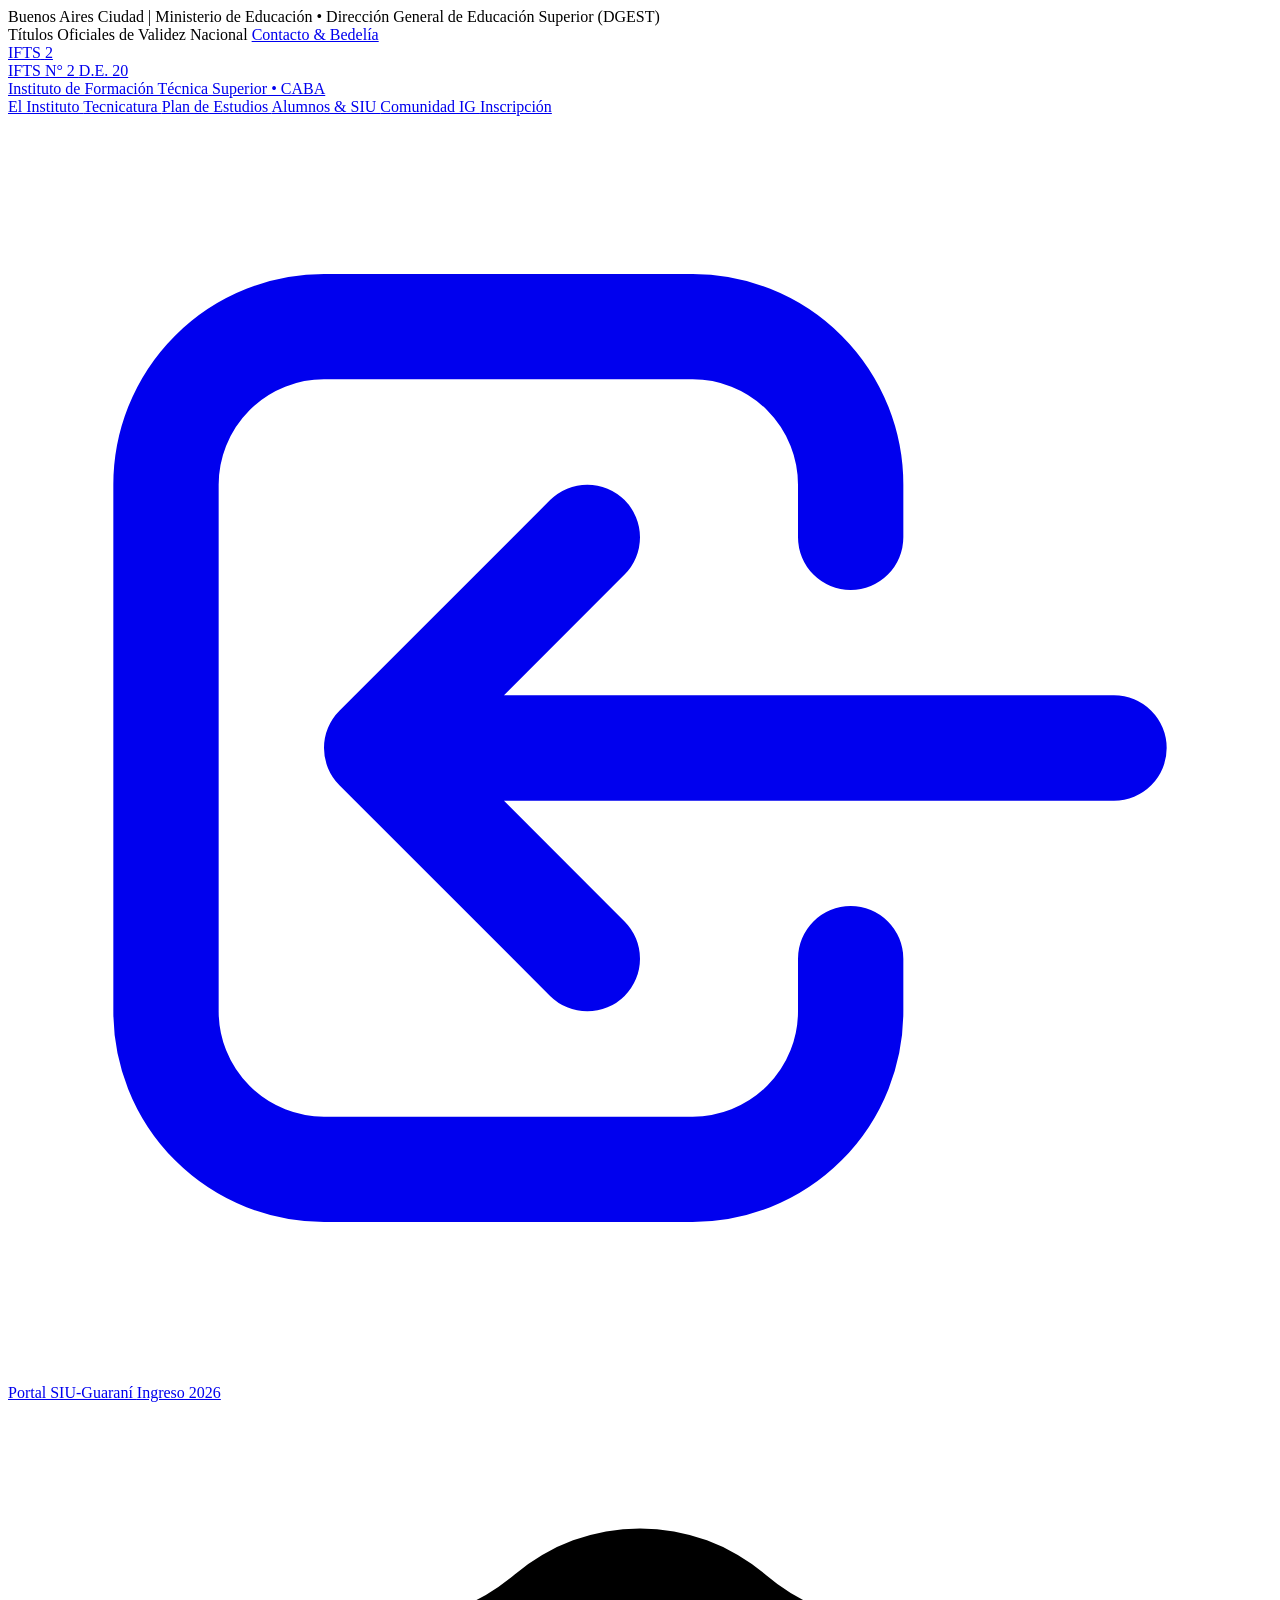
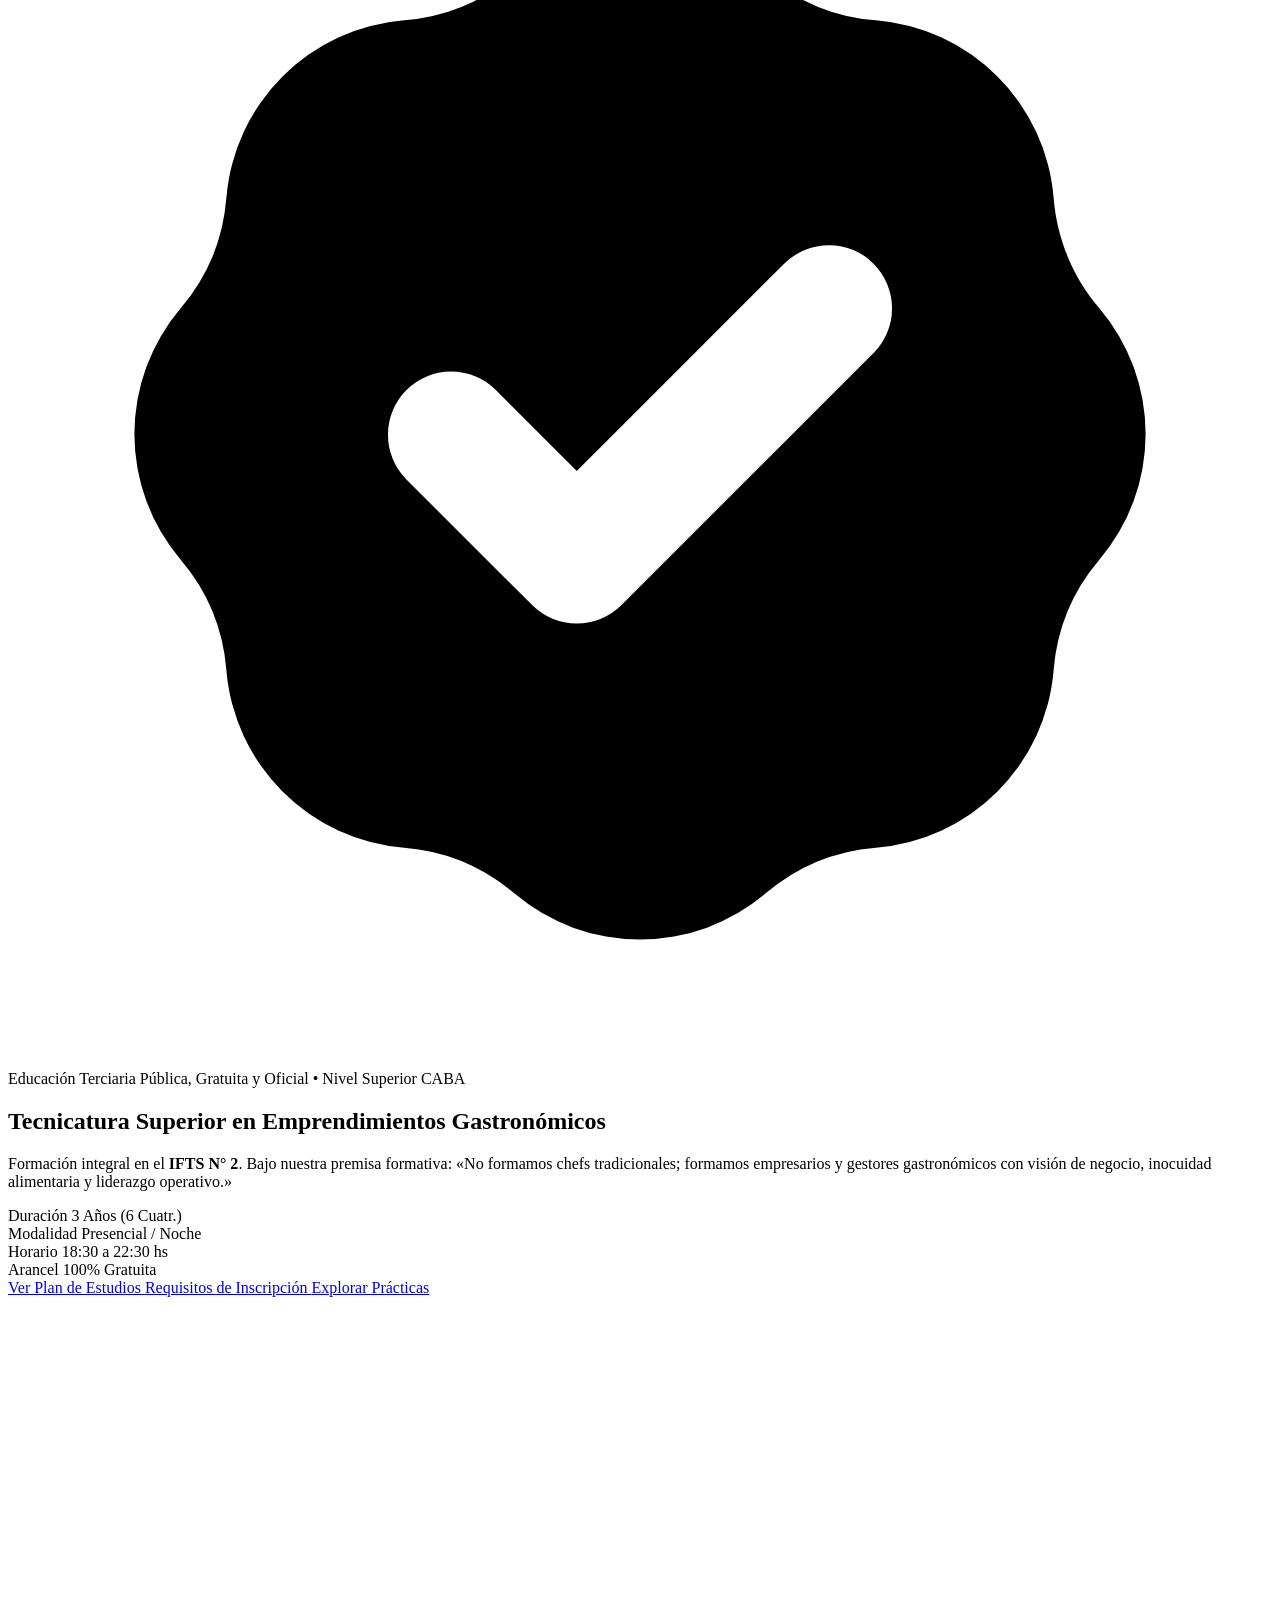
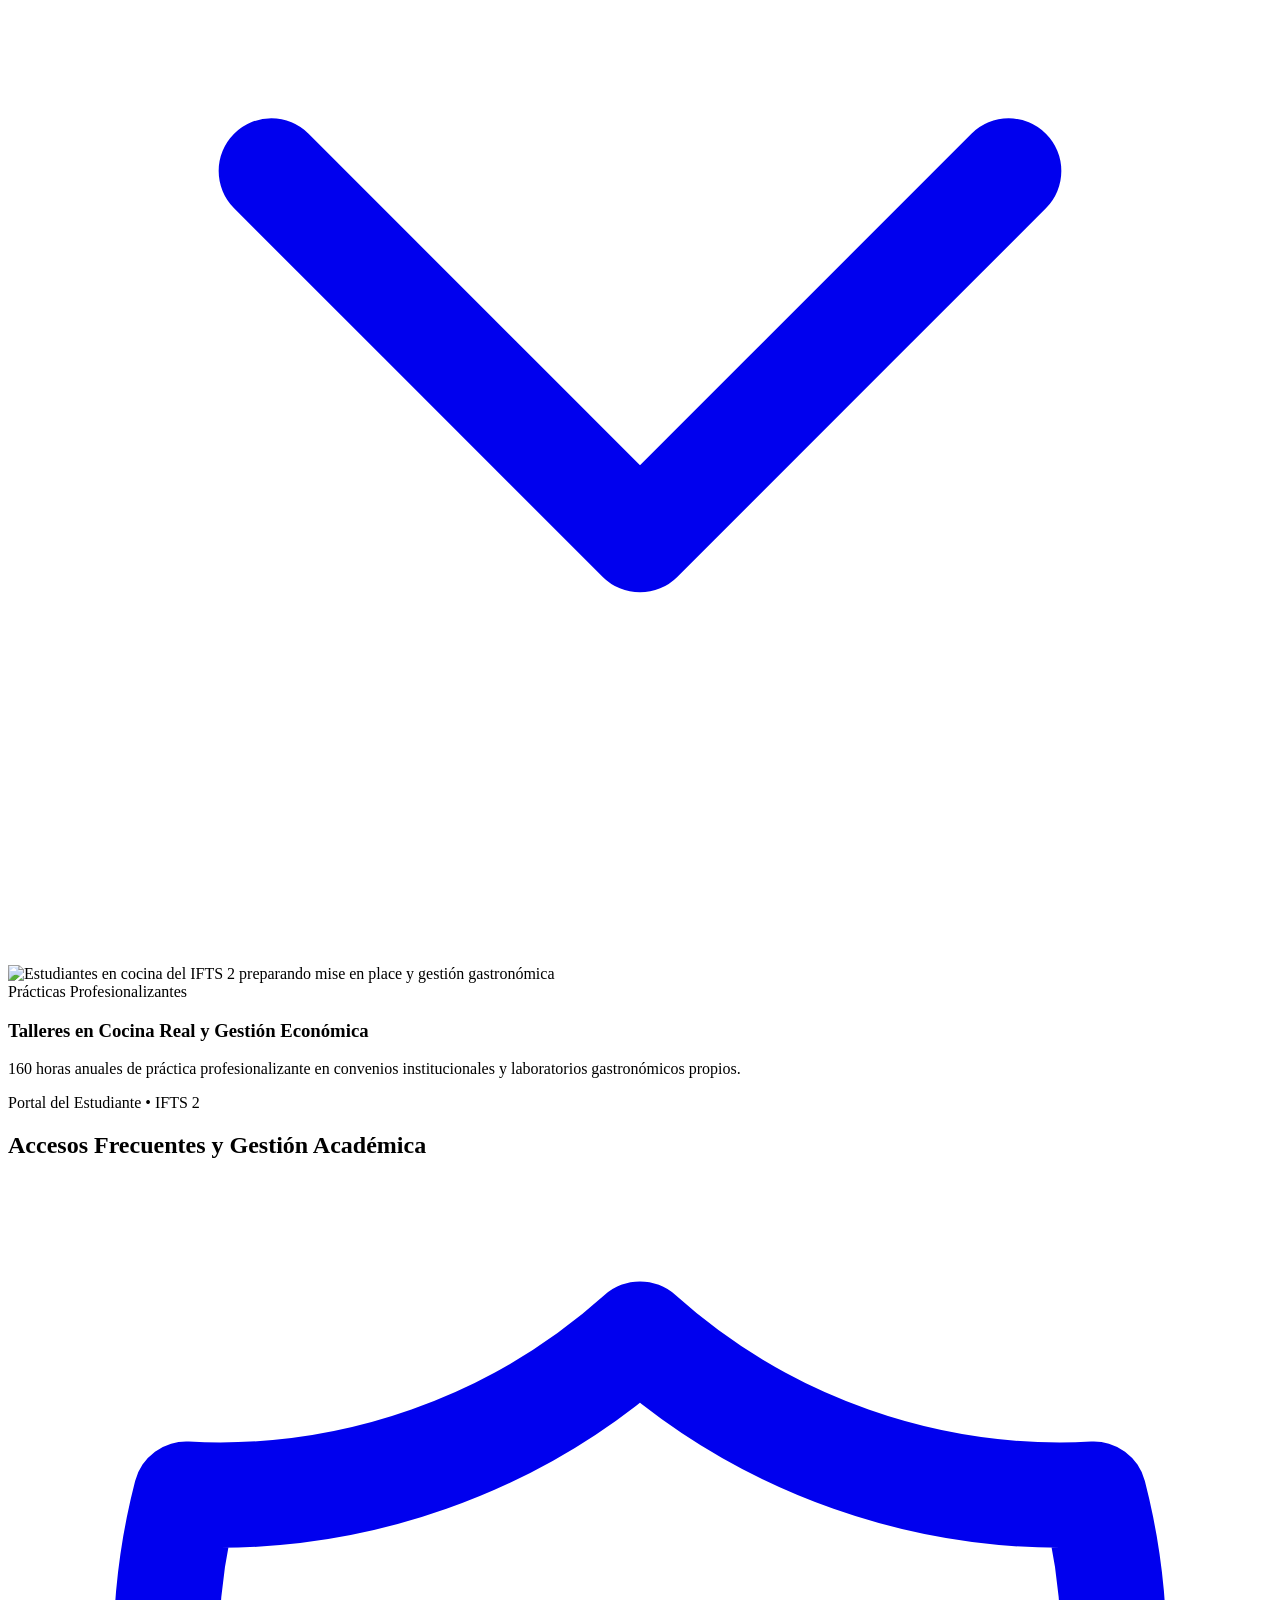
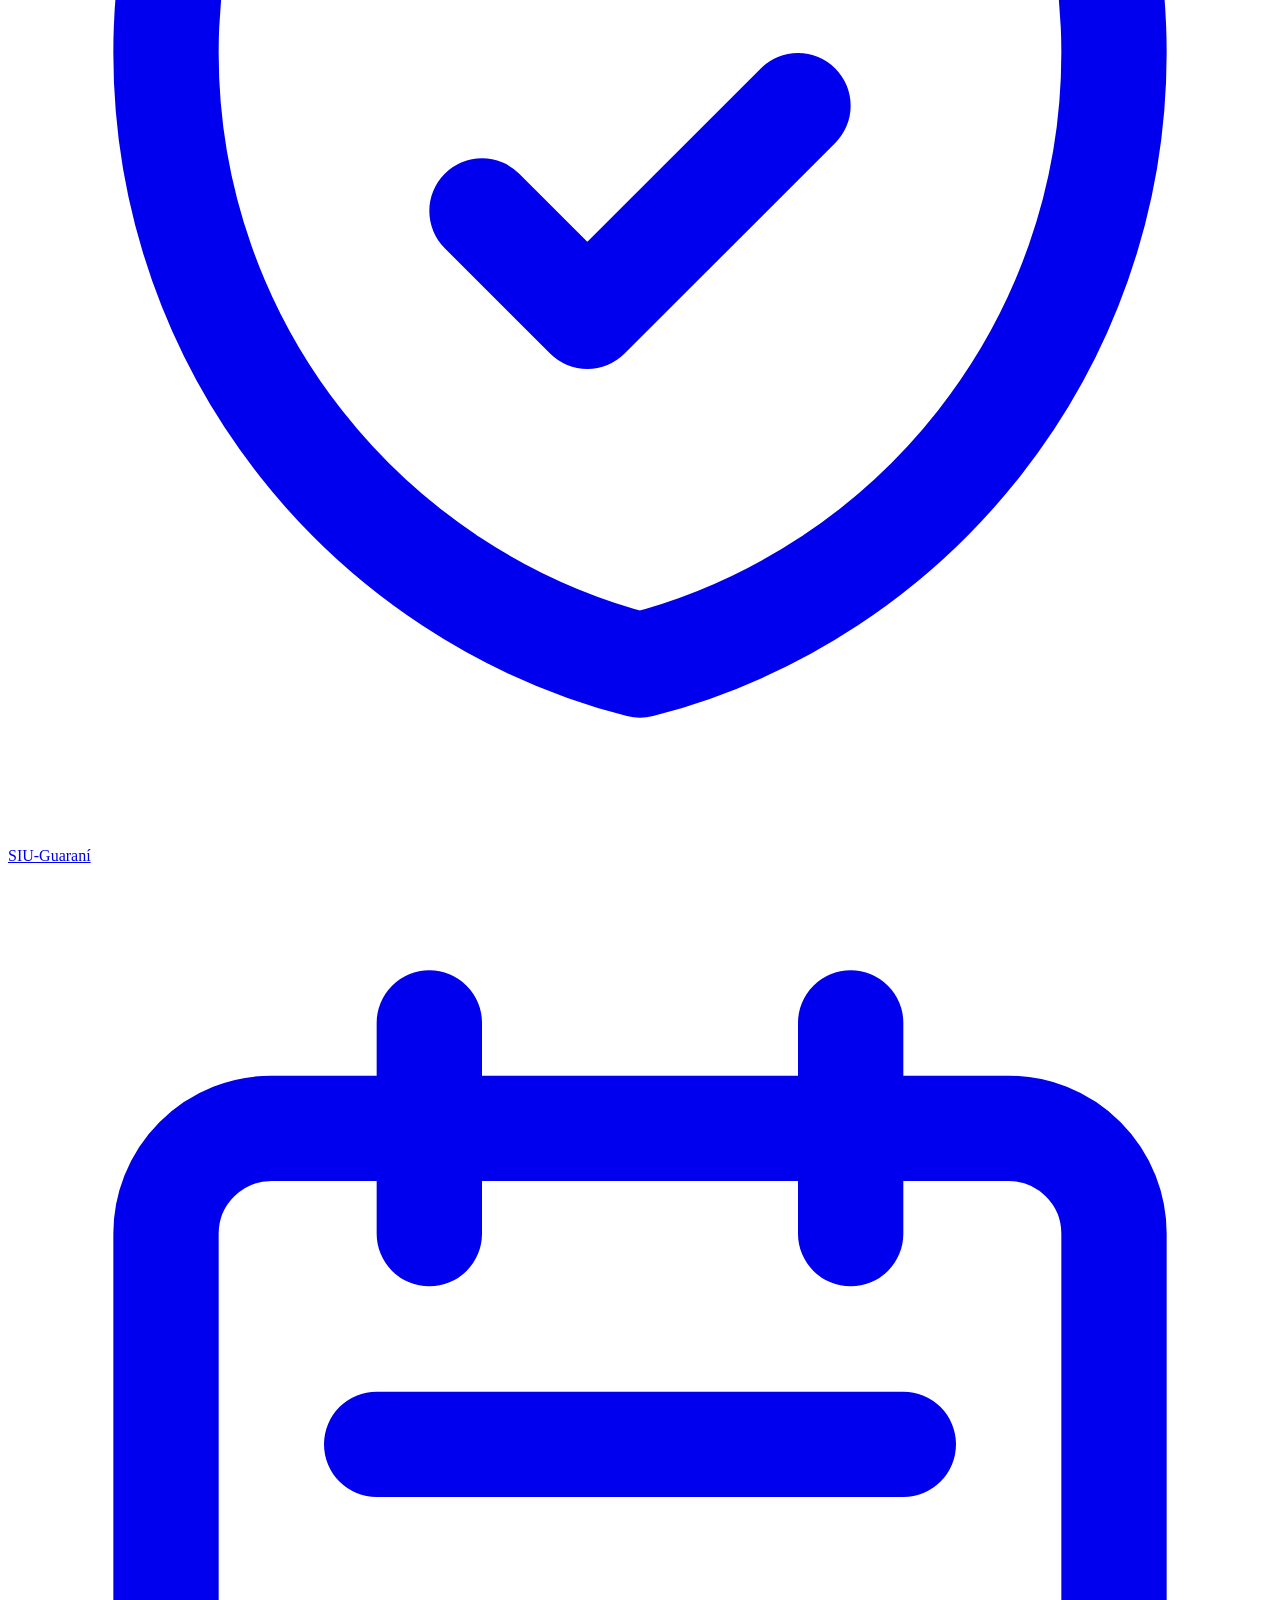
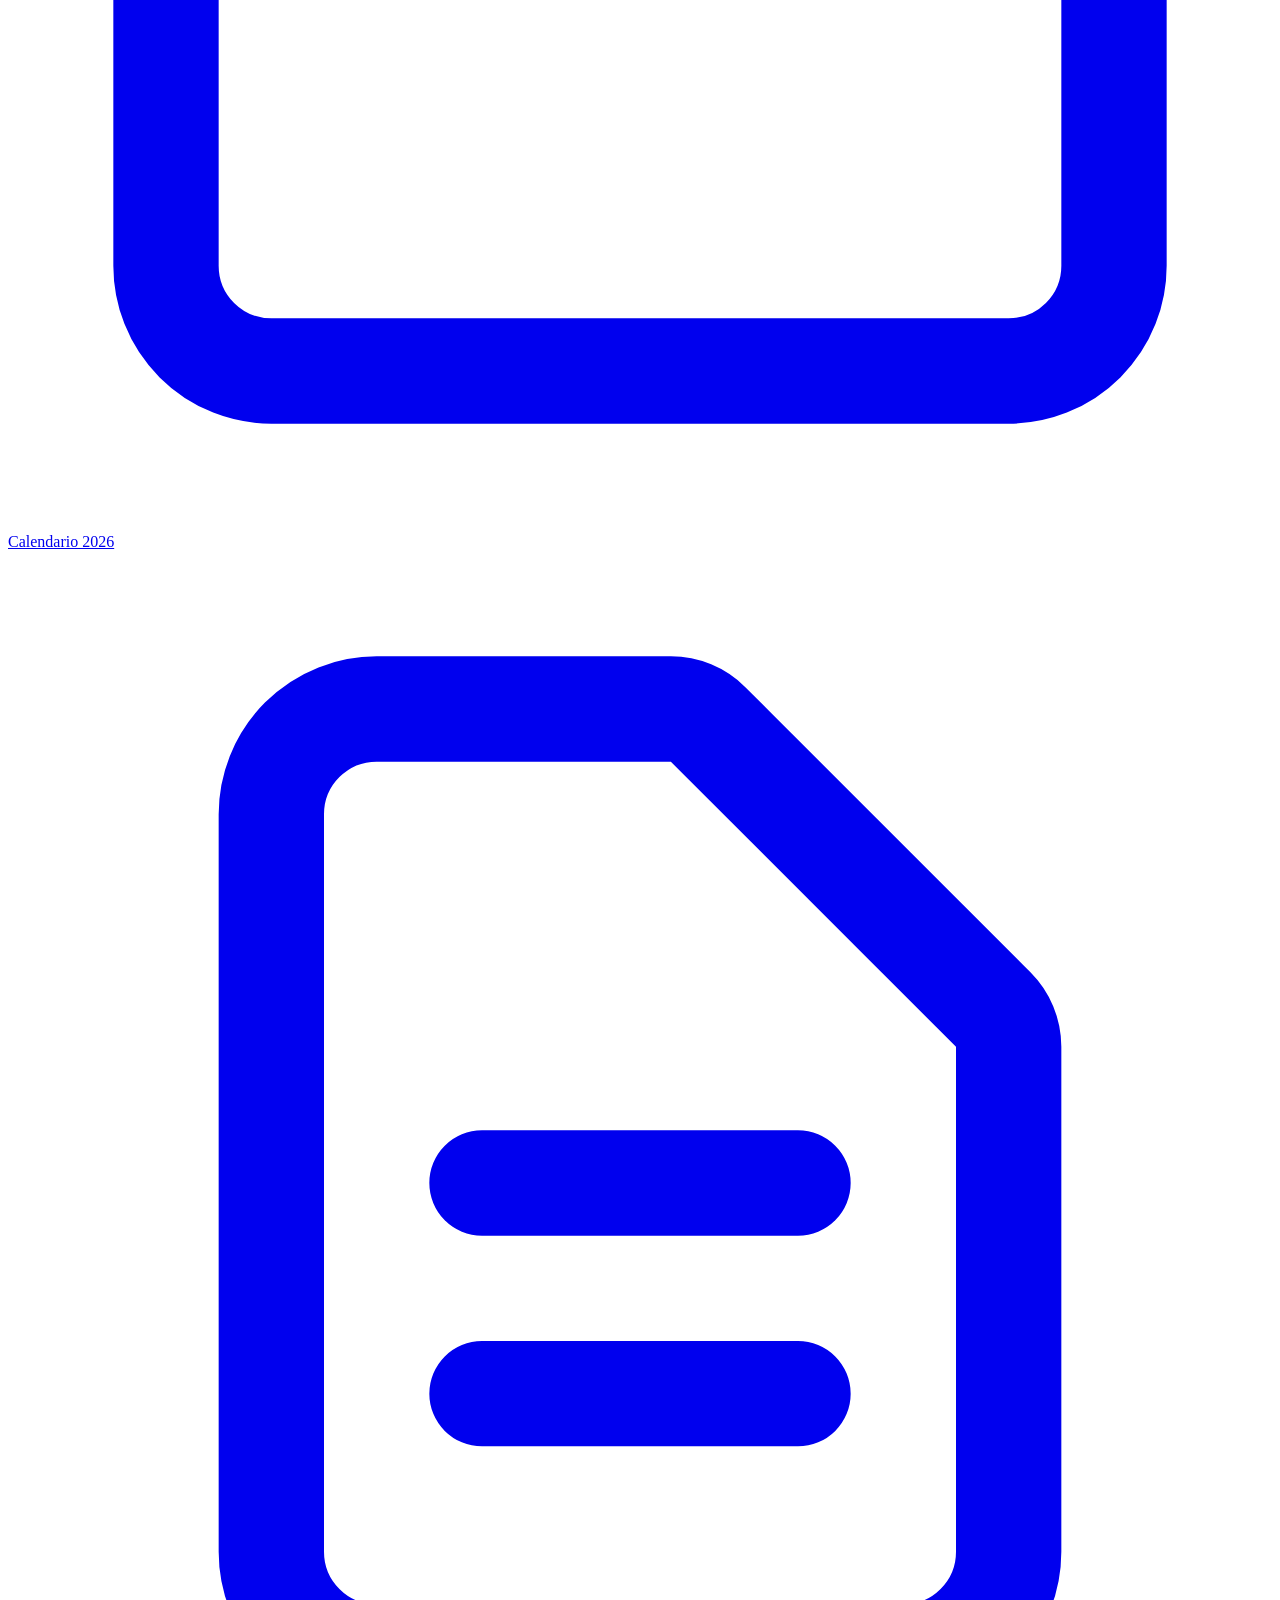
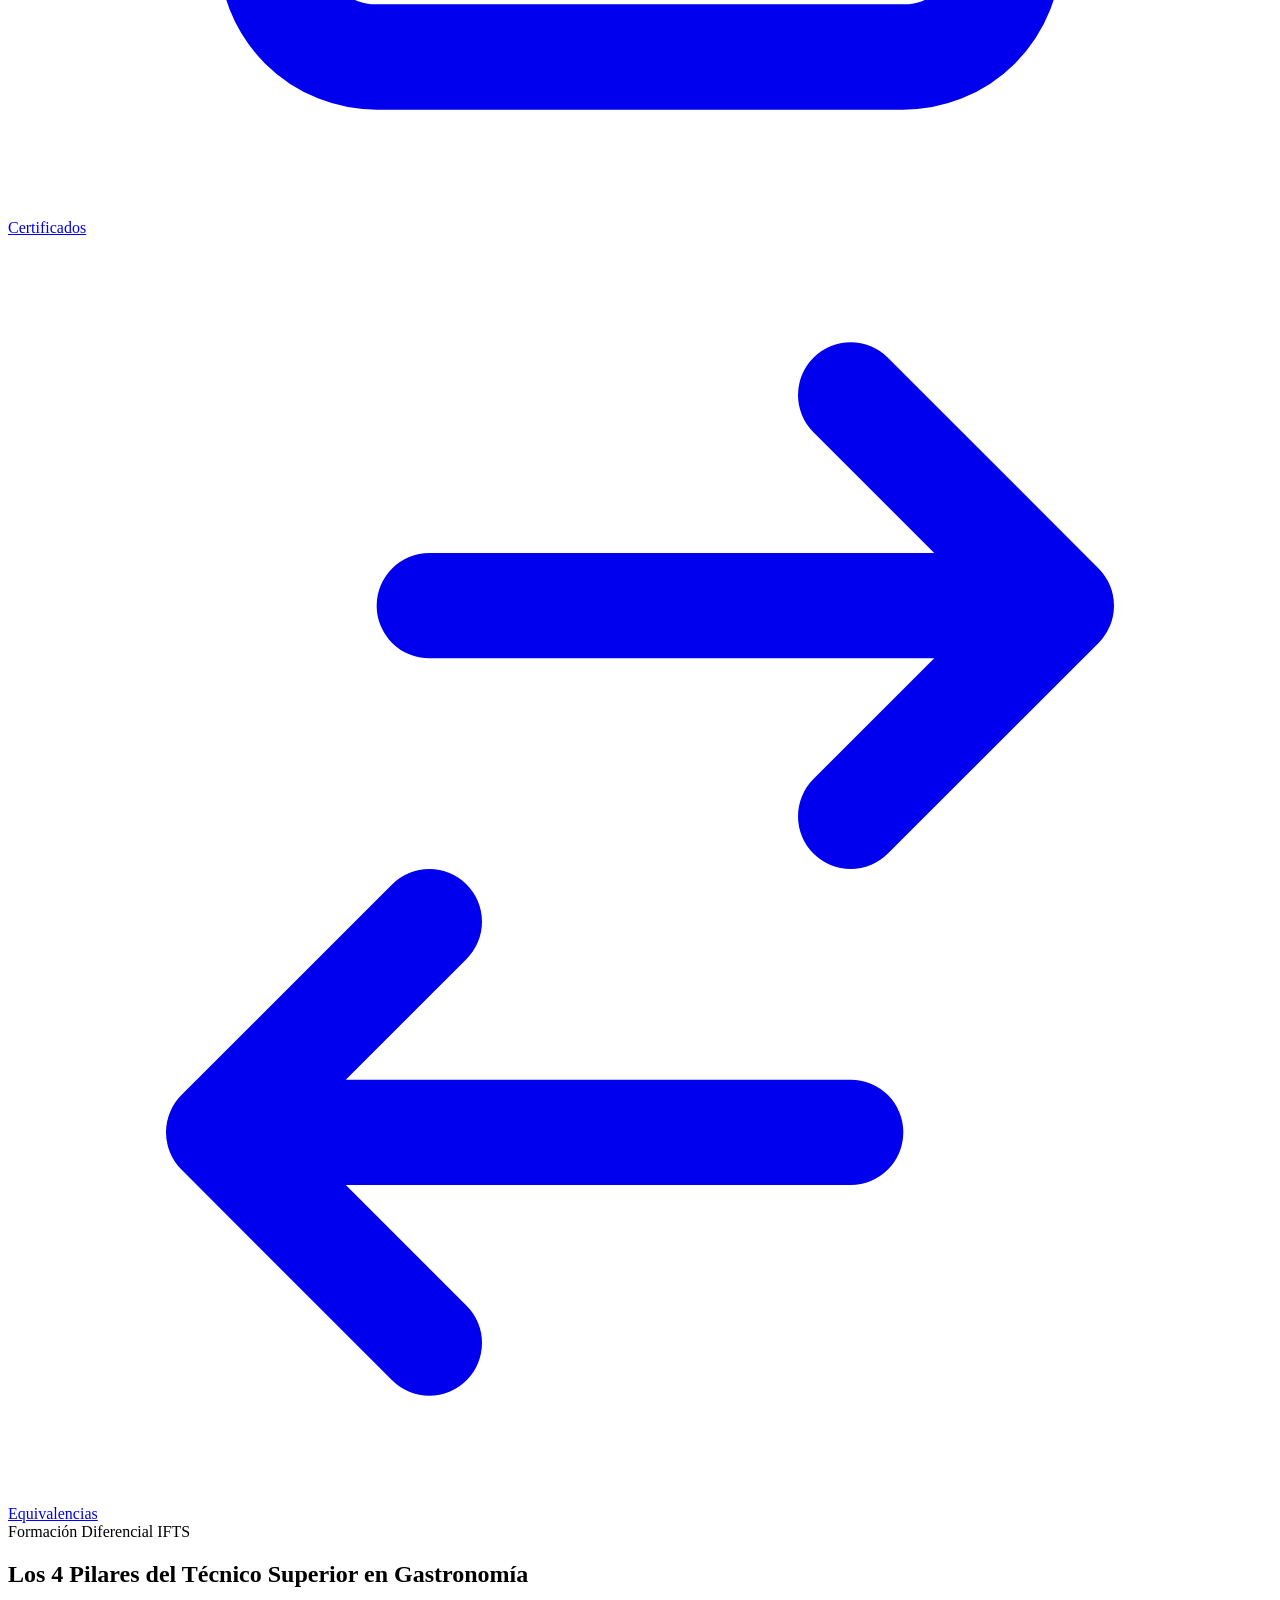
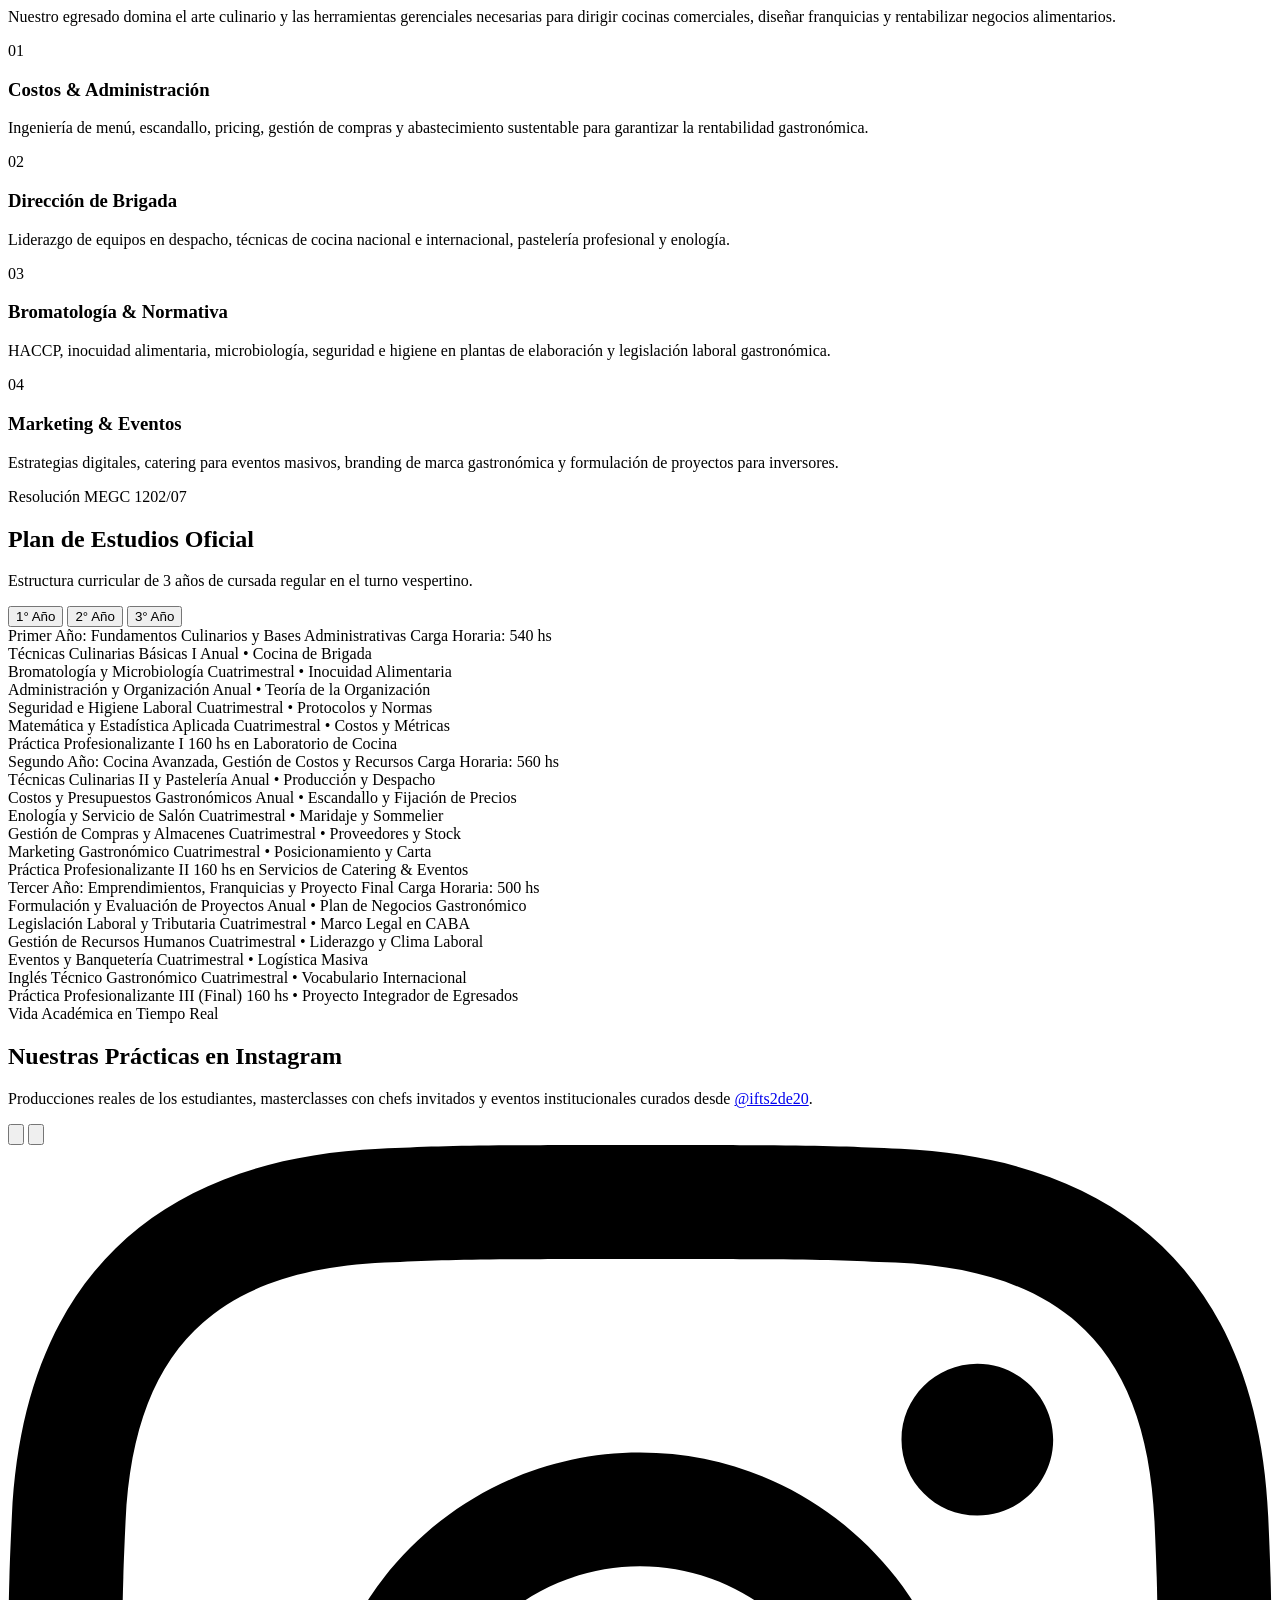
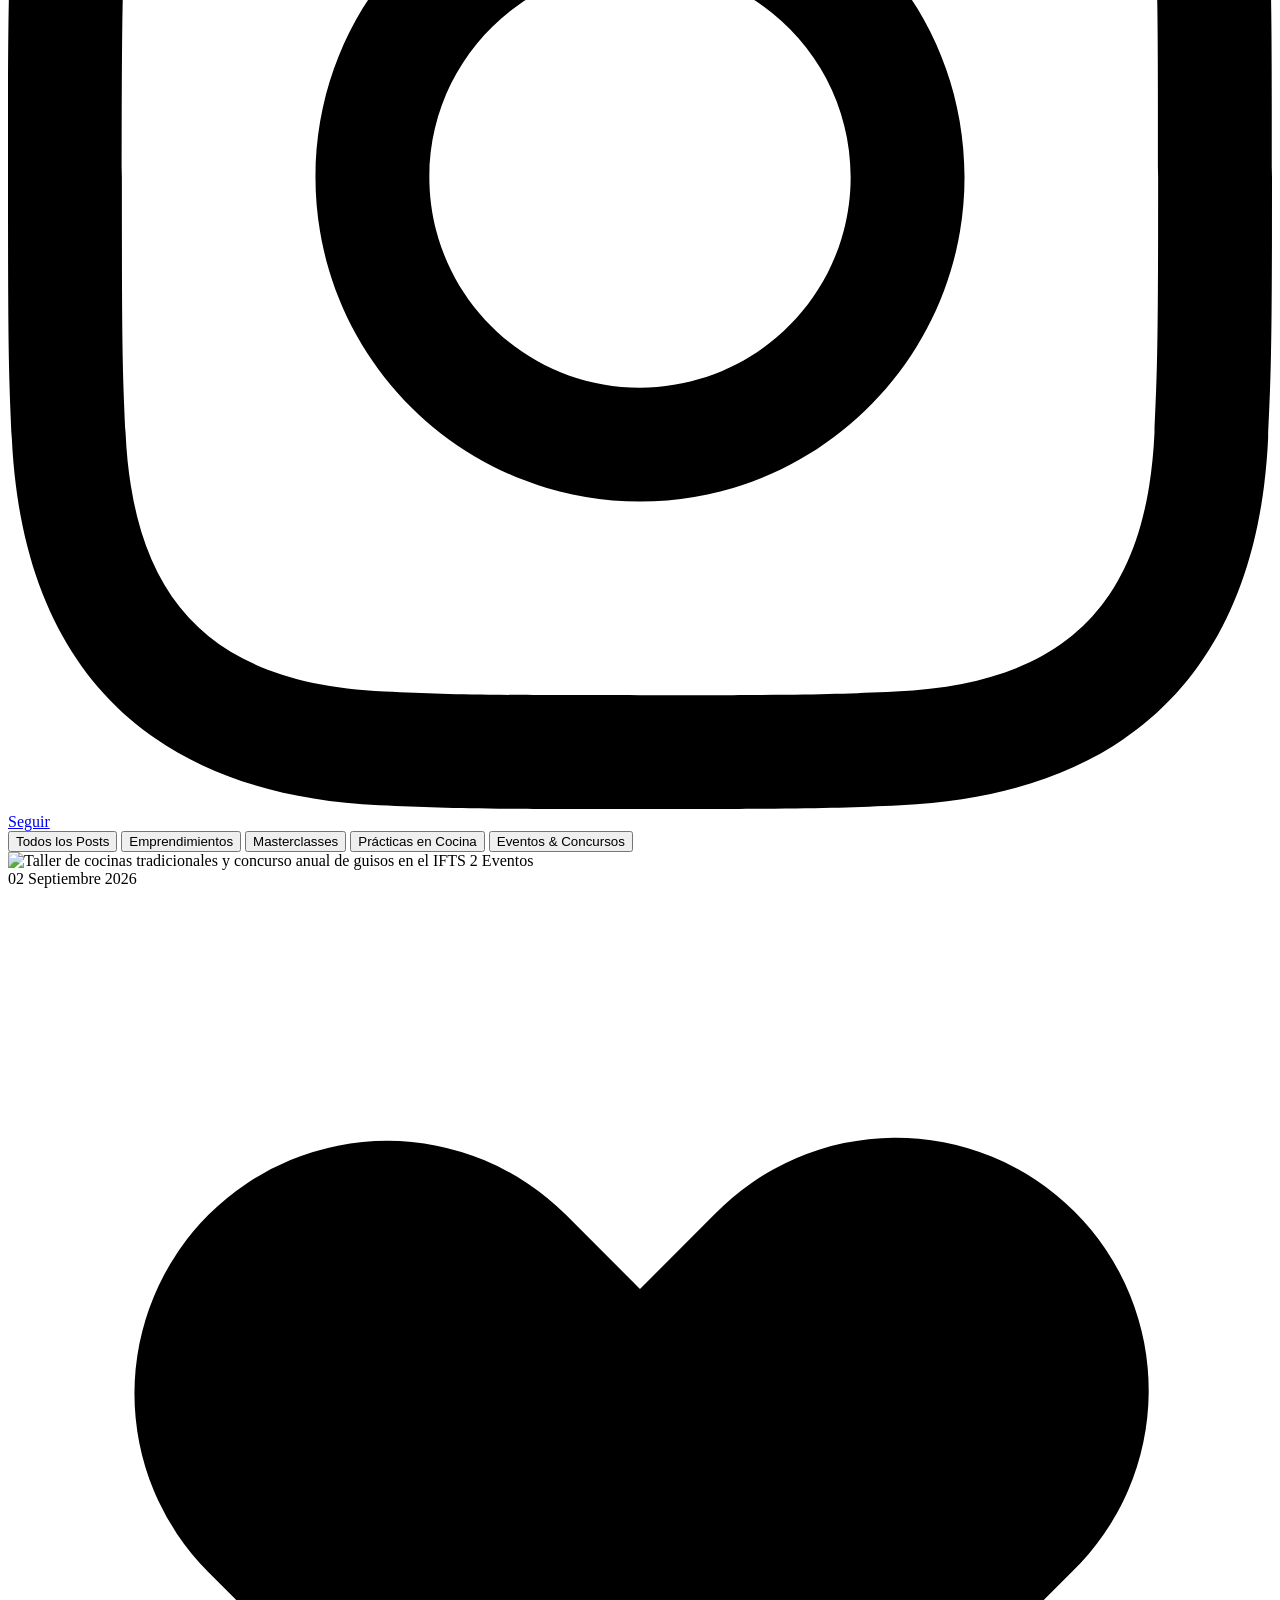
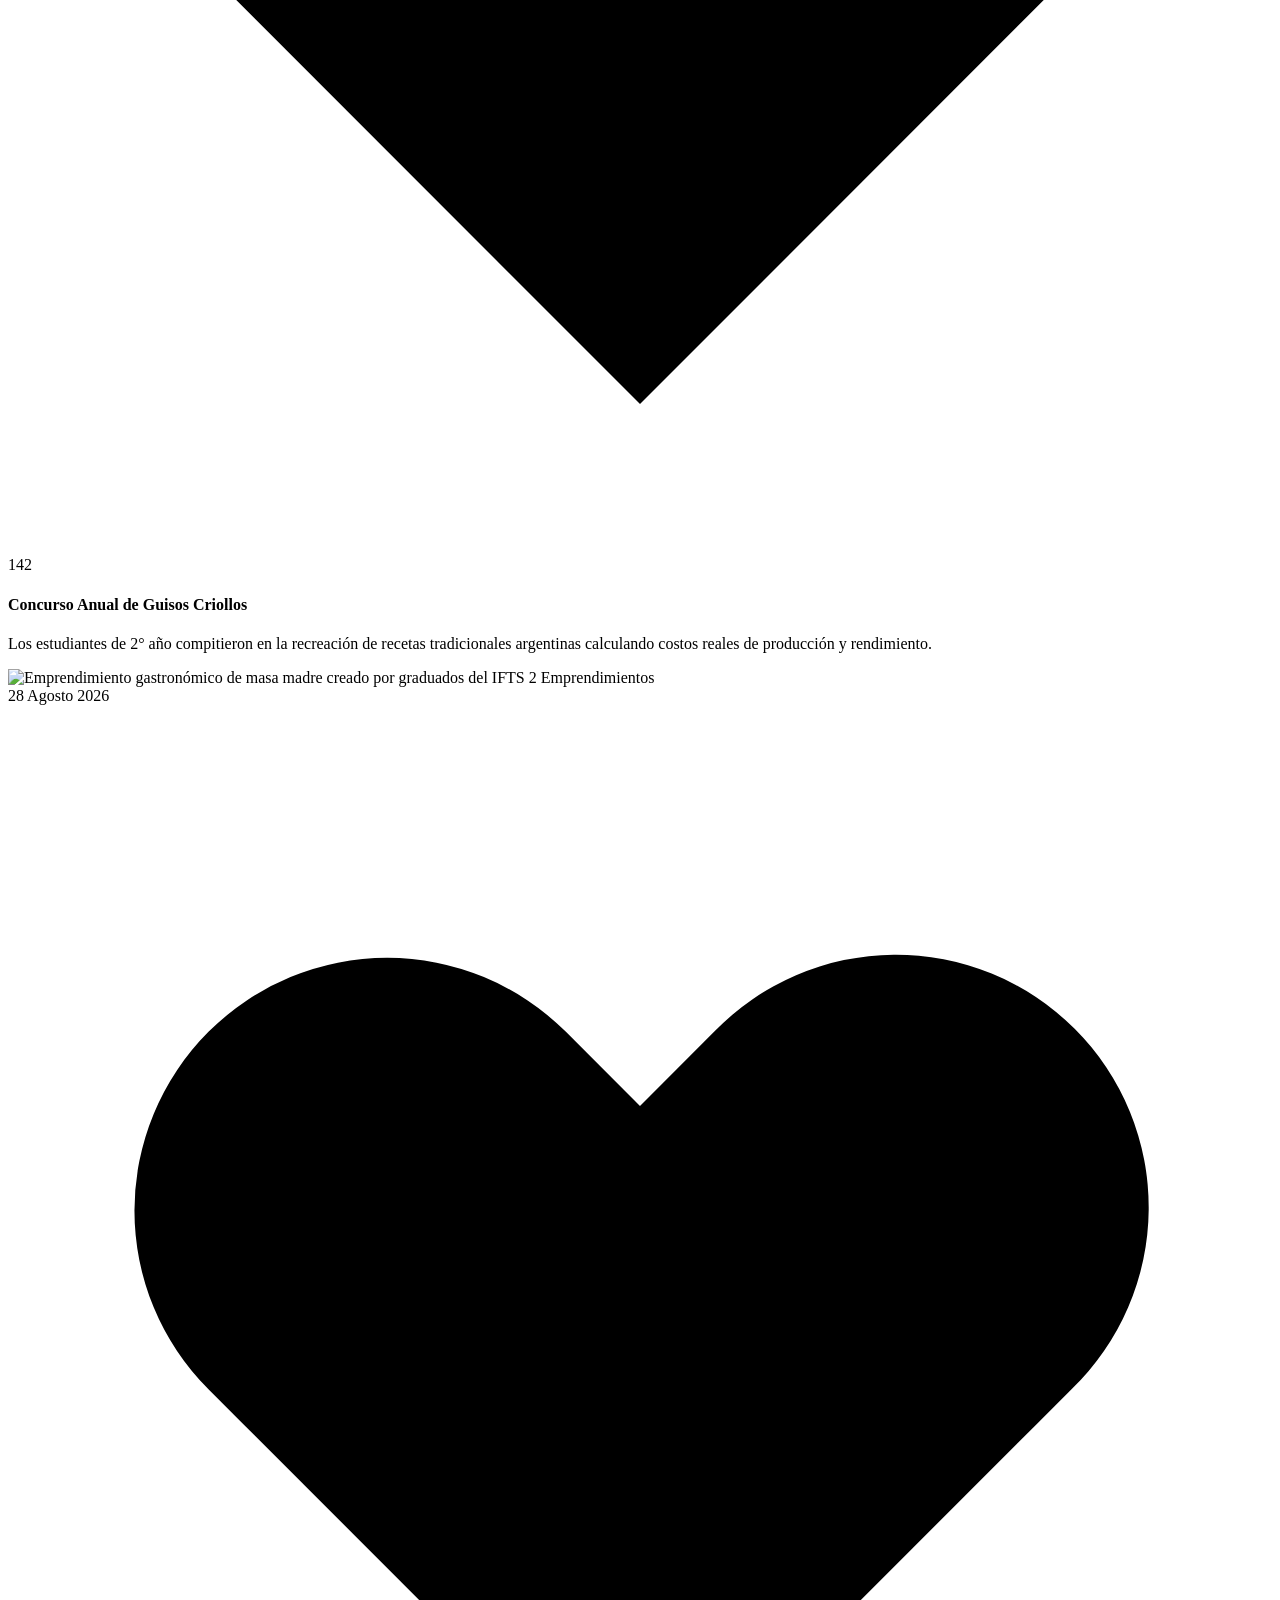
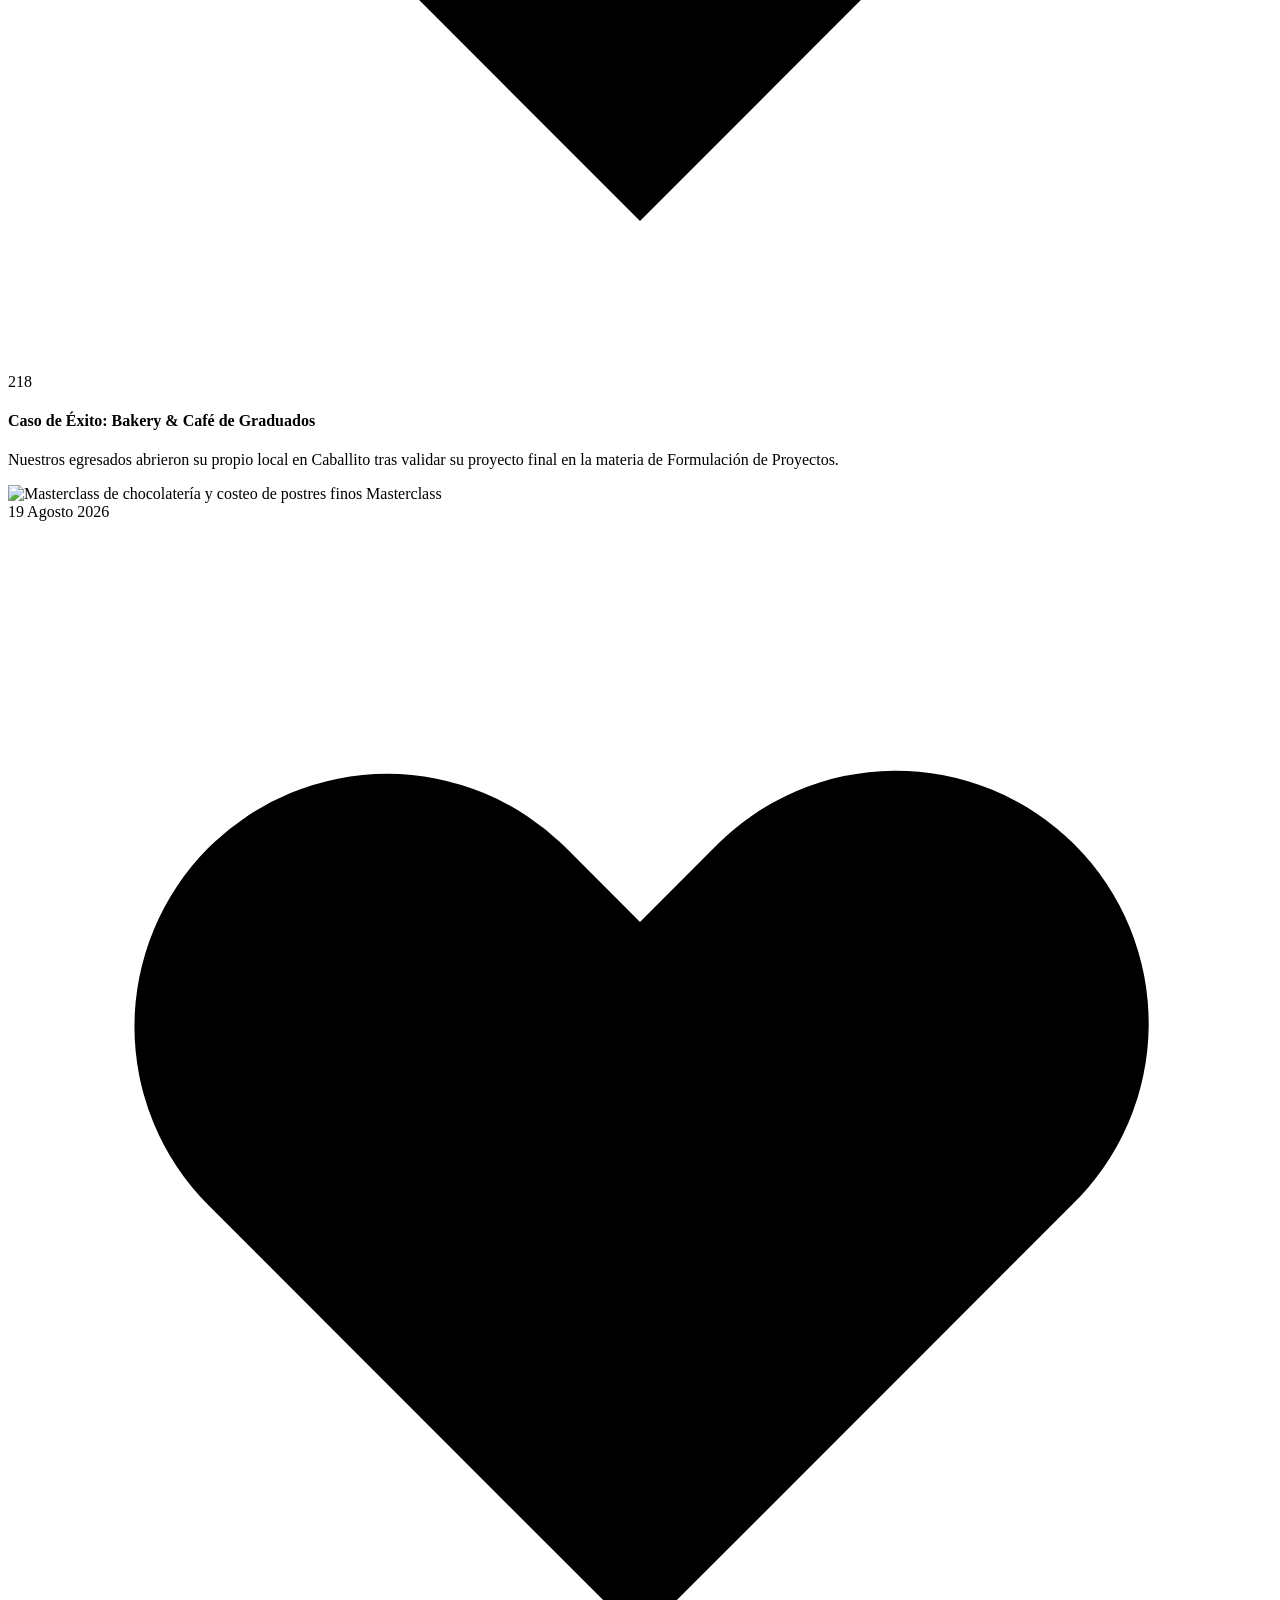
==== index.html @ 6072eed2 "chore: reorganizar archivos y preparar index.html para deploy" ====
<!DOCTYPE html>
<html lang="es" class="scroll-smooth">
<head>
  <meta charset="UTF-8">
  <meta name="viewport" content="width=device-width, initial-scale=1.0">
  <title>IFTS N° 2 — Tecnicatura Superior en Emprendimientos Gastronómicos | GCBA</title>
  <meta name="description" content="Sitio oficial del Instituto de Formación Técnica Superior N° 2 D.E. 20. Educación pública, gratuita y de excelencia en CABA. Formamos empresarios y líderes de la gastronomía.">
  <!-- Tailwind CSS CDN -->
  <script src="https://cdn.tailwindcss.com"></script>
  <!-- Google Fonts: Inter para alta legibilidad institucional -->
  <link rel="preconnect" href="https://fonts.googleapis.com">
  <link rel="preconnect" href="https://fonts.gstatic.com" crossorigin>
  <link href="https://fonts.googleapis.com/css2?family=Inter:wght@400;500;600;700;800&display=swap" rel="stylesheet">
  <script>
    tailwind.config = {
      theme: {
        extend: {
          fontFamily: {
            sans: ['Inter', 'sans-serif'],
          },
          colors: {
            caba: {
              navy: '#0f2942',
              blue: '#1e3a8a',
              sky: '#0284c7',
              yellow: '#facc15',
              amber: '#b45309',
            }
          }
        }
      }
    }
  </script>
  <style>
    /* Estilos para el carrusel con scroll horizontal fluido y ocultamiento de barra nativa */
    .no-scrollbar::-webkit-scrollbar {
      display: none;
    }
    .no-scrollbar {
      -ms-overflow-style: none;
      scrollbar-width: none;
    }
  </style>
</head>
<body class="bg-white text-slate-800 font-sans antialiased min-h-screen flex flex-col">

  <!-- ================================================================= -->
  <!-- 1. ENCABEZADO INSTITUCIONAL UNIFICADO (STICKY)                    -->
  <!-- ================================================================= -->
  <header class="sticky top-0 z-50 bg-white border-b border-slate-200 shadow-sm">
    <!-- Barra Superior Ministerial GCBA -->
    <div class="bg-[#0f2942] text-slate-100 text-xs py-2 px-4 sm:px-8 border-b border-slate-700/50">
      <div class="max-w-7xl mx-auto flex flex-wrap items-center justify-between gap-3">
        <div class="flex items-center gap-2">
          <span class="inline-block w-2.5 h-2.5 rounded-full bg-amber-400"></span>
          <span class="font-semibold tracking-wide text-white">Buenos Aires Ciudad</span>
          <span class="text-slate-400">|</span>
          <span class="hidden sm:inline text-slate-300">Ministerio de Educación</span>
          <span class="hidden md:inline text-slate-400">•</span>
          <span class="hidden md:inline text-slate-300">Dirección General de Educación Superior (DGEST)</span>
        </div>
        <div class="flex items-center gap-4 text-xs font-medium text-slate-300">
          <span class="bg-blue-950/80 text-blue-200 px-2 py-0.5 rounded border border-blue-800 text-[11px] font-semibold">Títulos Oficiales de Validez Nacional</span>
          <a href="#contacto" class="hover:text-white transition-colors hidden sm:inline">Contacto & Bedelía</a>
        </div>
      </div>
    </div>

    <!-- Barra de Navegación Principal IFTS N° 2 -->
    <div class="max-w-7xl mx-auto px-4 sm:px-8 py-3 flex items-center justify-between gap-4">
      <!-- Identidad Institucional Principal -->
      <a href="#" class="flex items-center gap-3.5 group focus:outline-none focus:ring-2 focus:ring-blue-600 rounded-lg p-1">
        <div class="w-12 h-12 rounded-lg bg-blue-900 text-white flex flex-col items-center justify-center font-extrabold shadow-sm border border-blue-950 group-hover:bg-blue-800 transition-colors">
          <span class="text-[10px] uppercase tracking-wider leading-none text-blue-200">IFTS</span>
          <span class="text-xl font-black leading-tight text-amber-400">2</span>
        </div>
        <div class="flex flex-col">
          <div class="flex items-center gap-2">
            <span class="text-lg sm:text-xl font-black tracking-tight text-slate-900 group-hover:text-blue-900 transition-colors">
              IFTS N° 2
            </span>
            <span class="text-xs bg-slate-100 text-slate-700 font-semibold px-2 py-0.5 rounded border border-slate-300">
              D.E. 20
            </span>
          </div>
          <span class="text-xs text-slate-600 font-medium">
            Instituto de Formación Técnica Superior • CABA
          </span>
        </div>
      </a>

      <!-- Menú de Navegación de Escritorio -->
      <nav aria-label="Navegación principal" class="hidden lg:flex items-center gap-1 xl:gap-2">
        <a href="#institucional" class="px-3 py-2 text-sm font-medium text-slate-700 hover:text-blue-900 hover:bg-slate-50 rounded-md transition-colors">
          El Instituto
        </a>
        <a href="#carrera" class="px-3 py-2 text-sm font-medium text-slate-700 hover:text-blue-900 hover:bg-slate-50 rounded-md transition-colors">
          Tecnicatura
        </a>
        <a href="#plan-estudios" class="px-3 py-2 text-sm font-medium text-slate-700 hover:text-blue-900 hover:bg-slate-50 rounded-md transition-colors">
          Plan de Estudios
        </a>
        <a href="#alumnos" class="px-3 py-2 text-sm font-medium text-slate-700 hover:text-blue-900 hover:bg-slate-50 rounded-md transition-colors">
          Alumnos & SIU
        </a>
        <a href="#comunidad-instagram" class="px-3 py-2 text-sm font-medium text-slate-700 hover:text-blue-900 hover:bg-slate-50 rounded-md transition-colors">
          Comunidad IG
        </a>
        <a href="#ingreso" class="px-3 py-2 text-sm font-semibold text-blue-800 bg-blue-50/70 hover:bg-blue-100 rounded-md transition-colors">
          Inscripción
        </a>
      </nav>

      <!-- Botón de Acceso Rápido SIU-Guaraní (Estilo IFTS 18 / 27) -->
      <div class="flex items-center gap-2">
        <a href="#alumnos" class="hidden sm:inline-flex items-center gap-2 bg-blue-900 hover:bg-blue-800 text-white text-xs font-semibold px-3.5 py-2.5 rounded-lg shadow-sm transition-all focus:ring-2 focus:ring-blue-700">
          <svg class="w-4 h-4 text-amber-300" fill="none" stroke="currentColor" viewBox="0 0 24 24">
            <path stroke-linecap="round" stroke-linejoin="round" stroke-width="2" d="M11 16l-4-4m0 0l4-4m-4 4h14m-5 4v1a3 3 0 01-3 3H6a3 3 0 01-3-3V7a3 3 0 013-3h7a3 3 0 013 3v1"/>
          </svg>
          Portal SIU-Guaraní
        </a>
        <a href="#ingreso" class="inline-flex items-center gap-1.5 bg-amber-600 hover:bg-amber-700 text-white text-xs font-bold px-3 py-2.5 rounded-lg shadow-sm transition-colors">
          Ingreso 2026
        </a>
      </div>
    </div>
  </header>

  <!-- ================================================================= -->
  <!-- 2. HERO SECTION: Identidad Institucional + Fusión Azafrán         -->
  <!-- ================================================================= -->
  <section id="institucional" class="relative bg-gradient-to-b from-slate-50 to-white border-b border-slate-200 py-12 md:py-16 overflow-hidden">
    <div class="max-w-7xl mx-auto px-4 sm:px-8">
      <div class="grid grid-cols-1 lg:grid-cols-12 gap-8 lg:gap-12 items-center">
        
        <!-- Columna de Texto & Credenciales Institucionales -->
        <div class="lg:col-span-7 space-y-5">
          <!-- Badge Oficial Superior -->
          <div class="inline-flex items-center gap-2 px-3 py-1 rounded-full bg-blue-100 text-blue-900 text-xs font-semibold border border-blue-200">
            <svg class="w-3.5 h-3.5 text-blue-700" fill="currentColor" viewBox="0 0 20 20">
              <path fill-rule="evenodd" d="M6.267 3.455a3.066 3.066 0 001.745-.723 3.066 3.066 0 013.976 0 3.066 3.066 0 001.745.723 3.066 3.066 0 012.812 2.812c.051.643.304 1.254.723 1.745a3.066 3.066 0 010 3.976 3.066 3.066 0 00-.723 1.745 3.066 3.066 0 01-2.812 2.812 3.066 3.066 0 00-1.745.723 3.066 3.066 0 01-3.976 0 3.066 3.066 0 00-1.745-.723 3.066 3.066 0 01-2.812-2.812 3.066 3.066 0 00-.723-1.745 3.066 3.066 0 010-3.976 3.066 3.066 0 00.723-1.745 3.066 3.066 0 012.812-2.812zm7.44 5.252a1 1 0 00-1.414-1.414L9 10.586 7.707 9.293a1 1 0 00-1.414 1.414l2 2a1 1 0 001.414 0l4-4z" clip-rule="evenodd"/>
            </svg>
            Educación Terciaria Pública, Gratuita y Oficial • Nivel Superior CABA
          </div>

          <!-- Título Principal -->
          <h1 class="text-3xl sm:text-4xl md:text-5xl font-black text-slate-900 tracking-tight leading-tight">
            Tecnicatura Superior en <span class="text-blue-900">Emprendimientos Gastronómicos</span>
          </h1>

          <!-- Eje de Identidad Institucional (De la reunión de directivos) -->
          <p class="text-base sm:text-lg text-slate-700 font-medium leading-relaxed">
            Formación integral en el <strong class="text-slate-900">IFTS N° 2</strong>. Bajo nuestra premisa formativa:
            <span class="block mt-1.5 p-3 rounded-lg bg-slate-100 border-l-4 border-amber-600 text-slate-800 italic font-semibold text-sm sm:text-base">
              «No formamos chefs tradicionales; formamos empresarios y gestores gastronómicos con visión de negocio, inocuidad alimentaria y liderazgo operativo.»
            </span>
          </p>

          <!-- Ficha Técnica Resumida (Inspirada en el benchmark de Azafrán) -->
          <div class="grid grid-cols-2 sm:grid-cols-4 gap-3 pt-2">
            <div class="p-3 bg-white rounded-lg border border-slate-200 shadow-sm">
              <span class="block text-[11px] font-semibold text-slate-500 uppercase tracking-wider">Duración</span>
              <span class="text-sm font-bold text-slate-900">3 Años (6 Cuatr.)</span>
            </div>
            <div class="p-3 bg-white rounded-lg border border-slate-200 shadow-sm">
              <span class="block text-[11px] font-semibold text-slate-500 uppercase tracking-wider">Modalidad</span>
              <span class="text-sm font-bold text-slate-900">Presencial / Noche</span>
            </div>
            <div class="p-3 bg-white rounded-lg border border-slate-200 shadow-sm">
              <span class="block text-[11px] font-semibold text-slate-500 uppercase tracking-wider">Horario</span>
              <span class="text-sm font-bold text-slate-900">18:30 a 22:30 hs</span>
            </div>
            <div class="p-3 bg-white rounded-lg border border-slate-200 shadow-sm">
              <span class="block text-[11px] font-semibold text-slate-500 uppercase tracking-wider">Arancel</span>
              <span class="text-sm font-bold text-emerald-700">100% Gratuita</span>
            </div>
          </div>

          <!-- Botones de Acción -->
          <div class="flex flex-wrap items-center gap-3 pt-2">
            <a href="#plan-estudios" class="px-5 py-3 rounded-lg bg-blue-900 hover:bg-blue-800 text-white font-semibold text-sm shadow-sm transition-colors">
              Ver Plan de Estudios
            </a>
            <a href="#ingreso" class="px-5 py-3 rounded-lg bg-slate-100 hover:bg-slate-200 text-slate-800 font-semibold text-sm border border-slate-300 transition-colors">
              Requisitos de Inscripción
            </a>
            <a href="#comunidad-instagram" class="px-4 py-3 rounded-lg text-blue-900 hover:text-blue-700 font-semibold text-sm inline-flex items-center gap-1.5 transition-colors">
              Explorar Prácticas
              <svg class="w-4 h-4" fill="none" stroke="currentColor" viewBox="0 0 24 24">
                <path stroke-linecap="round" stroke-linejoin="round" stroke-width="2" d="M19 9l-7 7-7-7"/>
              </svg>
            </a>
          </div>
        </div>

        <!-- Columna Visual: Imagen Representativa de Práctica Culinaria & Gestión -->
        <div class="lg:col-span-5">
          <div class="relative rounded-2xl overflow-hidden shadow-lg border border-slate-200 bg-slate-900">
            <img src="https://images.unsplash.com/photo-1556910103-1c02745aae4d?auto=format&fit=crop&w=1000&q=80" 
                 alt="Estudiantes en cocina del IFTS 2 preparando mise en place y gestión gastronómica" 
                 class="w-full h-80 sm:h-96 object-cover brightness-90">
            <div class="absolute inset-0 bg-gradient-to-t from-slate-950/85 via-slate-950/30 to-transparent flex flex-col justify-end p-6 text-white">
              <span class="text-xs font-bold uppercase tracking-wider text-amber-400">Prácticas Profesionalizantes</span>
              <h3 class="text-lg font-bold text-white mt-1">Talleres en Cocina Real y Gestión Económica</h3>
              <p class="text-xs text-slate-300 mt-1">160 horas anuales de práctica profesionalizante en convenios institucionales y laboratorios gastronómicos propios.</p>
            </div>
          </div>
        </div>

      </div>
    </div>
  </section>

  <!-- ================================================================= -->
  <!-- 3. BARRA DE ACCESO RÁPIDO PARA ALUMNOS (Inspirada en IFTS 18/27)  -->
  <!-- ================================================================= -->
  <section id="alumnos" class="bg-blue-900 text-white py-6 border-b border-blue-950">
    <div class="max-w-7xl mx-auto px-4 sm:px-8">
      <div class="flex flex-col md:flex-row md:items-center justify-between gap-4">
        <div>
          <span class="text-xs font-semibold text-blue-200 uppercase tracking-wider">Portal del Estudiante • IFTS 2</span>
          <h2 class="text-lg sm:text-xl font-bold text-white">Accesos Frecuentes y Gestión Académica</h2>
        </div>
        <!-- Accesos directos a trámites -->
        <div class="grid grid-cols-2 sm:grid-cols-4 gap-2.5">
          <a href="https://guarani-autogestionagencia.bue.edu.ar/" target="_blank" rel="noopener noreferrer" 
             class="flex items-center gap-2 bg-blue-800 hover:bg-blue-700 text-white text-xs font-semibold p-2.5 rounded-lg border border-blue-700 transition-colors">
            <svg class="w-4 h-4 text-amber-300 flex-shrink-0" fill="none" stroke="currentColor" viewBox="0 0 24 24">
              <path stroke-linecap="round" stroke-linejoin="round" stroke-width="2" d="M9 12l2 2 4-4m5.618-4.016A11.955 11.955 0 0112 2.944a11.955 11.955 0 01-8.618 3.04A12.02 12.02 0 003 9c0 5.591 3.824 10.29 9 11.622 5.176-1.332 9-6.03 9-11.622 0-1.042-.133-2.052-.382-3.016z"/>
            </svg>
            <span>SIU-Guaraní</span>
          </a>
          <a href="#calendario" class="flex items-center gap-2 bg-blue-800 hover:bg-blue-700 text-white text-xs font-semibold p-2.5 rounded-lg border border-blue-700 transition-colors">
            <svg class="w-4 h-4 text-blue-300 flex-shrink-0" fill="none" stroke="currentColor" viewBox="0 0 24 24">
              <path stroke-linecap="round" stroke-linejoin="round" stroke-width="2" d="M8 7V3m8 4V3m-9 8h10M5 21h14a2 2 0 002-2V7a2 2 0 00-2-2H5a2 2 0 00-2 2v12a2 2 0 002 2z"/>
            </svg>
            <span>Calendario 2026</span>
          </a>
          <a href="#tramites" class="flex items-center gap-2 bg-blue-800 hover:bg-blue-700 text-white text-xs font-semibold p-2.5 rounded-lg border border-blue-700 transition-colors">
            <svg class="w-4 h-4 text-blue-300 flex-shrink-0" fill="none" stroke="currentColor" viewBox="0 0 24 24">
              <path stroke-linecap="round" stroke-linejoin="round" stroke-width="2" d="M9 12h6m-6 4h6m2 5H7a2 2 0 01-2-2V5a2 2 0 012-2h5.586a1 1 0 01.707.293l5.414 5.414a1 1 0 01.293.707V19a2 2 0 01-2 2z"/>
            </svg>
            <span>Certificados</span>
          </a>
          <a href="#equivalencias" class="flex items-center gap-2 bg-blue-800 hover:bg-blue-700 text-white text-xs font-semibold p-2.5 rounded-lg border border-blue-700 transition-colors">
            <svg class="w-4 h-4 text-blue-300 flex-shrink-0" fill="none" stroke="currentColor" viewBox="0 0 24 24">
              <path stroke-linecap="round" stroke-linejoin="round" stroke-width="2" d="M8 7h12m0 0l-4-4m4 4l-4 4m0 6H4m0 0l4 4m-4-4l4-4"/>
            </svg>
            <span>Equivalencias</span>
          </a>
        </div>
      </div>
    </div>
  </section>

  <!-- ================================================================= -->
  <!-- 4. PERFIL DEL EGRESADO & COMPETENCIAS (Inspirado en Azafrán)      -->
  <!-- ================================================================= -->
  <section id="carrera" class="py-14 bg-white border-b border-slate-200">
    <div class="max-w-7xl mx-auto px-4 sm:px-8">
      <div class="text-center max-w-3xl mx-auto space-y-3 mb-10">
        <span class="text-xs font-bold text-blue-800 uppercase tracking-wider bg-blue-50 px-3 py-1 rounded-full border border-blue-100">
          Formación Diferencial IFTS
        </span>
        <h2 class="text-2xl sm:text-3xl font-bold text-slate-900">
          Los 4 Pilares del Técnico Superior en Gastronomía
        </h2>
        <p class="text-sm sm:text-base text-slate-600">
          Nuestro egresado domina el arte culinario y las herramientas gerenciales necesarias para dirigir cocinas comerciales, diseñar franquicias y rentabilizar negocios alimentarios.
        </p>
      </div>

      <div class="grid grid-cols-1 md:grid-cols-2 lg:grid-cols-4 gap-6">
        <!-- Pilar 1 -->
        <div class="p-6 rounded-xl bg-slate-50 border border-slate-200 hover:border-blue-300 transition-all shadow-sm">
          <div class="w-10 h-10 rounded-lg bg-blue-900 text-white flex items-center justify-center mb-4 font-bold text-sm">
            01
          </div>
          <h3 class="text-base font-bold text-slate-900 mb-2">Costos & Administración</h3>
          <p class="text-xs text-slate-600 leading-relaxed">
            Ingeniería de menú, escandallo, pricing, gestión de compras y abastecimiento sustentable para garantizar la rentabilidad gastronómica.
          </p>
        </div>

        <!-- Pilar 2 -->
        <div class="p-6 rounded-xl bg-slate-50 border border-slate-200 hover:border-blue-300 transition-all shadow-sm">
          <div class="w-10 h-10 rounded-lg bg-blue-900 text-white flex items-center justify-center mb-4 font-bold text-sm">
            02
          </div>
          <h3 class="text-base font-bold text-slate-900 mb-2">Dirección de Brigada</h3>
          <p class="text-xs text-slate-600 leading-relaxed">
            Liderazgo de equipos en despacho, técnicas de cocina nacional e internacional, pastelería profesional y enología.
          </p>
        </div>

        <!-- Pilar 3 -->
        <div class="p-6 rounded-xl bg-slate-50 border border-slate-200 hover:border-blue-300 transition-all shadow-sm">
          <div class="w-10 h-10 rounded-lg bg-blue-900 text-white flex items-center justify-center mb-4 font-bold text-sm">
            03
          </div>
          <h3 class="text-base font-bold text-slate-900 mb-2">Bromatología & Normativa</h3>
          <p class="text-xs text-slate-600 leading-relaxed">
            HACCP, inocuidad alimentaria, microbiología, seguridad e higiene en plantas de elaboración y legislación laboral gastronómica.
          </p>
        </div>

        <!-- Pilar 4 -->
        <div class="p-6 rounded-xl bg-slate-50 border border-slate-200 hover:border-blue-300 transition-all shadow-sm">
          <div class="w-10 h-10 rounded-lg bg-blue-900 text-white flex items-center justify-center mb-4 font-bold text-sm">
            04
          </div>
          <h3 class="text-base font-bold text-slate-900 mb-2">Marketing & Eventos</h3>
          <p class="text-xs text-slate-600 leading-relaxed">
            Estrategias digitales, catering para eventos masivos, branding de marca gastronómica y formulación de proyectos para inversores.
          </p>
        </div>
      </div>
    </div>
  </section>

  <!-- ================================================================= -->
  <!-- 5. PLAN DE ESTUDIOS INTERACTIVO (Tabs por año, estilo Azafrán)    -->
  <!-- ================================================================= -->
  <section id="plan-estudios" class="py-14 bg-slate-50 border-b border-slate-200">
    <div class="max-w-7xl mx-auto px-4 sm:px-8">
      <div class="flex flex-col md:flex-row md:items-end justify-between gap-4 mb-8">
        <div>
          <span class="text-xs font-bold text-blue-800 uppercase tracking-wider">Resolución MEGC 1202/07</span>
          <h2 class="text-2xl sm:text-3xl font-bold text-slate-900">Plan de Estudios Oficial</h2>
          <p class="text-xs sm:text-sm text-slate-600 mt-1">Estructura curricular de 3 años de cursada regular en el turno vespertino.</p>
        </div>
        <!-- Selector de Pestañas / Tabs -->
        <div class="inline-flex p-1 bg-white border border-slate-300 rounded-lg shadow-sm" role="tablist">
          <button onclick="switchYear('year1')" id="tab-year1" class="px-4 py-2 text-xs font-bold rounded-md bg-blue-900 text-white transition-all" role="tab">
            1° Año
          </button>
          <button onclick="switchYear('year2')" id="tab-year2" class="px-4 py-2 text-xs font-semibold text-slate-600 hover:text-slate-900 rounded-md transition-all" role="tab">
            2° Año
          </button>
          <button onclick="switchYear('year3')" id="tab-year3" class="px-4 py-2 text-xs font-semibold text-slate-600 hover:text-slate-900 rounded-md transition-all" role="tab">
            3° Año
          </button>
        </div>
      </div>

      <!-- Contenedores de Materias -->
      <div class="bg-white rounded-xl border border-slate-200 p-6 shadow-sm">
        
        <!-- Panel 1° Año -->
        <div id="content-year1" class="space-y-4">
          <div class="flex items-center justify-between border-b border-slate-100 pb-3">
            <span class="text-sm font-bold text-slate-900">Primer Año: Fundamentos Culinarios y Bases Administrativas</span>
            <span class="text-xs bg-blue-50 text-blue-900 font-semibold px-2.5 py-1 rounded">Carga Horaria: 540 hs</span>
          </div>
          <div class="grid grid-cols-1 md:grid-cols-2 lg:grid-cols-3 gap-3 pt-2">
            <div class="p-3.5 rounded-lg bg-slate-50 border border-slate-200">
              <span class="text-xs font-bold text-slate-900 block">Técnicas Culinarias Básicas I</span>
              <span class="text-[11px] text-slate-500 font-medium">Anual • Cocina de Brigada</span>
            </div>
            <div class="p-3.5 rounded-lg bg-slate-50 border border-slate-200">
              <span class="text-xs font-bold text-slate-900 block">Bromatología y Microbiología</span>
              <span class="text-[11px] text-slate-500 font-medium">Cuatrimestral • Inocuidad Alimentaria</span>
            </div>
            <div class="p-3.5 rounded-lg bg-slate-50 border border-slate-200">
              <span class="text-xs font-bold text-slate-900 block">Administración y Organización</span>
              <span class="text-[11px] text-slate-500 font-medium">Anual • Teoría de la Organización</span>
            </div>
            <div class="p-3.5 rounded-lg bg-slate-50 border border-slate-200">
              <span class="text-xs font-bold text-slate-900 block">Seguridad e Higiene Laboral</span>
              <span class="text-[11px] text-slate-500 font-medium">Cuatrimestral • Protocolos y Normas</span>
            </div>
            <div class="p-3.5 rounded-lg bg-slate-50 border border-slate-200">
              <span class="text-xs font-bold text-slate-900 block">Matemática y Estadística Aplicada</span>
              <span class="text-[11px] text-slate-500 font-medium">Cuatrimestral • Costos y Métricas</span>
            </div>
            <div class="p-3.5 rounded-lg bg-blue-50 border border-blue-200">
              <span class="text-xs font-bold text-blue-950 block">Práctica Profesionalizante I</span>
              <span class="text-[11px] text-blue-700 font-medium">160 hs en Laboratorio de Cocina</span>
            </div>
          </div>
        </div>

        <!-- Panel 2° Año -->
        <div id="content-year2" class="hidden space-y-4">
          <div class="flex items-center justify-between border-b border-slate-100 pb-3">
            <span class="text-sm font-bold text-slate-900">Segundo Año: Cocina Avanzada, Gestión de Costos y Recursos</span>
            <span class="text-xs bg-blue-50 text-blue-900 font-semibold px-2.5 py-1 rounded">Carga Horaria: 560 hs</span>
          </div>
          <div class="grid grid-cols-1 md:grid-cols-2 lg:grid-cols-3 gap-3 pt-2">
            <div class="p-3.5 rounded-lg bg-slate-50 border border-slate-200">
              <span class="text-xs font-bold text-slate-900 block">Técnicas Culinarias II y Pastelería</span>
              <span class="text-[11px] text-slate-500 font-medium">Anual • Producción y Despacho</span>
            </div>
            <div class="p-3.5 rounded-lg bg-slate-50 border border-slate-200">
              <span class="text-xs font-bold text-slate-900 block">Costos y Presupuestos Gastronómicos</span>
              <span class="text-[11px] text-slate-500 font-medium">Anual • Escandallo y Fijación de Precios</span>
            </div>
            <div class="p-3.5 rounded-lg bg-slate-50 border border-slate-200">
              <span class="text-xs font-bold text-slate-900 block">Enología y Servicio de Salón</span>
              <span class="text-[11px] text-slate-500 font-medium">Cuatrimestral • Maridaje y Sommelier</span>
            </div>
            <div class="p-3.5 rounded-lg bg-slate-50 border border-slate-200">
              <span class="text-xs font-bold text-slate-900 block">Gestión de Compras y Almacenes</span>
              <span class="text-[11px] text-slate-500 font-medium">Cuatrimestral • Proveedores y Stock</span>
            </div>
            <div class="p-3.5 rounded-lg bg-slate-50 border border-slate-200">
              <span class="text-xs font-bold text-slate-900 block">Marketing Gastronómico</span>
              <span class="text-[11px] text-slate-500 font-medium">Cuatrimestral • Posicionamiento y Carta</span>
            </div>
            <div class="p-3.5 rounded-lg bg-blue-50 border border-blue-200">
              <span class="text-xs font-bold text-blue-950 block">Práctica Profesionalizante II</span>
              <span class="text-[11px] text-blue-700 font-medium">160 hs en Servicios de Catering & Eventos</span>
            </div>
          </div>
        </div>

        <!-- Panel 3° Año -->
        <div id="content-year3" class="hidden space-y-4">
          <div class="flex items-center justify-between border-b border-slate-100 pb-3">
            <span class="text-sm font-bold text-slate-900">Tercer Año: Emprendimientos, Franquicias y Proyecto Final</span>
            <span class="text-xs bg-blue-50 text-blue-900 font-semibold px-2.5 py-1 rounded">Carga Horaria: 500 hs</span>
          </div>
          <div class="grid grid-cols-1 md:grid-cols-2 lg:grid-cols-3 gap-3 pt-2">
            <div class="p-3.5 rounded-lg bg-slate-50 border border-slate-200">
              <span class="text-xs font-bold text-slate-900 block">Formulación y Evaluación de Proyectos</span>
              <span class="text-[11px] text-slate-500 font-medium">Anual • Plan de Negocios Gastronómico</span>
            </div>
            <div class="p-3.5 rounded-lg bg-slate-50 border border-slate-200">
              <span class="text-xs font-bold text-slate-900 block">Legislación Laboral y Tributaria</span>
              <span class="text-[11px] text-slate-500 font-medium">Cuatrimestral • Marco Legal en CABA</span>
            </div>
            <div class="p-3.5 rounded-lg bg-slate-50 border border-slate-200">
              <span class="text-xs font-bold text-slate-900 block">Gestión de Recursos Humanos</span>
              <span class="text-[11px] text-slate-500 font-medium">Cuatrimestral • Liderazgo y Clima Laboral</span>
            </div>
            <div class="p-3.5 rounded-lg bg-slate-50 border border-slate-200">
              <span class="text-xs font-bold text-slate-900 block">Eventos y Banquetería</span>
              <span class="text-[11px] text-slate-500 font-medium">Cuatrimestral • Logística Masiva</span>
            </div>
            <div class="p-3.5 rounded-lg bg-slate-50 border border-slate-200">
              <span class="text-xs font-bold text-slate-900 block">Inglés Técnico Gastronómico</span>
              <span class="text-[11px] text-slate-500 font-medium">Cuatrimestral • Vocabulario Internacional</span>
            </div>
            <div class="p-3.5 rounded-lg bg-blue-50 border border-blue-200">
              <span class="text-xs font-bold text-blue-950 block">Práctica Profesionalizante III (Final)</span>
              <span class="text-[11px] text-blue-700 font-medium">160 hs • Proyecto Integrador de Egresados</span>
            </div>
          </div>
        </div>

      </div>
    </div>
  </section>

  <!-- ================================================================= -->
  <!-- 6. SECCIÓN ESTRELLA: Carrusel de Instagram (@ifts2de20)           -->
  <!-- ================================================================= -->
  <section id="comunidad-instagram" class="py-14 bg-white border-b border-slate-200">
    <div class="max-w-7xl mx-auto px-4 sm:px-8">
      
      <!-- Encabezado de la Sección de Instagram -->
      <div class="flex flex-col md:flex-row md:items-end justify-between gap-4 mb-6">
        <div>
          <div class="flex items-center gap-2 mb-1.5">
            <span class="w-2.5 h-2.5 rounded-full bg-pink-600"></span>
            <span class="text-xs font-bold text-slate-500 uppercase tracking-wider">Vida Académica en Tiempo Real</span>
          </div>
          <h2 class="text-2xl sm:text-3xl font-black text-slate-900 tracking-tight">
            Nuestras Prácticas en Instagram
          </h2>
          <p class="text-xs sm:text-sm text-slate-600 mt-1">
            Producciones reales de los estudiantes, masterclasses con chefs invitados y eventos institucionales curados desde 
            <a href="https://instagram.com/ifts2de20" target="_blank" class="font-semibold text-blue-900 hover:underline">@ifts2de20</a>.
          </p>
        </div>

        <!-- Controles del Carrusel (Botones Anterior / Siguiente) -->
        <div class="flex items-center gap-2">
          <button onclick="scrollCarousel(-1)" aria-label="Ver publicaciones anteriores" 
                  class="p-2 rounded-lg border border-slate-300 hover:bg-slate-100 text-slate-700 transition-colors focus:ring-2 focus:ring-blue-600">
            <svg class="w-5 h-5" fill="none" stroke="currentColor" viewBox="0 0 24 24">
              <path stroke-linecap="round" stroke-linejoin="round" stroke-width="2" d="M15 19l-7-7 7-7"/>
            </svg>
          </button>
          <button onclick="scrollCarousel(1)" aria-label="Ver publicaciones siguientes" 
                  class="p-2 rounded-lg border border-slate-300 hover:bg-slate-100 text-slate-700 transition-colors focus:ring-2 focus:ring-blue-600">
            <svg class="w-5 h-5" fill="none" stroke="currentColor" viewBox="0 0 24 24">
              <path stroke-linecap="round" stroke-linejoin="round" stroke-width="2" d="M9 5l7 7-7 7"/>
            </svg>
          </button>
          <a href="https://instagram.com/ifts2de20" target="_blank" rel="noopener noreferrer" 
             class="inline-flex items-center gap-1.5 px-3 py-2 text-xs font-bold bg-slate-900 hover:bg-slate-800 text-white rounded-lg transition-colors">
            <svg class="w-3.5 h-3.5 fill-current" viewBox="0 0 24 24">
              <path d="M12 2.163c3.204 0 3.584.012 4.85.07 3.252.148 4.771 1.691 4.919 4.919.058 1.265.069 1.645.069 4.849 0 3.205-.012 3.584-.069 4.849-.149 3.225-1.664 4.771-4.919 4.919-1.266.058-1.644.07-4.85.07-3.204 0-3.584-.012-4.849-.07-3.26-.149-4.771-1.699-4.919-4.92-.058-1.265-.07-1.644-.07-4.849 0-3.204.013-3.583.07-4.849.149-3.227 1.664-4.771 4.919-4.919 1.266-.057 1.645-.069 4.849-.069zm0-2.163c-3.259 0-3.667.014-4.947.072-4.358.2-6.78 2.618-6.98 6.98-.059 1.281-.073 1.689-.073 4.948 0 3.259.014 3.668.072 4.948.2 4.358 2.618 6.78 6.98 6.98 1.281.058 1.689.072 4.948.072 3.259 0 3.668-.014 4.948-.072 4.354-.2 6.782-2.618 6.979-6.98.059-1.28.073-1.689.073-4.948 0-3.259-.014-3.667-.072-4.947-.196-4.354-2.617-6.78-6.979-6.98-1.281-.059-1.69-.073-4.949-.073zm0 5.838c-3.403 0-6.162 2.759-6.162 6.162s2.759 6.163 6.162 6.163 6.162-2.759 6.162-6.163c0-3.403-2.759-6.162-6.162-6.162zm0 10.162c-2.209 0-4-1.79-4-4 0-2.209 1.791-4 4-4s4 1.791 4 4c0 2.21-1.791 4-4 4zm6.406-11.845c-.796 0-1.441.645-1.441 1.44s.645 1.44 1.441 1.44c.795 0 1.439-.645 1.439-1.44s-.644-1.44-1.439-1.44z"/>
            </svg>
            Seguir
          </a>
        </div>
      </div>

      <!-- Filtros por Categoría Institucional (Chips) -->
      <div class="flex items-center gap-2 overflow-x-auto no-scrollbar pb-3 mb-4 text-xs font-semibold">
        <button onclick="filterFeed('all')" id="btn-filter-all" class="px-3.5 py-1.5 rounded-full bg-blue-900 text-white shadow-sm transition-all whitespace-nowrap">
          Todos los Posts
        </button>
        <button onclick="filterFeed('emprendimientos')" id="btn-filter-emprendimientos" class="px-3.5 py-1.5 rounded-full bg-slate-100 hover:bg-slate-200 text-slate-700 transition-all whitespace-nowrap">
          Emprendimientos
        </button>
        <button onclick="filterFeed('masterclass')" id="btn-filter-masterclass" class="px-3.5 py-1.5 rounded-full bg-slate-100 hover:bg-slate-200 text-slate-700 transition-all whitespace-nowrap">
          Masterclasses
        </button>
        <button onclick="filterFeed('cocina')" id="btn-filter-cocina" class="px-3.5 py-1.5 rounded-full bg-slate-100 hover:bg-slate-200 text-slate-700 transition-all whitespace-nowrap">
          Prácticas en Cocina
        </button>
        <button onclick="filterFeed('eventos')" id="btn-filter-eventos" class="px-3.5 py-1.5 rounded-full bg-slate-100 hover:bg-slate-200 text-slate-700 transition-all whitespace-nowrap">
          Eventos & Concursos
        </button>
      </div>

      <!-- Contenedor del Carrusel (Scroll Horizontal con Snap) -->
      <div id="instagram-carousel" class="flex gap-4 overflow-x-auto scroll-smooth snap-x snap-mandatory no-scrollbar pb-4 pt-1">
        
        <!-- Post 1: Concurso de Guiso Institucional -->
        <div class="feed-item snap-start flex-shrink-0 w-72 sm:w-80 bg-white rounded-xl border border-slate-200 overflow-hidden shadow-sm hover:shadow-md transition-all cursor-pointer group"
             data-category="eventos"
             onclick="openPostModal(1)">
          <!-- Imagen con Proporción Cuadrada Uniforme 1:1 -->
          <div class="relative aspect-square w-full bg-slate-100 overflow-hidden">
            <img src="https://images.unsplash.com/photo-1547592180-85f173990554?auto=format&fit=crop&w=600&q=80" 
                 alt="Taller de cocinas tradicionales y concurso anual de guisos en el IFTS 2" 
                 class="w-full h-full object-cover group-hover:scale-105 transition-transform duration-300">
            <span class="absolute top-3 left-3 bg-blue-900/90 text-white text-[11px] font-bold px-2.5 py-1 rounded shadow">
              Eventos
            </span>
          </div>
          <!-- Datos del Post -->
          <div class="p-4 space-y-1.5">
            <div class="flex items-center justify-between text-[11px] text-slate-500 font-medium">
              <span>02 Septiembre 2026</span>
              <span class="flex items-center gap-1 text-slate-600 font-semibold">
                <svg class="w-3.5 h-3.5 text-red-500 fill-current" viewBox="0 0 20 20">
                  <path fill-rule="evenodd" d="M3.172 5.172a4 4 0 015.656 0L10 6.343l1.172-1.171a4 4 0 115.656 5.656L10 17.657l-6.828-6.829a4 4 0 010-5.656z" clip-rule="evenodd"/>
                </svg>
                142
              </span>
            </div>
            <h4 class="text-xs font-bold text-slate-900 line-clamp-1 group-hover:text-blue-900">
              Concurso Anual de Guisos Criollos
            </h4>
            <p class="text-xs text-slate-600 line-clamp-2 leading-relaxed">
              Los estudiantes de 2° año compitieron en la recreación de recetas tradicionales argentinas calculando costos reales de producción y rendimiento.
            </p>
          </div>
        </div>

        <!-- Post 2: Emprendimiento Gastronómico de Egresados -->
        <div class="feed-item snap-start flex-shrink-0 w-72 sm:w-80 bg-white rounded-xl border border-slate-200 overflow-hidden shadow-sm hover:shadow-md transition-all cursor-pointer group"
             data-category="emprendimientos"
             onclick="openPostModal(2)">
          <div class="relative aspect-square w-full bg-slate-100 overflow-hidden">
            <img src="https://images.unsplash.com/photo-1555396273-367ea4eb4db5?auto=format&fit=crop&w=600&q=80" 
                 alt="Emprendimiento gastronómico de masa madre creado por graduados del IFTS 2" 
                 class="w-full h-full object-cover group-hover:scale-105 transition-transform duration-300">
            <span class="absolute top-3 left-3 bg-amber-700/90 text-white text-[11px] font-bold px-2.5 py-1 rounded shadow">
              Emprendimientos
            </span>
          </div>
          <div class="p-4 space-y-1.5">
            <div class="flex items-center justify-between text-[11px] text-slate-500 font-medium">
              <span>28 Agosto 2026</span>
              <span class="flex items-center gap-1 text-slate-600 font-semibold">
                <svg class="w-3.5 h-3.5 text-red-500 fill-current" viewBox="0 0 20 20">
                  <path fill-rule="evenodd" d="M3.172 5.172a4 4 0 015.656 0L10 6.343l1.172-1.171a4 4 0 115.656 5.656L10 17.657l-6.828-6.829a4 4 0 010-5.656z" clip-rule="evenodd"/>
                </svg>
                218
              </span>
            </div>
            <h4 class="text-xs font-bold text-slate-900 line-clamp-1 group-hover:text-blue-900">
              Caso de Éxito: Bakery & Café de Graduados
            </h4>
            <p class="text-xs text-slate-600 line-clamp-2 leading-relaxed">
              Nuestros egresados abrieron su propio local en Caballito tras validar su proyecto final en la materia de Formulación de Proyectos.
            </p>
          </div>
        </div>

        <!-- Post 3: Masterclass de Pastelería & Costos -->
        <div class="feed-item snap-start flex-shrink-0 w-72 sm:w-80 bg-white rounded-xl border border-slate-200 overflow-hidden shadow-sm hover:shadow-md transition-all cursor-pointer group"
             data-category="masterclass"
             onclick="openPostModal(3)">
          <div class="relative aspect-square w-full bg-slate-100 overflow-hidden">
            <img src="https://images.unsplash.com/photo-1578985545062-69928b1d9587?auto=format&fit=crop&w=600&q=80" 
                 alt="Masterclass de chocolatería y costeo de postres finos" 
                 class="w-full h-full object-cover group-hover:scale-105 transition-transform duration-300">
            <span class="absolute top-3 left-3 bg-purple-800/90 text-white text-[11px] font-bold px-2.5 py-1 rounded shadow">
              Masterclass
            </span>
          </div>
          <div class="p-4 space-y-1.5">
            <div class="flex items-center justify-between text-[11px] text-slate-500 font-medium">
              <span>19 Agosto 2026</span>
              <span class="flex items-center gap-1 text-slate-600 font-semibold">
                <svg class="w-3.5 h-3.5 text-red-500 fill-current" viewBox="0 0 20 20">
                  <path fill-rule="evenodd" d="M3.172 5.172a4 4 0 015.656 0L10 6.343l1.172-1.171a4 4 0 115.656 5.656L10 17.657l-6.828-6.829a4 4 0 010-5.656z" clip-rule="evenodd"/>
                </svg>
                189
              </span>
            </div>
            <h4 class="text-xs font-bold text-slate-900 line-clamp-1 group-hover:text-blue-900">
              Masterclass: Chocolatería & Templado
            </h4>
            <p class="text-xs text-slate-600 line-clamp-2 leading-relaxed">
              Taller especial enfocado en el costeo por porción y técnicas de conservación sin conservantes para chocolatería de alta gama.
            </p>
          </div>
        </div>

        <!-- Post 4: Práctica en Cocina & Seguridad Bromatológica -->
        <div class="feed-item snap-start flex-shrink-0 w-72 sm:w-80 bg-white rounded-xl border border-slate-200 overflow-hidden shadow-sm hover:shadow-md transition-all cursor-pointer group"
             data-category="cocina"
             onclick="openPostModal(4)">
          <div class="relative aspect-square w-full bg-slate-100 overflow-hidden">
            <img src="https://images.unsplash.com/photo-1577219491135-ce391730fb2c?auto=format&fit=crop&w=600&q=80" 
                 alt="Chef instructor enseñando técnicas de brigada de cocina y cortes precisos" 
                 class="w-full h-full object-cover group-hover:scale-105 transition-transform duration-300">
            <span class="absolute top-3 left-3 bg-emerald-800/90 text-white text-[11px] font-bold px-2.5 py-1 rounded shadow">
              Prácticas en Cocina
            </span>
          </div>
          <div class="p-4 space-y-1.5">
            <div class="flex items-center justify-between text-[11px] text-slate-500 font-medium">
              <span>12 Agosto 2026</span>
              <span class="flex items-center gap-1 text-slate-600 font-semibold">
                <svg class="w-3.5 h-3.5 text-red-500 fill-current" viewBox="0 0 20 20">
                  <path fill-rule="evenodd" d="M3.172 5.172a4 4 0 015.656 0L10 6.343l1.172-1.171a4 4 0 115.656 5.656L10 17.657l-6.828-6.829a4 4 0 010-5.656z" clip-rule="evenodd"/>
                </svg>
                164
              </span>
            </div>
            <h4 class="text-xs font-bold text-slate-900 line-clamp-1 group-hover:text-blue-900">
              Despacho de Cocina y Tiempos de Salón
            </h4>
            <p class="text-xs text-slate-600 line-clamp-2 leading-relaxed">
              Simulacro de servicio real: cómo coordinar una brigada bajo presión manteniendo los estándares de inocuidad y temperatura.
            </p>
          </div>
        </div>

        <!-- Post 5: Enología y Cata de Vinos Argentinos -->
        <div class="feed-item snap-start flex-shrink-0 w-72 sm:w-80 bg-white rounded-xl border border-slate-200 overflow-hidden shadow-sm hover:shadow-md transition-all cursor-pointer group"
             data-category="masterclass"
             onclick="openPostModal(5)">
          <div class="relative aspect-square w-full bg-slate-100 overflow-hidden">
            <img src="https://images.unsplash.com/photo-1510812431401-41d2bd2722f3?auto=format&fit=crop&w=600&q=80" 
                 alt="Cata técnica de vinos y maridaje gastronómico en el IFTS 2" 
                 class="w-full h-full object-cover group-hover:scale-105 transition-transform duration-300">
            <span class="absolute top-3 left-3 bg-purple-800/90 text-white text-[11px] font-bold px-2.5 py-1 rounded shadow">
              Masterclass
            </span>
          </div>
          <div class="p-4 space-y-1.5">
            <div class="flex items-center justify-between text-[11px] text-slate-500 font-medium">
              <span>05 Agosto 2026</span>
              <span class="flex items-center gap-1 text-slate-600 font-semibold">
                <svg class="w-3.5 h-3.5 text-red-500 fill-current" viewBox="0 0 20 20">
                  <path fill-rule="evenodd" d="M3.172 5.172a4 4 0 015.656 0L10 6.343l1.172-1.171a4 4 0 115.656 5.656L10 17.657l-6.828-6.829a4 4 0 010-5.656z" clip-rule="evenodd"/>
                </svg>
                175
              </span>
            </div>
            <h4 class="text-xs font-bold text-slate-900 line-clamp-1 group-hover:text-blue-900">
              Taller de Enología & Cartas de Vinos
            </h4>
            <p class="text-xs text-slate-600 line-clamp-2 leading-relaxed">
              Análisis sensorial de varietales y estructuración de cartas de bebidas orientadas al ticket promedio del establecimiento.
            </p>
          </div>
        </div>

      </div>

      <!-- Nota Técnica de Automatización para el Trabajo Final -->
      <div class="mt-6 p-4 rounded-xl bg-slate-50 border border-slate-200 flex flex-col sm:flex-row items-start sm:items-center justify-between gap-4">
        <div class="space-y-0.5">
          <span class="text-xs font-bold text-slate-900 flex items-center gap-1.5">
            <svg class="w-4 h-4 text-emerald-600" fill="none" stroke="currentColor" viewBox="0 0 24 24">
              <path stroke-linecap="round" stroke-linejoin="round" stroke-width="2" d="M13 10V3L4 14h7v7l9-11h-7z"/>
            </svg>
            Arquitectura de Automatización $0/mes
          </span>
          <p class="text-xs text-slate-600">
            Este carrusel se alimenta automáticamente mediante un flujo programado de GitHub Actions (Python script) que consulta la API de Instagram, renueva el token cada 45 días y cachea las imágenes en el repositorio para evitar enlaces rotos.
          </p>
        </div>
        <a href="DESIGN.md" class="text-xs font-bold text-blue-900 hover:text-blue-700 whitespace-nowrap inline-flex items-center gap-1">
          Ver arquitectura en DESIGN.md
          <svg class="w-3.5 h-3.5" fill="none" stroke="currentColor" viewBox="0 0 24 24">
            <path stroke-linecap="round" stroke-linejoin="round" stroke-width="2" d="M9 5l7 7-7 7"/>
          </svg>
        </a>
      </div>

    </div>
  </section>

  <!-- ================================================================= -->
  <!-- 7. INGRESO Y PREINSCRIPCIÓN (Estilo Oficial GCBA)                -->
  <!-- ================================================================= -->
  <section id="ingreso" class="py-14 bg-slate-50 border-b border-slate-200">
    <div class="max-w-7xl mx-auto px-4 sm:px-8">
      <div class="grid grid-cols-1 lg:grid-cols-12 gap-8 items-center">
        
        <div class="lg:col-span-6 space-y-4">
          <span class="text-xs font-bold text-blue-900 uppercase tracking-wider bg-blue-100 px-3 py-1 rounded-full border border-blue-200">
            Ciclo Lectivo 2026 / 2027
          </span>
          <h2 class="text-2xl sm:text-3xl font-black text-slate-900">
            ¿Cómo inscribirte al IFTS N° 2?
          </h2>
          <p class="text-xs sm:text-sm text-slate-600 leading-relaxed">
            La inscripción a todos los Institutos de Formación Técnica Superior de la Ciudad se realiza de manera centralizada a través del portal oficial del Gobierno de la Ciudad de Buenos Aires.
          </p>

          <div class="space-y-3 pt-2">
            <div class="flex items-start gap-3 p-3 bg-white rounded-lg border border-slate-200 shadow-sm">
              <span class="w-6 h-6 rounded-full bg-blue-900 text-white flex items-center justify-center font-bold text-xs flex-shrink-0">1</span>
              <div>
                <strong class="text-xs font-bold text-slate-900 block">Pre-inscripción en línea</strong>
                <p class="text-xs text-slate-600">Completar el formulario oficial en el sistema de la Agencia de Aprendizaje a lo Largo de la Vida (GCBA).</p>
              </div>
            </div>

            <div class="flex items-start gap-3 p-3 bg-white rounded-lg border border-slate-200 shadow-sm">
              <span class="w-6 h-6 rounded-full bg-blue-900 text-white flex items-center justify-center font-bold text-xs flex-shrink-0">2</span>
              <div>
                <strong class="text-xs font-bold text-slate-900 block">Presentación de Documentación</strong>
                <p class="text-xs text-slate-600">DNI argentino (original y copia) y Título Secundario legalizado o constancia de título en trámite.</p>
              </div>
            </div>

            <div class="flex items-start gap-3 p-3 bg-white rounded-lg border border-slate-200 shadow-sm">
              <span class="w-6 h-6 rounded-full bg-blue-900 text-white flex items-center justify-center font-bold text-xs flex-shrink-0">3</span>
              <div>
                <strong class="text-xs font-bold text-slate-900 block">Confirmación de Matrícula en Bedelía</strong>
                <p class="text-xs text-slate-600">Presentación presencial en la sede de IFTS 2 en los horarios de atención informados por correo.</p>
              </div>
            </div>
          </div>
        </div>

        <div class="lg:col-span-6 bg-white p-6 sm:p-8 rounded-2xl border border-slate-200 shadow-sm space-y-4">
          <div class="border-b border-slate-100 pb-4">
            <span class="text-xs font-bold text-emerald-700 uppercase tracking-wider block">Requisitos de Ingreso</span>
            <h3 class="text-lg font-bold text-slate-900 mt-0.5">Estudios de Nivel Superior</h3>
          </div>
          <ul class="space-y-2 text-xs text-slate-700">
            <li class="flex items-center gap-2">
              <svg class="w-4 h-4 text-emerald-600 flex-shrink-0" fill="currentColor" viewBox="0 0 20 20">
                <path fill-rule="evenodd" d="M16.707 5.293a1 1 0 010 1.414l-8 8a1 1 0 01-1.414 0l-4-4a1 1 0 011.414-1.414L8 12.586l7.293-7.293a1 1 0 011.414 0z" clip-rule="evenodd"/>
              </svg>
              Título de nivel secundario o polimodal completo (o constancia de título en trámite sin adeudar materias).
            </li>
            <li class="flex items-center gap-2">
              <svg class="w-4 h-4 text-emerald-600 flex-shrink-0" fill="currentColor" viewBox="0 0 20 20">
                <path fill-rule="evenodd" d="M16.707 5.293a1 1 0 010 1.414l-8 8a1 1 0 01-1.414 0l-4-4a1 1 0 011.414-1.414L8 12.586l7.293-7.293a1 1 0 011.414 0z" clip-rule="evenodd"/>
              </svg>
              Mayores de 25 años sin secundario completo bajo el marco del Art. 7° de la Ley de Educación Superior N° 24.521.
            </li>
            <li class="flex items-center gap-2">
              <svg class="w-4 h-4 text-emerald-600 flex-shrink-0" fill="currentColor" viewBox="0 0 20 20">
                <path fill-rule="evenodd" d="M16.707 5.293a1 1 0 010 1.414l-8 8a1 1 0 01-1.414 0l-4-4a1 1 0 011.414-1.414L8 12.586l7.293-7.293a1 1 0 011.414 0z" clip-rule="evenodd"/>
              </svg>
              Partida de nacimiento y DNI actualizado.
            </li>
            <li class="flex items-center gap-2">
              <svg class="w-4 h-4 text-emerald-600 flex-shrink-0" fill="currentColor" viewBox="0 0 20 20">
                <path fill-rule="evenodd" d="M16.707 5.293a1 1 0 010 1.414l-8 8a1 1 0 01-1.414 0l-4-4a1 1 0 011.414-1.414L8 12.586l7.293-7.293a1 1 0 011.414 0z" clip-rule="evenodd"/>
              </svg>
              Sin aranceles de matrícula ni cuotas mensuales (100% público).
            </li>
          </ul>

          <div class="pt-2">
            <a href="https://guarani-autogestionagencia.bue.edu.ar/preinscripcion/SSAALV/acceso?auth=form" target="_blank" rel="noopener noreferrer" 
               class="w-full flex items-center justify-center gap-2 bg-blue-900 hover:bg-blue-800 text-white font-bold text-xs py-3 rounded-lg shadow transition-colors">
              Ir a la Pre-inscripción GCBA
              <svg class="w-4 h-4 text-amber-300" fill="none" stroke="currentColor" viewBox="0 0 24 24">
                <path stroke-linecap="round" stroke-linejoin="round" stroke-width="2" d="M10 6H6a2 2 0 00-2 2v10a2 2 0 002 2h10a2 2 0 002-2v-4M14 4h6m0 0v6m0-6L10 14"/>
              </svg>
            </a>
          </div>
        </div>

      </div>
    </div>
  </section>

  <!-- ================================================================= -->
  <!-- 8. BEDELÍA, CONTACTO & UBICACIÓN INSTITUCIONAL                   -->
  <!-- ================================================================= -->
  <section id="contacto" class="py-12 bg-white border-b border-slate-200">
    <div class="max-w-7xl mx-auto px-4 sm:px-8">
      <div class="grid grid-cols-1 md:grid-cols-3 gap-6">
        
        <div class="p-5 rounded-xl bg-slate-50 border border-slate-200">
          <span class="text-xs font-bold text-blue-900 uppercase tracking-wider block mb-2">Atención Institucional</span>
          <h3 class="text-sm font-bold text-slate-900 mb-1">Bedelía & Alumnos</h3>
          <p class="text-xs text-slate-600 mb-3">Lunes a Viernes de 18:30 a 22:00 hs durante el ciclo lectivo.</p>
          <a href="mailto:ifts2.bedelia@bue.edu.ar" class="text-xs font-semibold text-blue-800 hover:underline">
            ifts2.bedelia@bue.edu.ar
          </a>
        </div>

        <div class="p-5 rounded-xl bg-slate-50 border border-slate-200">
          <span class="text-xs font-bold text-blue-900 uppercase tracking-wider block mb-2">Sede D.E. 20</span>
          <h3 class="text-sm font-bold text-slate-900 mb-1">Ubicación</h3>
          <p class="text-xs text-slate-600 mb-3">Comuna 9 • Ciudad Autónoma de Buenos Aires.</p>
          <span class="text-xs font-semibold text-slate-800">
            Transportes: Colectivos 4, 8, 49, 55, 88, 96, 104, 180.
          </span>
        </div>

        <div class="p-5 rounded-xl bg-slate-50 border border-slate-200">
          <span class="text-xs font-bold text-blue-900 uppercase tracking-wider block mb-2">Canales Digitales</span>
          <h3 class="text-sm font-bold text-slate-900 mb-1">Comunidad Activa</h3>
          <p class="text-xs text-slate-600 mb-3">Seguinos en nuestra cuenta oficial de Instagram para novedades diarias y eventos.</p>
          <a href="https://instagram.com/ifts2de20" target="_blank" rel="noopener noreferrer" class="text-xs font-bold text-pink-700 hover:underline inline-flex items-center gap-1">
            @ifts2de20 en Instagram
            <svg class="w-3.5 h-3.5" fill="none" stroke="currentColor" viewBox="0 0 24 24">
              <path stroke-linecap="round" stroke-linejoin="round" stroke-width="2" d="M10 6H6a2 2 0 00-2 2v10a2 2 0 002 2h10a2 2 0 002-2v-4M14 4h6m0 0v6m0-6L10 14"/>
            </svg>
          </a>
        </div>

      </div>
    </div>
  </section>

  <!-- ================================================================= -->
  <!-- 9. FOOTER INSTITUCIONAL OFICIAL                                   -->
  <!-- ================================================================= -->
  <footer class="bg-[#0f2942] text-white py-10 mt-auto">
    <div class="max-w-7xl mx-auto px-4 sm:px-8">
      <div class="grid grid-cols-1 md:grid-cols-4 gap-8 mb-8 border-b border-slate-700 pb-8 text-xs">
        
        <div class="space-y-2 md:col-span-2">
          <div class="flex items-center gap-2">
            <span class="w-7 h-7 rounded bg-blue-800 text-amber-300 font-bold flex items-center justify-center text-xs">2</span>
            <span class="font-black text-sm text-white tracking-wide">IFTS N° 2 — D.E. 20</span>
          </div>
          <p class="text-slate-300 text-xs leading-relaxed max-w-md">
            Instituto de Formación Técnica Superior N° 2. Educación pública y gratuita dependiente de la Dirección General de Educación Superior (DGEST), Ministerio de Educación del Gobierno de la Ciudad Autónoma de Buenos Aires.
          </p>
        </div>

        <div class="space-y-2">
          <span class="font-bold text-white text-xs uppercase tracking-wider block">Enlaces Académicos</span>
          <ul class="space-y-1.5 text-slate-300">
            <li><a href="https://guarani-autogestionagencia.bue.edu.ar/" target="_blank" class="hover:text-white transition-colors">Sistema SIU-Guaraní</a></li>
            <li><a href="#plan-estudios" class="hover:text-white transition-colors">Plan de Estudios 1202/07</a></li>
            <li><a href="#alumnos" class="hover:text-white transition-colors">Régimen de Correlatividades</a></li>
            <li><a href="#ingreso" class="hover:text-white transition-colors">Preinscripción GCBA</a></li>
          </ul>
        </div>

        <div class="space-y-2">
          <span class="font-bold text-white text-xs uppercase tracking-wider block">Institutos Hermanos</span>
          <ul class="space-y-1.5 text-slate-300">
            <li><a href="https://ifts18.edu.ar/" target="_blank" class="hover:text-white transition-colors">IFTS N° 18</a></li>
            <li><a href="https://www.ifts27.com/" target="_blank" class="hover:text-white transition-colors">IFTS N° 27</a></li>
            <li><a href="https://ifts11.edu.ar/" target="_blank" class="hover:text-white transition-colors">IFTS N° 11</a></li>
            <li><a href="https://sites.google.com/view/ifts20/inicio" target="_blank" class="hover:text-white transition-colors">IFTS N° 20</a></li>
          </ul>
        </div>

      </div>

      <div class="flex flex-col sm:flex-row items-center justify-between text-[11px] text-slate-400 gap-2">
        <span>© 2026 IFTS N° 2 • Todos los derechos reservados.</span>
        <span>Prototipo de Trabajo Final — Tecnicatura Superior en Desarrollo de Software (Articulación IFTS 29)</span>
      </div>
    </div>
  </footer>

  <!-- ================================================================= -->
  <!-- 10. MODAL / LIGHTBOX DE INSTAGRAM (Accesible)                     -->
  <!-- ================================================================= -->
  <div id="post-modal" class="fixed inset-0 z-50 bg-slate-950/80 backdrop-blur-sm hidden items-center justify-center p-4" onclick="closePostModal(event)">
    <div class="bg-white rounded-2xl max-w-2xl w-full overflow-hidden shadow-2xl border border-slate-200" onclick="event.stopPropagation()">
      <div class="relative">
        <img id="modal-img" src="" alt="Imagen ampliada de la práctica" class="w-full aspect-video sm:aspect-[4/3] object-cover bg-slate-100">
        <button onclick="closePostModalDirect()" aria-label="Cerrar ventana" 
                class="absolute top-3 right-3 bg-slate-900/80 hover:bg-slate-900 text-white rounded-full p-2 transition-colors focus:ring-2 focus:ring-white">
          <svg class="w-5 h-5" fill="none" stroke="currentColor" viewBox="0 0 24 24">
            <path stroke-linecap="round" stroke-linejoin="round" stroke-width="2" d="M6 18L18 6M6 6l12 12"/>
          </svg>
        </button>
      </div>
      <div class="p-6 space-y-3">
        <div class="flex items-center justify-between">
          <span id="modal-tag" class="text-xs font-bold text-blue-900 bg-blue-50 px-2.5 py-1 rounded border border-blue-200"></span>
          <span id="modal-date" class="text-xs text-slate-500 font-medium"></span>
        </div>
        <h3 id="modal-title" class="text-base font-bold text-slate-900"></h3>
        <p id="modal-desc" class="text-xs sm:text-sm text-slate-600 leading-relaxed"></p>
        <div class="pt-2 flex items-center justify-between border-t border-slate-100">
          <span class="text-xs text-slate-500 font-medium">Publicado en @ifts2de20</span>
          <a id="modal-link" href="https://instagram.com/ifts2de20" target="_blank" rel="noopener noreferrer" 
             class="inline-flex items-center gap-1.5 px-3.5 py-1.5 bg-blue-900 hover:bg-blue-800 text-white text-xs font-bold rounded-lg transition-colors">
            Ver en Instagram
            <svg class="w-3.5 h-3.5" fill="none" stroke="currentColor" viewBox="0 0 24 24">
              <path stroke-linecap="round" stroke-linejoin="round" stroke-width="2" d="M10 6H6a2 2 0 00-2 2v10a2 2 0 002 2h10a2 2 0 002-2v-4M14 4h6m0 0v6m0-6L10 14"/>
            </svg>
          </a>
        </div>
      </div>
    </div>
  </div>

  <!-- ================================================================= -->
  <!-- 11. SCRIPTS DE INTERACCIÓN                                        -->
  <!-- ================================================================= -->
  <script>
    // Datos simulados del feed institucional de Instagram
    const postsData = {
      1: {
        tag: "Eventos & Concursos",
        date: "02 Septiembre 2026",
        title: "Concurso Anual de Guisos Criollos",
        desc: "Los estudiantes de 2° año compitieron en la recreación de recetas tradicionales argentinas calculando costos reales de producción, mermas y rendimiento por porción bajo la supervisión de la brigada docente.",
        img: "https://images.unsplash.com/photo-1547592180-85f173990554?auto=format&fit=crop&w=1000&q=80"
      },
      2: {
        tag: "Emprendimientos",
        date: "28 Agosto 2026",
        title: "Caso de Éxito: Bakery & Café de Graduados",
        desc: "Felicitamos a los egresados de la promoción 2024 que abrieron su propio local comercial en Caballito, validando su modelo de negocio desarrollado en el proyecto final de la carrera.",
        img: "https://images.unsplash.com/photo-1555396273-367ea4eb4db5?auto=format&fit=crop&w=1000&q=80"
      },
      3: {
        tag: "Masterclass",
        date: "19 Agosto 2026",
        title: "Masterclass: Chocolatería & Templado",
        desc: "Taller especial práctico enfocado en el templado por siembra, emulsiones y la ingeniería de precios para bombonería fina artesanal.",
        img: "https://images.unsplash.com/photo-1578985545062-69928b1d9587?auto=format&fit=crop&w=1000&q=80"
      },
      4: {
        tag: "Prácticas en Cocina",
        date: "12 Agosto 2026",
        title: "Despacho de Cocina y Tiempos de Salón",
        desc: "Simulacro de servicio real: cómo coordinar la brigada de comandas en tiempo real asegurando la inocuidad bromatológica según normas HACCP.",
        img: "https://images.unsplash.com/photo-1577219491135-ce391730fb2c?auto=format&fit=crop&w=1000&q=80"
      },
      5: {
        tag: "Masterclass",
        date: "05 Agosto 2026",
        title: "Taller de Enología & Cartas de Vinos",
        desc: "Análisis sensorial de varietales representativos del país y estructuración de cartas de bebidas orientadas al ticket promedio del establecimiento gastronómico.",
        img: "https://images.unsplash.com/photo-1510812431401-41d2bd2722f3?auto=format&fit=crop&w=1000&q=80"
      }
    };

    // Control de Pestañas del Plan de Estudios
    function switchYear(year) {
      ['year1', 'year2', 'year3'].forEach(y => {
        const tab = document.getElementById(`tab-${y}`);
        const content = document.getElementById(`content-${y}`);
        if (y === year) {
          tab.classList.remove('text-slate-600');
          tab.classList.add('bg-blue-900', 'text-white');
          content.classList.remove('hidden');
        } else {
          tab.classList.remove('bg-blue-900', 'text-white');
          tab.classList.add('text-slate-600');
          content.classList.add('hidden');
        }
      });
    }

    // Control de desplazamiento del Carrusel de Instagram
    function scrollCarousel(direction) {
      const carousel = document.getElementById('instagram-carousel');
      const cardWidth = 320; // Aproximadamente el ancho de una tarjeta + gap
      carousel.scrollBy({
        left: direction * cardWidth,
        behavior: 'smooth'
      });
    }

    // Filtros de categoría del Carrusel
    function filterFeed(category) {
      const items = document.querySelectorAll('.feed-item');
      const buttons = ['all', 'emprendimientos', 'masterclass', 'cocina', 'eventos'];
      
      buttons.forEach(b => {
        const btn = document.getElementById(`btn-filter-${b}`);
        if (btn) {
          if (b === category) {
            btn.classList.remove('bg-slate-100', 'text-slate-700');
            btn.classList.add('bg-blue-900', 'text-white');
          } else {
            btn.classList.remove('bg-blue-900', 'text-white');
            btn.classList.add('bg-slate-100', 'text-slate-700');
          }
        }
      });

      items.forEach(item => {
        if (category === 'all' || item.getAttribute('data-category') === category) {
          item.style.display = 'block';
        } else {
          item.style.display = 'none';
        }
      });
    }

    // Modal / Lightbox
    function openPostModal(id) {
      const post = postsData[id];
      if (!post) return;
      document.getElementById('modal-img').src = post.img;
      document.getElementById('modal-tag').innerText = post.tag;
      document.getElementById('modal-date').innerText = post.date;
      document.getElementById('modal-title').innerText = post.title;
      document.getElementById('modal-desc').innerText = post.desc;
      
      const modal = document.getElementById('post-modal');
      modal.classList.remove('hidden');
      modal.classList.add('flex');
    }

    function closePostModal(e) {
      if (e.target.id === 'post-modal') {
        closePostModalDirect();
      }
    }

    function closePostModalDirect() {
      const modal = document.getElementById('post-modal');
      modal.classList.remove('flex');
      modal.classList.add('hidden');
    }
  </script>

</body>
</html>
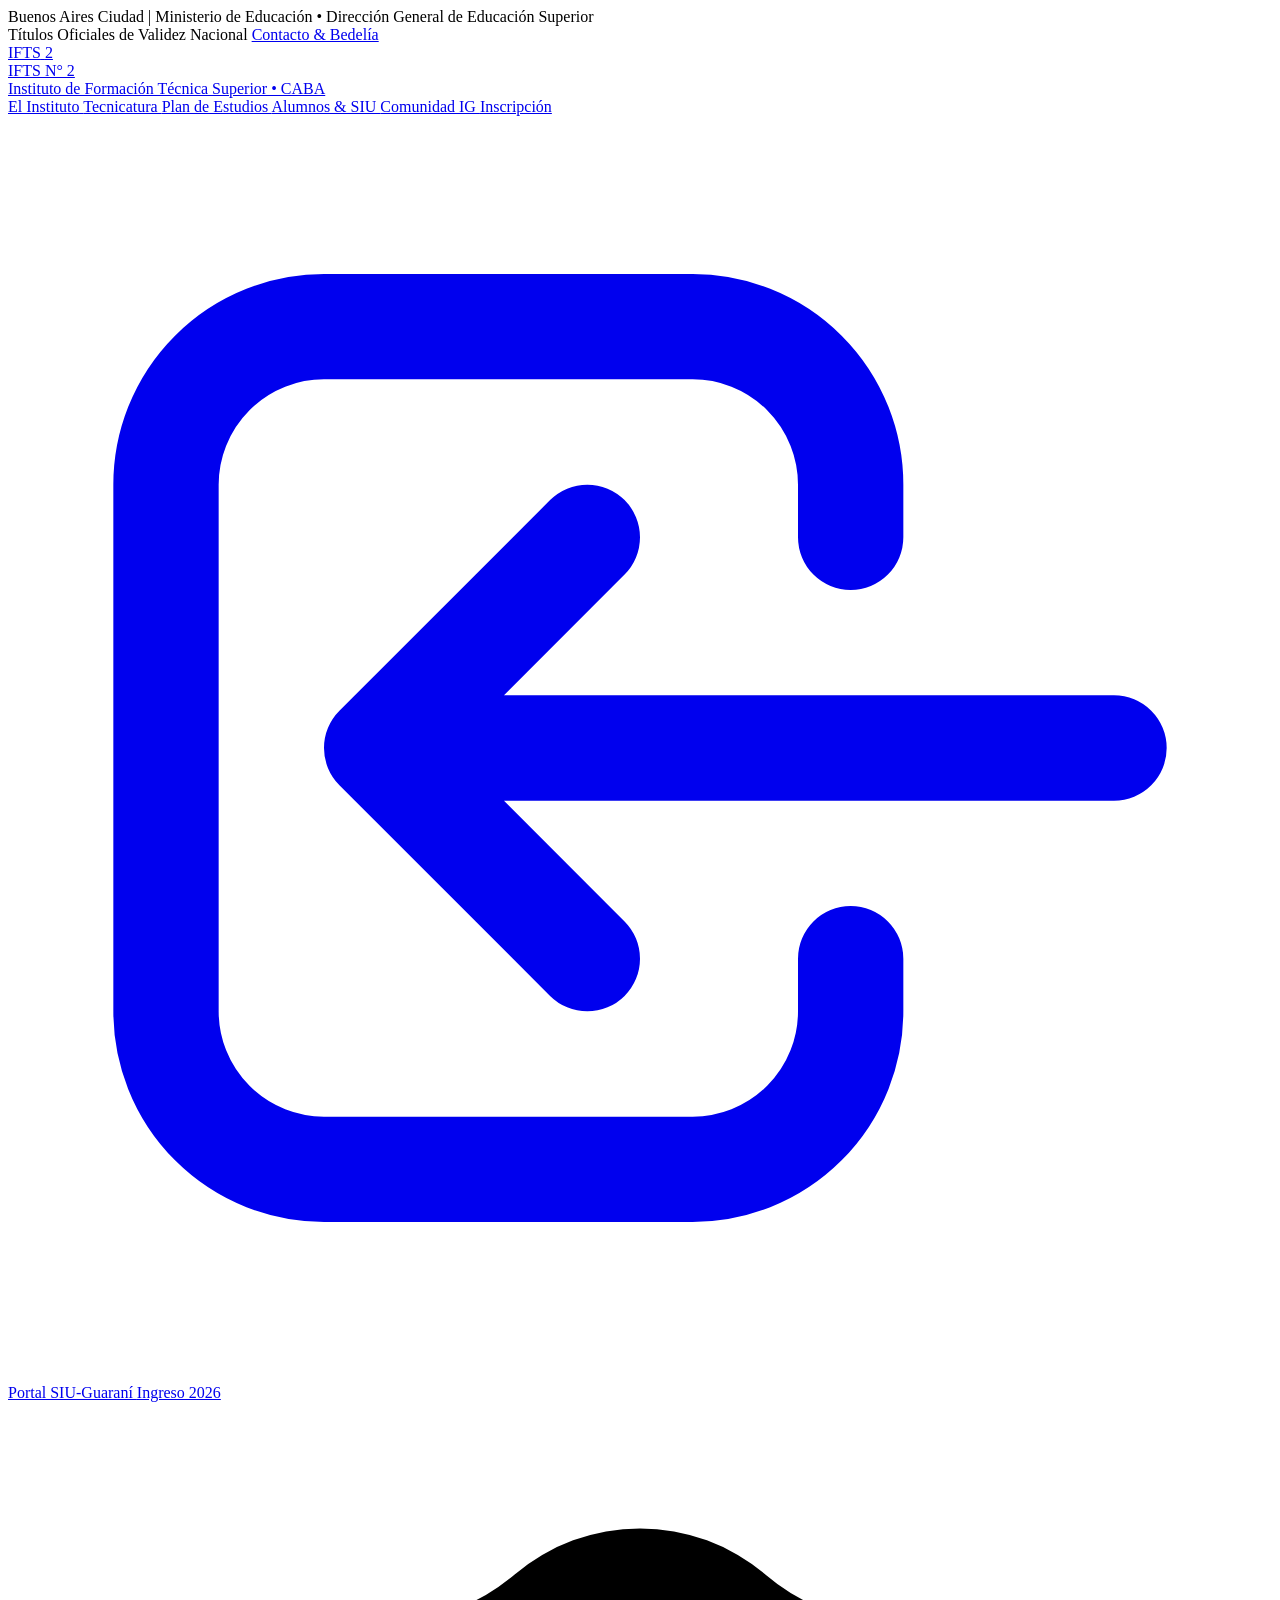
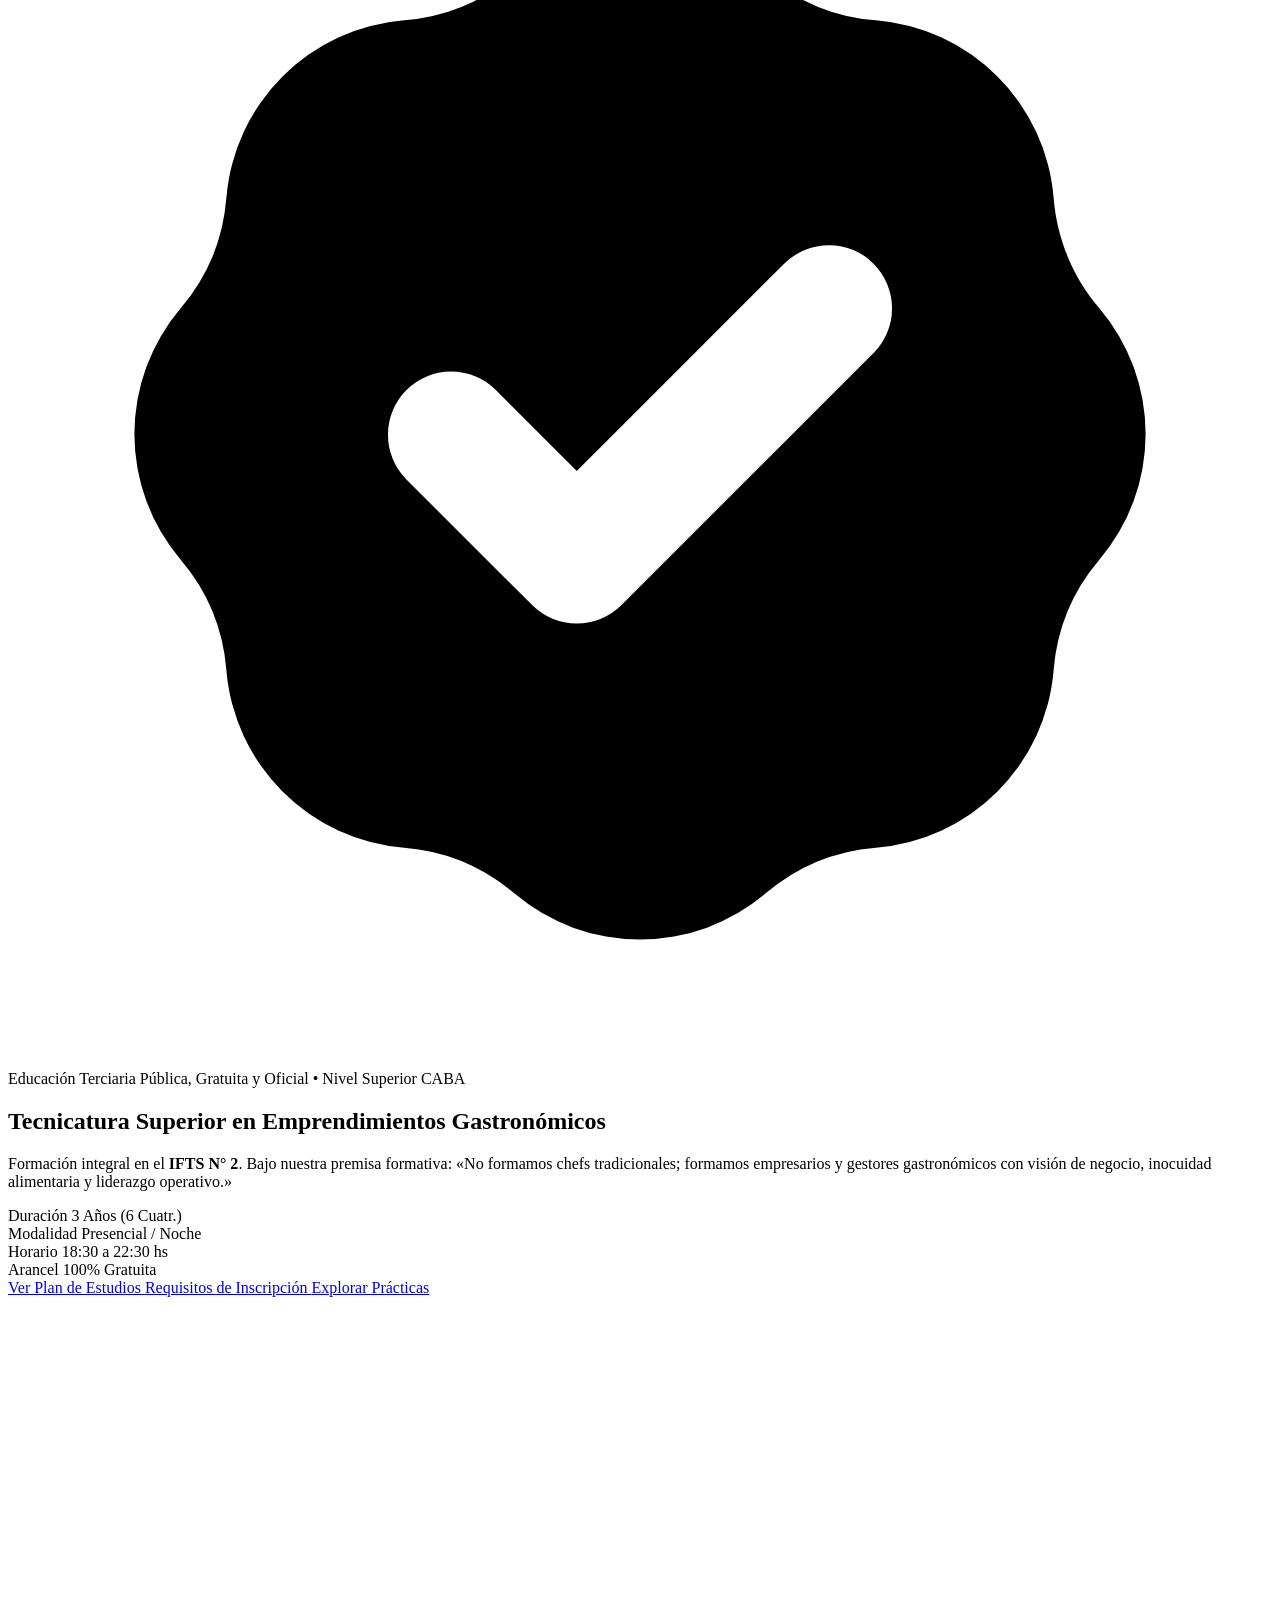
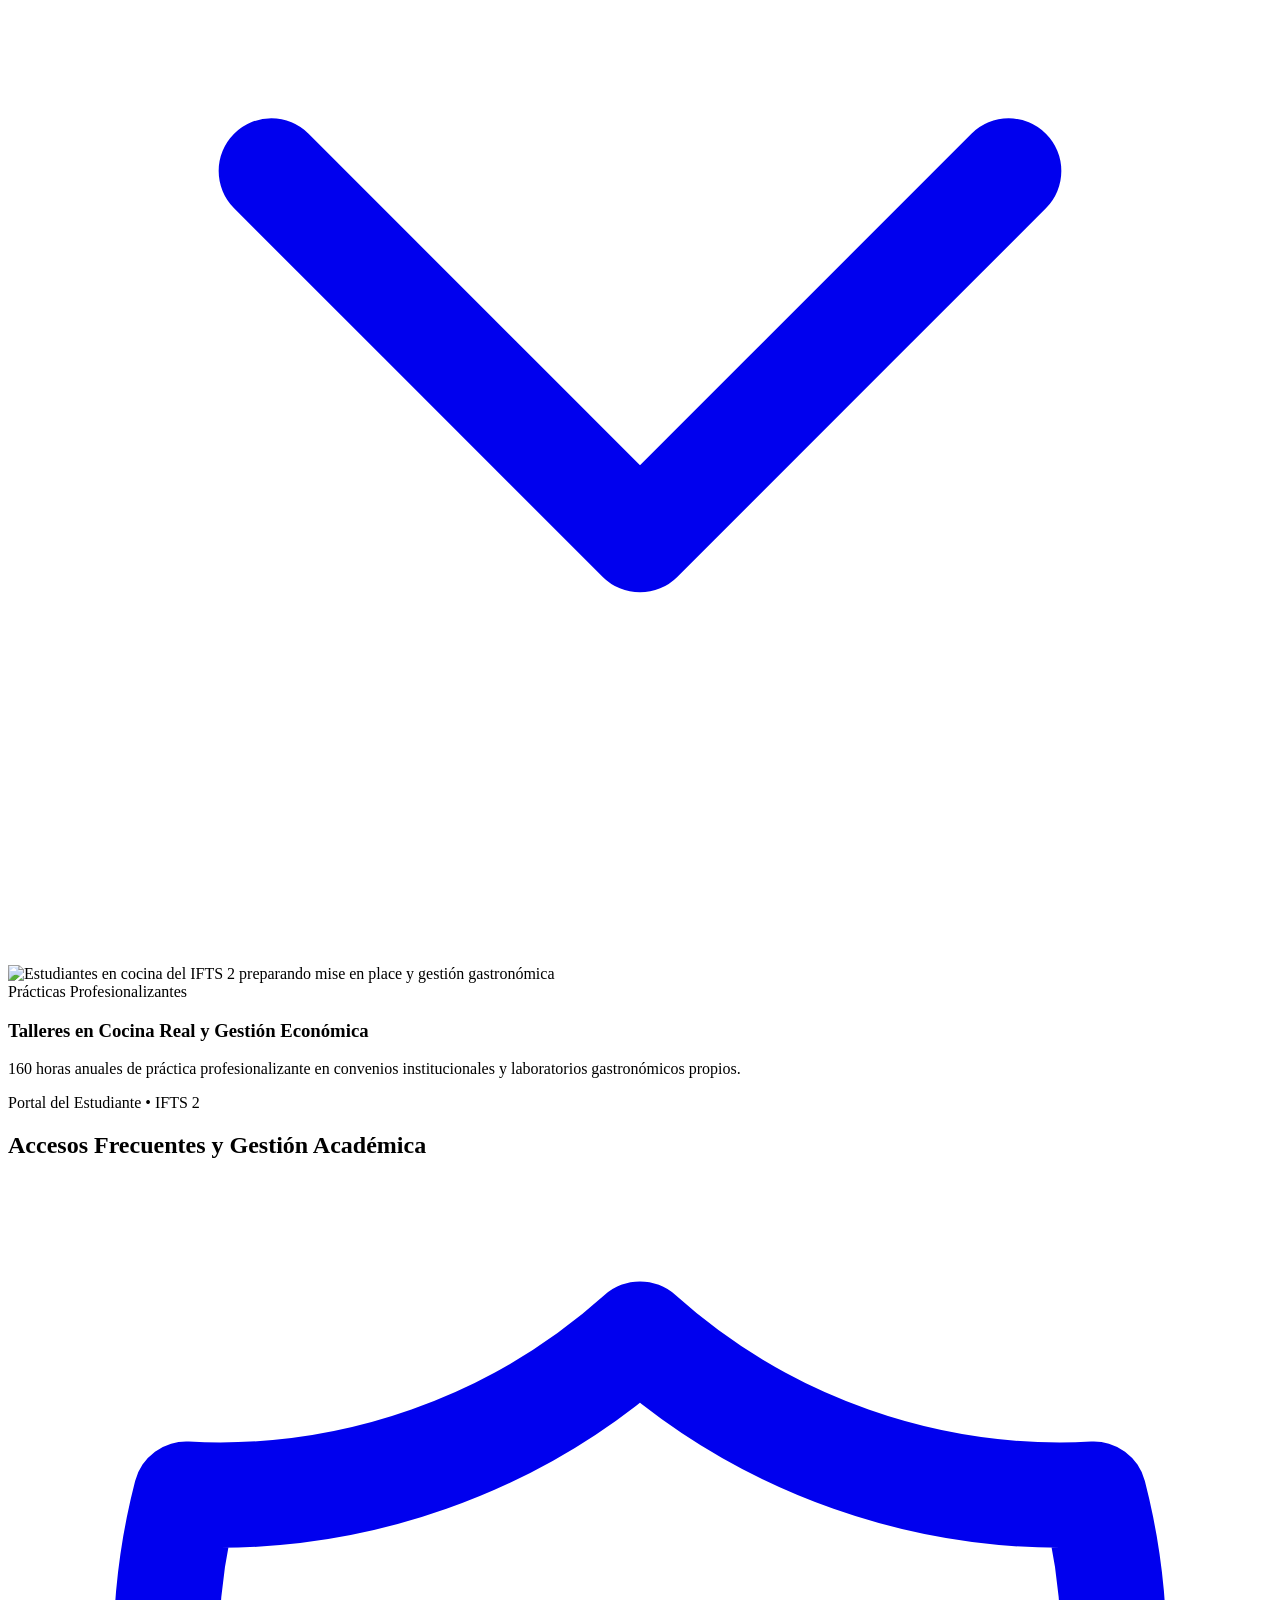
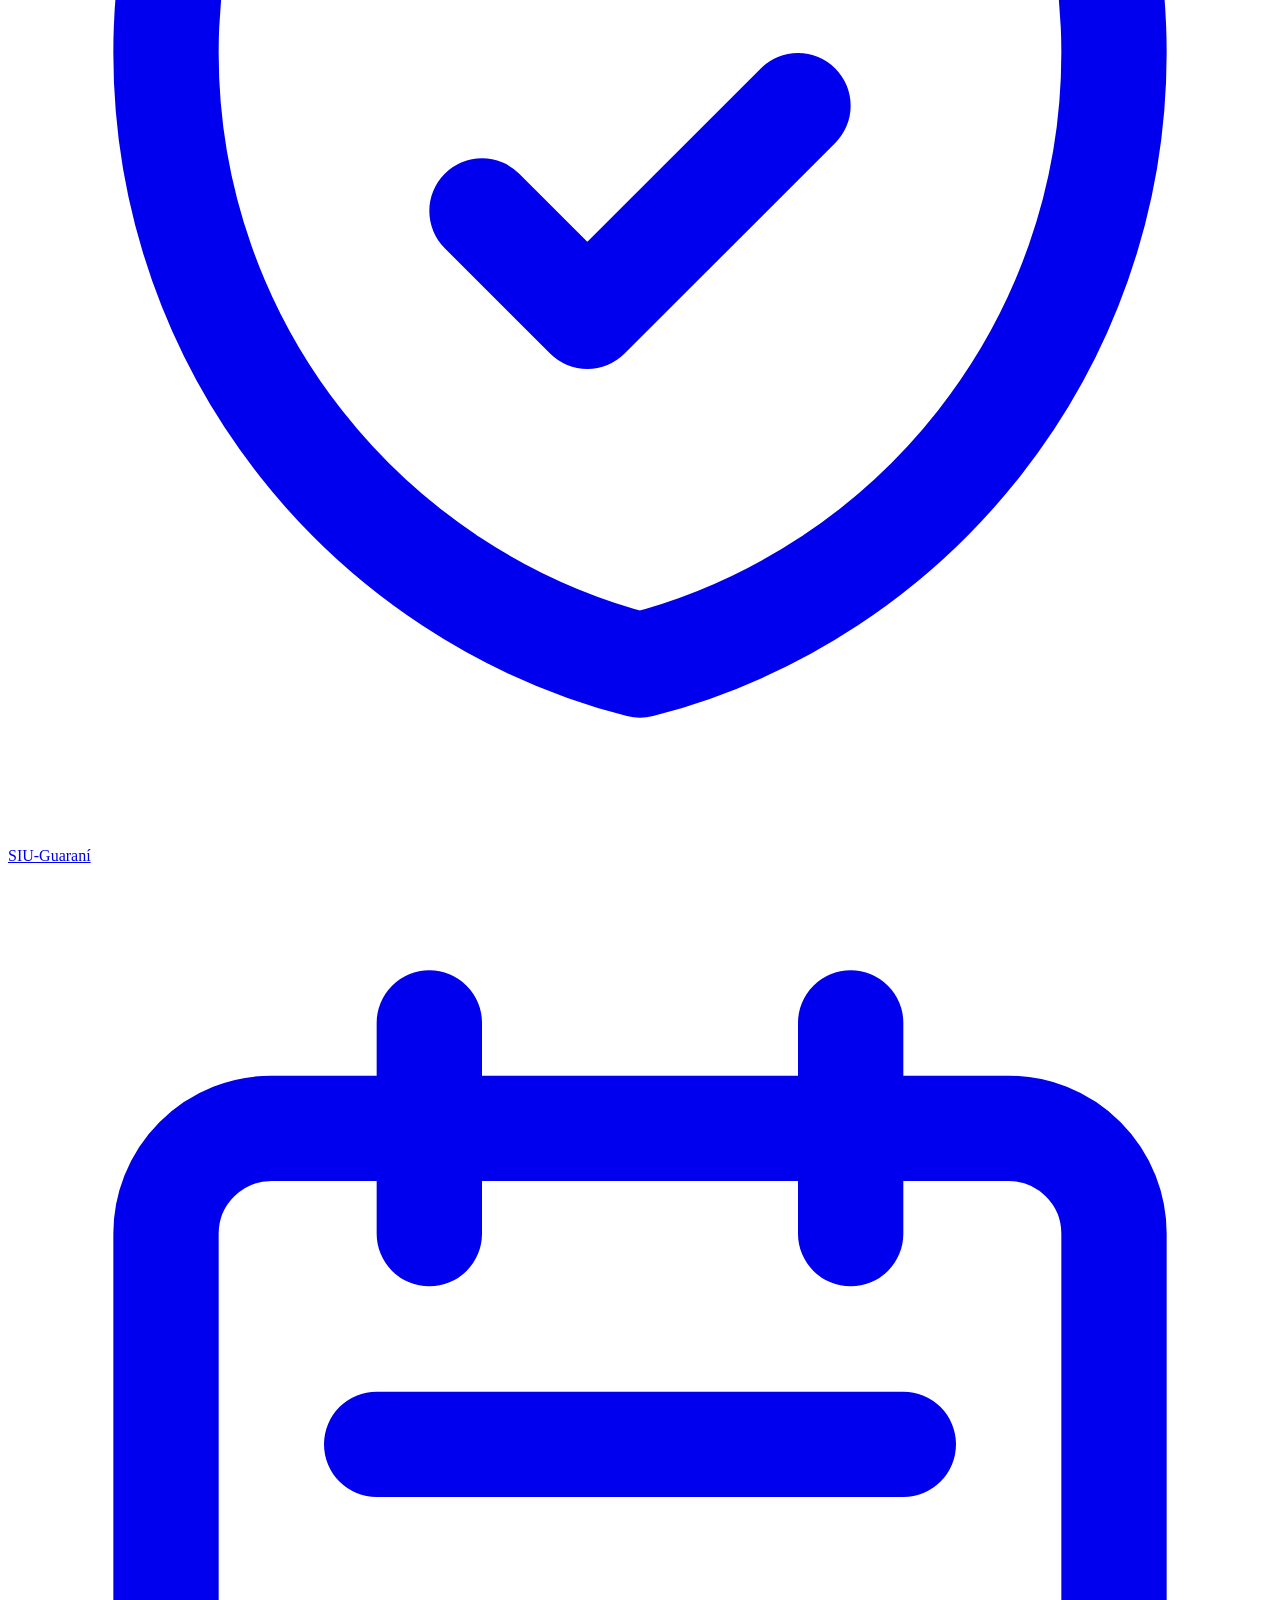
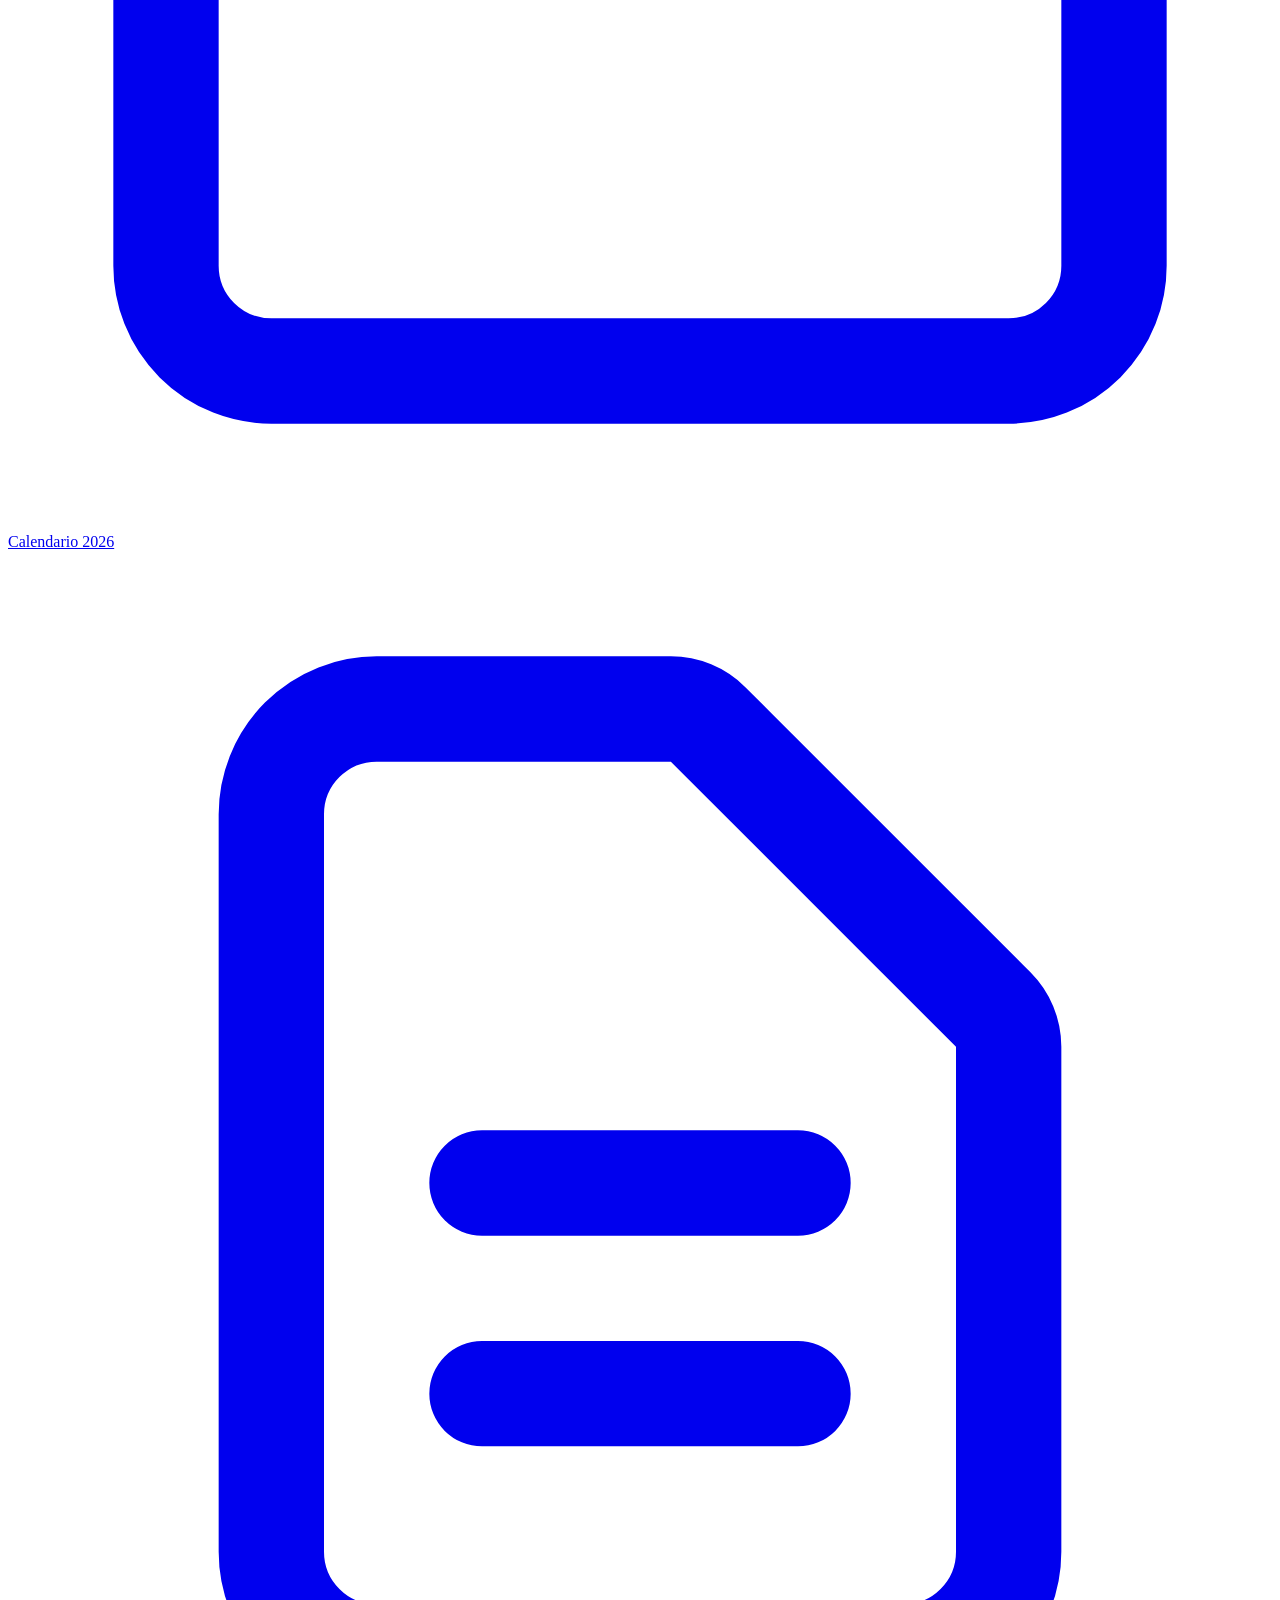
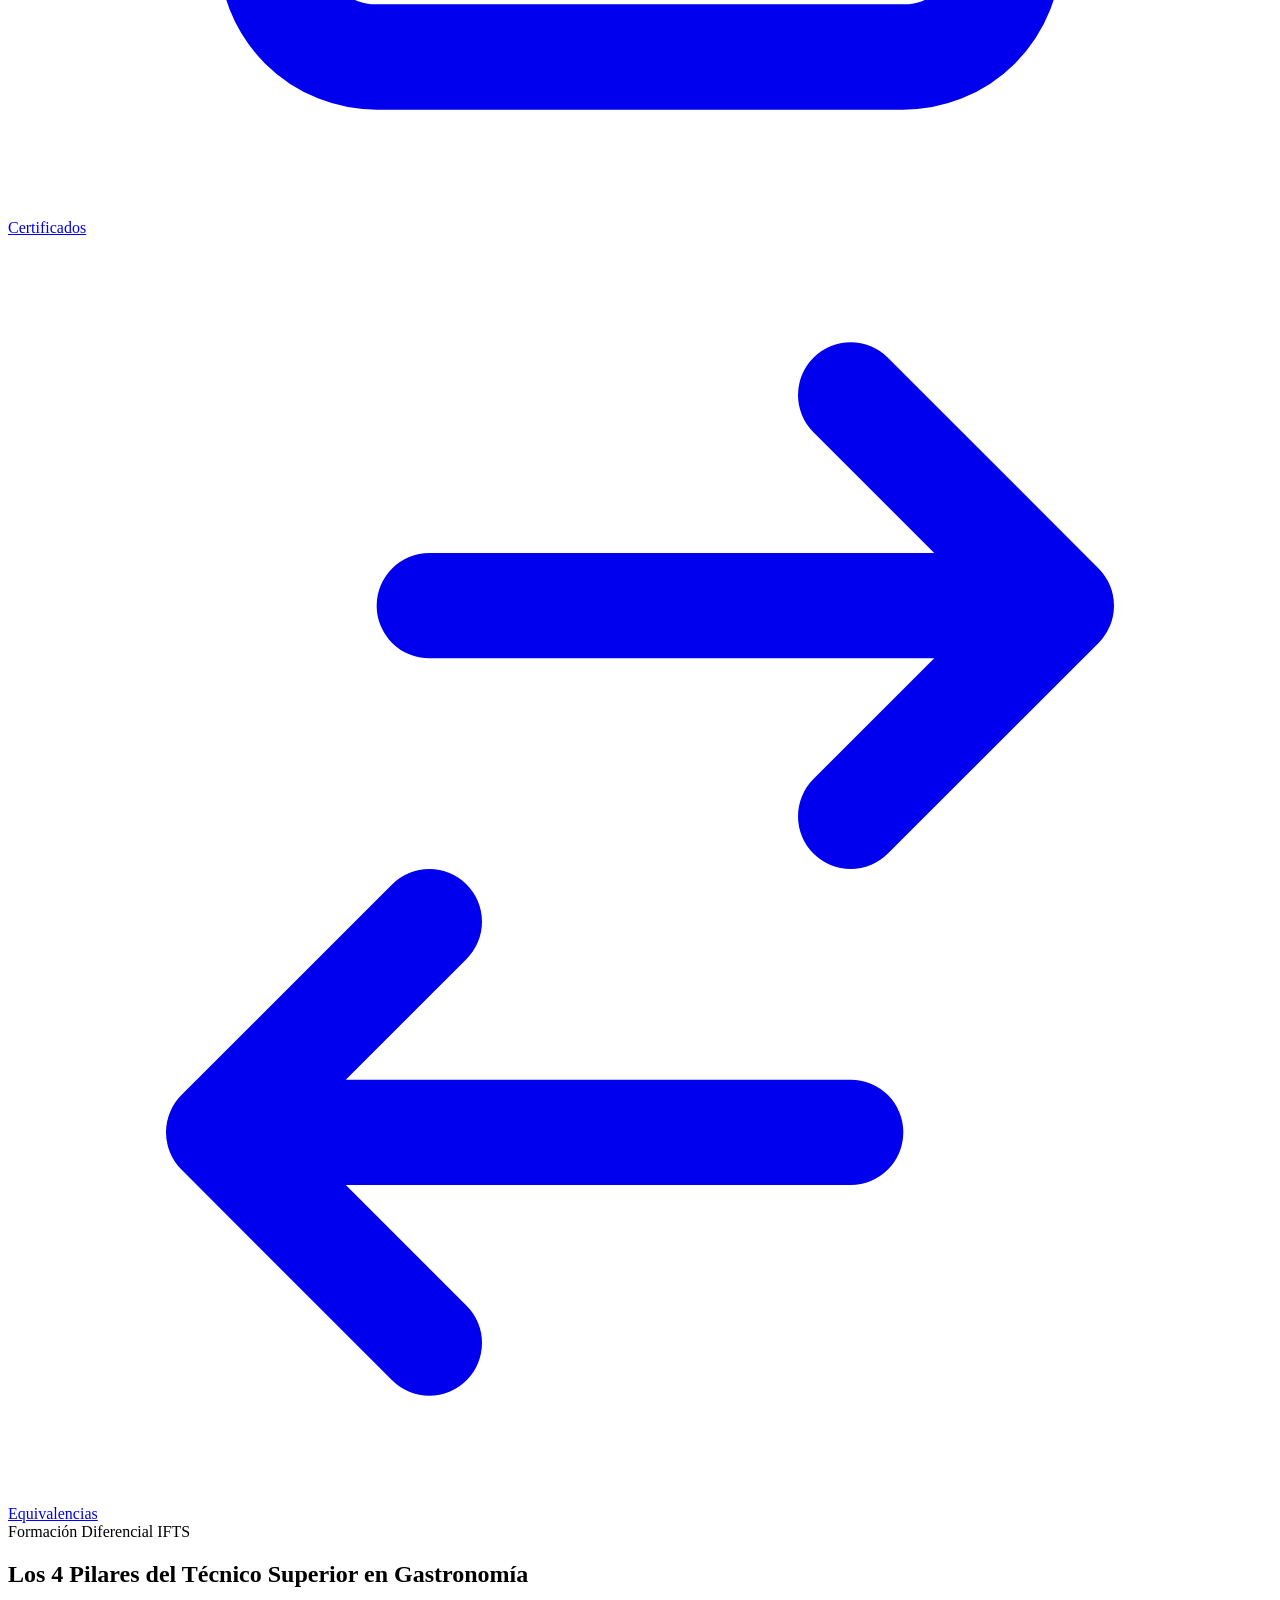
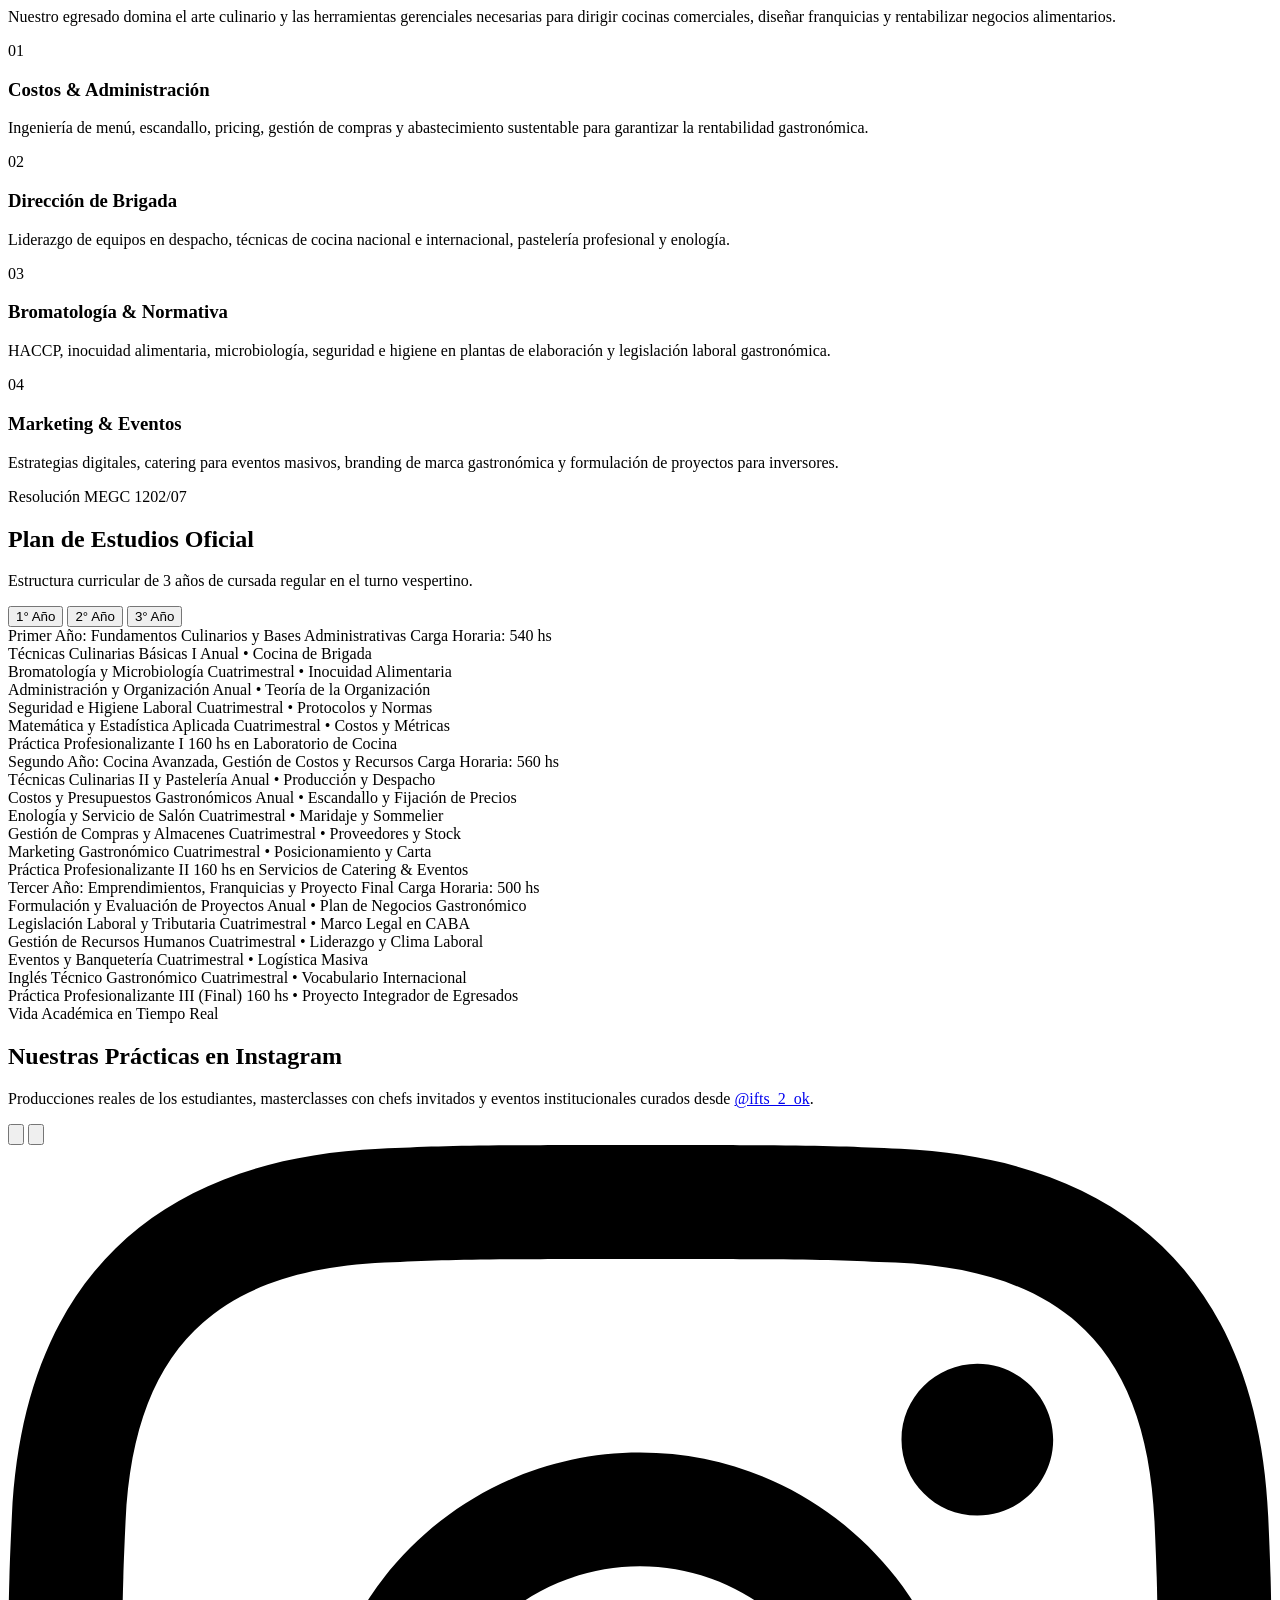
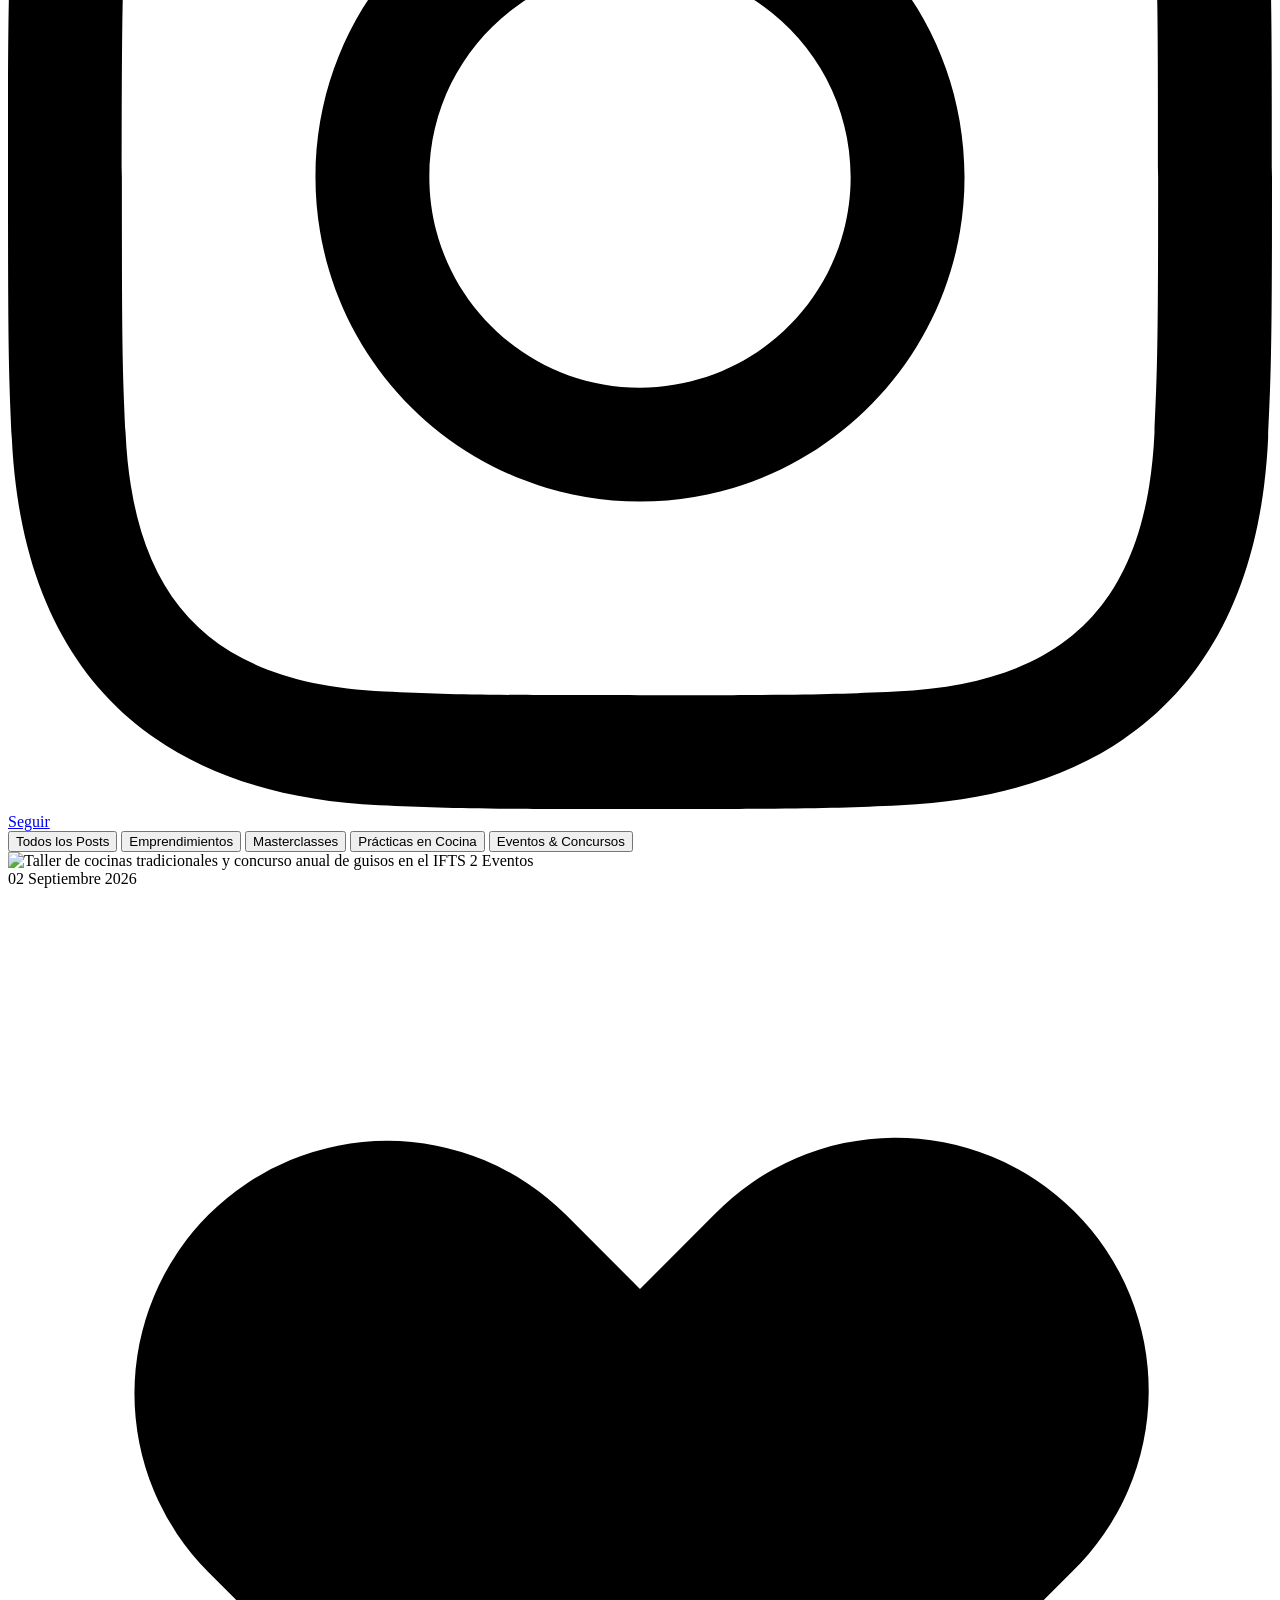
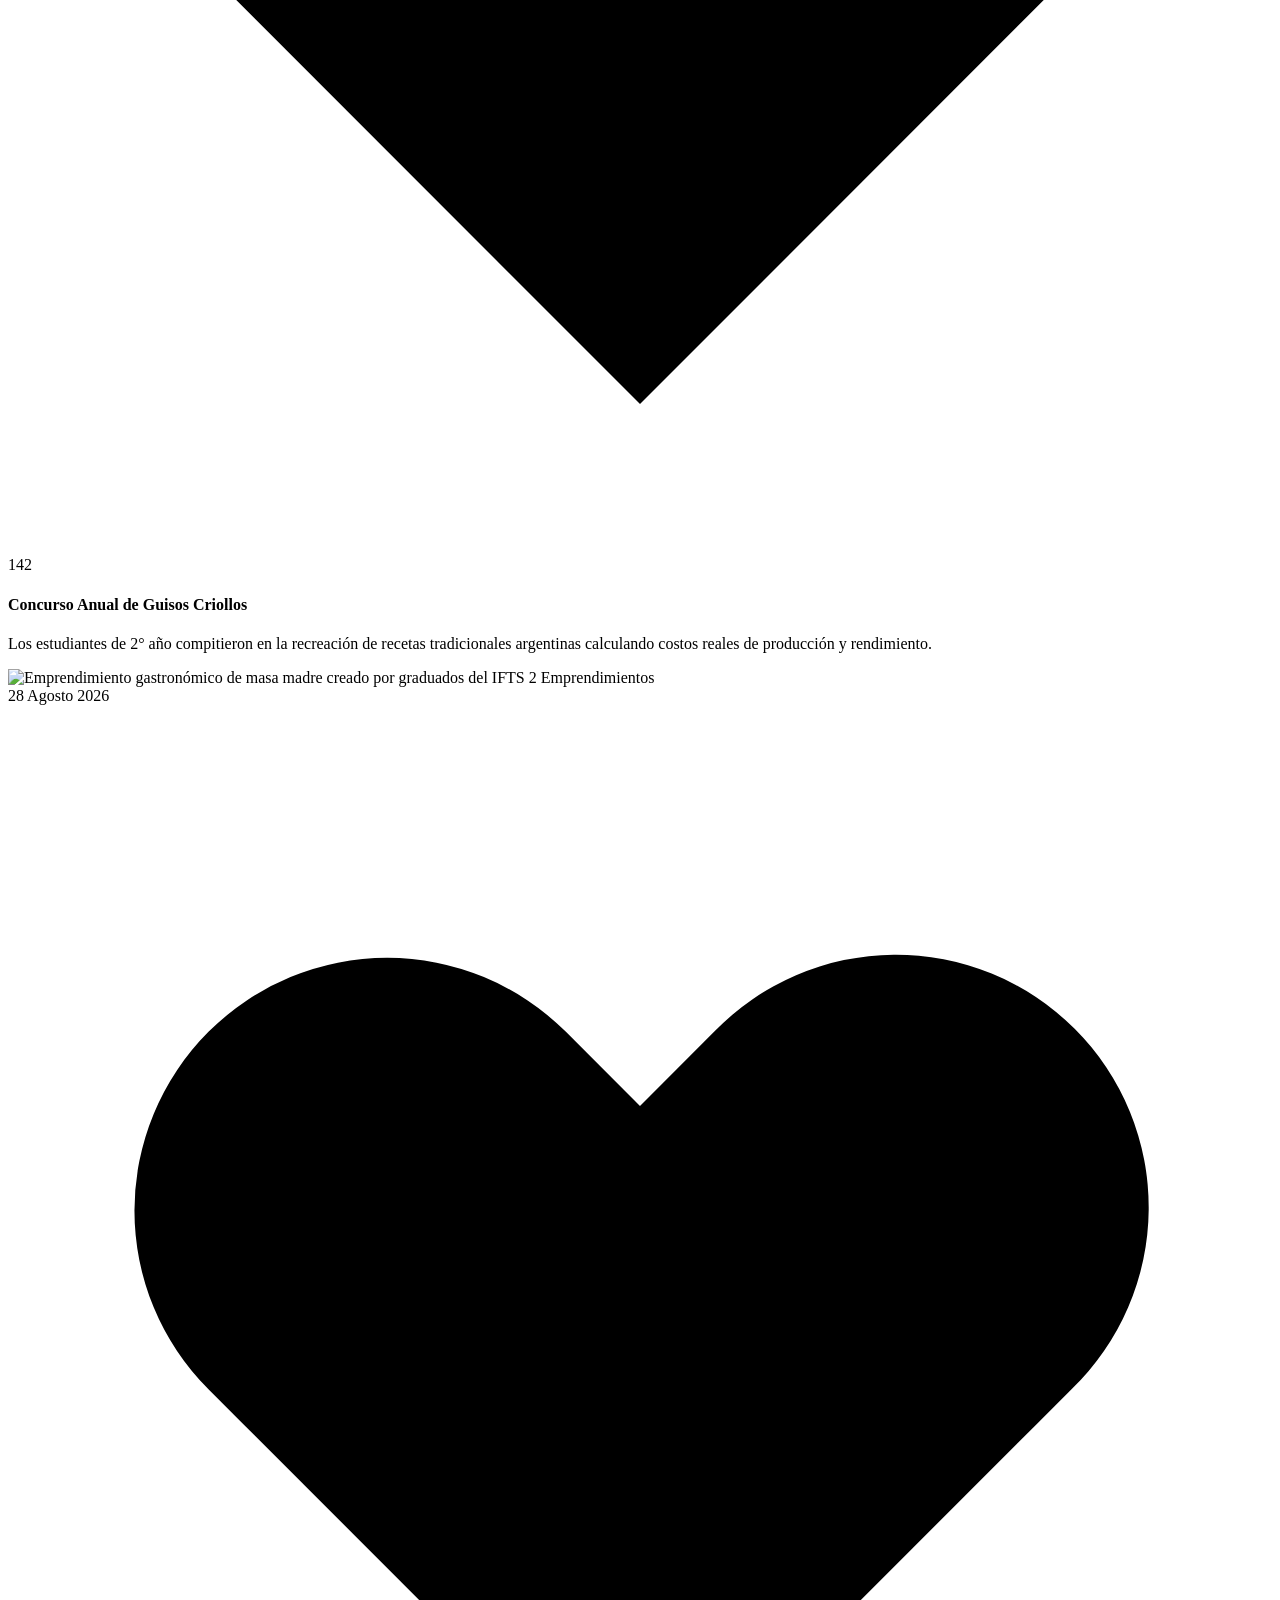
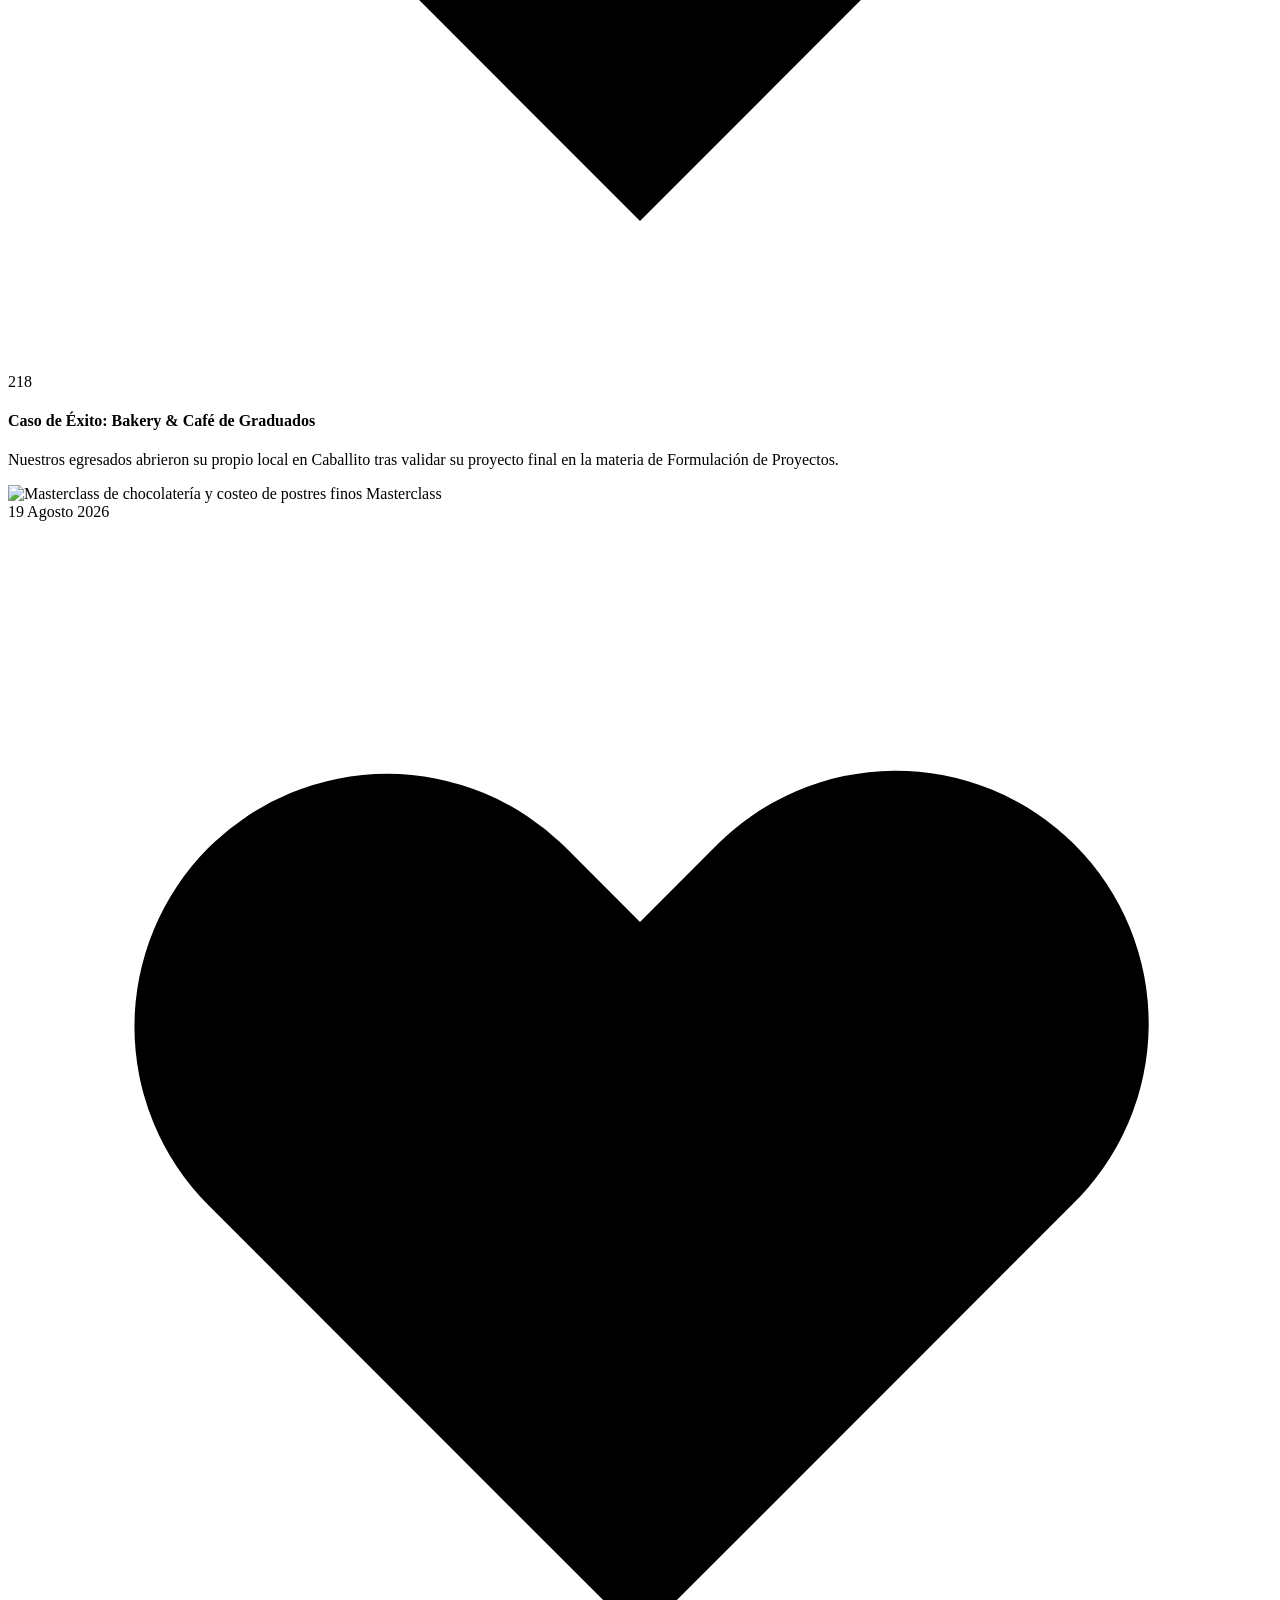
==== commit afe0fa70: "fix: actualizar usuario de instagram a ifts_2_ok" ====
--- a/index.html
+++ b/index.html
@@ -1,10 +1,12 @@
 <!DOCTYPE html>
 <html lang="es" class="scroll-smooth">
+
 <head>
   <meta charset="UTF-8">
   <meta name="viewport" content="width=device-width, initial-scale=1.0">
   <title>IFTS N° 2 — Tecnicatura Superior en Emprendimientos Gastronómicos | GCBA</title>
-  <meta name="description" content="Sitio oficial del Instituto de Formación Técnica Superior N° 2 D.E. 20. Educación pública, gratuita y de excelencia en CABA. Formamos empresarios y líderes de la gastronomía.">
+  <meta name="description"
+    content="Sitio oficial del Instituto de Formación Técnica Superior N° 2 D.E. 20. Educación pública, gratuita y de excelencia en CABA. Formamos empresarios y líderes de la gastronomía.">
   <!-- Tailwind CSS CDN -->
   <script src="https://cdn.tailwindcss.com"></script>
   <!-- Google Fonts: Inter para alta legibilidad institucional -->
@@ -36,12 +38,14 @@
     .no-scrollbar::-webkit-scrollbar {
       display: none;
     }
+
     .no-scrollbar {
       -ms-overflow-style: none;
       scrollbar-width: none;
     }
   </style>
 </head>
+
 <body class="bg-white text-slate-800 font-sans antialiased min-h-screen flex flex-col">
 
   <!-- ================================================================= -->
@@ -57,10 +61,12 @@
           <span class="text-slate-400">|</span>
           <span class="hidden sm:inline text-slate-300">Ministerio de Educación</span>
           <span class="hidden md:inline text-slate-400">•</span>
-          <span class="hidden md:inline text-slate-300">Dirección General de Educación Superior (DGEST)</span>
+          <span class="hidden md:inline text-slate-300">Dirección General de Educación Superior</span>
         </div>
         <div class="flex items-center gap-4 text-xs font-medium text-slate-300">
-          <span class="bg-blue-950/80 text-blue-200 px-2 py-0.5 rounded border border-blue-800 text-[11px] font-semibold">Títulos Oficiales de Validez Nacional</span>
+          <span
+            class="bg-blue-950/80 text-blue-200 px-2 py-0.5 rounded border border-blue-800 text-[11px] font-semibold">Títulos
+            Oficiales de Validez Nacional</span>
           <a href="#contacto" class="hover:text-white transition-colors hidden sm:inline">Contacto & Bedelía</a>
         </div>
       </div>
@@ -69,18 +75,18 @@
     <!-- Barra de Navegación Principal IFTS N° 2 -->
     <div class="max-w-7xl mx-auto px-4 sm:px-8 py-3 flex items-center justify-between gap-4">
       <!-- Identidad Institucional Principal -->
-      <a href="#" class="flex items-center gap-3.5 group focus:outline-none focus:ring-2 focus:ring-blue-600 rounded-lg p-1">
-        <div class="w-12 h-12 rounded-lg bg-blue-900 text-white flex flex-col items-center justify-center font-extrabold shadow-sm border border-blue-950 group-hover:bg-blue-800 transition-colors">
+      <a href="#"
+        class="flex items-center gap-3.5 group focus:outline-none focus:ring-2 focus:ring-blue-600 rounded-lg p-1">
+        <div
+          class="w-12 h-12 rounded-lg bg-blue-900 text-white flex flex-col items-center justify-center font-extrabold shadow-sm border border-blue-950 group-hover:bg-blue-800 transition-colors">
           <span class="text-[10px] uppercase tracking-wider leading-none text-blue-200">IFTS</span>
           <span class="text-xl font-black leading-tight text-amber-400">2</span>
         </div>
         <div class="flex flex-col">
           <div class="flex items-center gap-2">
-            <span class="text-lg sm:text-xl font-black tracking-tight text-slate-900 group-hover:text-blue-900 transition-colors">
+            <span
+              class="text-lg sm:text-xl font-black tracking-tight text-slate-900 group-hover:text-blue-900 transition-colors">
               IFTS N° 2
-            </span>
-            <span class="text-xs bg-slate-100 text-slate-700 font-semibold px-2 py-0.5 rounded border border-slate-300">
-              D.E. 20
             </span>
           </div>
           <span class="text-xs text-slate-600 font-medium">
@@ -91,35 +97,44 @@
 
       <!-- Menú de Navegación de Escritorio -->
       <nav aria-label="Navegación principal" class="hidden lg:flex items-center gap-1 xl:gap-2">
-        <a href="#institucional" class="px-3 py-2 text-sm font-medium text-slate-700 hover:text-blue-900 hover:bg-slate-50 rounded-md transition-colors">
+        <a href="#institucional"
+          class="px-3 py-2 text-sm font-medium text-slate-700 hover:text-blue-900 hover:bg-slate-50 rounded-md transition-colors">
           El Instituto
         </a>
-        <a href="#carrera" class="px-3 py-2 text-sm font-medium text-slate-700 hover:text-blue-900 hover:bg-slate-50 rounded-md transition-colors">
+        <a href="#carrera"
+          class="px-3 py-2 text-sm font-medium text-slate-700 hover:text-blue-900 hover:bg-slate-50 rounded-md transition-colors">
           Tecnicatura
         </a>
-        <a href="#plan-estudios" class="px-3 py-2 text-sm font-medium text-slate-700 hover:text-blue-900 hover:bg-slate-50 rounded-md transition-colors">
+        <a href="#plan-estudios"
+          class="px-3 py-2 text-sm font-medium text-slate-700 hover:text-blue-900 hover:bg-slate-50 rounded-md transition-colors">
           Plan de Estudios
         </a>
-        <a href="#alumnos" class="px-3 py-2 text-sm font-medium text-slate-700 hover:text-blue-900 hover:bg-slate-50 rounded-md transition-colors">
+        <a href="#alumnos"
+          class="px-3 py-2 text-sm font-medium text-slate-700 hover:text-blue-900 hover:bg-slate-50 rounded-md transition-colors">
           Alumnos & SIU
         </a>
-        <a href="#comunidad-instagram" class="px-3 py-2 text-sm font-medium text-slate-700 hover:text-blue-900 hover:bg-slate-50 rounded-md transition-colors">
+        <a href="#comunidad-instagram"
+          class="px-3 py-2 text-sm font-medium text-slate-700 hover:text-blue-900 hover:bg-slate-50 rounded-md transition-colors">
           Comunidad IG
         </a>
-        <a href="#ingreso" class="px-3 py-2 text-sm font-semibold text-blue-800 bg-blue-50/70 hover:bg-blue-100 rounded-md transition-colors">
+        <a href="#ingreso"
+          class="px-3 py-2 text-sm font-semibold text-blue-800 bg-blue-50/70 hover:bg-blue-100 rounded-md transition-colors">
           Inscripción
         </a>
       </nav>
 
       <!-- Botón de Acceso Rápido SIU-Guaraní (Estilo IFTS 18 / 27) -->
       <div class="flex items-center gap-2">
-        <a href="#alumnos" class="hidden sm:inline-flex items-center gap-2 bg-blue-900 hover:bg-blue-800 text-white text-xs font-semibold px-3.5 py-2.5 rounded-lg shadow-sm transition-all focus:ring-2 focus:ring-blue-700">
+        <a href="#alumnos"
+          class="hidden sm:inline-flex items-center gap-2 bg-blue-900 hover:bg-blue-800 text-white text-xs font-semibold px-3.5 py-2.5 rounded-lg shadow-sm transition-all focus:ring-2 focus:ring-blue-700">
           <svg class="w-4 h-4 text-amber-300" fill="none" stroke="currentColor" viewBox="0 0 24 24">
-            <path stroke-linecap="round" stroke-linejoin="round" stroke-width="2" d="M11 16l-4-4m0 0l4-4m-4 4h14m-5 4v1a3 3 0 01-3 3H6a3 3 0 01-3-3V7a3 3 0 013-3h7a3 3 0 013 3v1"/>
+            <path stroke-linecap="round" stroke-linejoin="round" stroke-width="2"
+              d="M11 16l-4-4m0 0l4-4m-4 4h14m-5 4v1a3 3 0 01-3 3H6a3 3 0 01-3-3V7a3 3 0 013-3h7a3 3 0 013 3v1" />
           </svg>
           Portal SIU-Guaraní
         </a>
-        <a href="#ingreso" class="inline-flex items-center gap-1.5 bg-amber-600 hover:bg-amber-700 text-white text-xs font-bold px-3 py-2.5 rounded-lg shadow-sm transition-colors">
+        <a href="#ingreso"
+          class="inline-flex items-center gap-1.5 bg-amber-600 hover:bg-amber-700 text-white text-xs font-bold px-3 py-2.5 rounded-lg shadow-sm transition-colors">
           Ingreso 2026
         </a>
       </div>
@@ -129,16 +144,20 @@
   <!-- ================================================================= -->
   <!-- 2. HERO SECTION: Identidad Institucional + Fusión Azafrán         -->
   <!-- ================================================================= -->
-  <section id="institucional" class="relative bg-gradient-to-b from-slate-50 to-white border-b border-slate-200 py-12 md:py-16 overflow-hidden">
+  <section id="institucional"
+    class="relative bg-gradient-to-b from-slate-50 to-white border-b border-slate-200 py-12 md:py-16 overflow-hidden">
     <div class="max-w-7xl mx-auto px-4 sm:px-8">
       <div class="grid grid-cols-1 lg:grid-cols-12 gap-8 lg:gap-12 items-center">
-        
+
         <!-- Columna de Texto & Credenciales Institucionales -->
         <div class="lg:col-span-7 space-y-5">
           <!-- Badge Oficial Superior -->
-          <div class="inline-flex items-center gap-2 px-3 py-1 rounded-full bg-blue-100 text-blue-900 text-xs font-semibold border border-blue-200">
+          <div
+            class="inline-flex items-center gap-2 px-3 py-1 rounded-full bg-blue-100 text-blue-900 text-xs font-semibold border border-blue-200">
             <svg class="w-3.5 h-3.5 text-blue-700" fill="currentColor" viewBox="0 0 20 20">
-              <path fill-rule="evenodd" d="M6.267 3.455a3.066 3.066 0 001.745-.723 3.066 3.066 0 013.976 0 3.066 3.066 0 001.745.723 3.066 3.066 0 012.812 2.812c.051.643.304 1.254.723 1.745a3.066 3.066 0 010 3.976 3.066 3.066 0 00-.723 1.745 3.066 3.066 0 01-2.812 2.812 3.066 3.066 0 00-1.745.723 3.066 3.066 0 01-3.976 0 3.066 3.066 0 00-1.745-.723 3.066 3.066 0 01-2.812-2.812 3.066 3.066 0 00-.723-1.745 3.066 3.066 0 010-3.976 3.066 3.066 0 00.723-1.745 3.066 3.066 0 012.812-2.812zm7.44 5.252a1 1 0 00-1.414-1.414L9 10.586 7.707 9.293a1 1 0 00-1.414 1.414l2 2a1 1 0 001.414 0l4-4z" clip-rule="evenodd"/>
+              <path fill-rule="evenodd"
+                d="M6.267 3.455a3.066 3.066 0 001.745-.723 3.066 3.066 0 013.976 0 3.066 3.066 0 001.745.723 3.066 3.066 0 012.812 2.812c.051.643.304 1.254.723 1.745a3.066 3.066 0 010 3.976 3.066 3.066 0 00-.723 1.745 3.066 3.066 0 01-2.812 2.812 3.066 3.066 0 00-1.745.723 3.066 3.066 0 01-3.976 0 3.066 3.066 0 00-1.745-.723 3.066 3.066 0 01-2.812-2.812 3.066 3.066 0 00-.723-1.745 3.066 3.066 0 010-3.976 3.066 3.066 0 00.723-1.745 3.066 3.066 0 012.812-2.812zm7.44 5.252a1 1 0 00-1.414-1.414L9 10.586 7.707 9.293a1 1 0 00-1.414 1.414l2 2a1 1 0 001.414 0l4-4z"
+                clip-rule="evenodd" />
             </svg>
             Educación Terciaria Pública, Gratuita y Oficial • Nivel Superior CABA
           </div>
@@ -151,8 +170,10 @@
           <!-- Eje de Identidad Institucional (De la reunión de directivos) -->
           <p class="text-base sm:text-lg text-slate-700 font-medium leading-relaxed">
             Formación integral en el <strong class="text-slate-900">IFTS N° 2</strong>. Bajo nuestra premisa formativa:
-            <span class="block mt-1.5 p-3 rounded-lg bg-slate-100 border-l-4 border-amber-600 text-slate-800 italic font-semibold text-sm sm:text-base">
-              «No formamos chefs tradicionales; formamos empresarios y gestores gastronómicos con visión de negocio, inocuidad alimentaria y liderazgo operativo.»
+            <span
+              class="block mt-1.5 p-3 rounded-lg bg-slate-100 border-l-4 border-amber-600 text-slate-800 italic font-semibold text-sm sm:text-base">
+              «No formamos chefs tradicionales; formamos empresarios y gestores gastronómicos con visión de negocio,
+              inocuidad alimentaria y liderazgo operativo.»
             </span>
           </p>
 
@@ -178,16 +199,19 @@
 
           <!-- Botones de Acción -->
           <div class="flex flex-wrap items-center gap-3 pt-2">
-            <a href="#plan-estudios" class="px-5 py-3 rounded-lg bg-blue-900 hover:bg-blue-800 text-white font-semibold text-sm shadow-sm transition-colors">
+            <a href="#plan-estudios"
+              class="px-5 py-3 rounded-lg bg-blue-900 hover:bg-blue-800 text-white font-semibold text-sm shadow-sm transition-colors">
               Ver Plan de Estudios
             </a>
-            <a href="#ingreso" class="px-5 py-3 rounded-lg bg-slate-100 hover:bg-slate-200 text-slate-800 font-semibold text-sm border border-slate-300 transition-colors">
+            <a href="#ingreso"
+              class="px-5 py-3 rounded-lg bg-slate-100 hover:bg-slate-200 text-slate-800 font-semibold text-sm border border-slate-300 transition-colors">
               Requisitos de Inscripción
             </a>
-            <a href="#comunidad-instagram" class="px-4 py-3 rounded-lg text-blue-900 hover:text-blue-700 font-semibold text-sm inline-flex items-center gap-1.5 transition-colors">
+            <a href="#comunidad-instagram"
+              class="px-4 py-3 rounded-lg text-blue-900 hover:text-blue-700 font-semibold text-sm inline-flex items-center gap-1.5 transition-colors">
               Explorar Prácticas
               <svg class="w-4 h-4" fill="none" stroke="currentColor" viewBox="0 0 24 24">
-                <path stroke-linecap="round" stroke-linejoin="round" stroke-width="2" d="M19 9l-7 7-7-7"/>
+                <path stroke-linecap="round" stroke-linejoin="round" stroke-width="2" d="M19 9l-7 7-7-7" />
               </svg>
             </a>
           </div>
@@ -196,13 +220,16 @@
         <!-- Columna Visual: Imagen Representativa de Práctica Culinaria & Gestión -->
         <div class="lg:col-span-5">
           <div class="relative rounded-2xl overflow-hidden shadow-lg border border-slate-200 bg-slate-900">
-            <img src="https://images.unsplash.com/photo-1556910103-1c02745aae4d?auto=format&fit=crop&w=1000&q=80" 
-                 alt="Estudiantes en cocina del IFTS 2 preparando mise en place y gestión gastronómica" 
-                 class="w-full h-80 sm:h-96 object-cover brightness-90">
-            <div class="absolute inset-0 bg-gradient-to-t from-slate-950/85 via-slate-950/30 to-transparent flex flex-col justify-end p-6 text-white">
-              <span class="text-xs font-bold uppercase tracking-wider text-amber-400">Prácticas Profesionalizantes</span>
+            <img src="https://images.unsplash.com/photo-1556910103-1c02745aae4d?auto=format&fit=crop&w=1000&q=80"
+              alt="Estudiantes en cocina del IFTS 2 preparando mise en place y gestión gastronómica"
+              class="w-full h-80 sm:h-96 object-cover brightness-90">
+            <div
+              class="absolute inset-0 bg-gradient-to-t from-slate-950/85 via-slate-950/30 to-transparent flex flex-col justify-end p-6 text-white">
+              <span class="text-xs font-bold uppercase tracking-wider text-amber-400">Prácticas
+                Profesionalizantes</span>
               <h3 class="text-lg font-bold text-white mt-1">Talleres en Cocina Real y Gestión Económica</h3>
-              <p class="text-xs text-slate-300 mt-1">160 horas anuales de práctica profesionalizante en convenios institucionales y laboratorios gastronómicos propios.</p>
+              <p class="text-xs text-slate-300 mt-1">160 horas anuales de práctica profesionalizante en convenios
+                institucionales y laboratorios gastronómicos propios.</p>
             </div>
           </div>
         </div>
@@ -218,33 +245,41 @@
     <div class="max-w-7xl mx-auto px-4 sm:px-8">
       <div class="flex flex-col md:flex-row md:items-center justify-between gap-4">
         <div>
-          <span class="text-xs font-semibold text-blue-200 uppercase tracking-wider">Portal del Estudiante • IFTS 2</span>
+          <span class="text-xs font-semibold text-blue-200 uppercase tracking-wider">Portal del Estudiante • IFTS
+            2</span>
           <h2 class="text-lg sm:text-xl font-bold text-white">Accesos Frecuentes y Gestión Académica</h2>
         </div>
         <!-- Accesos directos a trámites -->
         <div class="grid grid-cols-2 sm:grid-cols-4 gap-2.5">
-          <a href="https://guarani-autogestionagencia.bue.edu.ar/" target="_blank" rel="noopener noreferrer" 
-             class="flex items-center gap-2 bg-blue-800 hover:bg-blue-700 text-white text-xs font-semibold p-2.5 rounded-lg border border-blue-700 transition-colors">
+          <a href="https://guarani-autogestionagencia.bue.edu.ar/" target="_blank" rel="noopener noreferrer"
+            class="flex items-center gap-2 bg-blue-800 hover:bg-blue-700 text-white text-xs font-semibold p-2.5 rounded-lg border border-blue-700 transition-colors">
             <svg class="w-4 h-4 text-amber-300 flex-shrink-0" fill="none" stroke="currentColor" viewBox="0 0 24 24">
-              <path stroke-linecap="round" stroke-linejoin="round" stroke-width="2" d="M9 12l2 2 4-4m5.618-4.016A11.955 11.955 0 0112 2.944a11.955 11.955 0 01-8.618 3.04A12.02 12.02 0 003 9c0 5.591 3.824 10.29 9 11.622 5.176-1.332 9-6.03 9-11.622 0-1.042-.133-2.052-.382-3.016z"/>
+              <path stroke-linecap="round" stroke-linejoin="round" stroke-width="2"
+                d="M9 12l2 2 4-4m5.618-4.016A11.955 11.955 0 0112 2.944a11.955 11.955 0 01-8.618 3.04A12.02 12.02 0 003 9c0 5.591 3.824 10.29 9 11.622 5.176-1.332 9-6.03 9-11.622 0-1.042-.133-2.052-.382-3.016z" />
             </svg>
             <span>SIU-Guaraní</span>
           </a>
-          <a href="#calendario" class="flex items-center gap-2 bg-blue-800 hover:bg-blue-700 text-white text-xs font-semibold p-2.5 rounded-lg border border-blue-700 transition-colors">
+          <a href="#calendario"
+            class="flex items-center gap-2 bg-blue-800 hover:bg-blue-700 text-white text-xs font-semibold p-2.5 rounded-lg border border-blue-700 transition-colors">
             <svg class="w-4 h-4 text-blue-300 flex-shrink-0" fill="none" stroke="currentColor" viewBox="0 0 24 24">
-              <path stroke-linecap="round" stroke-linejoin="round" stroke-width="2" d="M8 7V3m8 4V3m-9 8h10M5 21h14a2 2 0 002-2V7a2 2 0 00-2-2H5a2 2 0 00-2 2v12a2 2 0 002 2z"/>
+              <path stroke-linecap="round" stroke-linejoin="round" stroke-width="2"
+                d="M8 7V3m8 4V3m-9 8h10M5 21h14a2 2 0 002-2V7a2 2 0 00-2-2H5a2 2 0 00-2 2v12a2 2 0 002 2z" />
             </svg>
             <span>Calendario 2026</span>
           </a>
-          <a href="#tramites" class="flex items-center gap-2 bg-blue-800 hover:bg-blue-700 text-white text-xs font-semibold p-2.5 rounded-lg border border-blue-700 transition-colors">
+          <a href="#tramites"
+            class="flex items-center gap-2 bg-blue-800 hover:bg-blue-700 text-white text-xs font-semibold p-2.5 rounded-lg border border-blue-700 transition-colors">
             <svg class="w-4 h-4 text-blue-300 flex-shrink-0" fill="none" stroke="currentColor" viewBox="0 0 24 24">
-              <path stroke-linecap="round" stroke-linejoin="round" stroke-width="2" d="M9 12h6m-6 4h6m2 5H7a2 2 0 01-2-2V5a2 2 0 012-2h5.586a1 1 0 01.707.293l5.414 5.414a1 1 0 01.293.707V19a2 2 0 01-2 2z"/>
+              <path stroke-linecap="round" stroke-linejoin="round" stroke-width="2"
+                d="M9 12h6m-6 4h6m2 5H7a2 2 0 01-2-2V5a2 2 0 012-2h5.586a1 1 0 01.707.293l5.414 5.414a1 1 0 01.293.707V19a2 2 0 01-2 2z" />
             </svg>
             <span>Certificados</span>
           </a>
-          <a href="#equivalencias" class="flex items-center gap-2 bg-blue-800 hover:bg-blue-700 text-white text-xs font-semibold p-2.5 rounded-lg border border-blue-700 transition-colors">
+          <a href="#equivalencias"
+            class="flex items-center gap-2 bg-blue-800 hover:bg-blue-700 text-white text-xs font-semibold p-2.5 rounded-lg border border-blue-700 transition-colors">
             <svg class="w-4 h-4 text-blue-300 flex-shrink-0" fill="none" stroke="currentColor" viewBox="0 0 24 24">
-              <path stroke-linecap="round" stroke-linejoin="round" stroke-width="2" d="M8 7h12m0 0l-4-4m4 4l-4 4m0 6H4m0 0l4 4m-4-4l4-4"/>
+              <path stroke-linecap="round" stroke-linejoin="round" stroke-width="2"
+                d="M8 7h12m0 0l-4-4m4 4l-4 4m0 6H4m0 0l4 4m-4-4l4-4" />
             </svg>
             <span>Equivalencias</span>
           </a>
@@ -259,59 +294,69 @@
   <section id="carrera" class="py-14 bg-white border-b border-slate-200">
     <div class="max-w-7xl mx-auto px-4 sm:px-8">
       <div class="text-center max-w-3xl mx-auto space-y-3 mb-10">
-        <span class="text-xs font-bold text-blue-800 uppercase tracking-wider bg-blue-50 px-3 py-1 rounded-full border border-blue-100">
+        <span
+          class="text-xs font-bold text-blue-800 uppercase tracking-wider bg-blue-50 px-3 py-1 rounded-full border border-blue-100">
           Formación Diferencial IFTS
         </span>
         <h2 class="text-2xl sm:text-3xl font-bold text-slate-900">
           Los 4 Pilares del Técnico Superior en Gastronomía
         </h2>
         <p class="text-sm sm:text-base text-slate-600">
-          Nuestro egresado domina el arte culinario y las herramientas gerenciales necesarias para dirigir cocinas comerciales, diseñar franquicias y rentabilizar negocios alimentarios.
+          Nuestro egresado domina el arte culinario y las herramientas gerenciales necesarias para dirigir cocinas
+          comerciales, diseñar franquicias y rentabilizar negocios alimentarios.
         </p>
       </div>
 
       <div class="grid grid-cols-1 md:grid-cols-2 lg:grid-cols-4 gap-6">
         <!-- Pilar 1 -->
         <div class="p-6 rounded-xl bg-slate-50 border border-slate-200 hover:border-blue-300 transition-all shadow-sm">
-          <div class="w-10 h-10 rounded-lg bg-blue-900 text-white flex items-center justify-center mb-4 font-bold text-sm">
+          <div
+            class="w-10 h-10 rounded-lg bg-blue-900 text-white flex items-center justify-center mb-4 font-bold text-sm">
             01
           </div>
           <h3 class="text-base font-bold text-slate-900 mb-2">Costos & Administración</h3>
           <p class="text-xs text-slate-600 leading-relaxed">
-            Ingeniería de menú, escandallo, pricing, gestión de compras y abastecimiento sustentable para garantizar la rentabilidad gastronómica.
+            Ingeniería de menú, escandallo, pricing, gestión de compras y abastecimiento sustentable para garantizar la
+            rentabilidad gastronómica.
           </p>
         </div>
 
         <!-- Pilar 2 -->
         <div class="p-6 rounded-xl bg-slate-50 border border-slate-200 hover:border-blue-300 transition-all shadow-sm">
-          <div class="w-10 h-10 rounded-lg bg-blue-900 text-white flex items-center justify-center mb-4 font-bold text-sm">
+          <div
+            class="w-10 h-10 rounded-lg bg-blue-900 text-white flex items-center justify-center mb-4 font-bold text-sm">
             02
           </div>
           <h3 class="text-base font-bold text-slate-900 mb-2">Dirección de Brigada</h3>
           <p class="text-xs text-slate-600 leading-relaxed">
-            Liderazgo de equipos en despacho, técnicas de cocina nacional e internacional, pastelería profesional y enología.
+            Liderazgo de equipos en despacho, técnicas de cocina nacional e internacional, pastelería profesional y
+            enología.
           </p>
         </div>
 
         <!-- Pilar 3 -->
         <div class="p-6 rounded-xl bg-slate-50 border border-slate-200 hover:border-blue-300 transition-all shadow-sm">
-          <div class="w-10 h-10 rounded-lg bg-blue-900 text-white flex items-center justify-center mb-4 font-bold text-sm">
+          <div
+            class="w-10 h-10 rounded-lg bg-blue-900 text-white flex items-center justify-center mb-4 font-bold text-sm">
             03
           </div>
           <h3 class="text-base font-bold text-slate-900 mb-2">Bromatología & Normativa</h3>
           <p class="text-xs text-slate-600 leading-relaxed">
-            HACCP, inocuidad alimentaria, microbiología, seguridad e higiene en plantas de elaboración y legislación laboral gastronómica.
+            HACCP, inocuidad alimentaria, microbiología, seguridad e higiene en plantas de elaboración y legislación
+            laboral gastronómica.
           </p>
         </div>
 
         <!-- Pilar 4 -->
         <div class="p-6 rounded-xl bg-slate-50 border border-slate-200 hover:border-blue-300 transition-all shadow-sm">
-          <div class="w-10 h-10 rounded-lg bg-blue-900 text-white flex items-center justify-center mb-4 font-bold text-sm">
+          <div
+            class="w-10 h-10 rounded-lg bg-blue-900 text-white flex items-center justify-center mb-4 font-bold text-sm">
             04
           </div>
           <h3 class="text-base font-bold text-slate-900 mb-2">Marketing & Eventos</h3>
           <p class="text-xs text-slate-600 leading-relaxed">
-            Estrategias digitales, catering para eventos masivos, branding de marca gastronómica y formulación de proyectos para inversores.
+            Estrategias digitales, catering para eventos masivos, branding de marca gastronómica y formulación de
+            proyectos para inversores.
           </p>
         </div>
       </div>
@@ -327,17 +372,23 @@
         <div>
           <span class="text-xs font-bold text-blue-800 uppercase tracking-wider">Resolución MEGC 1202/07</span>
           <h2 class="text-2xl sm:text-3xl font-bold text-slate-900">Plan de Estudios Oficial</h2>
-          <p class="text-xs sm:text-sm text-slate-600 mt-1">Estructura curricular de 3 años de cursada regular en el turno vespertino.</p>
+          <p class="text-xs sm:text-sm text-slate-600 mt-1">Estructura curricular de 3 años de cursada regular en el
+            turno vespertino.</p>
         </div>
         <!-- Selector de Pestañas / Tabs -->
         <div class="inline-flex p-1 bg-white border border-slate-300 rounded-lg shadow-sm" role="tablist">
-          <button onclick="switchYear('year1')" id="tab-year1" class="px-4 py-2 text-xs font-bold rounded-md bg-blue-900 text-white transition-all" role="tab">
+          <button onclick="switchYear('year1')" id="tab-year1"
+            class="px-4 py-2 text-xs font-bold rounded-md bg-blue-900 text-white transition-all" role="tab">
             1° Año
           </button>
-          <button onclick="switchYear('year2')" id="tab-year2" class="px-4 py-2 text-xs font-semibold text-slate-600 hover:text-slate-900 rounded-md transition-all" role="tab">
+          <button onclick="switchYear('year2')" id="tab-year2"
+            class="px-4 py-2 text-xs font-semibold text-slate-600 hover:text-slate-900 rounded-md transition-all"
+            role="tab">
             2° Año
           </button>
-          <button onclick="switchYear('year3')" id="tab-year3" class="px-4 py-2 text-xs font-semibold text-slate-600 hover:text-slate-900 rounded-md transition-all" role="tab">
+          <button onclick="switchYear('year3')" id="tab-year3"
+            class="px-4 py-2 text-xs font-semibold text-slate-600 hover:text-slate-900 rounded-md transition-all"
+            role="tab">
             3° Año
           </button>
         </div>
@@ -345,12 +396,14 @@
 
       <!-- Contenedores de Materias -->
       <div class="bg-white rounded-xl border border-slate-200 p-6 shadow-sm">
-        
+
         <!-- Panel 1° Año -->
         <div id="content-year1" class="space-y-4">
           <div class="flex items-center justify-between border-b border-slate-100 pb-3">
-            <span class="text-sm font-bold text-slate-900">Primer Año: Fundamentos Culinarios y Bases Administrativas</span>
-            <span class="text-xs bg-blue-50 text-blue-900 font-semibold px-2.5 py-1 rounded">Carga Horaria: 540 hs</span>
+            <span class="text-sm font-bold text-slate-900">Primer Año: Fundamentos Culinarios y Bases
+              Administrativas</span>
+            <span class="text-xs bg-blue-50 text-blue-900 font-semibold px-2.5 py-1 rounded">Carga Horaria: 540
+              hs</span>
           </div>
           <div class="grid grid-cols-1 md:grid-cols-2 lg:grid-cols-3 gap-3 pt-2">
             <div class="p-3.5 rounded-lg bg-slate-50 border border-slate-200">
@@ -383,8 +436,10 @@
         <!-- Panel 2° Año -->
         <div id="content-year2" class="hidden space-y-4">
           <div class="flex items-center justify-between border-b border-slate-100 pb-3">
-            <span class="text-sm font-bold text-slate-900">Segundo Año: Cocina Avanzada, Gestión de Costos y Recursos</span>
-            <span class="text-xs bg-blue-50 text-blue-900 font-semibold px-2.5 py-1 rounded">Carga Horaria: 560 hs</span>
+            <span class="text-sm font-bold text-slate-900">Segundo Año: Cocina Avanzada, Gestión de Costos y
+              Recursos</span>
+            <span class="text-xs bg-blue-50 text-blue-900 font-semibold px-2.5 py-1 rounded">Carga Horaria: 560
+              hs</span>
           </div>
           <div class="grid grid-cols-1 md:grid-cols-2 lg:grid-cols-3 gap-3 pt-2">
             <div class="p-3.5 rounded-lg bg-slate-50 border border-slate-200">
@@ -417,8 +472,10 @@
         <!-- Panel 3° Año -->
         <div id="content-year3" class="hidden space-y-4">
           <div class="flex items-center justify-between border-b border-slate-100 pb-3">
-            <span class="text-sm font-bold text-slate-900">Tercer Año: Emprendimientos, Franquicias y Proyecto Final</span>
-            <span class="text-xs bg-blue-50 text-blue-900 font-semibold px-2.5 py-1 rounded">Carga Horaria: 500 hs</span>
+            <span class="text-sm font-bold text-slate-900">Tercer Año: Emprendimientos, Franquicias y Proyecto
+              Final</span>
+            <span class="text-xs bg-blue-50 text-blue-900 font-semibold px-2.5 py-1 rounded">Carga Horaria: 500
+              hs</span>
           </div>
           <div class="grid grid-cols-1 md:grid-cols-2 lg:grid-cols-3 gap-3 pt-2">
             <div class="p-3.5 rounded-lg bg-slate-50 border border-slate-200">
@@ -453,11 +510,11 @@
   </section>
 
   <!-- ================================================================= -->
-  <!-- 6. SECCIÓN ESTRELLA: Carrusel de Instagram (@ifts2de20)           -->
+  <!-- 6. SECCIÓN ESTRELLA: Carrusel de Instagram (@ifts_2_ok)           -->
   <!-- ================================================================= -->
   <section id="comunidad-instagram" class="py-14 bg-white border-b border-slate-200">
     <div class="max-w-7xl mx-auto px-4 sm:px-8">
-      
+
       <!-- Encabezado de la Sección de Instagram -->
       <div class="flex flex-col md:flex-row md:items-end justify-between gap-4 mb-6">
         <div>
@@ -469,29 +526,32 @@
             Nuestras Prácticas en Instagram
           </h2>
           <p class="text-xs sm:text-sm text-slate-600 mt-1">
-            Producciones reales de los estudiantes, masterclasses con chefs invitados y eventos institucionales curados desde 
-            <a href="https://instagram.com/ifts2de20" target="_blank" class="font-semibold text-blue-900 hover:underline">@ifts2de20</a>.
+            Producciones reales de los estudiantes, masterclasses con chefs invitados y eventos institucionales curados
+            desde
+            <a href="https://instagram.com/ifts_2_ok" target="_blank"
+              class="font-semibold text-blue-900 hover:underline">@ifts_2_ok</a>.
           </p>
         </div>
 
         <!-- Controles del Carrusel (Botones Anterior / Siguiente) -->
         <div class="flex items-center gap-2">
-          <button onclick="scrollCarousel(-1)" aria-label="Ver publicaciones anteriores" 
-                  class="p-2 rounded-lg border border-slate-300 hover:bg-slate-100 text-slate-700 transition-colors focus:ring-2 focus:ring-blue-600">
+          <button onclick="scrollCarousel(-1)" aria-label="Ver publicaciones anteriores"
+            class="p-2 rounded-lg border border-slate-300 hover:bg-slate-100 text-slate-700 transition-colors focus:ring-2 focus:ring-blue-600">
             <svg class="w-5 h-5" fill="none" stroke="currentColor" viewBox="0 0 24 24">
-              <path stroke-linecap="round" stroke-linejoin="round" stroke-width="2" d="M15 19l-7-7 7-7"/>
+              <path stroke-linecap="round" stroke-linejoin="round" stroke-width="2" d="M15 19l-7-7 7-7" />
             </svg>
           </button>
-          <button onclick="scrollCarousel(1)" aria-label="Ver publicaciones siguientes" 
-                  class="p-2 rounded-lg border border-slate-300 hover:bg-slate-100 text-slate-700 transition-colors focus:ring-2 focus:ring-blue-600">
+          <button onclick="scrollCarousel(1)" aria-label="Ver publicaciones siguientes"
+            class="p-2 rounded-lg border border-slate-300 hover:bg-slate-100 text-slate-700 transition-colors focus:ring-2 focus:ring-blue-600">
             <svg class="w-5 h-5" fill="none" stroke="currentColor" viewBox="0 0 24 24">
-              <path stroke-linecap="round" stroke-linejoin="round" stroke-width="2" d="M9 5l7 7-7 7"/>
+              <path stroke-linecap="round" stroke-linejoin="round" stroke-width="2" d="M9 5l7 7-7 7" />
             </svg>
           </button>
-          <a href="https://instagram.com/ifts2de20" target="_blank" rel="noopener noreferrer" 
-             class="inline-flex items-center gap-1.5 px-3 py-2 text-xs font-bold bg-slate-900 hover:bg-slate-800 text-white rounded-lg transition-colors">
+          <a href="https://instagram.com/ifts_2_ok" target="_blank" rel="noopener noreferrer"
+            class="inline-flex items-center gap-1.5 px-3 py-2 text-xs font-bold bg-slate-900 hover:bg-slate-800 text-white rounded-lg transition-colors">
             <svg class="w-3.5 h-3.5 fill-current" viewBox="0 0 24 24">
-              <path d="M12 2.163c3.204 0 3.584.012 4.85.07 3.252.148 4.771 1.691 4.919 4.919.058 1.265.069 1.645.069 4.849 0 3.205-.012 3.584-.069 4.849-.149 3.225-1.664 4.771-4.919 4.919-1.266.058-1.644.07-4.85.07-3.204 0-3.584-.012-4.849-.07-3.26-.149-4.771-1.699-4.919-4.92-.058-1.265-.07-1.644-.07-4.849 0-3.204.013-3.583.07-4.849.149-3.227 1.664-4.771 4.919-4.919 1.266-.057 1.645-.069 4.849-.069zm0-2.163c-3.259 0-3.667.014-4.947.072-4.358.2-6.78 2.618-6.98 6.98-.059 1.281-.073 1.689-.073 4.948 0 3.259.014 3.668.072 4.948.2 4.358 2.618 6.78 6.98 6.98 1.281.058 1.689.072 4.948.072 3.259 0 3.668-.014 4.948-.072 4.354-.2 6.782-2.618 6.979-6.98.059-1.28.073-1.689.073-4.948 0-3.259-.014-3.667-.072-4.947-.196-4.354-2.617-6.78-6.979-6.98-1.281-.059-1.69-.073-4.949-.073zm0 5.838c-3.403 0-6.162 2.759-6.162 6.162s2.759 6.163 6.162 6.163 6.162-2.759 6.162-6.163c0-3.403-2.759-6.162-6.162-6.162zm0 10.162c-2.209 0-4-1.79-4-4 0-2.209 1.791-4 4-4s4 1.791 4 4c0 2.21-1.791 4-4 4zm6.406-11.845c-.796 0-1.441.645-1.441 1.44s.645 1.44 1.441 1.44c.795 0 1.439-.645 1.439-1.44s-.644-1.44-1.439-1.44z"/>
+              <path
+                d="M12 2.163c3.204 0 3.584.012 4.85.07 3.252.148 4.771 1.691 4.919 4.919.058 1.265.069 1.645.069 4.849 0 3.205-.012 3.584-.069 4.849-.149 3.225-1.664 4.771-4.919 4.919-1.266.058-1.644.07-4.85.07-3.204 0-3.584-.012-4.849-.07-3.26-.149-4.771-1.699-4.919-4.92-.058-1.265-.07-1.644-.07-4.849 0-3.204.013-3.583.07-4.849.149-3.227 1.664-4.771 4.919-4.919 1.266-.057 1.645-.069 4.849-.069zm0-2.163c-3.259 0-3.667.014-4.947.072-4.358.2-6.78 2.618-6.98 6.98-.059 1.281-.073 1.689-.073 4.948 0 3.259.014 3.668.072 4.948.2 4.358 2.618 6.78 6.98 6.98 1.281.058 1.689.072 4.948.072 3.259 0 3.668-.014 4.948-.072 4.354-.2 6.782-2.618 6.979-6.98.059-1.28.073-1.689.073-4.948 0-3.259-.014-3.667-.072-4.947-.196-4.354-2.617-6.78-6.979-6.98-1.281-.059-1.69-.073-4.949-.073zm0 5.838c-3.403 0-6.162 2.759-6.162 6.162s2.759 6.163 6.162 6.163 6.162-2.759 6.162-6.163c0-3.403-2.759-6.162-6.162-6.162zm0 10.162c-2.209 0-4-1.79-4-4 0-2.209 1.791-4 4-4s4 1.791 4 4c0 2.21-1.791 4-4 4zm6.406-11.845c-.796 0-1.441.645-1.441 1.44s.645 1.44 1.441 1.44c.795 0 1.439-.645 1.439-1.44s-.644-1.44-1.439-1.44z" />
             </svg>
             Seguir
           </a>
@@ -500,36 +560,43 @@
 
       <!-- Filtros por Categoría Institucional (Chips) -->
       <div class="flex items-center gap-2 overflow-x-auto no-scrollbar pb-3 mb-4 text-xs font-semibold">
-        <button onclick="filterFeed('all')" id="btn-filter-all" class="px-3.5 py-1.5 rounded-full bg-blue-900 text-white shadow-sm transition-all whitespace-nowrap">
+        <button onclick="filterFeed('all')" id="btn-filter-all"
+          class="px-3.5 py-1.5 rounded-full bg-blue-900 text-white shadow-sm transition-all whitespace-nowrap">
           Todos los Posts
         </button>
-        <button onclick="filterFeed('emprendimientos')" id="btn-filter-emprendimientos" class="px-3.5 py-1.5 rounded-full bg-slate-100 hover:bg-slate-200 text-slate-700 transition-all whitespace-nowrap">
+        <button onclick="filterFeed('emprendimientos')" id="btn-filter-emprendimientos"
+          class="px-3.5 py-1.5 rounded-full bg-slate-100 hover:bg-slate-200 text-slate-700 transition-all whitespace-nowrap">
           Emprendimientos
         </button>
-        <button onclick="filterFeed('masterclass')" id="btn-filter-masterclass" class="px-3.5 py-1.5 rounded-full bg-slate-100 hover:bg-slate-200 text-slate-700 transition-all whitespace-nowrap">
+        <button onclick="filterFeed('masterclass')" id="btn-filter-masterclass"
+          class="px-3.5 py-1.5 rounded-full bg-slate-100 hover:bg-slate-200 text-slate-700 transition-all whitespace-nowrap">
           Masterclasses
         </button>
-        <button onclick="filterFeed('cocina')" id="btn-filter-cocina" class="px-3.5 py-1.5 rounded-full bg-slate-100 hover:bg-slate-200 text-slate-700 transition-all whitespace-nowrap">
+        <button onclick="filterFeed('cocina')" id="btn-filter-cocina"
+          class="px-3.5 py-1.5 rounded-full bg-slate-100 hover:bg-slate-200 text-slate-700 transition-all whitespace-nowrap">
           Prácticas en Cocina
         </button>
-        <button onclick="filterFeed('eventos')" id="btn-filter-eventos" class="px-3.5 py-1.5 rounded-full bg-slate-100 hover:bg-slate-200 text-slate-700 transition-all whitespace-nowrap">
+        <button onclick="filterFeed('eventos')" id="btn-filter-eventos"
+          class="px-3.5 py-1.5 rounded-full bg-slate-100 hover:bg-slate-200 text-slate-700 transition-all whitespace-nowrap">
           Eventos & Concursos
         </button>
       </div>
 
       <!-- Contenedor del Carrusel (Scroll Horizontal con Snap) -->
-      <div id="instagram-carousel" class="flex gap-4 overflow-x-auto scroll-smooth snap-x snap-mandatory no-scrollbar pb-4 pt-1">
-        
+      <div id="instagram-carousel"
+        class="flex gap-4 overflow-x-auto scroll-smooth snap-x snap-mandatory no-scrollbar pb-4 pt-1">
+
         <!-- Post 1: Concurso de Guiso Institucional -->
-        <div class="feed-item snap-start flex-shrink-0 w-72 sm:w-80 bg-white rounded-xl border border-slate-200 overflow-hidden shadow-sm hover:shadow-md transition-all cursor-pointer group"
-             data-category="eventos"
-             onclick="openPostModal(1)">
+        <div
+          class="feed-item snap-start flex-shrink-0 w-72 sm:w-80 bg-white rounded-xl border border-slate-200 overflow-hidden shadow-sm hover:shadow-md transition-all cursor-pointer group"
+          data-category="eventos" onclick="openPostModal(1)">
           <!-- Imagen con Proporción Cuadrada Uniforme 1:1 -->
           <div class="relative aspect-square w-full bg-slate-100 overflow-hidden">
-            <img src="https://images.unsplash.com/photo-1547592180-85f173990554?auto=format&fit=crop&w=600&q=80" 
-                 alt="Taller de cocinas tradicionales y concurso anual de guisos en el IFTS 2" 
-                 class="w-full h-full object-cover group-hover:scale-105 transition-transform duration-300">
-            <span class="absolute top-3 left-3 bg-blue-900/90 text-white text-[11px] font-bold px-2.5 py-1 rounded shadow">
+            <img src="https://images.unsplash.com/photo-1547592180-85f173990554?auto=format&fit=crop&w=600&q=80"
+              alt="Taller de cocinas tradicionales y concurso anual de guisos en el IFTS 2"
+              class="w-full h-full object-cover group-hover:scale-105 transition-transform duration-300">
+            <span
+              class="absolute top-3 left-3 bg-blue-900/90 text-white text-[11px] font-bold px-2.5 py-1 rounded shadow">
               Eventos
             </span>
           </div>
@@ -539,7 +606,9 @@
               <span>02 Septiembre 2026</span>
               <span class="flex items-center gap-1 text-slate-600 font-semibold">
                 <svg class="w-3.5 h-3.5 text-red-500 fill-current" viewBox="0 0 20 20">
-                  <path fill-rule="evenodd" d="M3.172 5.172a4 4 0 015.656 0L10 6.343l1.172-1.171a4 4 0 115.656 5.656L10 17.657l-6.828-6.829a4 4 0 010-5.656z" clip-rule="evenodd"/>
+                  <path fill-rule="evenodd"
+                    d="M3.172 5.172a4 4 0 015.656 0L10 6.343l1.172-1.171a4 4 0 115.656 5.656L10 17.657l-6.828-6.829a4 4 0 010-5.656z"
+                    clip-rule="evenodd" />
                 </svg>
                 142
               </span>
@@ -548,20 +617,22 @@
               Concurso Anual de Guisos Criollos
             </h4>
             <p class="text-xs text-slate-600 line-clamp-2 leading-relaxed">
-              Los estudiantes de 2° año compitieron en la recreación de recetas tradicionales argentinas calculando costos reales de producción y rendimiento.
+              Los estudiantes de 2° año compitieron en la recreación de recetas tradicionales argentinas calculando
+              costos reales de producción y rendimiento.
             </p>
           </div>
         </div>
 
         <!-- Post 2: Emprendimiento Gastronómico de Egresados -->
-        <div class="feed-item snap-start flex-shrink-0 w-72 sm:w-80 bg-white rounded-xl border border-slate-200 overflow-hidden shadow-sm hover:shadow-md transition-all cursor-pointer group"
-             data-category="emprendimientos"
-             onclick="openPostModal(2)">
+        <div
+          class="feed-item snap-start flex-shrink-0 w-72 sm:w-80 bg-white rounded-xl border border-slate-200 overflow-hidden shadow-sm hover:shadow-md transition-all cursor-pointer group"
+          data-category="emprendimientos" onclick="openPostModal(2)">
           <div class="relative aspect-square w-full bg-slate-100 overflow-hidden">
-            <img src="https://images.unsplash.com/photo-1555396273-367ea4eb4db5?auto=format&fit=crop&w=600&q=80" 
-                 alt="Emprendimiento gastronómico de masa madre creado por graduados del IFTS 2" 
-                 class="w-full h-full object-cover group-hover:scale-105 transition-transform duration-300">
-            <span class="absolute top-3 left-3 bg-amber-700/90 text-white text-[11px] font-bold px-2.5 py-1 rounded shadow">
+            <img src="https://images.unsplash.com/photo-1555396273-367ea4eb4db5?auto=format&fit=crop&w=600&q=80"
+              alt="Emprendimiento gastronómico de masa madre creado por graduados del IFTS 2"
+              class="w-full h-full object-cover group-hover:scale-105 transition-transform duration-300">
+            <span
+              class="absolute top-3 left-3 bg-amber-700/90 text-white text-[11px] font-bold px-2.5 py-1 rounded shadow">
               Emprendimientos
             </span>
           </div>
@@ -570,7 +641,9 @@
               <span>28 Agosto 2026</span>
               <span class="flex items-center gap-1 text-slate-600 font-semibold">
                 <svg class="w-3.5 h-3.5 text-red-500 fill-current" viewBox="0 0 20 20">
-                  <path fill-rule="evenodd" d="M3.172 5.172a4 4 0 015.656 0L10 6.343l1.172-1.171a4 4 0 115.656 5.656L10 17.657l-6.828-6.829a4 4 0 010-5.656z" clip-rule="evenodd"/>
+                  <path fill-rule="evenodd"
+                    d="M3.172 5.172a4 4 0 015.656 0L10 6.343l1.172-1.171a4 4 0 115.656 5.656L10 17.657l-6.828-6.829a4 4 0 010-5.656z"
+                    clip-rule="evenodd" />
                 </svg>
                 218
               </span>
@@ -579,20 +652,22 @@
               Caso de Éxito: Bakery & Café de Graduados
             </h4>
             <p class="text-xs text-slate-600 line-clamp-2 leading-relaxed">
-              Nuestros egresados abrieron su propio local en Caballito tras validar su proyecto final en la materia de Formulación de Proyectos.
+              Nuestros egresados abrieron su propio local en Caballito tras validar su proyecto final en la materia de
+              Formulación de Proyectos.
             </p>
           </div>
         </div>
 
         <!-- Post 3: Masterclass de Pastelería & Costos -->
-        <div class="feed-item snap-start flex-shrink-0 w-72 sm:w-80 bg-white rounded-xl border border-slate-200 overflow-hidden shadow-sm hover:shadow-md transition-all cursor-pointer group"
-             data-category="masterclass"
-             onclick="openPostModal(3)">
+        <div
+          class="feed-item snap-start flex-shrink-0 w-72 sm:w-80 bg-white rounded-xl border border-slate-200 overflow-hidden shadow-sm hover:shadow-md transition-all cursor-pointer group"
+          data-category="masterclass" onclick="openPostModal(3)">
           <div class="relative aspect-square w-full bg-slate-100 overflow-hidden">
-            <img src="https://images.unsplash.com/photo-1578985545062-69928b1d9587?auto=format&fit=crop&w=600&q=80" 
-                 alt="Masterclass de chocolatería y costeo de postres finos" 
-                 class="w-full h-full object-cover group-hover:scale-105 transition-transform duration-300">
-            <span class="absolute top-3 left-3 bg-purple-800/90 text-white text-[11px] font-bold px-2.5 py-1 rounded shadow">
+            <img src="https://images.unsplash.com/photo-1578985545062-69928b1d9587?auto=format&fit=crop&w=600&q=80"
+              alt="Masterclass de chocolatería y costeo de postres finos"
+              class="w-full h-full object-cover group-hover:scale-105 transition-transform duration-300">
+            <span
+              class="absolute top-3 left-3 bg-purple-800/90 text-white text-[11px] font-bold px-2.5 py-1 rounded shadow">
               Masterclass
             </span>
           </div>
@@ -601,7 +676,9 @@
               <span>19 Agosto 2026</span>
               <span class="flex items-center gap-1 text-slate-600 font-semibold">
                 <svg class="w-3.5 h-3.5 text-red-500 fill-current" viewBox="0 0 20 20">
-                  <path fill-rule="evenodd" d="M3.172 5.172a4 4 0 015.656 0L10 6.343l1.172-1.171a4 4 0 115.656 5.656L10 17.657l-6.828-6.829a4 4 0 010-5.656z" clip-rule="evenodd"/>
+                  <path fill-rule="evenodd"
+                    d="M3.172 5.172a4 4 0 015.656 0L10 6.343l1.172-1.171a4 4 0 115.656 5.656L10 17.657l-6.828-6.829a4 4 0 010-5.656z"
+                    clip-rule="evenodd" />
                 </svg>
                 189
               </span>
@@ -610,20 +687,22 @@
               Masterclass: Chocolatería & Templado
             </h4>
             <p class="text-xs text-slate-600 line-clamp-2 leading-relaxed">
-              Taller especial enfocado en el costeo por porción y técnicas de conservación sin conservantes para chocolatería de alta gama.
+              Taller especial enfocado en el costeo por porción y técnicas de conservación sin conservantes para
+              chocolatería de alta gama.
             </p>
           </div>
         </div>
 
         <!-- Post 4: Práctica en Cocina & Seguridad Bromatológica -->
-        <div class="feed-item snap-start flex-shrink-0 w-72 sm:w-80 bg-white rounded-xl border border-slate-200 overflow-hidden shadow-sm hover:shadow-md transition-all cursor-pointer group"
-             data-category="cocina"
-             onclick="openPostModal(4)">
+        <div
+          class="feed-item snap-start flex-shrink-0 w-72 sm:w-80 bg-white rounded-xl border border-slate-200 overflow-hidden shadow-sm hover:shadow-md transition-all cursor-pointer group"
+          data-category="cocina" onclick="openPostModal(4)">
           <div class="relative aspect-square w-full bg-slate-100 overflow-hidden">
-            <img src="https://images.unsplash.com/photo-1577219491135-ce391730fb2c?auto=format&fit=crop&w=600&q=80" 
-                 alt="Chef instructor enseñando técnicas de brigada de cocina y cortes precisos" 
-                 class="w-full h-full object-cover group-hover:scale-105 transition-transform duration-300">
-            <span class="absolute top-3 left-3 bg-emerald-800/90 text-white text-[11px] font-bold px-2.5 py-1 rounded shadow">
+            <img src="https://images.unsplash.com/photo-1577219491135-ce391730fb2c?auto=format&fit=crop&w=600&q=80"
+              alt="Chef instructor enseñando técnicas de brigada de cocina y cortes precisos"
+              class="w-full h-full object-cover group-hover:scale-105 transition-transform duration-300">
+            <span
+              class="absolute top-3 left-3 bg-emerald-800/90 text-white text-[11px] font-bold px-2.5 py-1 rounded shadow">
               Prácticas en Cocina
             </span>
           </div>
@@ -632,7 +711,9 @@
               <span>12 Agosto 2026</span>
               <span class="flex items-center gap-1 text-slate-600 font-semibold">
                 <svg class="w-3.5 h-3.5 text-red-500 fill-current" viewBox="0 0 20 20">
-                  <path fill-rule="evenodd" d="M3.172 5.172a4 4 0 015.656 0L10 6.343l1.172-1.171a4 4 0 115.656 5.656L10 17.657l-6.828-6.829a4 4 0 010-5.656z" clip-rule="evenodd"/>
+                  <path fill-rule="evenodd"
+                    d="M3.172 5.172a4 4 0 015.656 0L10 6.343l1.172-1.171a4 4 0 115.656 5.656L10 17.657l-6.828-6.829a4 4 0 010-5.656z"
+                    clip-rule="evenodd" />
                 </svg>
                 164
               </span>
@@ -641,20 +722,22 @@
               Despacho de Cocina y Tiempos de Salón
             </h4>
             <p class="text-xs text-slate-600 line-clamp-2 leading-relaxed">
-              Simulacro de servicio real: cómo coordinar una brigada bajo presión manteniendo los estándares de inocuidad y temperatura.
+              Simulacro de servicio real: cómo coordinar una brigada bajo presión manteniendo los estándares de
+              inocuidad y temperatura.
             </p>
           </div>
         </div>
 
         <!-- Post 5: Enología y Cata de Vinos Argentinos -->
-        <div class="feed-item snap-start flex-shrink-0 w-72 sm:w-80 bg-white rounded-xl border border-slate-200 overflow-hidden shadow-sm hover:shadow-md transition-all cursor-pointer group"
-             data-category="masterclass"
-             onclick="openPostModal(5)">
+        <div
+          class="feed-item snap-start flex-shrink-0 w-72 sm:w-80 bg-white rounded-xl border border-slate-200 overflow-hidden shadow-sm hover:shadow-md transition-all cursor-pointer group"
+          data-category="masterclass" onclick="openPostModal(5)">
           <div class="relative aspect-square w-full bg-slate-100 overflow-hidden">
-            <img src="https://images.unsplash.com/photo-1510812431401-41d2bd2722f3?auto=format&fit=crop&w=600&q=80" 
-                 alt="Cata técnica de vinos y maridaje gastronómico en el IFTS 2" 
-                 class="w-full h-full object-cover group-hover:scale-105 transition-transform duration-300">
-            <span class="absolute top-3 left-3 bg-purple-800/90 text-white text-[11px] font-bold px-2.5 py-1 rounded shadow">
+            <img src="https://images.unsplash.com/photo-1510812431401-41d2bd2722f3?auto=format&fit=crop&w=600&q=80"
+              alt="Cata técnica de vinos y maridaje gastronómico en el IFTS 2"
+              class="w-full h-full object-cover group-hover:scale-105 transition-transform duration-300">
+            <span
+              class="absolute top-3 left-3 bg-purple-800/90 text-white text-[11px] font-bold px-2.5 py-1 rounded shadow">
               Masterclass
             </span>
           </div>
@@ -663,7 +746,9 @@
               <span>05 Agosto 2026</span>
               <span class="flex items-center gap-1 text-slate-600 font-semibold">
                 <svg class="w-3.5 h-3.5 text-red-500 fill-current" viewBox="0 0 20 20">
-                  <path fill-rule="evenodd" d="M3.172 5.172a4 4 0 015.656 0L10 6.343l1.172-1.171a4 4 0 115.656 5.656L10 17.657l-6.828-6.829a4 4 0 010-5.656z" clip-rule="evenodd"/>
+                  <path fill-rule="evenodd"
+                    d="M3.172 5.172a4 4 0 015.656 0L10 6.343l1.172-1.171a4 4 0 115.656 5.656L10 17.657l-6.828-6.829a4 4 0 010-5.656z"
+                    clip-rule="evenodd" />
                 </svg>
                 175
               </span>
@@ -672,7 +757,8 @@
               Taller de Enología & Cartas de Vinos
             </h4>
             <p class="text-xs text-slate-600 line-clamp-2 leading-relaxed">
-              Análisis sensorial de varietales y estructuración de cartas de bebidas orientadas al ticket promedio del establecimiento.
+              Análisis sensorial de varietales y estructuración de cartas de bebidas orientadas al ticket promedio del
+              establecimiento.
             </p>
           </div>
         </div>
@@ -680,22 +766,26 @@
       </div>
 
       <!-- Nota Técnica de Automatización para el Trabajo Final -->
-      <div class="mt-6 p-4 rounded-xl bg-slate-50 border border-slate-200 flex flex-col sm:flex-row items-start sm:items-center justify-between gap-4">
+      <div
+        class="mt-6 p-4 rounded-xl bg-slate-50 border border-slate-200 flex flex-col sm:flex-row items-start sm:items-center justify-between gap-4">
         <div class="space-y-0.5">
           <span class="text-xs font-bold text-slate-900 flex items-center gap-1.5">
             <svg class="w-4 h-4 text-emerald-600" fill="none" stroke="currentColor" viewBox="0 0 24 24">
-              <path stroke-linecap="round" stroke-linejoin="round" stroke-width="2" d="M13 10V3L4 14h7v7l9-11h-7z"/>
+              <path stroke-linecap="round" stroke-linejoin="round" stroke-width="2" d="M13 10V3L4 14h7v7l9-11h-7z" />
             </svg>
             Arquitectura de Automatización $0/mes
           </span>
           <p class="text-xs text-slate-600">
-            Este carrusel se alimenta automáticamente mediante un flujo programado de GitHub Actions (Python script) que consulta la API de Instagram, renueva el token cada 45 días y cachea las imágenes en el repositorio para evitar enlaces rotos.
+            Este carrusel se alimenta automáticamente mediante un flujo programado de GitHub Actions (Python script) que
+            consulta la API de Instagram, renueva el token cada 45 días y cachea las imágenes en el repositorio para
+            evitar enlaces rotos.
           </p>
         </div>
-        <a href="DESIGN.md" class="text-xs font-bold text-blue-900 hover:text-blue-700 whitespace-nowrap inline-flex items-center gap-1">
+        <a href="DESIGN.md"
+          class="text-xs font-bold text-blue-900 hover:text-blue-700 whitespace-nowrap inline-flex items-center gap-1">
           Ver arquitectura en DESIGN.md
           <svg class="w-3.5 h-3.5" fill="none" stroke="currentColor" viewBox="0 0 24 24">
-            <path stroke-linecap="round" stroke-linejoin="round" stroke-width="2" d="M9 5l7 7-7 7"/>
+            <path stroke-linecap="round" stroke-linejoin="round" stroke-width="2" d="M9 5l7 7-7 7" />
           </svg>
         </a>
       </div>
@@ -709,40 +799,48 @@
   <section id="ingreso" class="py-14 bg-slate-50 border-b border-slate-200">
     <div class="max-w-7xl mx-auto px-4 sm:px-8">
       <div class="grid grid-cols-1 lg:grid-cols-12 gap-8 items-center">
-        
+
         <div class="lg:col-span-6 space-y-4">
-          <span class="text-xs font-bold text-blue-900 uppercase tracking-wider bg-blue-100 px-3 py-1 rounded-full border border-blue-200">
+          <span
+            class="text-xs font-bold text-blue-900 uppercase tracking-wider bg-blue-100 px-3 py-1 rounded-full border border-blue-200">
             Ciclo Lectivo 2026 / 2027
           </span>
           <h2 class="text-2xl sm:text-3xl font-black text-slate-900">
             ¿Cómo inscribirte al IFTS N° 2?
           </h2>
           <p class="text-xs sm:text-sm text-slate-600 leading-relaxed">
-            La inscripción a todos los Institutos de Formación Técnica Superior de la Ciudad se realiza de manera centralizada a través del portal oficial del Gobierno de la Ciudad de Buenos Aires.
+            La inscripción a todos los Institutos de Formación Técnica Superior de la Ciudad se realiza de manera
+            centralizada a través del portal oficial del Gobierno de la Ciudad de Buenos Aires.
           </p>
 
           <div class="space-y-3 pt-2">
             <div class="flex items-start gap-3 p-3 bg-white rounded-lg border border-slate-200 shadow-sm">
-              <span class="w-6 h-6 rounded-full bg-blue-900 text-white flex items-center justify-center font-bold text-xs flex-shrink-0">1</span>
+              <span
+                class="w-6 h-6 rounded-full bg-blue-900 text-white flex items-center justify-center font-bold text-xs flex-shrink-0">1</span>
               <div>
                 <strong class="text-xs font-bold text-slate-900 block">Pre-inscripción en línea</strong>
-                <p class="text-xs text-slate-600">Completar el formulario oficial en el sistema de la Agencia de Aprendizaje a lo Largo de la Vida (GCBA).</p>
+                <p class="text-xs text-slate-600">Completar el formulario oficial en el sistema de la Agencia de
+                  Aprendizaje a lo Largo de la Vida (GCBA).</p>
               </div>
             </div>
 
             <div class="flex items-start gap-3 p-3 bg-white rounded-lg border border-slate-200 shadow-sm">
-              <span class="w-6 h-6 rounded-full bg-blue-900 text-white flex items-center justify-center font-bold text-xs flex-shrink-0">2</span>
+              <span
+                class="w-6 h-6 rounded-full bg-blue-900 text-white flex items-center justify-center font-bold text-xs flex-shrink-0">2</span>
               <div>
                 <strong class="text-xs font-bold text-slate-900 block">Presentación de Documentación</strong>
-                <p class="text-xs text-slate-600">DNI argentino (original y copia) y Título Secundario legalizado o constancia de título en trámite.</p>
+                <p class="text-xs text-slate-600">DNI argentino (original y copia) y Título Secundario legalizado o
+                  constancia de título en trámite.</p>
               </div>
             </div>
 
             <div class="flex items-start gap-3 p-3 bg-white rounded-lg border border-slate-200 shadow-sm">
-              <span class="w-6 h-6 rounded-full bg-blue-900 text-white flex items-center justify-center font-bold text-xs flex-shrink-0">3</span>
+              <span
+                class="w-6 h-6 rounded-full bg-blue-900 text-white flex items-center justify-center font-bold text-xs flex-shrink-0">3</span>
               <div>
                 <strong class="text-xs font-bold text-slate-900 block">Confirmación de Matrícula en Bedelía</strong>
-                <p class="text-xs text-slate-600">Presentación presencial en la sede de IFTS 2 en los horarios de atención informados por correo.</p>
+                <p class="text-xs text-slate-600">Presentación presencial en la sede de IFTS 2 en los horarios de
+                  atención informados por correo.</p>
               </div>
             </div>
           </div>
@@ -756,36 +854,47 @@
           <ul class="space-y-2 text-xs text-slate-700">
             <li class="flex items-center gap-2">
               <svg class="w-4 h-4 text-emerald-600 flex-shrink-0" fill="currentColor" viewBox="0 0 20 20">
-                <path fill-rule="evenodd" d="M16.707 5.293a1 1 0 010 1.414l-8 8a1 1 0 01-1.414 0l-4-4a1 1 0 011.414-1.414L8 12.586l7.293-7.293a1 1 0 011.414 0z" clip-rule="evenodd"/>
+                <path fill-rule="evenodd"
+                  d="M16.707 5.293a1 1 0 010 1.414l-8 8a1 1 0 01-1.414 0l-4-4a1 1 0 011.414-1.414L8 12.586l7.293-7.293a1 1 0 011.414 0z"
+                  clip-rule="evenodd" />
               </svg>
               Título de nivel secundario o polimodal completo (o constancia de título en trámite sin adeudar materias).
             </li>
             <li class="flex items-center gap-2">
               <svg class="w-4 h-4 text-emerald-600 flex-shrink-0" fill="currentColor" viewBox="0 0 20 20">
-                <path fill-rule="evenodd" d="M16.707 5.293a1 1 0 010 1.414l-8 8a1 1 0 01-1.414 0l-4-4a1 1 0 011.414-1.414L8 12.586l7.293-7.293a1 1 0 011.414 0z" clip-rule="evenodd"/>
+                <path fill-rule="evenodd"
+                  d="M16.707 5.293a1 1 0 010 1.414l-8 8a1 1 0 01-1.414 0l-4-4a1 1 0 011.414-1.414L8 12.586l7.293-7.293a1 1 0 011.414 0z"
+                  clip-rule="evenodd" />
               </svg>
-              Mayores de 25 años sin secundario completo bajo el marco del Art. 7° de la Ley de Educación Superior N° 24.521.
+              Mayores de 25 años sin secundario completo bajo el marco del Art. 7° de la Ley de Educación Superior N°
+              24.521.
             </li>
             <li class="flex items-center gap-2">
               <svg class="w-4 h-4 text-emerald-600 flex-shrink-0" fill="currentColor" viewBox="0 0 20 20">
-                <path fill-rule="evenodd" d="M16.707 5.293a1 1 0 010 1.414l-8 8a1 1 0 01-1.414 0l-4-4a1 1 0 011.414-1.414L8 12.586l7.293-7.293a1 1 0 011.414 0z" clip-rule="evenodd"/>
+                <path fill-rule="evenodd"
+                  d="M16.707 5.293a1 1 0 010 1.414l-8 8a1 1 0 01-1.414 0l-4-4a1 1 0 011.414-1.414L8 12.586l7.293-7.293a1 1 0 011.414 0z"
+                  clip-rule="evenodd" />
               </svg>
               Partida de nacimiento y DNI actualizado.
             </li>
             <li class="flex items-center gap-2">
               <svg class="w-4 h-4 text-emerald-600 flex-shrink-0" fill="currentColor" viewBox="0 0 20 20">
-                <path fill-rule="evenodd" d="M16.707 5.293a1 1 0 010 1.414l-8 8a1 1 0 01-1.414 0l-4-4a1 1 0 011.414-1.414L8 12.586l7.293-7.293a1 1 0 011.414 0z" clip-rule="evenodd"/>
+                <path fill-rule="evenodd"
+                  d="M16.707 5.293a1 1 0 010 1.414l-8 8a1 1 0 01-1.414 0l-4-4a1 1 0 011.414-1.414L8 12.586l7.293-7.293a1 1 0 011.414 0z"
+                  clip-rule="evenodd" />
               </svg>
               Sin aranceles de matrícula ni cuotas mensuales (100% público).
             </li>
           </ul>
 
           <div class="pt-2">
-            <a href="https://guarani-autogestionagencia.bue.edu.ar/preinscripcion/SSAALV/acceso?auth=form" target="_blank" rel="noopener noreferrer" 
-               class="w-full flex items-center justify-center gap-2 bg-blue-900 hover:bg-blue-800 text-white font-bold text-xs py-3 rounded-lg shadow transition-colors">
+            <a href="https://guarani-autogestionagencia.bue.edu.ar/preinscripcion/SSAALV/acceso?auth=form"
+              target="_blank" rel="noopener noreferrer"
+              class="w-full flex items-center justify-center gap-2 bg-blue-900 hover:bg-blue-800 text-white font-bold text-xs py-3 rounded-lg shadow transition-colors">
               Ir a la Pre-inscripción GCBA
               <svg class="w-4 h-4 text-amber-300" fill="none" stroke="currentColor" viewBox="0 0 24 24">
-                <path stroke-linecap="round" stroke-linejoin="round" stroke-width="2" d="M10 6H6a2 2 0 00-2 2v10a2 2 0 002 2h10a2 2 0 002-2v-4M14 4h6m0 0v6m0-6L10 14"/>
+                <path stroke-linecap="round" stroke-linejoin="round" stroke-width="2"
+                  d="M10 6H6a2 2 0 00-2 2v10a2 2 0 002 2h10a2 2 0 002-2v-4M14 4h6m0 0v6m0-6L10 14" />
               </svg>
             </a>
           </div>
@@ -801,9 +910,10 @@
   <section id="contacto" class="py-12 bg-white border-b border-slate-200">
     <div class="max-w-7xl mx-auto px-4 sm:px-8">
       <div class="grid grid-cols-1 md:grid-cols-3 gap-6">
-        
+
         <div class="p-5 rounded-xl bg-slate-50 border border-slate-200">
-          <span class="text-xs font-bold text-blue-900 uppercase tracking-wider block mb-2">Atención Institucional</span>
+          <span class="text-xs font-bold text-blue-900 uppercase tracking-wider block mb-2">Atención
+            Institucional</span>
           <h3 class="text-sm font-bold text-slate-900 mb-1">Bedelía & Alumnos</h3>
           <p class="text-xs text-slate-600 mb-3">Lunes a Viernes de 18:30 a 22:00 hs durante el ciclo lectivo.</p>
           <a href="mailto:ifts2.bedelia@bue.edu.ar" class="text-xs font-semibold text-blue-800 hover:underline">
@@ -823,11 +933,14 @@
         <div class="p-5 rounded-xl bg-slate-50 border border-slate-200">
           <span class="text-xs font-bold text-blue-900 uppercase tracking-wider block mb-2">Canales Digitales</span>
           <h3 class="text-sm font-bold text-slate-900 mb-1">Comunidad Activa</h3>
-          <p class="text-xs text-slate-600 mb-3">Seguinos en nuestra cuenta oficial de Instagram para novedades diarias y eventos.</p>
-          <a href="https://instagram.com/ifts2de20" target="_blank" rel="noopener noreferrer" class="text-xs font-bold text-pink-700 hover:underline inline-flex items-center gap-1">
-            @ifts2de20 en Instagram
+          <p class="text-xs text-slate-600 mb-3">Seguinos en nuestra cuenta oficial de Instagram para novedades diarias
+            y eventos.</p>
+          <a href="https://instagram.com/ifts_2_ok" target="_blank" rel="noopener noreferrer"
+            class="text-xs font-bold text-pink-700 hover:underline inline-flex items-center gap-1">
+            @ifts_2_ok en Instagram
             <svg class="w-3.5 h-3.5" fill="none" stroke="currentColor" viewBox="0 0 24 24">
-              <path stroke-linecap="round" stroke-linejoin="round" stroke-width="2" d="M10 6H6a2 2 0 00-2 2v10a2 2 0 002 2h10a2 2 0 002-2v-4M14 4h6m0 0v6m0-6L10 14"/>
+              <path stroke-linecap="round" stroke-linejoin="round" stroke-width="2"
+                d="M10 6H6a2 2 0 00-2 2v10a2 2 0 002 2h10a2 2 0 002-2v-4M14 4h6m0 0v6m0-6L10 14" />
             </svg>
           </a>
         </div>
@@ -842,21 +955,25 @@
   <footer class="bg-[#0f2942] text-white py-10 mt-auto">
     <div class="max-w-7xl mx-auto px-4 sm:px-8">
       <div class="grid grid-cols-1 md:grid-cols-4 gap-8 mb-8 border-b border-slate-700 pb-8 text-xs">
-        
+
         <div class="space-y-2 md:col-span-2">
           <div class="flex items-center gap-2">
-            <span class="w-7 h-7 rounded bg-blue-800 text-amber-300 font-bold flex items-center justify-center text-xs">2</span>
+            <span
+              class="w-7 h-7 rounded bg-blue-800 text-amber-300 font-bold flex items-center justify-center text-xs">2</span>
             <span class="font-black text-sm text-white tracking-wide">IFTS N° 2 — D.E. 20</span>
           </div>
           <p class="text-slate-300 text-xs leading-relaxed max-w-md">
-            Instituto de Formación Técnica Superior N° 2. Educación pública y gratuita dependiente de la Dirección General de Educación Superior (DGEST), Ministerio de Educación del Gobierno de la Ciudad Autónoma de Buenos Aires.
+            Instituto de Formación Técnica Superior N° 2. Educación pública y gratuita dependiente de la Dirección
+            General de Educación Superior (DGEST), Ministerio de Educación del Gobierno de la Ciudad Autónoma de Buenos
+            Aires.
           </p>
         </div>
 
         <div class="space-y-2">
           <span class="font-bold text-white text-xs uppercase tracking-wider block">Enlaces Académicos</span>
           <ul class="space-y-1.5 text-slate-300">
-            <li><a href="https://guarani-autogestionagencia.bue.edu.ar/" target="_blank" class="hover:text-white transition-colors">Sistema SIU-Guaraní</a></li>
+            <li><a href="https://guarani-autogestionagencia.bue.edu.ar/" target="_blank"
+                class="hover:text-white transition-colors">Sistema SIU-Guaraní</a></li>
             <li><a href="#plan-estudios" class="hover:text-white transition-colors">Plan de Estudios 1202/07</a></li>
             <li><a href="#alumnos" class="hover:text-white transition-colors">Régimen de Correlatividades</a></li>
             <li><a href="#ingreso" class="hover:text-white transition-colors">Preinscripción GCBA</a></li>
@@ -866,10 +983,14 @@
         <div class="space-y-2">
           <span class="font-bold text-white text-xs uppercase tracking-wider block">Institutos Hermanos</span>
           <ul class="space-y-1.5 text-slate-300">
-            <li><a href="https://ifts18.edu.ar/" target="_blank" class="hover:text-white transition-colors">IFTS N° 18</a></li>
-            <li><a href="https://www.ifts27.com/" target="_blank" class="hover:text-white transition-colors">IFTS N° 27</a></li>
-            <li><a href="https://ifts11.edu.ar/" target="_blank" class="hover:text-white transition-colors">IFTS N° 11</a></li>
-            <li><a href="https://sites.google.com/view/ifts20/inicio" target="_blank" class="hover:text-white transition-colors">IFTS N° 20</a></li>
+            <li><a href="https://ifts18.edu.ar/" target="_blank" class="hover:text-white transition-colors">IFTS N°
+                18</a></li>
+            <li><a href="https://www.ifts27.com/" target="_blank" class="hover:text-white transition-colors">IFTS N°
+                27</a></li>
+            <li><a href="https://ifts11.edu.ar/" target="_blank" class="hover:text-white transition-colors">IFTS N°
+                11</a></li>
+            <li><a href="https://sites.google.com/view/ifts20/inicio" target="_blank"
+                class="hover:text-white transition-colors">IFTS N° 20</a></li>
           </ul>
         </div>
 
@@ -885,31 +1006,37 @@
   <!-- ================================================================= -->
   <!-- 10. MODAL / LIGHTBOX DE INSTAGRAM (Accesible)                     -->
   <!-- ================================================================= -->
-  <div id="post-modal" class="fixed inset-0 z-50 bg-slate-950/80 backdrop-blur-sm hidden items-center justify-center p-4" onclick="closePostModal(event)">
-    <div class="bg-white rounded-2xl max-w-2xl w-full overflow-hidden shadow-2xl border border-slate-200" onclick="event.stopPropagation()">
+  <div id="post-modal"
+    class="fixed inset-0 z-50 bg-slate-950/80 backdrop-blur-sm hidden items-center justify-center p-4"
+    onclick="closePostModal(event)">
+    <div class="bg-white rounded-2xl max-w-2xl w-full overflow-hidden shadow-2xl border border-slate-200"
+      onclick="event.stopPropagation()">
       <div class="relative">
-        <img id="modal-img" src="" alt="Imagen ampliada de la práctica" class="w-full aspect-video sm:aspect-[4/3] object-cover bg-slate-100">
-        <button onclick="closePostModalDirect()" aria-label="Cerrar ventana" 
-                class="absolute top-3 right-3 bg-slate-900/80 hover:bg-slate-900 text-white rounded-full p-2 transition-colors focus:ring-2 focus:ring-white">
+        <img id="modal-img" src="" alt="Imagen ampliada de la práctica"
+          class="w-full aspect-video sm:aspect-[4/3] object-cover bg-slate-100">
+        <button onclick="closePostModalDirect()" aria-label="Cerrar ventana"
+          class="absolute top-3 right-3 bg-slate-900/80 hover:bg-slate-900 text-white rounded-full p-2 transition-colors focus:ring-2 focus:ring-white">
           <svg class="w-5 h-5" fill="none" stroke="currentColor" viewBox="0 0 24 24">
-            <path stroke-linecap="round" stroke-linejoin="round" stroke-width="2" d="M6 18L18 6M6 6l12 12"/>
+            <path stroke-linecap="round" stroke-linejoin="round" stroke-width="2" d="M6 18L18 6M6 6l12 12" />
           </svg>
         </button>
       </div>
       <div class="p-6 space-y-3">
         <div class="flex items-center justify-between">
-          <span id="modal-tag" class="text-xs font-bold text-blue-900 bg-blue-50 px-2.5 py-1 rounded border border-blue-200"></span>
+          <span id="modal-tag"
+            class="text-xs font-bold text-blue-900 bg-blue-50 px-2.5 py-1 rounded border border-blue-200"></span>
           <span id="modal-date" class="text-xs text-slate-500 font-medium"></span>
         </div>
         <h3 id="modal-title" class="text-base font-bold text-slate-900"></h3>
         <p id="modal-desc" class="text-xs sm:text-sm text-slate-600 leading-relaxed"></p>
         <div class="pt-2 flex items-center justify-between border-t border-slate-100">
-          <span class="text-xs text-slate-500 font-medium">Publicado en @ifts2de20</span>
-          <a id="modal-link" href="https://instagram.com/ifts2de20" target="_blank" rel="noopener noreferrer" 
-             class="inline-flex items-center gap-1.5 px-3.5 py-1.5 bg-blue-900 hover:bg-blue-800 text-white text-xs font-bold rounded-lg transition-colors">
+          <span class="text-xs text-slate-500 font-medium">Publicado en @ifts_2_ok</span>
+          <a id="modal-link" href="https://instagram.com/ifts_2_ok" target="_blank" rel="noopener noreferrer"
+            class="inline-flex items-center gap-1.5 px-3.5 py-1.5 bg-blue-900 hover:bg-blue-800 text-white text-xs font-bold rounded-lg transition-colors">
             Ver en Instagram
             <svg class="w-3.5 h-3.5" fill="none" stroke="currentColor" viewBox="0 0 24 24">
-              <path stroke-linecap="round" stroke-linejoin="round" stroke-width="2" d="M10 6H6a2 2 0 00-2 2v10a2 2 0 002 2h10a2 2 0 002-2v-4M14 4h6m0 0v6m0-6L10 14"/>
+              <path stroke-linecap="round" stroke-linejoin="round" stroke-width="2"
+                d="M10 6H6a2 2 0 00-2 2v10a2 2 0 002 2h10a2 2 0 002-2v-4M14 4h6m0 0v6m0-6L10 14" />
             </svg>
           </a>
         </div>
@@ -991,7 +1118,7 @@
     function filterFeed(category) {
       const items = document.querySelectorAll('.feed-item');
       const buttons = ['all', 'emprendimientos', 'masterclass', 'cocina', 'eventos'];
-      
+
       buttons.forEach(b => {
         const btn = document.getElementById(`btn-filter-${b}`);
         if (btn) {
@@ -1023,7 +1150,7 @@
       document.getElementById('modal-date').innerText = post.date;
       document.getElementById('modal-title').innerText = post.title;
       document.getElementById('modal-desc').innerText = post.desc;
-      
+
       const modal = document.getElementById('post-modal');
       modal.classList.remove('hidden');
       modal.classList.add('flex');
@@ -1043,4 +1170,5 @@
   </script>
 
 </body>
+
 </html>
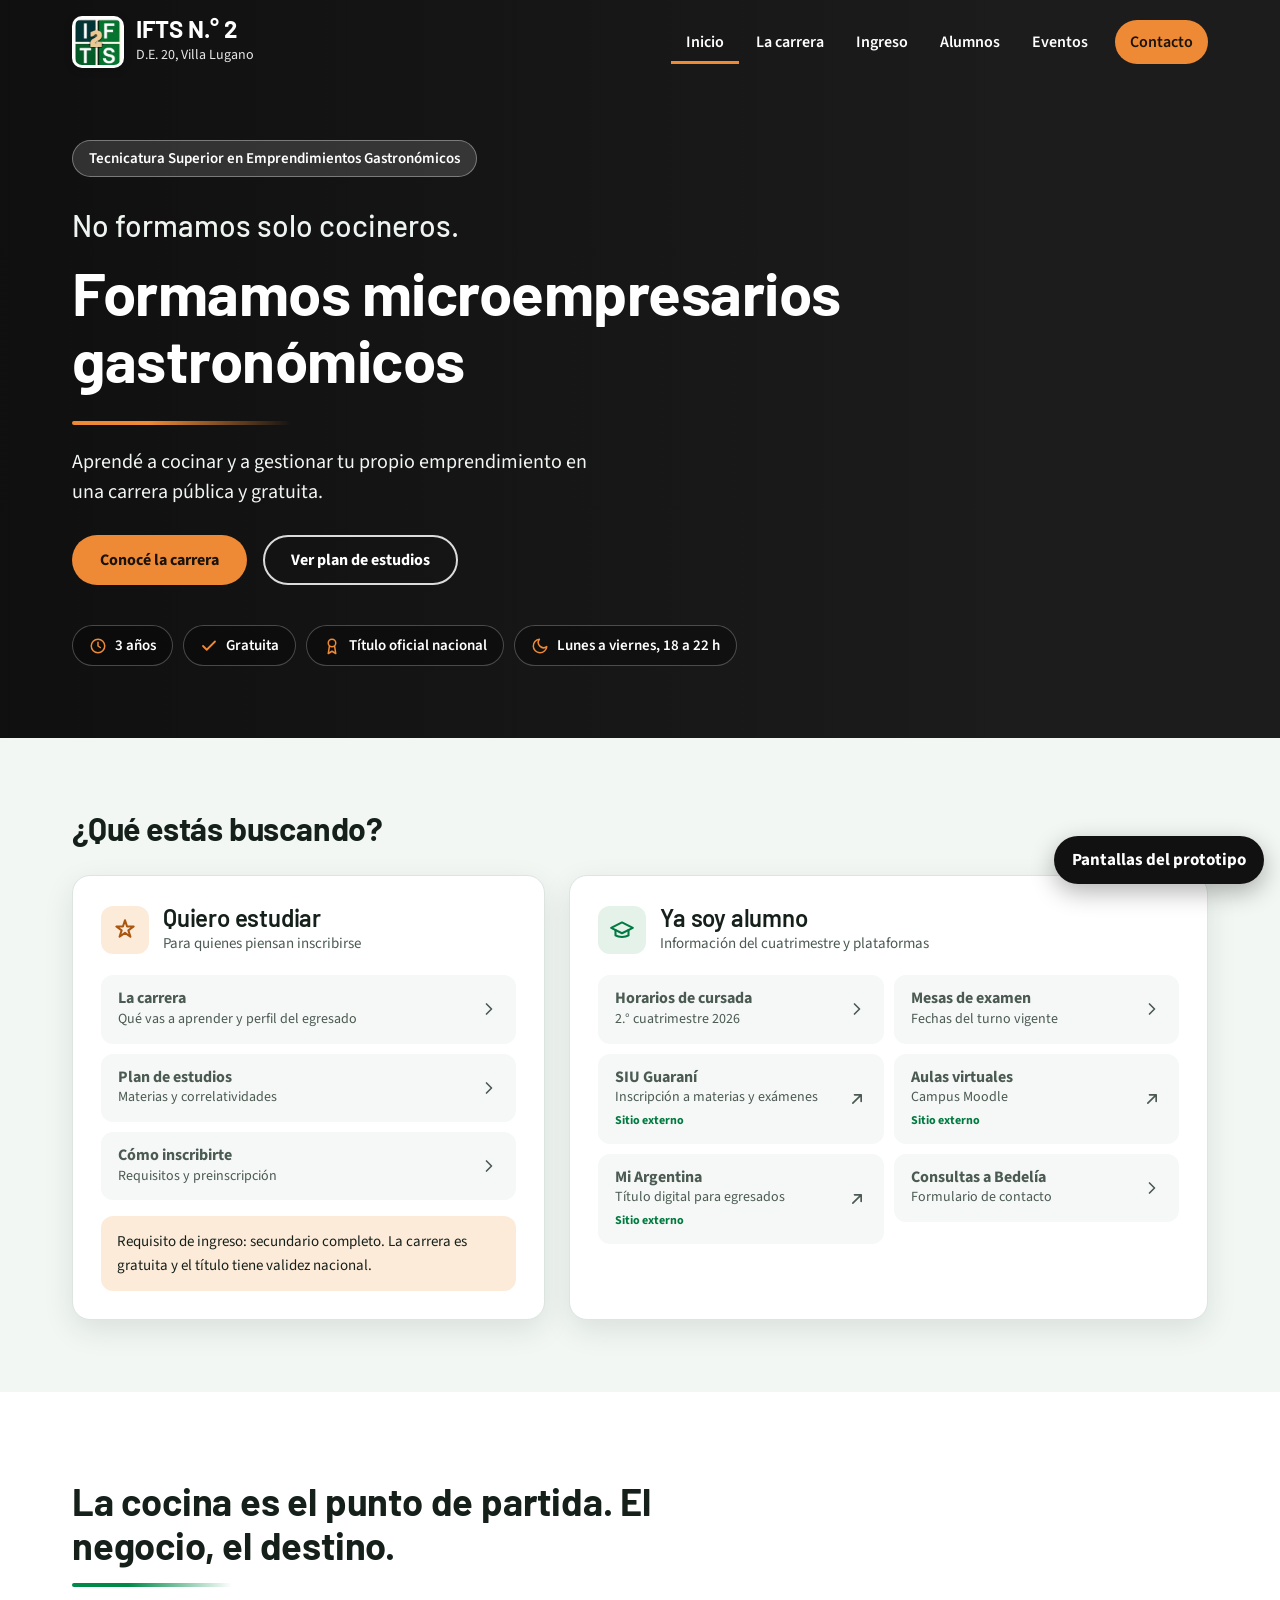
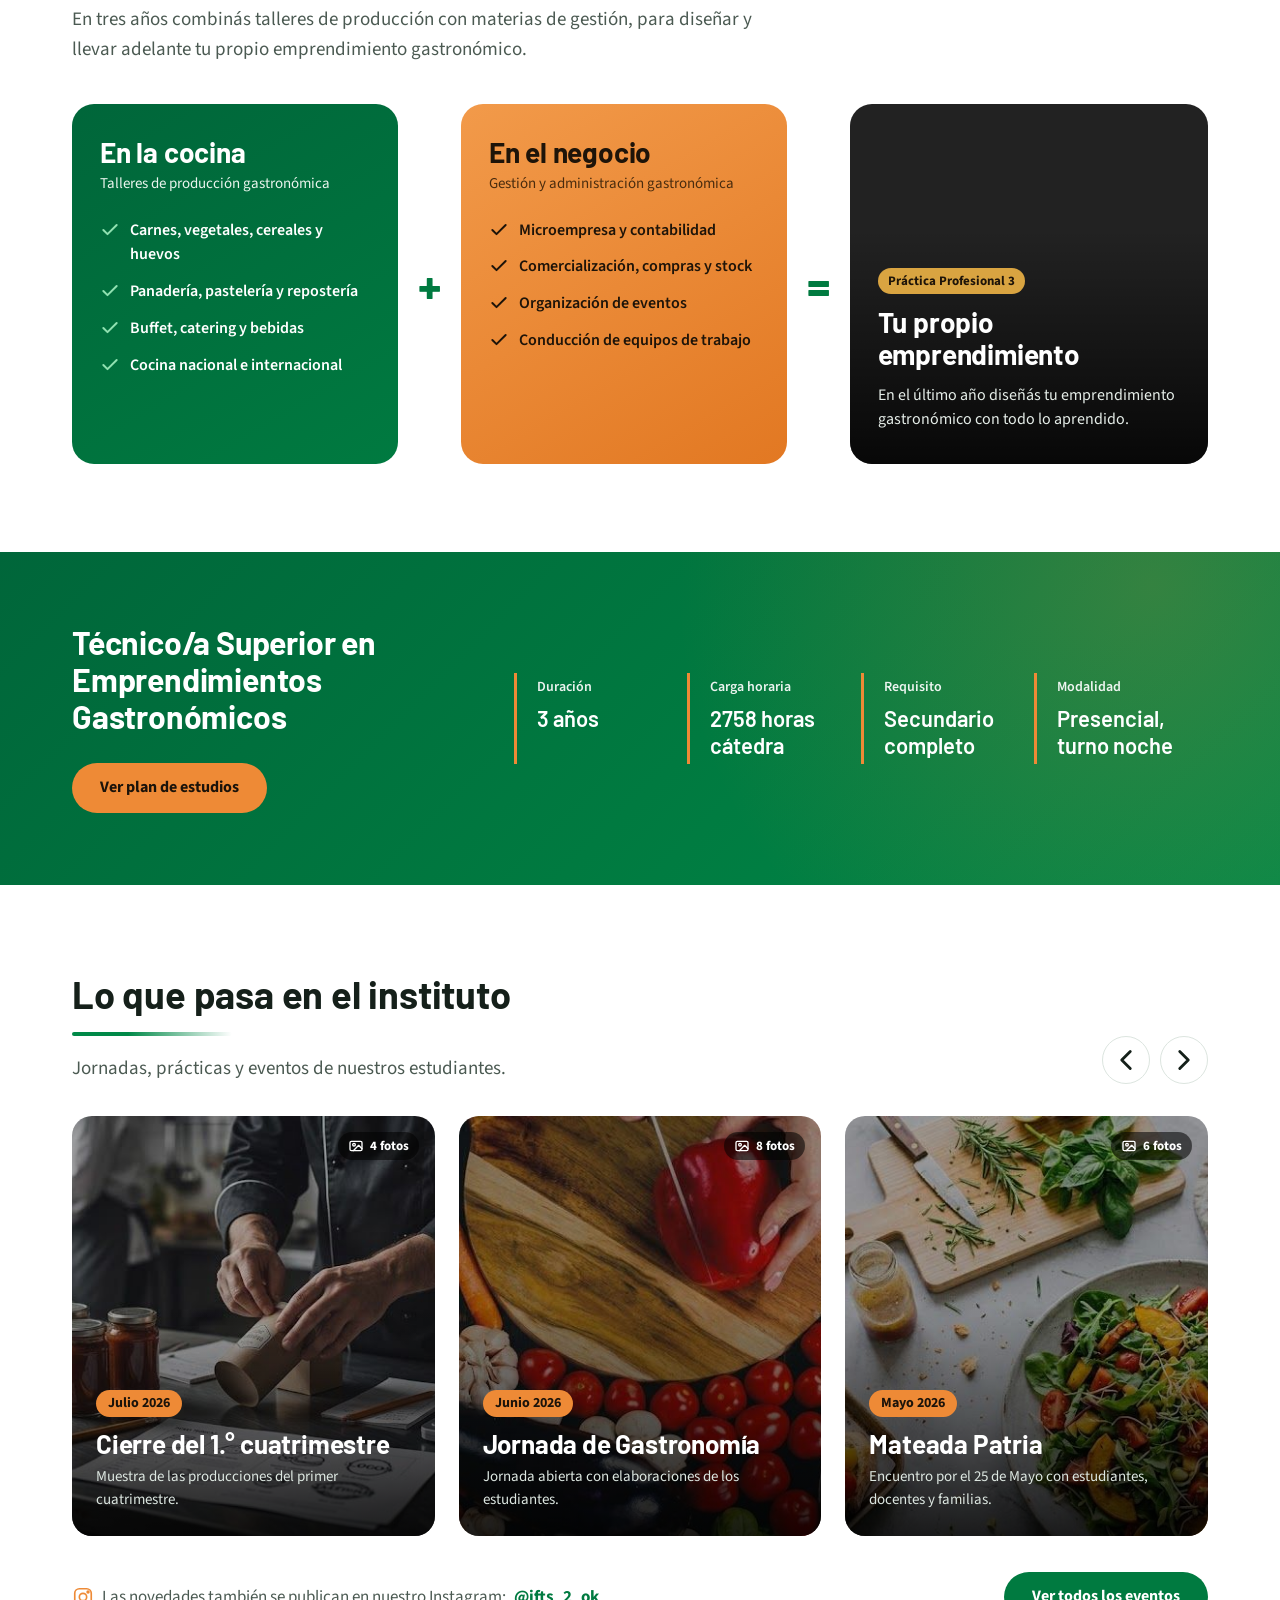
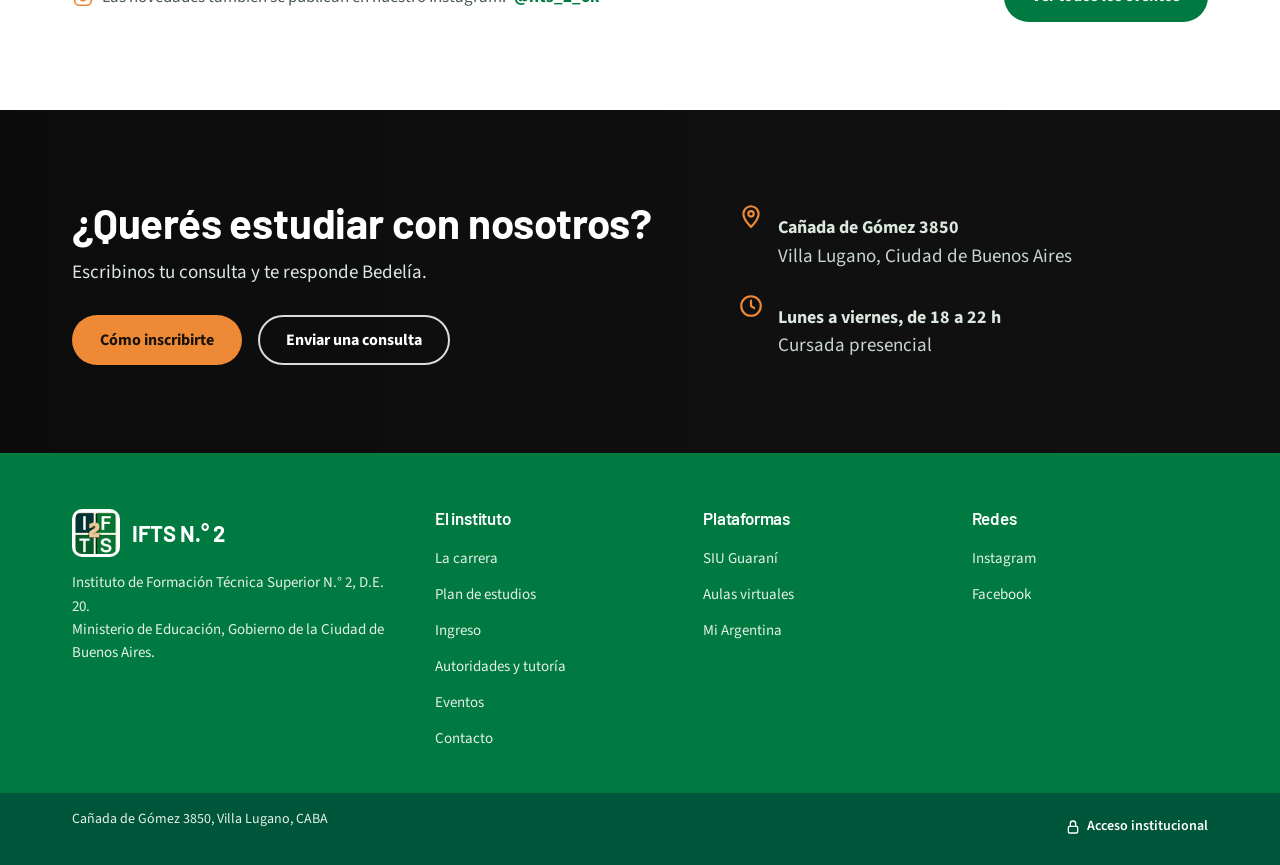
==== commit e96b8419: "Integra el prototipo de Mario con la arquitectura de Instagram" ====
--- a/index.html
+++ b/index.html
@@ -1,1174 +1,2694 @@
-<!DOCTYPE html>
-<html lang="es" class="scroll-smooth">
+<!doctype html>
+<html lang="es">
 
 <head>
-  <meta charset="UTF-8">
-  <meta name="viewport" content="width=device-width, initial-scale=1.0">
-  <title>IFTS N° 2 — Tecnicatura Superior en Emprendimientos Gastronómicos | GCBA</title>
-  <meta name="description"
-    content="Sitio oficial del Instituto de Formación Técnica Superior N° 2 D.E. 20. Educación pública, gratuita y de excelencia en CABA. Formamos empresarios y líderes de la gastronomía.">
-  <!-- Tailwind CSS CDN -->
-  <script src="https://cdn.tailwindcss.com"></script>
-  <!-- Google Fonts: Inter para alta legibilidad institucional -->
-  <link rel="preconnect" href="https://fonts.googleapis.com">
-  <link rel="preconnect" href="https://fonts.gstatic.com" crossorigin>
-  <link href="https://fonts.googleapis.com/css2?family=Inter:wght@400;500;600;700;800&display=swap" rel="stylesheet">
-  <script>
-    tailwind.config = {
-      theme: {
-        extend: {
-          fontFamily: {
-            sans: ['Inter', 'sans-serif'],
-          },
-          colors: {
-            caba: {
-              navy: '#0f2942',
-              blue: '#1e3a8a',
-              sky: '#0284c7',
-              yellow: '#facc15',
-              amber: '#b45309',
-            }
-          }
-        }
-      }
-    }
-  </script>
-  <style>
-    /* Estilos para el carrusel con scroll horizontal fluido y ocultamiento de barra nativa */
-    .no-scrollbar::-webkit-scrollbar {
-      display: none;
-    }
-
-    .no-scrollbar {
-      -ms-overflow-style: none;
-      scrollbar-width: none;
-    }
-  </style>
+    <meta charset="utf-8" />
+    <meta name="viewport" content="width=device-width, initial-scale=1, viewport-fit=cover" />
+    <title>Prototipo · IFTS N.° 2</title>
+    <link rel="preconnect" href="https://fonts.googleapis.com" />
+    <link rel="preconnect" href="https://fonts.gstatic.com" crossorigin />
+    <link
+        href="https://fonts.googleapis.com/css2?family=Barlow:wght@500;600;700&family=Source+Sans+3:wght@400;600;700&display=swap"
+        rel="stylesheet" />
+    <link rel="stylesheet" href="css/styles.css" />
 </head>
 
-<body class="bg-white text-slate-800 font-sans antialiased min-h-screen flex flex-col">
-
-  <!-- ================================================================= -->
-  <!-- 1. ENCABEZADO INSTITUCIONAL UNIFICADO (STICKY)                    -->
-  <!-- ================================================================= -->
-  <header class="sticky top-0 z-50 bg-white border-b border-slate-200 shadow-sm">
-    <!-- Barra Superior Ministerial GCBA -->
-    <div class="bg-[#0f2942] text-slate-100 text-xs py-2 px-4 sm:px-8 border-b border-slate-700/50">
-      <div class="max-w-7xl mx-auto flex flex-wrap items-center justify-between gap-3">
-        <div class="flex items-center gap-2">
-          <span class="inline-block w-2.5 h-2.5 rounded-full bg-amber-400"></span>
-          <span class="font-semibold tracking-wide text-white">Buenos Aires Ciudad</span>
-          <span class="text-slate-400">|</span>
-          <span class="hidden sm:inline text-slate-300">Ministerio de Educación</span>
-          <span class="hidden md:inline text-slate-400">•</span>
-          <span class="hidden md:inline text-slate-300">Dirección General de Educación Superior</span>
+<body>
+    <header class="encabezado" id="encabezado">
+        <div class="contenedor">
+            <a class="marca" href="#/inicio"><img data-img="LOGO" src="img/img-636b5bfe.gif"
+                    alt="Logo del IFTS N.° 2" /><span><strong>IFTS N.° 2</strong><small>D.E. 20, Villa
+                        Lugano</small></span></a>
+            <nav aria-label="Principal">
+                <button class="boton-menu" aria-expanded="false" aria-controls="menu" aria-label="Abrir menú"
+                    id="boton-menu">
+                    <svg viewBox="0 0 24 24" fill="none" stroke="currentColor" stroke-width="2" stroke-linecap="round"
+                        stroke-linejoin="round" aria-hidden="true">
+                        <path d="M3 6h18M3 12h18M3 18h18" />
+                    </svg>
+                </button>
+                <ul class="menu" id="menu">
+                    <li><a href="#/inicio" data-ruta="inicio">Inicio</a></li>
+                    <li><a href="#/carrera" data-ruta="carrera">La carrera</a></li>
+                    <li><a href="#/ingreso" data-ruta="ingreso">Ingreso</a></li>
+                    <li><a href="#/alumnos" data-ruta="alumnos">Alumnos</a></li>
+                    <li><a href="#/eventos" data-ruta="eventos">Eventos</a></li>
+                    <li class="destacado"><a href="#/contacto" data-ruta="contacto">Contacto</a></li>
+                </ul>
+            </nav>
         </div>
-        <div class="flex items-center gap-4 text-xs font-medium text-slate-300">
-          <span
-            class="bg-blue-950/80 text-blue-200 px-2 py-0.5 rounded border border-blue-800 text-[11px] font-semibold">Títulos
-            Oficiales de Validez Nacional</span>
-          <a href="#contacto" class="hover:text-white transition-colors hidden sm:inline">Contacto & Bedelía</a>
+    </header>
+    <main>
+        <div class="pagina" data-pagina="inicio">
+            <section class="portada" aria-labelledby="t-portada">
+                <div class="contenedor">
+                    <p class="pastilla">Tecnicatura Superior en Emprendimientos Gastronómicos</p>
+                    <h1 id="t-portada">
+                        <span class="antes">No formamos solo cocineros.</span><span class="lema">Formamos
+                            microempresarios gastronómicos</span>
+                    </h1>
+                    <span class="raya" aria-hidden="true"></span>
+                    <p class="bajada">
+                        Aprendé a cocinar y a gestionar tu propio emprendimiento en una carrera pública y
+                        gratuita.
+                    </p>
+                    <div class="acciones">
+                        <a class="boton boton-naranja" href="#/carrera">Conocé la carrera</a><a
+                            class="boton boton-claro" href="#/plan">Ver plan de estudios</a>
+                    </div>
+                    <ul class="chips">
+                        <li>
+                            <svg viewBox="0 0 24 24" fill="none" stroke="currentColor" stroke-width="2"
+                                stroke-linecap="round" stroke-linejoin="round" aria-hidden="true">
+                                <circle cx="12" cy="12" r="9" />
+                                <path d="M12 7v5l3 2" />
+                            </svg>3 años
+                        </li>
+                        <li>
+                            <svg viewBox="0 0 24 24" fill="none" stroke="currentColor" stroke-width="2.4"
+                                stroke-linecap="round" stroke-linejoin="round" aria-hidden="true">
+                                <path d="M20 6L9 17l-5-5" />
+                            </svg>Gratuita
+                        </li>
+                        <li>
+                            <svg viewBox="0 0 24 24" fill="none" stroke="currentColor" stroke-width="2"
+                                stroke-linecap="round" stroke-linejoin="round" aria-hidden="true">
+                                <circle cx="12" cy="8" r="5" />
+                                <path d="M8.5 12.5L7 22l5-3 5 3-1.5-9.5" />
+                            </svg>Título oficial nacional
+                        </li>
+                        <li>
+                            <svg viewBox="0 0 24 24" fill="none" stroke="currentColor" stroke-width="2"
+                                stroke-linecap="round" stroke-linejoin="round" aria-hidden="true">
+                                <path d="M21 12.8A9 9 0 1 1 11.2 3a7 7 0 0 0 9.8 9.8z" />
+                            </svg>Lunes a viernes, 18 a 22 h
+                        </li>
+                    </ul>
+                </div>
+            </section>
+            <section class="busqueda" aria-labelledby="t-buscar">
+                <div class="contenedor">
+                    <h2 id="t-buscar">¿Qué estás buscando?</h2>
+                    <div class="perfiles">
+                        <div class="perfil">
+                            <div class="perfil-cab">
+                                <span class="icono ic-naranja"><svg viewBox="0 0 24 24" fill="none"
+                                        stroke="currentColor" stroke-width="1.9" stroke-linecap="round"
+                                        stroke-linejoin="round" aria-hidden="true">
+                                        <path d="M12 3l1.9 5.8H20l-4.9 3.6 1.9 5.8L12 14.6l-5 3.6 1.9-5.8L4 8.8h6.1z" />
+                                    </svg></span>
+                                <div>
+                                    <h3>Quiero estudiar</h3>
+                                    <p>Para quienes piensan inscribirse</p>
+                                </div>
+                            </div>
+                            <ul class="enlaces">
+                                <li>
+                                    <a href="#/carrera"><span><strong>La carrera</strong><span>Qué vas a aprender y
+                                                perfil del egresado</span></span><span class="flecha"><svg
+                                                viewBox="0 0 24 24" fill="none" stroke="currentColor" stroke-width="2"
+                                                stroke-linecap="round" stroke-linejoin="round" aria-hidden="true">
+                                                <path d="M9 6l6 6-6 6" />
+                                            </svg></span></a>
+                                </li>
+                                <li>
+                                    <a href="#/plan"><span><strong>Plan de estudios</strong><span>Materias y
+                                                correlatividades</span></span><span class="flecha"><svg
+                                                viewBox="0 0 24 24" fill="none" stroke="currentColor" stroke-width="2"
+                                                stroke-linecap="round" stroke-linejoin="round" aria-hidden="true">
+                                                <path d="M9 6l6 6-6 6" />
+                                            </svg></span></a>
+                                </li>
+                                <li>
+                                    <a href="#/ingreso"><span><strong>Cómo inscribirte</strong><span>Requisitos y
+                                                preinscripción</span></span><span class="flecha"><svg
+                                                viewBox="0 0 24 24" fill="none" stroke="currentColor" stroke-width="2"
+                                                stroke-linecap="round" stroke-linejoin="round" aria-hidden="true">
+                                                <path d="M9 6l6 6-6 6" />
+                                            </svg></span></a>
+                                </li>
+                            </ul>
+                            <p class="nota-perfil">
+                                Requisito de ingreso: secundario completo. La carrera es gratuita y el título
+                                tiene validez nacional.
+                            </p>
+                        </div>
+                        <div class="perfil">
+                            <div class="perfil-cab">
+                                <span class="icono ic-verde"><svg viewBox="0 0 24 24" fill="none" stroke="currentColor"
+                                        stroke-width="1.9" stroke-linecap="round" stroke-linejoin="round"
+                                        aria-hidden="true">
+                                        <path d="M22 10L12 5 2 10l10 5 10-5z" />
+                                        <path d="M6 12v5c3 2 9 2 12 0v-5" />
+                                    </svg></span>
+                                <div>
+                                    <h3>Ya soy alumno</h3>
+                                    <p>Información del cuatrimestre y plataformas</p>
+                                </div>
+                            </div>
+                            <ul class="enlaces dos-col">
+                                <li>
+                                    <a href="#/alumnos"><span><strong>Horarios de cursada</strong><span>2.° cuatrimestre
+                                                2026</span></span><span class="flecha"><svg viewBox="0 0 24 24"
+                                                fill="none" stroke="currentColor" stroke-width="2"
+                                                stroke-linecap="round" stroke-linejoin="round" aria-hidden="true">
+                                                <path d="M9 6l6 6-6 6" />
+                                            </svg></span></a>
+                                </li>
+                                <li>
+                                    <a href="#/alumnos"><span><strong>Mesas de examen</strong><span>Fechas del turno
+                                                vigente</span></span><span class="flecha"><svg viewBox="0 0 24 24"
+                                                fill="none" stroke="currentColor" stroke-width="2"
+                                                stroke-linecap="round" stroke-linejoin="round" aria-hidden="true">
+                                                <path d="M9 6l6 6-6 6" />
+                                            </svg></span></a>
+                                </li>
+                                <li>
+                                    <a href="#/alumnos"><span><strong>SIU Guaraní</strong><span>Inscripción a materias y
+                                                exámenes</span><span class="externo">Sitio externo</span></span><span
+                                            class="flecha"><svg viewBox="0 0 24 24" fill="none" stroke="currentColor"
+                                                stroke-width="2" stroke-linecap="round" stroke-linejoin="round"
+                                                aria-hidden="true">
+                                                <path d="M7 17L17 7M9 7h8v8" />
+                                            </svg></span></a>
+                                </li>
+                                <li>
+                                    <a href="#/alumnos"><span><strong>Aulas virtuales</strong><span>Campus
+                                                Moodle</span><span class="externo">Sitio externo</span></span><span
+                                            class="flecha"><svg viewBox="0 0 24 24" fill="none" stroke="currentColor"
+                                                stroke-width="2" stroke-linecap="round" stroke-linejoin="round"
+                                                aria-hidden="true">
+                                                <path d="M7 17L17 7M9 7h8v8" />
+                                            </svg></span></a>
+                                </li>
+                                <li>
+                                    <a href="#/alumnos"><span><strong>Mi Argentina</strong><span>Título digital para
+                                                egresados</span><span class="externo">Sitio externo</span></span><span
+                                            class="flecha"><svg viewBox="0 0 24 24" fill="none" stroke="currentColor"
+                                                stroke-width="2" stroke-linecap="round" stroke-linejoin="round"
+                                                aria-hidden="true">
+                                                <path d="M7 17L17 7M9 7h8v8" />
+                                            </svg></span></a>
+                                </li>
+                                <li>
+                                    <a href="#/contacto"><span><strong>Consultas a Bedelía</strong><span>Formulario de
+                                                contacto</span></span><span class="flecha"><svg viewBox="0 0 24 24"
+                                                fill="none" stroke="currentColor" stroke-width="2"
+                                                stroke-linecap="round" stroke-linejoin="round" aria-hidden="true">
+                                                <path d="M9 6l6 6-6 6" />
+                                            </svg></span></a>
+                                </li>
+                            </ul>
+                        </div>
+                    </div>
+                </div>
+            </section>
+            <section class="seccion" aria-labelledby="t-ident">
+                <div class="contenedor">
+                    <div class="cabecera">
+                        <h2 id="t-ident">La cocina es el punto de partida. El negocio, el destino.</h2>
+                        <span class="raya" aria-hidden="true"></span>
+                        <p>
+                            En tres años combinás talleres de producción con materias de gestión, para diseñar y
+                            llevar adelante tu propio emprendimiento gastronómico.
+                        </p>
+                    </div>
+                    <div class="ecuacion">
+                        <div class="bloque cocina">
+                            <h3>En la cocina</h3>
+                            <p class="sub">Talleres de producción gastronómica</p>
+                            <ul>
+                                <li>
+                                    <svg viewBox="0 0 24 24" fill="none" stroke="currentColor" stroke-width="2.4"
+                                        stroke-linecap="round" stroke-linejoin="round" aria-hidden="true">
+                                        <path d="M20 6L9 17l-5-5" />
+                                    </svg>Carnes, vegetales, cereales y huevos
+                                </li>
+                                <li>
+                                    <svg viewBox="0 0 24 24" fill="none" stroke="currentColor" stroke-width="2.4"
+                                        stroke-linecap="round" stroke-linejoin="round" aria-hidden="true">
+                                        <path d="M20 6L9 17l-5-5" />
+                                    </svg>Panadería, pastelería y repostería
+                                </li>
+                                <li>
+                                    <svg viewBox="0 0 24 24" fill="none" stroke="currentColor" stroke-width="2.4"
+                                        stroke-linecap="round" stroke-linejoin="round" aria-hidden="true">
+                                        <path d="M20 6L9 17l-5-5" />
+                                    </svg>Buffet, catering y bebidas
+                                </li>
+                                <li>
+                                    <svg viewBox="0 0 24 24" fill="none" stroke="currentColor" stroke-width="2.4"
+                                        stroke-linecap="round" stroke-linejoin="round" aria-hidden="true">
+                                        <path d="M20 6L9 17l-5-5" />
+                                    </svg>Cocina nacional e internacional
+                                </li>
+                            </ul>
+                        </div>
+                        <div class="signo" aria-hidden="true">+</div>
+                        <div class="bloque negocio">
+                            <h3>En el negocio</h3>
+                            <p class="sub">Gestión y administración gastronómica</p>
+                            <ul>
+                                <li>
+                                    <svg viewBox="0 0 24 24" fill="none" stroke="currentColor" stroke-width="2.4"
+                                        stroke-linecap="round" stroke-linejoin="round" aria-hidden="true">
+                                        <path d="M20 6L9 17l-5-5" />
+                                    </svg>Microempresa y contabilidad
+                                </li>
+                                <li>
+                                    <svg viewBox="0 0 24 24" fill="none" stroke="currentColor" stroke-width="2.4"
+                                        stroke-linecap="round" stroke-linejoin="round" aria-hidden="true">
+                                        <path d="M20 6L9 17l-5-5" />
+                                    </svg>Comercialización, compras y stock
+                                </li>
+                                <li>
+                                    <svg viewBox="0 0 24 24" fill="none" stroke="currentColor" stroke-width="2.4"
+                                        stroke-linecap="round" stroke-linejoin="round" aria-hidden="true">
+                                        <path d="M20 6L9 17l-5-5" />
+                                    </svg>Organización de eventos
+                                </li>
+                                <li>
+                                    <svg viewBox="0 0 24 24" fill="none" stroke="currentColor" stroke-width="2.4"
+                                        stroke-linecap="round" stroke-linejoin="round" aria-hidden="true">
+                                        <path d="M20 6L9 17l-5-5" />
+                                    </svg>Conducción de equipos de trabajo
+                                </li>
+                            </ul>
+                        </div>
+                        <div class="signo" aria-hidden="true">=</div>
+                        <div class="bloque resultado">
+                            <span class="etiqueta">Práctica Profesional 3</span>
+                            <h3>Tu propio emprendimiento</h3>
+                            <p>
+                                En el último año diseñás tu emprendimiento gastronómico con todo lo aprendido.
+                            </p>
+                        </div>
+                    </div>
+                </div>
+            </section>
+            <section class="franja" aria-labelledby="t-ficha">
+                <div class="contenedor">
+                    <div>
+                        <h2 id="t-ficha">Técnico/a Superior en Emprendimientos Gastronómicos</h2>
+                        <div class="acciones">
+                            <a class="boton boton-naranja" href="#/plan">Ver plan de estudios</a>
+                        </div>
+                    </div>
+                    <dl>
+                        <div>
+                            <dt>Duración</dt>
+                            <dd>3 años</dd>
+                        </div>
+                        <div>
+                            <dt>Carga horaria</dt>
+                            <dd>2758 horas cátedra</dd>
+                        </div>
+                        <div>
+                            <dt>Requisito</dt>
+                            <dd>Secundario completo</dd>
+                        </div>
+                        <div>
+                            <dt>Modalidad</dt>
+                            <dd>Presencial, turno noche</dd>
+                        </div>
+                    </dl>
+                </div>
+            </section>
+            <section class="seccion" aria-labelledby="t-ev">
+                <div class="contenedor">
+                    <div class="eventos-cab">
+                        <div class="cabecera">
+                            <h2 id="t-ev">Lo que pasa en el instituto</h2>
+                            <span class="raya" aria-hidden="true"></span>
+                            <p>Jornadas, prácticas y eventos de nuestros estudiantes.</p>
+                        </div>
+                        <div class="controles">
+                            <button type="button" aria-label="Ver eventos anteriores" data-car="-1">
+                                <svg viewBox="0 0 24 24" fill="none" stroke="currentColor" stroke-width="2"
+                                    stroke-linecap="round" stroke-linejoin="round" aria-hidden="true">
+                                    <path d="M15 6l-6 6 6 6" />
+                                </svg></button><button type="button" aria-label="Ver más eventos" data-car="1">
+                                <svg viewBox="0 0 24 24" fill="none" stroke="currentColor" stroke-width="2"
+                                    stroke-linecap="round" stroke-linejoin="round" aria-hidden="true">
+                                    <path d="M9 6l6 6-6 6" />
+                                </svg>
+                            </button>
+                        </div>
+                    </div>
+                    <ul class="carrusel" id="carrusel">
+                        <li>
+                            <a class="tarjeta" href="#/evento"><span class="cant"><svg viewBox="0 0 24 24" fill="none"
+                                        stroke="currentColor" stroke-width="2" stroke-linecap="round"
+                                        stroke-linejoin="round" aria-hidden="true">
+                                        <rect x="3" y="5" width="18" height="14" rx="2" />
+                                        <circle cx="9" cy="10" r="2" />
+                                        <path d="M21 16l-5-5-8 8" />
+                                    </svg>4 fotos</span><img data-img="VERDURAS" src="img/img-636b5bfe.gif"
+                                    alt="Foto del evento Cierre del 1.° cuatrimestre" />
+                                <div class="texto">
+                                    <time>Julio 2026</time>
+                                    <h3>Cierre del 1.° cuatrimestre</h3>
+                                    <p>Muestra de las producciones del primer cuatrimestre.</p>
+                                    <span class="ver">Ver las fotos</span>
+                                </div>
+                            </a>
+                        </li>
+                        <li>
+                            <a class="tarjeta" href="#/evento"><span class="cant"><svg viewBox="0 0 24 24" fill="none"
+                                        stroke="currentColor" stroke-width="2" stroke-linecap="round"
+                                        stroke-linejoin="round" aria-hidden="true">
+                                        <rect x="3" y="5" width="18" height="14" rx="2" />
+                                        <circle cx="9" cy="10" r="2" />
+                                        <path d="M21 16l-5-5-8 8" />
+                                    </svg>8 fotos</span><img data-img="MORRON" src="img/img-636b5bfe.gif"
+                                    alt="Foto del evento Jornada de Gastronomía" />
+                                <div class="texto">
+                                    <time>Junio 2026</time>
+                                    <h3>Jornada de Gastronomía</h3>
+                                    <p>Jornada abierta con elaboraciones de los estudiantes.</p>
+                                    <span class="ver">Ver las fotos</span>
+                                </div>
+                            </a>
+                        </li>
+                        <li>
+                            <a class="tarjeta" href="#/evento"><span class="cant"><svg viewBox="0 0 24 24" fill="none"
+                                        stroke="currentColor" stroke-width="2" stroke-linecap="round"
+                                        stroke-linejoin="round" aria-hidden="true">
+                                        <rect x="3" y="5" width="18" height="14" rx="2" />
+                                        <circle cx="9" cy="10" r="2" />
+                                        <path d="M21 16l-5-5-8 8" />
+                                    </svg>6 fotos</span><img data-img="PLATO" src="img/img-636b5bfe.gif"
+                                    alt="Foto del evento Mateada Patria" />
+                                <div class="texto">
+                                    <time>Mayo 2026</time>
+                                    <h3>Mateada Patria</h3>
+                                    <p>Encuentro por el 25 de Mayo con estudiantes, docentes y familias.</p>
+                                    <span class="ver">Ver las fotos</span>
+                                </div>
+                            </a>
+                        </li>
+                        <li>
+                            <a class="tarjeta" href="#/evento"><span class="cant"><svg viewBox="0 0 24 24" fill="none"
+                                        stroke="currentColor" stroke-width="2" stroke-linecap="round"
+                                        stroke-linejoin="round" aria-hidden="true">
+                                        <rect x="3" y="5" width="18" height="14" rx="2" />
+                                        <circle cx="9" cy="10" r="2" />
+                                        <path d="M21 16l-5-5-8 8" />
+                                    </svg>5 fotos</span><img data-img="ESTUDIO" src="img/img-636b5bfe.gif"
+                                    alt="Foto del evento Noche de los Museos" />
+                                <div class="texto">
+                                    <time>Noviembre 2025</time>
+                                    <h3>Noche de los Museos</h3>
+                                    <p>El instituto abrió sus puertas a la comunidad.</p>
+                                    <span class="ver">Ver las fotos</span>
+                                </div>
+                            </a>
+                        </li>
+                    </ul>
+                    <div class="pie-carrusel">
+                        <p>
+                            <svg viewBox="0 0 24 24" fill="none" stroke="currentColor" stroke-width="1.8"
+                                stroke-linecap="round" stroke-linejoin="round" aria-hidden="true">
+                                <rect x="3" y="3" width="18" height="18" rx="5" />
+                                <circle cx="12" cy="12" r="4" />
+                                <circle cx="17.5" cy="6.5" r="1" fill="currentColor" />
+                            </svg>Las novedades también se publican en nuestro Instagram:
+                            <a class="enlace" href="#/eventos">@ifts_2_ok</a>
+                        </p>
+                        <a class="boton boton-verde" href="#/eventos">Ver todos los eventos</a>
+                    </div>
+                </div>
+            </section>
+            <section class="llamado" aria-labelledby="t-llam">
+                <div class="contenedor">
+                    <div>
+                        <h2 id="t-llam">¿Querés estudiar con nosotros?</h2>
+                        <p>Escribinos tu consulta y te responde Bedelía.</p>
+                        <div class="acciones">
+                            <a class="boton boton-naranja" href="#/ingreso">Cómo inscribirte</a><a
+                                class="boton boton-claro" href="#/contacto">Enviar una consulta</a>
+                        </div>
+                    </div>
+                    <div class="datos-contacto">
+                        <div>
+                            <svg viewBox="0 0 24 24" fill="none" stroke="currentColor" stroke-width="2"
+                                stroke-linecap="round" stroke-linejoin="round" aria-hidden="true">
+                                <path d="M12 22s7-6.2 7-12a7 7 0 0 0-14 0c0 5.8 7 12 7 12z" />
+                                <circle cx="12" cy="10" r="2.5" />
+                            </svg>
+                            <p>
+                                <strong>Cañada de Gómez 3850</strong><span>Villa Lugano, Ciudad de Buenos Aires</span>
+                            </p>
+                        </div>
+                        <div>
+                            <svg viewBox="0 0 24 24" fill="none" stroke="currentColor" stroke-width="2"
+                                stroke-linecap="round" stroke-linejoin="round" aria-hidden="true">
+                                <circle cx="12" cy="12" r="9" />
+                                <path d="M12 7v5l3 2" />
+                            </svg>
+                            <p><strong>Lunes a viernes, de 18 a 22 h</strong><span>Cursada presencial</span></p>
+                        </div>
+                    </div>
+                </div>
+            </section>
         </div>
-      </div>
+        <div class="pagina" data-pagina="carrera">
+            <section class="banner velo-medio" data-fondo="B_CARRERA">
+                <div class="contenedor">
+                    <h1>La carrera</h1>
+                    <span class="raya" aria-hidden="true"></span>
+                    <p>
+                        Técnico/a Superior en Emprendimientos Gastronómicos. Tres años de formación en cocina,
+                        gestión y emprendimiento.
+                    </p>
+                </div>
+            </section>
+            <nav class="subnav" aria-label="En esta página">
+                <div class="contenedor">
+                    <button type="button" data-ir="perfil">Perfil del egresado</button><button type="button"
+                        data-ir="aprender">¿Qué vas a aprender?</button><button type="button"
+                        data-ir="plan-estudios">Plan de estudios</button><button type="button"
+                        data-ir="autoridades">Autoridades y tutoría</button>
+                </div>
+            </nav>
+            <section class="seccion" id="perfil">
+                <div class="contenedor dos">
+                    <div class="texto-largo">
+                        <h2>Perfil del egresado</h2>
+                        <span class="raya" aria-hidden="true"></span>
+                        <p>
+                            Al egresar vas a estar capacitado/a para diseñar y gestionar emprendimientos
+                            gastronómicos, y para realizar tareas de planificación de la producción y de
+                            elaboración de productos alimenticios aptos para el consumo, conforme a las
+                            condiciones exigidas de higiene, seguridad y calidad.
+                        </p>
+                        <p>
+                            El instituto forma emprendedores gastronómicos desde hace 18 años, promoviendo la
+                            inserción laboral y los proyectos productivos que impactan en la comunidad.
+                        </p>
+                        <div class="acciones">
+                            <a class="boton boton-verde" href="#/plan">Ver plan de estudios</a><a class="enlace"
+                                href="#/contacto">Consultar por la inscripción</a>
+                        </div>
+                    </div>
+                    <div class="tarjeta-simple">
+                        <h3 style="margin-bottom: 16px">Datos de la carrera</h3>
+                        <ul class="enlaces">
+                            <li>
+                                <a href="#/plan"><span><strong>Título</strong><span>Técnico/a Superior en
+                                            Emprendimientos Gastronómicos</span></span></a>
+                            </li>
+                            <li>
+                                <a href="#/plan"><span><strong>Duración y carga horaria</strong><span>3 años, 2758 horas
+                                            cátedra</span></span></a>
+                            </li>
+                            <li>
+                                <a href="#/plan"><span><strong>Requisito</strong><span>Secundario
+                                            completo</span></span></a>
+                            </li>
+                            <li>
+                                <a href="#/contacto"><span><strong>Cursada</strong><span>Presencial, de lunes a viernes
+                                            de 18 a 22 h</span></span></a>
+                            </li>
+                        </ul>
+                    </div>
+                </div>
+            </section>
+            <section class="seccion seccion-alt" id="aprender">
+                <div class="contenedor">
+                    <div class="cabecera">
+                        <h2>¿Qué vas a aprender?</h2>
+                        <span class="raya" aria-hidden="true"></span>
+                        <p>Cuatro áreas formativas que combinan cocina, gestión y práctica profesional.</p>
+                    </div>
+                    <ul class="areas">
+                        <li>
+                            <a class="area area-verde" href="#/plan" data-abrir="p2">
+                                <div class="area-cab">
+                                    <span class="icono ic-verde"><svg viewBox="0 0 24 24" fill="none"
+                                            stroke="currentColor" stroke-width="1.9" stroke-linecap="round"
+                                            stroke-linejoin="round" aria-hidden="true">
+                                            <path d="M7 3v7a2 2 0 0 0 2 2v9M5 3v5M9 3v5M17 3c-2 1.5-3 4-3 7h3v11" />
+                                        </svg></span>
+                                    <h3>Producción gastronómica</h3>
+                                </div>
+                                <p>
+                                    Talleres de carnes, vegetales, pizzas y pastas, panadería, pastelería, buffet,
+                                    catering y cocina nacional e internacional.
+                                </p>
+                                <span class="base-area"><span class="cuenta">11 materias y talleres</span><span
+                                        class="ver-mat">Ver materias</span></span>
+                            </a>
+                        </li>
+                        <li>
+                            <a class="area area-naranja" href="#/plan" data-abrir="p3">
+                                <div class="area-cab">
+                                    <span class="icono ic-naranja"><svg viewBox="0 0 24 24" fill="none"
+                                            stroke="currentColor" stroke-width="1.9" stroke-linecap="round"
+                                            stroke-linejoin="round" aria-hidden="true">
+                                            <path d="M3 21h18M6 17v-5M11 17V7M16 17v-8M20 6l-4 3-5-2-5 4" />
+                                        </svg></span>
+                                    <h3>Gestión y administración</h3>
+                                </div>
+                                <p>
+                                    Microempresa, contabilidad, comercialización, recursos humanos, compras y
+                                    organización de eventos gastronómicos.
+                                </p>
+                                <span class="base-area"><span class="cuenta">8 materias</span><span class="ver-mat">Ver
+                                        materias</span></span>
+                            </a>
+                        </li>
+                        <li>
+                            <a class="area area-verde" href="#/plan" data-abrir="p1">
+                                <div class="area-cab">
+                                    <span class="icono ic-verde"><svg viewBox="0 0 24 24" fill="none"
+                                            stroke="currentColor" stroke-width="1.9" stroke-linecap="round"
+                                            stroke-linejoin="round" aria-hidden="true">
+                                            <circle cx="11" cy="11" r="6.5" />
+                                            <path d="M20.5 20.5l-4.8-4.8" />
+                                        </svg></span>
+                                    <h3>Análisis del sector</h3>
+                                </div>
+                                <p>
+                                    Introducción a la gastronomía, industria de la hospitalidad, economía y
+                                    organización empresarial.
+                                </p>
+                                <span class="base-area"><span class="cuenta">5 materias</span><span class="ver-mat">Ver
+                                        materias</span></span>
+                            </a>
+                        </li>
+                        <li>
+                            <a class="area area-naranja" href="#/plan" data-abrir="p4">
+                                <div class="area-cab">
+                                    <span class="icono ic-naranja"><svg viewBox="0 0 24 24" fill="none"
+                                            stroke="currentColor" stroke-width="1.9" stroke-linecap="round"
+                                            stroke-linejoin="round" aria-hidden="true">
+                                            <path d="M3 9l1.6-5h14.8L21 9M4 9h16v11H4zM9.5 20v-5.5h5V20" />
+                                        </svg></span>
+                                    <h3>Prácticas profesionales</h3>
+                                </div>
+                                <p>
+                                    Tres prácticas: observación organizacional, organización de la producción y
+                                    diseño de emprendimientos gastronómicos.
+                                </p>
+                                <span class="base-area"><span class="cuenta">3 prácticas</span><span class="ver-mat">Ver
+                                        materias</span></span>
+                            </a>
+                        </li>
+                    </ul>
+                </div>
+            </section>
+            <section class="seccion" id="plan-estudios">
+                <div class="contenedor">
+                    <div class="cabecera">
+                        <h2>Plan de estudios</h2>
+                        <span class="raya" aria-hidden="true"></span>
+                        <p>
+                            Materias, régimen y carga horaria de la tecnicatura, según la Resolución N.°
+                            1202/MEGC/2007.
+                        </p>
+                    </div>
+                    <div class="pestanas" role="tablist" data-grupo="plan">
+                        <button role="tab" aria-selected="true" data-tab="p1">Análisis del sector</button><button
+                            role="tab" aria-selected="false" data-tab="p2">
+                            Producción gastronómica</button><button role="tab" aria-selected="false" data-tab="p3">
+                            Gestión y administración</button><button role="tab" aria-selected="false" data-tab="p4">
+                            Prácticas profesionales
+                        </button>
+                    </div>
+                    <div class="panel-tab activa" id="p1" role="tabpanel">
+                        <div class="tabla-caja">
+                            <table>
+                                <thead>
+                                    <tr>
+                                        <th>Materia</th>
+                                        <th>Régimen</th>
+                                        <th>Horas cátedra</th>
+                                    </tr>
+                                </thead>
+                                <tbody>
+                                    <tr>
+                                        <td>Introducción a la Gastronomía</td>
+                                        <td>Materia cuatrimestral</td>
+                                        <td>96</td>
+                                    </tr>
+                                    <tr>
+                                        <td>Industria de la hospitalidad</td>
+                                        <td>Materia cuatrimestral</td>
+                                        <td>64</td>
+                                    </tr>
+                                    <tr>
+                                        <td>Principios de Economía</td>
+                                        <td>Materia cuatrimestral</td>
+                                        <td>96</td>
+                                    </tr>
+                                    <tr>
+                                        <td>Herramientas de Investigación</td>
+                                        <td>Materia cuatrimestral</td>
+                                        <td>96</td>
+                                    </tr>
+                                    <tr>
+                                        <td>Organización empresarial</td>
+                                        <td>Materia cuatrimestral</td>
+                                        <td>64</td>
+                                    </tr>
+                                </tbody>
+                            </table>
+                        </div>
+                    </div>
+                    <div class="panel-tab" id="p2" role="tabpanel">
+                        <div class="tabla-caja">
+                            <table>
+                                <thead>
+                                    <tr>
+                                        <th>Materia</th>
+                                        <th>Régimen</th>
+                                        <th>Horas cátedra</th>
+                                    </tr>
+                                </thead>
+                                <tbody>
+                                    <tr>
+                                        <td>Elaboraciones a base de vegetales, cereales y huevos</td>
+                                        <td>Taller cuatrimestral</td>
+                                        <td>144</td>
+                                    </tr>
+                                    <tr>
+                                        <td>Elaboraciones a base de carnes</td>
+                                        <td>Taller cuatrimestral</td>
+                                        <td>144</td>
+                                    </tr>
+                                    <tr>
+                                        <td>Elaboración de pizzas y pastas</td>
+                                        <td>Taller cuatrimestral</td>
+                                        <td>96</td>
+                                    </tr>
+                                    <tr>
+                                        <td>Elaboraciones de buffet</td>
+                                        <td>Taller cuatrimestral</td>
+                                        <td>96</td>
+                                    </tr>
+                                    <tr>
+                                        <td>Servicios de catering</td>
+                                        <td>Taller cuatrimestral</td>
+                                        <td>64</td>
+                                    </tr>
+                                    <tr>
+                                        <td>Cocina nacional e internacional</td>
+                                        <td>Taller cuatrimestral</td>
+                                        <td>64</td>
+                                    </tr>
+                                    <tr>
+                                        <td>Elaboraciones de Panadería</td>
+                                        <td>Materia cuatrimestral</td>
+                                        <td>80</td>
+                                    </tr>
+                                    <tr>
+                                        <td>Pastelería básica</td>
+                                        <td>Taller cuatrimestral</td>
+                                        <td>96</td>
+                                    </tr>
+                                    <tr>
+                                        <td>Repostería</td>
+                                        <td>Materia cuatrimestral</td>
+                                        <td>64</td>
+                                    </tr>
+                                    <tr>
+                                        <td>Seguridad e higiene en la Gastronomía</td>
+                                        <td>Materia anual</td>
+                                        <td>96</td>
+                                    </tr>
+                                    <tr>
+                                        <td>Nutrición</td>
+                                        <td>Materia cuatrimestral</td>
+                                        <td>64</td>
+                                    </tr>
+                                </tbody>
+                            </table>
+                        </div>
+                    </div>
+                    <div class="panel-tab" id="p3" role="tabpanel">
+                        <div class="tabla-caja">
+                            <table>
+                                <thead>
+                                    <tr>
+                                        <th>Materia</th>
+                                        <th>Régimen</th>
+                                        <th>Horas cátedra</th>
+                                    </tr>
+                                </thead>
+                                <tbody>
+                                    <tr>
+                                        <td>Introducción general a la microempresa</td>
+                                        <td>Materia cuatrimestral</td>
+                                        <td>64</td>
+                                    </tr>
+                                    <tr>
+                                        <td>Elementos de Administración y Contabilidad</td>
+                                        <td>Materia anual</td>
+                                        <td>128</td>
+                                    </tr>
+                                    <tr>
+                                        <td>Comercialización</td>
+                                        <td>Materia cuatrimestral</td>
+                                        <td>48</td>
+                                    </tr>
+                                    <tr>
+                                        <td>Recursos humanos</td>
+                                        <td>Materia cuatrimestral</td>
+                                        <td>64</td>
+                                    </tr>
+                                    <tr>
+                                        <td>Compras y gestión de stock</td>
+                                        <td>Materia cuatrimestral</td>
+                                        <td>48</td>
+                                    </tr>
+                                    <tr>
+                                        <td>Organización de eventos gastronómicos</td>
+                                        <td>Materia cuatrimestral</td>
+                                        <td>80</td>
+                                    </tr>
+                                    <tr>
+                                        <td>Taller de comunicación escrita</td>
+                                        <td>Taller cuatrimestral</td>
+                                        <td>72</td>
+                                    </tr>
+                                    <tr>
+                                        <td>Inglés técnico</td>
+                                        <td>Taller cuatrimestral</td>
+                                        <td>48</td>
+                                    </tr>
+                                </tbody>
+                            </table>
+                        </div>
+                    </div>
+                    <div class="panel-tab" id="p4" role="tabpanel">
+                        <div class="tabla-caja">
+                            <table>
+                                <thead>
+                                    <tr>
+                                        <th>Materia</th>
+                                        <th>Régimen</th>
+                                        <th>Horas cátedra</th>
+                                    </tr>
+                                </thead>
+                                <tbody>
+                                    <tr>
+                                        <td>Práctica Profesional 1: Observación organizacional</td>
+                                        <td>Taller cuatrimestral</td>
+                                        <td>48</td>
+                                    </tr>
+                                    <tr>
+                                        <td>Práctica Profesional 2: Organización de la producción</td>
+                                        <td>Taller cuatrimestral</td>
+                                        <td>48</td>
+                                    </tr>
+                                    <tr>
+                                        <td>Práctica Profesional 3: Diseño de Emprendimientos Gastronómicos</td>
+                                        <td>Taller cuatrimestral</td>
+                                        <td>160</td>
+                                    </tr>
+                                </tbody>
+                            </table>
+                        </div>
+                    </div>
+                    <div class="acciones">
+                        <a class="boton boton-verde" href="#/plan"><svg viewBox="0 0 24 24" fill="none"
+                                stroke="currentColor" stroke-width="2" stroke-linecap="round" stroke-linejoin="round"
+                                aria-hidden="true">
+                                <path d="M14 3H6a2 2 0 0 0-2 2v14a2 2 0 0 0 2 2h12a2 2 0 0 0 2-2V9z" />
+                                <path d="M14 3v6h6M8 13h8M8 17h5" />
+                            </svg>Régimen de correlatividades (PDF)</a><a class="boton boton-linea" href="#/plan"><svg
+                                viewBox="0 0 24 24" fill="none" stroke="currentColor" stroke-width="2"
+                                stroke-linecap="round" stroke-linejoin="round" aria-hidden="true">
+                                <path d="M7 17L17 7M9 7h8v8" />
+                            </svg>Resolución oficial del plan</a>
+                    </div>
+                </div>
+            </section>
+            <section class="seccion seccion-autoridades" id="autoridades" data-fondo="AUTORIDADES">
+                <div class="contenedor">
+                    <div class="cabecera">
+                        <h2>Autoridades y tutoría</h2>
+                        <span class="raya" aria-hidden="true"></span>
+                        <p>Equipo de conducción del instituto y acompañamiento a los estudiantes.</p>
+                    </div>
+                    <div class="personas">
+                        <div class="tarjeta-simple persona">
+                            <span class="avatar">CD</span>
+                            <div><strong>Cecilia C. Dipiazza</strong><span>Rectora</span></div>
+                        </div>
+                        <div class="tarjeta-simple persona">
+                            <span class="avatar">JS</span>
+                            <div>
+                                <strong>Prof. Julia Sboro</strong><span>Tutora institucional: acompaña a los estudiantes
+                                    durante la cursada</span>
+                            </div>
+                        </div>
+                    </div>
+                </div>
+            </section>
+        </div>
+        <div class="pagina" data-pagina="ingreso">
+            <section class="banner velo-fuerte" data-fondo="B_PLAN">
+                <div class="contenedor">
+                    <h1>Ingreso</h1>
+                    <span class="raya" aria-hidden="true"></span>
+                    <p>Cómo inscribirte en la Tecnicatura Superior en Emprendimientos Gastronómicos.</p>
+                </div>
+            </section>
+            <section class="seccion">
+                <div class="contenedor">
+                    <div class="cabecera">
+                        <h2>Ingreso <span data-anio="0"></span></h2>
+                        <span class="raya" aria-hidden="true"></span>
+                        <p>
+                            Inscripción para el primer cuatrimestre. El preingreso a las carreras de Técnica
+                            Superior lo organiza la Agencia de Habilidades para el Futuro del Gobierno de la
+                            Ciudad.
+                        </p>
+                    </div>
+                    <div class="vigente">
+                        <span class="etiqueta et-naranja">Fechas a confirmar</span><span style="color: var(--suave)">Se
+                            publican cuando la Agencia de Habilidades para el Futuro las comunica.</span>
+                    </div>
+                    <ol class="cronograma">
+                        <li>
+                            <span class="paso-num">1</span><span class="paso-fecha">Del 6 de noviembre de <span
+                                    data-anio="-1"></span> al 5 de marzo de
+                                <span data-anio="0"></span></span>
+                            <h3>Preinscripción</h3>
+                            <p>
+                                En SIU Guaraní: cargás tus datos, elegís la carrera, el instituto y el horario, y
+                                subís tu DNI y el título secundario.
+                            </p>
+                        </li>
+                        <li>
+                            <span class="paso-num">2</span><span class="paso-fecha">Del 6 de noviembre de <span
+                                    data-anio="-1"></span> al 7 de marzo de
+                                <span data-anio="0"></span></span>
+                            <h3>Curso de preparación</h3>
+                            <p>
+                                Virtual y autoasistido, en el aula Moodle. No es obligatorio, pero te prepara para
+                                los exámenes.
+                            </p>
+                        </li>
+                        <li>
+                            <span class="paso-num">3</span><span class="paso-fecha">Del 3 de febrero al 7 de marzo de
+                                <span data-anio="0"></span></span>
+                            <h3>Exámenes obligatorios</h3>
+                            <p>
+                                ECOPE e IPEMAT, en Moodle. Tenés un solo intento y dos horas para cada examen.
+                            </p>
+                        </li>
+                        <li>
+                            <span class="paso-num">4</span><span class="paso-fecha">Desde el 12 de marzo de <span
+                                    data-anio="0"></span></span>
+                            <h3>Confirmación de vacante</h3>
+                            <p>
+                                Las vacantes se asignan por orden de mérito, según la suma de los puntajes de
+                                ambos exámenes.
+                            </p>
+                        </li>
+                    </ol>
+                    <div class="acciones">
+                        <a class="boton boton-naranja"
+                            href="https://guarani-autogestionagencia.bue.edu.ar/preinscripcion/SSAALV/acceso"
+                            target="_blank" rel="noopener">Ir a la preinscripción<svg viewBox="0 0 24 24" fill="none"
+                                stroke="currentColor" stroke-width="2" stroke-linecap="round" stroke-linejoin="round"
+                                aria-hidden="true">
+                                <path d="M7 17L17 7M9 7h8v8" />
+                            </svg></a><a class="boton boton-linea"
+                            href="https://www.buenosaires.gob.ar/educacion/estudiantes/sistema-educativo/terciario/formacion-tecnica-superior"
+                            target="_blank" rel="noopener">Ver la oferta educativa<svg viewBox="0 0 24 24" fill="none"
+                                stroke="currentColor" stroke-width="2" stroke-linecap="round" stroke-linejoin="round"
+                                aria-hidden="true">
+                                <path d="M7 17L17 7M9 7h8v8" />
+                            </svg></a>
+                    </div>
+                    <details class="archivo">
+                        <summary>
+                            Ingresos anteriores
+                            <span class="flecha"><svg viewBox="0 0 24 24" fill="none" stroke="currentColor"
+                                    stroke-width="2" stroke-linecap="round" stroke-linejoin="round" aria-hidden="true">
+                                    <path d="M6 9l6 6 6-6" />
+                                </svg></span>
+                        </summary>
+                        <div class="lista">
+                            <a href="#/ingreso"><strong>Ingreso <span data-anio="-1"></span></strong><span>Cronograma y
+                                    material de preingreso</span></a><a href="#/ingreso"><strong>Ingreso <span
+                                        data-anio="-2"></span></strong><span>Cronograma y material de
+                                    preingreso</span></a>
+                        </div>
+                    </details>
+                </div>
+            </section>
+            <section class="seccion seccion-alt">
+                <div class="contenedor dos">
+                    <div>
+                        <div class="cabecera">
+                            <h2>Preguntas frecuentes</h2>
+                            <span class="raya" aria-hidden="true"></span>
+                        </div>
+                        <details class="faq">
+                            <summary>
+                                ¿Qué necesito para inscribirme?<span class="flecha"><svg viewBox="0 0 24 24" fill="none"
+                                        stroke="currentColor" stroke-width="2" stroke-linecap="round"
+                                        stroke-linejoin="round" aria-hidden="true">
+                                        <path d="M6 9l6 6 6-6" />
+                                    </svg></span>
+                            </summary>
+                            <p>
+                                Tener el secundario completo y cargar en SIU Guaraní tu DNI y el título. Si tenés
+                                más de 25 años y no terminaste el secundario, escribí a
+                                preingreso.ifts@bue.edu.ar.
+                            </p>
+                        </details>
+                        <details class="faq">
+                            <summary>
+                                ¿Puedo anotarme en más de una carrera?<span class="flecha"><svg viewBox="0 0 24 24"
+                                        fill="none" stroke="currentColor" stroke-width="2" stroke-linecap="round"
+                                        stroke-linejoin="round" aria-hidden="true">
+                                        <path d="M6 9l6 6 6-6" />
+                                    </svg></span>
+                            </summary>
+                            <p>
+                                No. En la preinscripción elegís una sola tecnicatura y el instituto donde querés
+                                cursar.
+                            </p>
+                        </details>
+                        <details class="faq">
+                            <summary>
+                                ¿Cómo entro al curso de preparación?<span class="flecha"><svg viewBox="0 0 24 24"
+                                        fill="none" stroke="currentColor" stroke-width="2" stroke-linecap="round"
+                                        stroke-linejoin="round" aria-hidden="true">
+                                        <path d="M6 9l6 6 6-6" />
+                                    </svg></span>
+                            </summary>
+                            <p>
+                                Unos 7 días después de preinscribirte te llega un correo con el usuario y la
+                                contraseña del aula virtual.
+                            </p>
+                        </details>
+                        <details class="faq">
+                            <summary>
+                                ¿Qué se evalúa en los exámenes?<span class="flecha"><svg viewBox="0 0 24 24" fill="none"
+                                        stroke="currentColor" stroke-width="2" stroke-linecap="round"
+                                        stroke-linejoin="round" aria-hidden="true">
+                                        <path d="M6 9l6 6 6-6" />
+                                    </svg></span>
+                            </summary>
+                            <p>
+                                Los contenidos de Estrategias de Comprensión y Producción Escrita (ECOPE) e
+                                Introducción al Pensamiento Matemático (IPEMAT). Los módulos de Pensamiento
+                                Computacional e Introducción a la Técnica Superior no tienen examen.
+                            </p>
+                        </details>
+                        <details class="faq">
+                            <summary>
+                                ¿Cómo se asignan las vacantes?<span class="flecha"><svg viewBox="0 0 24 24" fill="none"
+                                        stroke="currentColor" stroke-width="2" stroke-linecap="round"
+                                        stroke-linejoin="round" aria-hidden="true">
+                                        <path d="M6 9l6 6 6-6" />
+                                    </svg></span>
+                            </summary>
+                            <p>
+                                Por orden de mérito, según el puntaje total de los dos exámenes. La confirmación
+                                se comunica a partir de mediados de marzo.
+                            </p>
+                        </details>
+                    </div>
+                    <aside class="material">
+                        <img src="img/img-47d91167.jpg" alt="Portada de la guía de preingreso" />
+                        <div class="material-cuerpo">
+                            <span class="etiqueta et-verde">Material de preingreso</span>
+                            <h3>Guía de preingreso a Técnica Superior</h3>
+                            <p>Presentación de la Agencia de Habilidades para el Futuro. PDF de 6 páginas.</p>
+                            <div class="acciones">
+                                <button class="boton boton-verde boton-chico" type="button" id="ver-pdf">
+                                    Ver la guía</button><button class="boton boton-linea boton-chico" type="button"
+                                    id="bajar-pdf">
+                                    Descargar
+                                </button>
+                            </div>
+                            <p class="nota-material">
+                                Consultas sobre el preingreso:
+                                <strong>preingreso.ifts@bue.edu.ar</strong><br />Consultas sobre el instituto:
+                                <a class="enlace" href="#/contacto" style="min-height: 0">escribile a Bedelía</a>
+                            </p>
+                        </div>
+                    </aside>
+                </div>
+            </section>
+        </div>
+        <div class="pagina" data-pagina="alumnos">
+            <section class="banner velo-suave" data-fondo="B_ALUMNOS">
+                <div class="contenedor">
+                    <h1>Alumnos</h1>
+                    <span class="raya" aria-hidden="true"></span>
+                    <p>Horarios de cursada, mesas de examen y plataformas del instituto.</p>
+                </div>
+            </section>
+            <section class="seccion">
+                <div class="contenedor">
+                    <div class="vigente">
+                        <span class="etiqueta et-verde"><svg viewBox="0 0 24 24" fill="none" stroke="currentColor"
+                                stroke-width="2.4" stroke-linecap="round" stroke-linejoin="round" aria-hidden="true">
+                                <path d="M20 6L9 17l-5-5" />
+                            </svg>Vigente</span><strong>2.° cuatrimestre 2026</strong><span
+                            style="color: var(--suave)">Actualizado el 10 de agosto de 2026</span>
+                    </div>
+                    <div class="pestanas" role="tablist" data-grupo="alu">
+                        <button role="tab" aria-selected="true" data-tab="h1">Horarios 1.° año</button><button
+                            role="tab" aria-selected="false" data-tab="h2">Horarios 2.° año</button><button role="tab"
+                            aria-selected="false" data-tab="h3">Horarios 3.° año</button><button role="tab"
+                            aria-selected="false" data-tab="m1">Mesas de examen</button><button role="tab"
+                            aria-selected="false" data-tab="i1">Inscripciones</button>
+                    </div>
+                    <div class="panel-tab activa" id="h1">
+                        <div class="tabla-caja">
+                            <table>
+                                <thead>
+                                    <tr>
+                                        <th>Día (18 a 22 h)</th>
+                                        <th>Materia</th>
+                                        <th>Aula</th>
+                                    </tr>
+                                </thead>
+                                <tbody>
+                                    <tr>
+                                        <td>Lunes</td>
+                                        <td>Introducción a la Gastronomía</td>
+                                        <td>Aula 2</td>
+                                    </tr>
+                                    <tr>
+                                        <td>Martes</td>
+                                        <td>Elaboraciones a base de vegetales, cereales y huevos</td>
+                                        <td>Cocina 1</td>
+                                    </tr>
+                                    <tr>
+                                        <td>Miércoles</td>
+                                        <td>Principios de Economía</td>
+                                        <td>Aula 2</td>
+                                    </tr>
+                                    <tr>
+                                        <td>Jueves</td>
+                                        <td>Seguridad e higiene en la Gastronomía</td>
+                                        <td>Aula 3</td>
+                                    </tr>
+                                    <tr>
+                                        <td>Viernes</td>
+                                        <td>Industria de la hospitalidad</td>
+                                        <td>Aula 2</td>
+                                    </tr>
+                                </tbody>
+                            </table>
+                        </div>
+                    </div>
+                    <div class="panel-tab" id="h2">
+                        <div class="tabla-caja">
+                            <table>
+                                <thead>
+                                    <tr>
+                                        <th>Día (18 a 22 h)</th>
+                                        <th>Materia</th>
+                                        <th>Aula</th>
+                                    </tr>
+                                </thead>
+                                <tbody>
+                                    <tr>
+                                        <td>Lunes</td>
+                                        <td>Elaboraciones a base de carnes</td>
+                                        <td>Cocina 1</td>
+                                    </tr>
+                                    <tr>
+                                        <td>Martes</td>
+                                        <td>Elementos de Administración y Contabilidad</td>
+                                        <td>Aula 4</td>
+                                    </tr>
+                                    <tr>
+                                        <td>Miércoles</td>
+                                        <td>Pastelería básica</td>
+                                        <td>Cocina 2</td>
+                                    </tr>
+                                    <tr>
+                                        <td>Jueves</td>
+                                        <td>Comercialización</td>
+                                        <td>Aula 3</td>
+                                    </tr>
+                                    <tr>
+                                        <td>Viernes</td>
+                                        <td>Elaboraciones de buffet</td>
+                                        <td>Cocina 1</td>
+                                    </tr>
+                                </tbody>
+                            </table>
+                        </div>
+                    </div>
+                    <div class="panel-tab" id="h3">
+                        <div class="tabla-caja">
+                            <table>
+                                <thead>
+                                    <tr>
+                                        <th>Día (18 a 22 h)</th>
+                                        <th>Materia</th>
+                                        <th>Aula</th>
+                                    </tr>
+                                </thead>
+                                <tbody>
+                                    <tr>
+                                        <td>Lunes</td>
+                                        <td>Organización de eventos gastronómicos</td>
+                                        <td>Aula 4</td>
+                                    </tr>
+                                    <tr>
+                                        <td>Martes</td>
+                                        <td>Servicios de catering</td>
+                                        <td>Cocina 2</td>
+                                    </tr>
+                                    <tr>
+                                        <td>Miércoles</td>
+                                        <td>Recursos humanos</td>
+                                        <td>Aula 3</td>
+                                    </tr>
+                                    <tr>
+                                        <td>Jueves</td>
+                                        <td>Práctica Profesional 3</td>
+                                        <td>Cocina 1</td>
+                                    </tr>
+                                    <tr>
+                                        <td>Viernes</td>
+                                        <td>Inglés técnico</td>
+                                        <td>Aula 2</td>
+                                    </tr>
+                                </tbody>
+                            </table>
+                        </div>
+                    </div>
+                    <div class="panel-tab" id="m1">
+                        <div class="tabla-caja">
+                            <table>
+                                <thead>
+                                    <tr>
+                                        <th>Materia</th>
+                                        <th>Fecha</th>
+                                        <th>Hora</th>
+                                    </tr>
+                                </thead>
+                                <tbody>
+                                    <tr>
+                                        <td>Introducción a la Gastronomía</td>
+                                        <td>Lunes 30 de noviembre</td>
+                                        <td>18 h</td>
+                                    </tr>
+                                    <tr>
+                                        <td>Principios de Economía</td>
+                                        <td>Martes 1 de diciembre</td>
+                                        <td>18 h</td>
+                                    </tr>
+                                    <tr>
+                                        <td>Elaboraciones a base de carnes</td>
+                                        <td>Miércoles 2 de diciembre</td>
+                                        <td>18 h</td>
+                                    </tr>
+                                    <tr>
+                                        <td>Comercialización</td>
+                                        <td>Jueves 3 de diciembre</td>
+                                        <td>19 h</td>
+                                    </tr>
+                                    <tr>
+                                        <td>Organización de eventos gastronómicos</td>
+                                        <td>Viernes 4 de diciembre</td>
+                                        <td>18 h</td>
+                                    </tr>
+                                </tbody>
+                            </table>
+                        </div>
+                    </div>
+                    <div class="panel-tab" id="i1">
+                        <div class="tabla-caja">
+                            <table>
+                                <thead>
+                                    <tr>
+                                        <th>Trámite</th>
+                                        <th>Fechas</th>
+                                        <th>Dónde</th>
+                                    </tr>
+                                </thead>
+                                <tbody>
+                                    <tr>
+                                        <td>Inscripción a mesas del turno noviembre-diciembre</td>
+                                        <td>Del 16 al 20 de noviembre</td>
+                                        <td>SIU Guaraní</td>
+                                    </tr>
+                                    <tr>
+                                        <td>
+                                            Inscripción a materias del 1.° cuatrimestre <span data-anio="0"></span>
+                                        </td>
+                                        <td>Marzo de <span data-anio="0"></span> (a confirmar)</td>
+                                        <td>SIU Guaraní</td>
+                                    </tr>
+                                </tbody>
+                            </table>
+                        </div>
+                    </div>
+                    <div class="acciones">
+                        <a class="boton boton-linea" href="#/alumnos"><svg viewBox="0 0 24 24" fill="none"
+                                stroke="currentColor" stroke-width="2" stroke-linecap="round" stroke-linejoin="round"
+                                aria-hidden="true">
+                                <path d="M14 3H6a2 2 0 0 0-2 2v14a2 2 0 0 0 2 2h12a2 2 0 0 0 2-2V9z" />
+                                <path d="M14 3v6h6M8 13h8M8 17h5" />
+                            </svg>Descargar horarios (PDF)</a>
+                    </div>
+                </div>
+            </section>
+            <section class="seccion seccion-alt">
+                <div class="contenedor">
+                    <div class="cabecera">
+                        <h2>Enlaces útiles</h2>
+                        <span class="raya" aria-hidden="true"></span>
+                        <p>Las plataformas que usás durante la cursada, en un solo lugar.</p>
+                    </div>
+                    <ul class="enlaces dos-col">
+                        <li>
+                            <a href="#/alumnos"><span><strong>SIU Guaraní: alumnos</strong><span>Inscripción a materias
+                                        y exámenes, historia académica</span><span class="externo">Sitio
+                                        externo</span></span><span class="flecha"><svg viewBox="0 0 24 24" fill="none"
+                                        stroke="currentColor" stroke-width="2" stroke-linecap="round"
+                                        stroke-linejoin="round" aria-hidden="true">
+                                        <path d="M7 17L17 7M9 7h8v8" />
+                                    </svg></span></a>
+                        </li>
+                        <li>
+                            <a href="#/alumnos"><span><strong>SIU Guaraní: gestión académica</strong><span>Acceso para
+                                        profesores y Secretaría Académica</span><span class="externo">Sitio
+                                        externo</span></span><span class="flecha"><svg viewBox="0 0 24 24" fill="none"
+                                        stroke="currentColor" stroke-width="2" stroke-linecap="round"
+                                        stroke-linejoin="round" aria-hidden="true">
+                                        <path d="M7 17L17 7M9 7h8v8" />
+                                    </svg></span></a>
+                        </li>
+                        <li>
+                            <a href="#/alumnos"><span><strong>Aulas virtuales</strong><span>Campus Moodle del
+                                        instituto</span><span class="externo">Sitio externo</span></span><span
+                                    class="flecha"><svg viewBox="0 0 24 24" fill="none" stroke="currentColor"
+                                        stroke-width="2" stroke-linecap="round" stroke-linejoin="round"
+                                        aria-hidden="true">
+                                        <path d="M7 17L17 7M9 7h8v8" />
+                                    </svg></span></a>
+                        </li>
+                        <li>
+                            <a href="#/alumnos"><span><strong>Mi Argentina</strong><span>Título digital para
+                                        egresados</span><span class="externo">Sitio externo</span></span><span
+                                    class="flecha"><svg viewBox="0 0 24 24" fill="none" stroke="currentColor"
+                                        stroke-width="2" stroke-linecap="round" stroke-linejoin="round"
+                                        aria-hidden="true">
+                                        <path d="M7 17L17 7M9 7h8v8" />
+                                    </svg></span></a>
+                        </li>
+                    </ul>
+                </div>
+            </section>
+        </div>
+        <div class="pagina" data-pagina="eventos">
+            <section class="banner velo-suave" data-fondo="B_EVENTOS">
+                <div class="contenedor">
+                    <h1>Galería de eventos</h1>
+                    <span class="raya" aria-hidden="true"></span>
+                    <p>
+                        Jornadas, muestras y encuentros que reflejan la experiencia real de la carrera y del
+                        instituto.
+                    </p>
+                </div>
+            </section>
+            <section class="seccion">
+                <div class="contenedor">
+                    <div class="eventos-cab">
+                        <div class="cabecera">
+                            <h2>Eventos 2026</h2>
+                            <span class="raya" aria-hidden="true"></span>
+                            <p>
+                                Explorá las jornadas, muestras y encuentros gastronómicos que se realizaron este
+                                año en el instituto.
+                            </p>
+                        </div>
+                        <div class="vista" role="group" aria-label="Cómo ver los eventos">
+                            <button type="button" aria-pressed="true" data-vista="grilla">
+                                <svg viewBox="0 0 24 24" fill="none" stroke="currentColor" stroke-width="2"
+                                    stroke-linecap="round" stroke-linejoin="round" aria-hidden="true">
+                                    <rect x="3" y="3" width="7" height="7" rx="1.5" />
+                                    <rect x="14" y="3" width="7" height="7" rx="1.5" />
+                                    <rect x="3" y="14" width="7" height="7" rx="1.5" />
+                                    <rect x="14" y="14" width="7" height="7" rx="1.5" />
+                                </svg><span>Cuadrícula</span></button><button type="button" aria-pressed="false"
+                                data-vista="lista">
+                                <svg viewBox="0 0 24 24" fill="none" stroke="currentColor" stroke-width="2"
+                                    stroke-linecap="round" stroke-linejoin="round" aria-hidden="true">
+                                    <rect x="3" y="4" width="6" height="6" rx="1.5" />
+                                    <rect x="3" y="14" width="6" height="6" rx="1.5" />
+                                    <path d="M13 6h8M13 9h5M13 16h8M13 19h5" />
+                                </svg><span>Lista</span>
+                            </button>
+                        </div>
+                    </div>
+                    <ul class="grilla-eventos">
+                        <li>
+                            <a class="tarjeta" href="#/evento"><span class="cant"><svg viewBox="0 0 24 24" fill="none"
+                                        stroke="currentColor" stroke-width="2" stroke-linecap="round"
+                                        stroke-linejoin="round" aria-hidden="true">
+                                        <rect x="3" y="5" width="18" height="14" rx="2" />
+                                        <circle cx="9" cy="10" r="2" />
+                                        <path d="M21 16l-5-5-8 8" />
+                                    </svg>4 fotos</span><img data-img="VERDURAS" src="img/img-636b5bfe.gif"
+                                    alt="Foto del evento Cierre del 1.° cuatrimestre" />
+                                <div class="texto">
+                                    <time>Julio 2026</time>
+                                    <h3>Cierre del 1.° cuatrimestre</h3>
+                                    <p>Muestra de las producciones del primer cuatrimestre.</p>
+                                    <span class="ver">Ver las fotos</span>
+                                </div>
+                            </a>
+                        </li>
+                        <li>
+                            <a class="tarjeta" href="#/evento"><span class="cant"><svg viewBox="0 0 24 24" fill="none"
+                                        stroke="currentColor" stroke-width="2" stroke-linecap="round"
+                                        stroke-linejoin="round" aria-hidden="true">
+                                        <rect x="3" y="5" width="18" height="14" rx="2" />
+                                        <circle cx="9" cy="10" r="2" />
+                                        <path d="M21 16l-5-5-8 8" />
+                                    </svg>8 fotos</span><img data-img="MORRON" src="img/img-636b5bfe.gif"
+                                    alt="Foto del evento Jornada de Gastronomía" />
+                                <div class="texto">
+                                    <time>Junio 2026</time>
+                                    <h3>Jornada de Gastronomía</h3>
+                                    <p>Jornada abierta con elaboraciones de los estudiantes.</p>
+                                    <span class="ver">Ver las fotos</span>
+                                </div>
+                            </a>
+                        </li>
+                        <li>
+                            <a class="tarjeta" href="#/evento"><span class="cant"><svg viewBox="0 0 24 24" fill="none"
+                                        stroke="currentColor" stroke-width="2" stroke-linecap="round"
+                                        stroke-linejoin="round" aria-hidden="true">
+                                        <rect x="3" y="5" width="18" height="14" rx="2" />
+                                        <circle cx="9" cy="10" r="2" />
+                                        <path d="M21 16l-5-5-8 8" />
+                                    </svg>6 fotos</span><img data-img="PLATO" src="img/img-636b5bfe.gif"
+                                    alt="Foto del evento Mateada Patria" />
+                                <div class="texto">
+                                    <time>Mayo 2026</time>
+                                    <h3>Mateada Patria</h3>
+                                    <p>Encuentro por el 25 de Mayo con estudiantes, docentes y familias.</p>
+                                    <span class="ver">Ver las fotos</span>
+                                </div>
+                            </a>
+                        </li>
+                    </ul>
+                    <details class="archivo">
+                        <summary>
+                            Años anteriores
+                            <span class="flecha"><svg viewBox="0 0 24 24" fill="none" stroke="currentColor"
+                                    stroke-width="2" stroke-linecap="round" stroke-linejoin="round" aria-hidden="true">
+                                    <path d="M6 9l6 6 6-6" />
+                                </svg></span>
+                        </summary>
+                        <div class="lista">
+                            <a href="#/evento"><strong>Noche de los Museos</strong><span>Noviembre 2025</span></a><a
+                                href="#/evento"><strong>Colación de egresados</strong><span>Diciembre 2024</span></a><a
+                                href="#/evento"><strong>Jornada de Gastronomía</strong><span>Octubre 2024</span></a><a
+                                href="#/evento"><strong>Mateada Patria</strong><span>Mayo 2024</span></a>
+                        </div>
+                    </details>
+                </div>
+            </section>
+        </div>
+        <div class="pagina" data-pagina="evento">
+            <section class="banner" data-fondo="PLATO">
+                <div class="contenedor">
+                    <p class="migas"><a href="#/eventos">Galería de eventos</a></p>
+                    <h1>Mateada Patria</h1>
+                    <span class="raya" aria-hidden="true"></span>
+                    <p>Encuentro por el 25 de Mayo con estudiantes, docentes y familias.</p>
+                </div>
+            </section>
+            <section class="seccion">
+                <div class="contenedor detalle">
+                    <div class="galeria">
+                        <div class="principal">
+                            <img id="foto-principal" data-img="PLATO" src="img/img-636b5bfe.gif"
+                                alt="Foto principal del evento" />
+                        </div>
+                        <div class="miniaturas">
+                            <button type="button" aria-pressed="true" data-foto="PLATO">
+                                <img data-img="PLATO" src="img/img-636b5bfe.gif"
+                                    alt="Foto 1 del evento" /></button><button type="button" aria-pressed="false"
+                                data-foto="VERDURAS">
+                                <img data-img="VERDURAS" src="img/img-636b5bfe.gif"
+                                    alt="Foto 2 del evento" /></button><button type="button" aria-pressed="false"
+                                data-foto="MORRON">
+                                <img data-img="MORRON" src="img/img-636b5bfe.gif"
+                                    alt="Foto 3 del evento" /></button><button type="button" aria-pressed="false"
+                                data-foto="ESTUDIO">
+                                <img data-img="ESTUDIO" src="img/img-636b5bfe.gif"
+                                    alt="Foto 4 del evento" /></button><button type="button" aria-pressed="false"
+                                data-foto="HERO">
+                                <img data-img="HERO" src="img/img-636b5bfe.gif" alt="Foto 5 del evento" />
+                            </button>
+                        </div>
+                    </div>
+                    <div class="info-evento">
+                        <div class="meta">
+                            <span class="etiqueta et-naranja">Mayo 2026</span><span class="etiqueta et-gris">6
+                                fotos</span>
+                        </div>
+                        <h2>Mateada Patria</h2>
+                        <p>
+                            Para celebrar el 25 de Mayo, estudiantes de todos los años prepararon pastelitos,
+                            tortas fritas y mate cocido para compartir con docentes, familias y vecinos del
+                            barrio.
+                        </p>
+                        <p>
+                            Fue también una práctica real de organización de eventos: planificación de compras,
+                            producción y atención del público.
+                        </p>
+                        <div class="caja-ig">
+                            <strong style="display: flex; gap: 8px; align-items: center"><svg width="22" height="22"
+                                    style="color: var(--naranja)" viewBox="0 0 24 24" fill="none" stroke="currentColor"
+                                    stroke-width="1.8" stroke-linecap="round" stroke-linejoin="round"
+                                    aria-hidden="true">
+                                    <rect x="3" y="3" width="18" height="18" rx="5" />
+                                    <circle cx="12" cy="12" r="4" />
+                                    <circle cx="17.5" cy="6.5" r="1" fill="currentColor" />
+                                </svg>Publicado desde Instagram</strong>
+                            <p>Esta publicación llegó al sitio con el hashtag #IFTSEventos.</p>
+                            <a class="enlace" href="#/evento">Ver la publicación en Instagram</a>
+                        </div>
+                        <div class="acciones">
+                            <a class="boton boton-linea" href="#/eventos"><svg viewBox="0 0 24 24" fill="none"
+                                    stroke="currentColor" stroke-width="2" stroke-linecap="round"
+                                    stroke-linejoin="round" aria-hidden="true">
+                                    <path d="M15 6l-6 6 6 6" />
+                                </svg>Volver a eventos</a>
+                        </div>
+                    </div>
+                </div>
+            </section>
+        </div>
+        <div class="pagina" data-pagina="contacto">
+            <section class="banner velo-suave" data-fondo="B_CONTACTO">
+                <div class="contenedor">
+                    <h1>Contacto</h1>
+                    <span class="raya" aria-hidden="true"></span>
+                    <p>Escribinos y te responde Bedelía por correo.</p>
+                </div>
+            </section>
+            <section class="seccion">
+                <div class="contenedor dos">
+                    <form class="tarjeta-simple"
+                        onsubmit="event.preventDefault();document.getElementById('ok-contacto').classList.add('visible')">
+                        <div class="fila">
+                            <div class="campo">
+                                <label for="c-nombre">Nombre y apellido</label><input id="c-nombre" autocomplete="name"
+                                    placeholder="Ej.: Lucía Fernández" />
+                            </div>
+                            <div class="campo">
+                                <label for="c-mail">Correo electrónico</label><input id="c-mail" type="email"
+                                    autocomplete="email" placeholder="nombre@correo.com" />
+                            </div>
+                        </div>
+                        <div class="campo">
+                            <label for="c-motivo">Motivo de la consulta</label><select id="c-motivo">
+                                <option>Inscripción a la carrera</option>
+                                <option>Horarios y mesas de examen</option>
+                                <option>Trámites y certificados</option>
+                                <option>Otro</option>
+                            </select>
+                        </div>
+                        <div class="campo">
+                            <label for="c-msj">Mensaje</label><textarea id="c-msj"
+                                placeholder="Escribí tu consulta"></textarea>
+                        </div>
+                        <label class="captcha"><input type="checkbox" /> No soy un robot</label>
+                        <button class="boton boton-naranja" type="submit">Enviar consulta</button>
+                        <p class="aviso" id="ok-contacto" role="status">
+                            Tu consulta fue enviada. Bedelía te va a responder a tu correo.
+                        </p>
+                    </form>
+                    <div class="tarjeta-simple">
+                        <h3 style="margin-bottom: 18px">Dónde y cuándo</h3>
+                        <ul class="enlaces">
+                            <li>
+                                <a href="#/contacto"><span><strong>Cañada de Gómez 3850</strong><span>Villa Lugano,
+                                            Ciudad de Buenos Aires</span></span><span class="flecha"><svg
+                                            viewBox="0 0 24 24" fill="none" stroke="currentColor" stroke-width="2"
+                                            stroke-linecap="round" stroke-linejoin="round" aria-hidden="true">
+                                            <path d="M12 22s7-6.2 7-12a7 7 0 0 0-14 0c0 5.8 7 12 7 12z" />
+                                            <circle cx="12" cy="10" r="2.5" />
+                                        </svg></span></a>
+                            </li>
+                            <li>
+                                <a href="#/contacto"><span><strong>Lunes a viernes, de 18 a 22 h</strong><span>Cursada
+                                            presencial</span></span><span class="flecha"><svg viewBox="0 0 24 24"
+                                            fill="none" stroke="currentColor" stroke-width="2" stroke-linecap="round"
+                                            stroke-linejoin="round" aria-hidden="true">
+                                            <circle cx="12" cy="12" r="9" />
+                                            <path d="M12 7v5l3 2" />
+                                        </svg></span></a>
+                            </li>
+                            <li>
+                                <a href="#/contacto"><span><strong>Instagram</strong><span>@ifts_2_ok</span></span><span
+                                        class="flecha"><svg viewBox="0 0 24 24" fill="none" stroke="currentColor"
+                                            stroke-width="1.8" stroke-linecap="round" stroke-linejoin="round"
+                                            aria-hidden="true">
+                                            <rect x="3" y="3" width="18" height="18" rx="5" />
+                                            <circle cx="12" cy="12" r="4" />
+                                            <circle cx="17.5" cy="6.5" r="1" fill="currentColor" />
+                                        </svg></span></a>
+                            </li>
+                        </ul>
+                    </div>
+                </div>
+            </section>
+        </div>
+    </main>
+    <footer class="pie" id="pie">
+        <div class="contenedor">
+            <div>
+                <div class="logo-pie">
+                    <img data-img="LOGO" src="img/img-636b5bfe.gif" alt="" /><strong>IFTS N.° 2</strong>
+                </div>
+                <p>
+                    Instituto de Formación Técnica Superior N.° 2, D.E. 20.<br />Ministerio de Educación,
+                    Gobierno de la Ciudad de Buenos Aires.
+                </p>
+            </div>
+            <div>
+                <h3>El instituto</h3>
+                <ul>
+                    <li><a href="#/carrera">La carrera</a></li>
+                    <li><a href="#/plan">Plan de estudios</a></li>
+                    <li><a href="#/ingreso">Ingreso</a></li>
+                    <li><a href="#/carrera">Autoridades y tutoría</a></li>
+                    <li><a href="#/eventos">Eventos</a></li>
+                    <li><a href="#/contacto">Contacto</a></li>
+                </ul>
+            </div>
+            <div>
+                <h3>Plataformas</h3>
+                <ul>
+                    <li><a href="#/alumnos">SIU Guaraní</a></li>
+                    <li><a href="#/alumnos">Aulas virtuales</a></li>
+                    <li><a href="#/alumnos">Mi Argentina</a></li>
+                </ul>
+            </div>
+            <div>
+                <h3>Redes</h3>
+                <ul>
+                    <li><a href="#/eventos">Instagram</a></li>
+                    <li><a href="#/eventos">Facebook</a></li>
+                </ul>
+            </div>
+        </div>
+        <div class="pie-final">
+            <div class="contenedor">
+                <p style="color: #e4f1e9">Cañada de Gómez 3850, Villa Lugano, CABA</p>
+                <a href="#/login"><svg viewBox="0 0 24 24" fill="none" stroke="currentColor" stroke-width="2"
+                        stroke-linecap="round" stroke-linejoin="round" aria-hidden="true">
+                        <rect x="5" y="11" width="14" height="10" rx="2" />
+                        <path d="M8 11V7a4 4 0 0 1 8 0v4" />
+                    </svg>Acceso institucional</a>
+            </div>
+        </div>
+    </footer>
+    <div class="login" data-pagina="login">
+        <div class="lado-foto">
+            <a class="volver-foto" href="#/inicio"><svg viewBox="0 0 24 24" fill="none" stroke="currentColor"
+                    stroke-width="2" stroke-linecap="round" stroke-linejoin="round" aria-hidden="true">
+                    <path d="M19 12H5M11 6l-6 6 6 6" />
+                </svg>Volver al sitio</a>
+            <div>
+                <h2>Panel de administración</h2>
+                <p>Gestión de eventos, horarios y contenido del sitio.</p>
+            </div>
+        </div>
+        <div class="lado-form">
+            <form id="form-login" novalidate>
+                <a class="marca" href="#/inicio"><img data-img="LOGO" src="img/img-636b5bfe.gif"
+                        alt="Logo del IFTS N.° 2" /><span><strong>IFTS N.° 2</strong><small>Volver al
+                            sitio</small></span></a>
+                <h1>Iniciar sesión</h1>
+                <p class="sub">Ingresá con el usuario que te asignó el instituto.</p>
+                <div class="campo">
+                    <label for="l-mail">Correo electrónico</label><input id="l-mail" type="email"
+                        autocomplete="username" value="matias.pelaez@ifts2.edu.ar" />
+                </div>
+                <div class="campo">
+                    <label for="l-pass">Contraseña</label><input id="l-pass" type="password"
+                        autocomplete="current-password" value="contraseña" />
+                </div>
+                <p class="aviso" id="error-login" role="alert"></p>
+                <button class="boton boton-verde" type="submit" style="width: 100%">Ingresar</button>
+            </form>
+        </div>
     </div>
-
-    <!-- Barra de Navegación Principal IFTS N° 2 -->
-    <div class="max-w-7xl mx-auto px-4 sm:px-8 py-3 flex items-center justify-between gap-4">
-      <!-- Identidad Institucional Principal -->
-      <a href="#"
-        class="flex items-center gap-3.5 group focus:outline-none focus:ring-2 focus:ring-blue-600 rounded-lg p-1">
-        <div
-          class="w-12 h-12 rounded-lg bg-blue-900 text-white flex flex-col items-center justify-center font-extrabold shadow-sm border border-blue-950 group-hover:bg-blue-800 transition-colors">
-          <span class="text-[10px] uppercase tracking-wider leading-none text-blue-200">IFTS</span>
-          <span class="text-xl font-black leading-tight text-amber-400">2</span>
+    <div class="admin" data-pagina="admin">
+        <aside class="lateral">
+            <a class="marca" href="#/admin"><img data-img="LOGO" src="img/img-636b5bfe.gif"
+                    alt="Logo del IFTS N.° 2" /><span><strong>IFTS N.° 2</strong><small>Panel de
+                        administración</small></span></a><a class="item actual" href="#/admin"><svg viewBox="0 0 24 24"
+                    fill="none" stroke="currentColor" stroke-width="2" stroke-linecap="round" stroke-linejoin="round"
+                    aria-hidden="true">
+                    <path d="M3 11l9-7 9 7v9a1 1 0 0 1-1 1h-5v-6H9v6H4a1 1 0 0 1-1-1z" />
+                </svg><span>Inicio</span></a><a class="item" href="#/admin-eventos" data-solo-admin><svg
+                    viewBox="0 0 24 24" fill="none" stroke="currentColor" stroke-width="2" stroke-linecap="round"
+                    stroke-linejoin="round" aria-hidden="true">
+                    <rect x="3" y="5" width="18" height="14" rx="2" />
+                    <circle cx="9" cy="10" r="2" />
+                    <path d="M21 16l-5-5-8 8" />
+                </svg><span>Eventos</span></a><a class="item" href="#/admin-academica"><svg viewBox="0 0 24 24"
+                    fill="none" stroke="currentColor" stroke-width="2" stroke-linecap="round" stroke-linejoin="round"
+                    aria-hidden="true">
+                    <rect x="3" y="4" width="18" height="17" rx="2" />
+                    <path d="M16 2v4M8 2v4M3 10h18" />
+                </svg><span>Información académica</span></a><a class="item" href="#/admin-contenido"
+                data-solo-admin><svg viewBox="0 0 24 24" fill="none" stroke="currentColor" stroke-width="2"
+                    stroke-linecap="round" stroke-linejoin="round" aria-hidden="true">
+                    <path d="M14 3H6a2 2 0 0 0-2 2v14a2 2 0 0 0 2 2h12a2 2 0 0 0 2-2V9z" />
+                    <path d="M14 3v6h6M8 13h8M8 17h5" />
+                </svg><span>Contenido institucional</span></a>
+            <a class="item" href="#/admin-usuarios" data-solo-admin><svg viewBox="0 0 24 24" fill="none"
+                    stroke="currentColor" stroke-width="2" stroke-linecap="round" stroke-linejoin="round"
+                    aria-hidden="true">
+                    <circle cx="9" cy="8" r="3.5" />
+                    <path d="M2 20c0-3.5 3-6 7-6s7 2.5 7 6M16 4.5a3.5 3.5 0 0 1 0 7M18 14.5c2.2.7 4 2.5 4 5.5" />
+                </svg><span>Usuarios</span></a>
+            <div class="abajo">
+                <a class="item" href="#/inicio"><svg viewBox="0 0 24 24" fill="none" stroke="currentColor"
+                        stroke-width="2" stroke-linecap="round" stroke-linejoin="round" aria-hidden="true">
+                        <path d="M2 12s4-7 10-7 10 7 10 7-4 7-10 7S2 12 2 12z" />
+                        <circle cx="12" cy="12" r="3" />
+                    </svg><span>Ver el sitio</span></a><a class="item" href="#/login"><svg viewBox="0 0 24 24"
+                        fill="none" stroke="currentColor" stroke-width="2" stroke-linecap="round"
+                        stroke-linejoin="round" aria-hidden="true">
+                        <path d="M9 21H5a2 2 0 0 1-2-2V5a2 2 0 0 1 2-2h4M16 17l5-5-5-5M21 12H9" />
+                    </svg><span>Cerrar sesión</span></a>
+            </div>
+        </aside>
+        <main class="contenido-admin">
+            <div class="barra-admin">
+                <span class="usuario" data-usuario><span class="avatar">MP</span>Matías Peláez</span>
+            </div>
+            <div class="cab-admin">
+                <div>
+                    <h1 id="saludo-admin">Hola, Matías</h1>
+                    <p>¿Qué querés actualizar hoy?</p>
+                </div>
+            </div>
+            <div class="atajos">
+                <a class="atajo at-1" data-solo-admin href="#/admin-evento-nuevo"><svg viewBox="0 0 24 24" fill="none"
+                        stroke="currentColor" stroke-width="2" stroke-linecap="round" stroke-linejoin="round"
+                        aria-hidden="true">
+                        <path d="M12 5v14M5 12h14" />
+                    </svg>
+                    <div>
+                        <strong>Cargar un evento</strong><br /><span>Fotos, fecha y descripción</span>
+                    </div>
+                </a><a class="atajo at-2" href="#/admin-academica"><svg viewBox="0 0 24 24" fill="none"
+                        stroke="currentColor" stroke-width="2" stroke-linecap="round" stroke-linejoin="round"
+                        aria-hidden="true">
+                        <rect x="3" y="4" width="18" height="17" rx="2" />
+                        <path d="M16 2v4M8 2v4M3 10h18" />
+                    </svg>
+                    <div>
+                        <strong>Publicar horarios o mesas</strong><br /><span>El período anterior pasa al archivo</span>
+                    </div>
+                </a><a class="atajo at-3" data-solo-admin href="#/admin-contenido"><svg viewBox="0 0 24 24" fill="none"
+                        stroke="currentColor" stroke-width="2" stroke-linecap="round" stroke-linejoin="round"
+                        aria-hidden="true">
+                        <path d="M4 20h4L19 9l-4-4L4 16z" />
+                    </svg>
+                    <div>
+                        <strong>Editar contenido</strong><br /><span>Plan, autoridades, enlaces</span>
+                    </div>
+                </a>
+            </div>
+            <div class="resumen">
+                <div class="dato" data-solo-admin><span>Eventos visibles</span><strong>3</strong></div>
+                <a class="dato" data-solo-admin href="#/admin-eventos" style="text-decoration: none"><span>Publicaciones
+                        de Instagram para revisar</span><strong>1</strong></a>
+                <div class="dato">
+                    <span>Período académico vigente</span><strong style="font-size: 22px">2.° cuatrimestre 2026</strong>
+                </div>
+            </div>
+            <div class="caja">
+                <h2>Últimos cambios</h2>
+                <ul class="actividad">
+                    <li>
+                        <span>Se publicó el evento <strong>Mateada Patria</strong> desde Instagram</span><time>Hace 2
+                            días</time>
+                    </li>
+                    <li>
+                        <span>Se publicaron los horarios del 2.° cuatrimestre 2026</span><time>10 de agosto</time>
+                    </li>
+                    <li>
+                        <span>Los horarios del 1.° cuatrimestre pasaron al archivo</span><time>10 de agosto</time>
+                    </li>
+                    <li>
+                        <span>Se actualizó la sección <strong>Autoridades</strong></span><time>2 de agosto</time>
+                    </li>
+                </ul>
+            </div>
+        </main>
+    </div>
+    <div class="admin" data-pagina="admin-eventos">
+        <aside class="lateral">
+            <a class="marca" href="#/admin"><img data-img="LOGO" src="img/img-636b5bfe.gif"
+                    alt="Logo del IFTS N.° 2" /><span><strong>IFTS N.° 2</strong><small>Panel de
+                        administración</small></span></a><a class="item" href="#/admin"><svg viewBox="0 0 24 24"
+                    fill="none" stroke="currentColor" stroke-width="2" stroke-linecap="round" stroke-linejoin="round"
+                    aria-hidden="true">
+                    <path d="M3 11l9-7 9 7v9a1 1 0 0 1-1 1h-5v-6H9v6H4a1 1 0 0 1-1-1z" />
+                </svg><span>Inicio</span></a><a class="item actual" href="#/admin-eventos" data-solo-admin><svg
+                    viewBox="0 0 24 24" fill="none" stroke="currentColor" stroke-width="2" stroke-linecap="round"
+                    stroke-linejoin="round" aria-hidden="true">
+                    <rect x="3" y="5" width="18" height="14" rx="2" />
+                    <circle cx="9" cy="10" r="2" />
+                    <path d="M21 16l-5-5-8 8" />
+                </svg><span>Eventos</span></a><a class="item" href="#/admin-academica"><svg viewBox="0 0 24 24"
+                    fill="none" stroke="currentColor" stroke-width="2" stroke-linecap="round" stroke-linejoin="round"
+                    aria-hidden="true">
+                    <rect x="3" y="4" width="18" height="17" rx="2" />
+                    <path d="M16 2v4M8 2v4M3 10h18" />
+                </svg><span>Información académica</span></a><a class="item" href="#/admin-contenido"
+                data-solo-admin><svg viewBox="0 0 24 24" fill="none" stroke="currentColor" stroke-width="2"
+                    stroke-linecap="round" stroke-linejoin="round" aria-hidden="true">
+                    <path d="M14 3H6a2 2 0 0 0-2 2v14a2 2 0 0 0 2 2h12a2 2 0 0 0 2-2V9z" />
+                    <path d="M14 3v6h6M8 13h8M8 17h5" />
+                </svg><span>Contenido institucional</span></a>
+            <a class="item" href="#/admin-usuarios" data-solo-admin><svg viewBox="0 0 24 24" fill="none"
+                    stroke="currentColor" stroke-width="2" stroke-linecap="round" stroke-linejoin="round"
+                    aria-hidden="true">
+                    <circle cx="9" cy="8" r="3.5" />
+                    <path d="M2 20c0-3.5 3-6 7-6s7 2.5 7 6M16 4.5a3.5 3.5 0 0 1 0 7M18 14.5c2.2.7 4 2.5 4 5.5" />
+                </svg><span>Usuarios</span></a>
+            <div class="abajo">
+                <a class="item" href="#/inicio"><svg viewBox="0 0 24 24" fill="none" stroke="currentColor"
+                        stroke-width="2" stroke-linecap="round" stroke-linejoin="round" aria-hidden="true">
+                        <path d="M2 12s4-7 10-7 10 7 10 7-4 7-10 7S2 12 2 12z" />
+                        <circle cx="12" cy="12" r="3" />
+                    </svg><span>Ver el sitio</span></a><a class="item" href="#/login"><svg viewBox="0 0 24 24"
+                        fill="none" stroke="currentColor" stroke-width="2" stroke-linecap="round"
+                        stroke-linejoin="round" aria-hidden="true">
+                        <path d="M9 21H5a2 2 0 0 1-2-2V5a2 2 0 0 1 2-2h4M16 17l5-5-5-5M21 12H9" />
+                    </svg><span>Cerrar sesión</span></a>
+            </div>
+        </aside>
+        <main class="contenido-admin">
+            <div class="barra-admin">
+                <span class="usuario" data-usuario><span class="avatar">MP</span>Matías Peláez</span>
+            </div>
+            <div class="cab-admin">
+                <div>
+                    <h1>Eventos</h1>
+                    <p>Eventos cargados desde el panel y publicaciones recibidas desde Instagram.</p>
+                </div>
+                <div style="display: flex; gap: 12px; align-items: center">
+                    <a class="boton boton-verde" href="#/admin-evento-nuevo"><svg viewBox="0 0 24 24" fill="none"
+                            stroke="currentColor" stroke-width="2" stroke-linecap="round" stroke-linejoin="round"
+                            aria-hidden="true">
+                            <path d="M12 5v14M5 12h14" />
+                        </svg>Cargar evento</a>
+                </div>
+            </div>
+            <div class="caja" style="
+            display: flex;
+            flex-wrap: wrap;
+            gap: 16px;
+            align-items: center;
+            justify-content: space-between;
+            margin-bottom: 24px;
+          ">
+                <div style="display: flex; gap: 14px; align-items: center">
+                    <span class="icono ic-naranja"><svg viewBox="0 0 24 24" fill="none" stroke="currentColor"
+                            stroke-width="1.8" stroke-linecap="round" stroke-linejoin="round" aria-hidden="true">
+                            <rect x="3" y="3" width="18" height="18" rx="5" />
+                            <circle cx="12" cy="12" r="4" />
+                            <circle cx="17.5" cy="6.5" r="1" fill="currentColor" />
+                        </svg></span>
+                    <div>
+                        <strong>Instagram conectado: @ifts_2_ok</strong>
+                        <p style="color: var(--suave); font-size: 15px">
+                            Se incorporan las publicaciones con #IFTSEventos. Revisión diaria; la última fue hoy
+                            a las 6:00.
+                        </p>
+                    </div>
+                </div>
+                <span class="etiqueta et-verde"><svg viewBox="0 0 24 24" fill="none" stroke="currentColor"
+                        stroke-width="2.4" stroke-linecap="round" stroke-linejoin="round" aria-hidden="true">
+                        <path d="M20 6L9 17l-5-5" />
+                    </svg>Funcionando</span>
+            </div>
+            <div class="caja descarga-archivo" data-solo-admin>
+                <div>
+                    <strong>Descargar lo archivado</strong>
+                    <p style="color: var(--suave); font-size: 15px">
+                        Guardá una copia de los eventos archivados en tu computadora para llevarla a un Drive
+                        o a un disco externo.
+                    </p>
+                </div>
+                <div class="descarga-controles">
+                    <label for="d-alcance" class="solo-lectores">Qué descargar</label>
+                    <select id="d-alcance">
+                        <option>Por año</option>
+                        <option>Por cuatrimestre</option>
+                        <option>Un evento</option>
+                    </select>
+                    <select id="d-periodo" aria-label="Período">
+                        <option>2025</option>
+                        <option>2026</option>
+                    </select>
+                    <button class="boton boton-verde boton-chico" type="button" id="d-boton">
+                        Descargar
+                    </button>
+                </div>
+                <p class="aviso" id="ok-descarga" role="status">
+                    Se preparó la descarga con los eventos archivados del período elegido.
+                </p>
+            </div>
+            <div class="pestanas">
+                <button aria-selected="true">Todos (5)</button><button aria-selected="false">Para revisar
+                    (1)</button><button aria-selected="false">Visibles (3)</button><button aria-selected="false">Ocultos
+                    (0)</button><button aria-selected="false">Archivados (1)</button>
+            </div>
+            <div class="tabla-caja">
+                <table>
+                    <thead>
+                        <tr>
+                            <th>Foto</th>
+                            <th>Evento</th>
+                            <th>Origen</th>
+                            <th>Estado</th>
+                            <th>Acciones</th>
+                        </tr>
+                    </thead>
+                    <tbody>
+                        <tr>
+                            <td>
+                                <img class="miniatura" data-img="MORRON" src="img/img-636b5bfe.gif" alt="" />
+                            </td>
+                            <td>
+                                <strong>Clase de pastelería básica</strong><br /><span
+                                    style="color: var(--suave); font-size: 14px">Septiembre 2026, 3 fotos</span>
+                            </td>
+                            <td><span class="etiqueta et-naranja">Instagram</span></td>
+                            <td><span class="etiqueta et-naranja">Para revisar</span></td>
+                            <td>
+                                <div class="acciones-fila">
+                                    <button class="boton boton-verde boton-chico" type="button">
+                                        <svg viewBox="0 0 24 24" fill="none" stroke="currentColor" stroke-width="2.4"
+                                            stroke-linecap="round" stroke-linejoin="round" aria-hidden="true">
+                                            <path d="M20 6L9 17l-5-5" />
+                                        </svg>Aprobar</button><button class="boton boton-linea boton-chico"
+                                        type="button">Descartar</button>
+                                </div>
+                            </td>
+                        </tr>
+                        <tr>
+                            <td>
+                                <img class="miniatura" data-img="PLATO" src="img/img-636b5bfe.gif" alt="" />
+                            </td>
+                            <td>
+                                <strong>Mateada Patria</strong><br /><span
+                                    style="color: var(--suave); font-size: 14px">Mayo 2026, 6 fotos</span>
+                            </td>
+                            <td><span class="etiqueta et-naranja">Instagram</span></td>
+                            <td><span class="etiqueta et-verde">Visible</span></td>
+                            <td>
+                                <div class="acciones-fila">
+                                    <a class="boton boton-linea boton-chico" href="#/admin-evento-nuevo"><svg
+                                            viewBox="0 0 24 24" fill="none" stroke="currentColor" stroke-width="2"
+                                            stroke-linecap="round" stroke-linejoin="round" aria-hidden="true">
+                                            <path d="M4 20h4L19 9l-4-4L4 16z" />
+                                        </svg>Editar</a><button class="boton boton-linea boton-chico" type="button">
+                                        <svg viewBox="0 0 24 24" fill="none" stroke="currentColor" stroke-width="2"
+                                            stroke-linecap="round" stroke-linejoin="round" aria-hidden="true">
+                                            <path d="M2 12s4-7 10-7 10 7 10 7-4 7-10 7S2 12 2 12z" />
+                                            <circle cx="12" cy="12" r="3" />
+                                        </svg>Ocultar</button><button class="boton boton-linea boton-chico"
+                                        type="button" aria-label="Eliminar Mateada Patria">
+                                        <svg viewBox="0 0 24 24" fill="none" stroke="currentColor" stroke-width="2"
+                                            stroke-linecap="round" stroke-linejoin="round" aria-hidden="true">
+                                            <path d="M4 7h16M10 11v6M14 11v6M6 7l1 13h10l1-13M9 7V4h6v3" />
+                                        </svg>
+                                    </button>
+                                </div>
+                            </td>
+                        </tr>
+                        <tr>
+                            <td>
+                                <img class="miniatura" data-img="MORRON" src="img/img-636b5bfe.gif" alt="" />
+                            </td>
+                            <td>
+                                <strong>Jornada de Gastronomía</strong><br /><span
+                                    style="color: var(--suave); font-size: 14px">Junio 2026, 8 fotos</span>
+                            </td>
+                            <td><span class="etiqueta et-gris">Manual</span></td>
+                            <td><span class="etiqueta et-verde">Visible</span></td>
+                            <td>
+                                <div class="acciones-fila">
+                                    <a class="boton boton-linea boton-chico" href="#/admin-evento-nuevo"><svg
+                                            viewBox="0 0 24 24" fill="none" stroke="currentColor" stroke-width="2"
+                                            stroke-linecap="round" stroke-linejoin="round" aria-hidden="true">
+                                            <path d="M4 20h4L19 9l-4-4L4 16z" />
+                                        </svg>Editar</a><button class="boton boton-linea boton-chico" type="button">
+                                        <svg viewBox="0 0 24 24" fill="none" stroke="currentColor" stroke-width="2"
+                                            stroke-linecap="round" stroke-linejoin="round" aria-hidden="true">
+                                            <path d="M2 12s4-7 10-7 10 7 10 7-4 7-10 7S2 12 2 12z" />
+                                            <circle cx="12" cy="12" r="3" />
+                                        </svg>Ocultar</button><button class="boton boton-linea boton-chico"
+                                        type="button" aria-label="Eliminar Jornada de Gastronomía">
+                                        <svg viewBox="0 0 24 24" fill="none" stroke="currentColor" stroke-width="2"
+                                            stroke-linecap="round" stroke-linejoin="round" aria-hidden="true">
+                                            <path d="M4 7h16M10 11v6M14 11v6M6 7l1 13h10l1-13M9 7V4h6v3" />
+                                        </svg>
+                                    </button>
+                                </div>
+                            </td>
+                        </tr>
+                        <tr>
+                            <td>
+                                <img class="miniatura" data-img="ESTUDIO" src="img/img-636b5bfe.gif" alt="" />
+                            </td>
+                            <td>
+                                <strong>Noche de los Museos</strong><br /><span
+                                    style="color: var(--suave); font-size: 14px">Noviembre 2025, 5 fotos</span>
+                            </td>
+                            <td><span class="etiqueta et-naranja">Instagram</span></td>
+                            <td><span class="etiqueta et-gris">Archivado</span></td>
+                            <td>
+                                <div class="acciones-fila">
+                                    <button class="boton boton-linea boton-chico" type="button" data-descargar-evento
+                                        aria-label="Descargar Noche de los Museos">
+                                        Descargar
+                                    </button>
+                                    <a class="boton boton-linea boton-chico" href="#/admin-evento-nuevo"><svg
+                                            viewBox="0 0 24 24" fill="none" stroke="currentColor" stroke-width="2"
+                                            stroke-linecap="round" stroke-linejoin="round" aria-hidden="true">
+                                            <path d="M4 20h4L19 9l-4-4L4 16z" />
+                                        </svg>Editar</a><button class="boton boton-linea boton-chico" type="button">
+                                        <svg viewBox="0 0 24 24" fill="none" stroke="currentColor" stroke-width="2"
+                                            stroke-linecap="round" stroke-linejoin="round" aria-hidden="true">
+                                            <path d="M2 12s4-7 10-7 10 7 10 7-4 7-10 7S2 12 2 12z" />
+                                            <circle cx="12" cy="12" r="3" />
+                                        </svg>Ocultar</button><button class="boton boton-linea boton-chico"
+                                        type="button" aria-label="Eliminar Noche de los Museos">
+                                        <svg viewBox="0 0 24 24" fill="none" stroke="currentColor" stroke-width="2"
+                                            stroke-linecap="round" stroke-linejoin="round" aria-hidden="true">
+                                            <path d="M4 7h16M10 11v6M14 11v6M6 7l1 13h10l1-13M9 7V4h6v3" />
+                                        </svg>
+                                    </button>
+                                </div>
+                            </td>
+                        </tr>
+                        <tr>
+                            <td>
+                                <img class="miniatura" data-img="VERDURAS" src="img/img-636b5bfe.gif" alt="" />
+                            </td>
+                            <td>
+                                <strong>Cierre del 1.° cuatrimestre</strong><br /><span
+                                    style="color: var(--suave); font-size: 14px">Julio 2026, 4 fotos</span>
+                            </td>
+                            <td><span class="etiqueta et-gris">Manual</span></td>
+                            <td><span class="etiqueta et-verde">Visible</span></td>
+                            <td>
+                                <div class="acciones-fila">
+                                    <a class="boton boton-linea boton-chico" href="#/admin-evento-nuevo"><svg
+                                            viewBox="0 0 24 24" fill="none" stroke="currentColor" stroke-width="2"
+                                            stroke-linecap="round" stroke-linejoin="round" aria-hidden="true">
+                                            <path d="M4 20h4L19 9l-4-4L4 16z" />
+                                        </svg>Editar</a><button class="boton boton-linea boton-chico" type="button">
+                                        <svg viewBox="0 0 24 24" fill="none" stroke="currentColor" stroke-width="2"
+                                            stroke-linecap="round" stroke-linejoin="round" aria-hidden="true">
+                                            <path d="M2 12s4-7 10-7 10 7 10 7-4 7-10 7S2 12 2 12z" />
+                                            <circle cx="12" cy="12" r="3" />
+                                        </svg>Ocultar</button><button class="boton boton-linea boton-chico"
+                                        type="button" aria-label="Eliminar Cierre del 1.° cuatrimestre">
+                                        <svg viewBox="0 0 24 24" fill="none" stroke="currentColor" stroke-width="2"
+                                            stroke-linecap="round" stroke-linejoin="round" aria-hidden="true">
+                                            <path d="M4 7h16M10 11v6M14 11v6M6 7l1 13h10l1-13M9 7V4h6v3" />
+                                        </svg>
+                                    </button>
+                                </div>
+                            </td>
+                        </tr>
+                    </tbody>
+                </table>
+            </div>
+        </main>
+    </div>
+    <div class="admin" data-pagina="admin-evento-nuevo">
+        <aside class="lateral">
+            <a class="marca" href="#/admin"><img data-img="LOGO" src="img/img-636b5bfe.gif"
+                    alt="Logo del IFTS N.° 2" /><span><strong>IFTS N.° 2</strong><small>Panel de
+                        administración</small></span></a><a class="item" href="#/admin"><svg viewBox="0 0 24 24"
+                    fill="none" stroke="currentColor" stroke-width="2" stroke-linecap="round" stroke-linejoin="round"
+                    aria-hidden="true">
+                    <path d="M3 11l9-7 9 7v9a1 1 0 0 1-1 1h-5v-6H9v6H4a1 1 0 0 1-1-1z" />
+                </svg><span>Inicio</span></a><a class="item actual" href="#/admin-eventos" data-solo-admin><svg
+                    viewBox="0 0 24 24" fill="none" stroke="currentColor" stroke-width="2" stroke-linecap="round"
+                    stroke-linejoin="round" aria-hidden="true">
+                    <rect x="3" y="5" width="18" height="14" rx="2" />
+                    <circle cx="9" cy="10" r="2" />
+                    <path d="M21 16l-5-5-8 8" />
+                </svg><span>Eventos</span></a><a class="item" href="#/admin-academica"><svg viewBox="0 0 24 24"
+                    fill="none" stroke="currentColor" stroke-width="2" stroke-linecap="round" stroke-linejoin="round"
+                    aria-hidden="true">
+                    <rect x="3" y="4" width="18" height="17" rx="2" />
+                    <path d="M16 2v4M8 2v4M3 10h18" />
+                </svg><span>Información académica</span></a><a class="item" href="#/admin-contenido"
+                data-solo-admin><svg viewBox="0 0 24 24" fill="none" stroke="currentColor" stroke-width="2"
+                    stroke-linecap="round" stroke-linejoin="round" aria-hidden="true">
+                    <path d="M14 3H6a2 2 0 0 0-2 2v14a2 2 0 0 0 2 2h12a2 2 0 0 0 2-2V9z" />
+                    <path d="M14 3v6h6M8 13h8M8 17h5" />
+                </svg><span>Contenido institucional</span></a>
+            <a class="item" href="#/admin-usuarios" data-solo-admin><svg viewBox="0 0 24 24" fill="none"
+                    stroke="currentColor" stroke-width="2" stroke-linecap="round" stroke-linejoin="round"
+                    aria-hidden="true">
+                    <circle cx="9" cy="8" r="3.5" />
+                    <path d="M2 20c0-3.5 3-6 7-6s7 2.5 7 6M16 4.5a3.5 3.5 0 0 1 0 7M18 14.5c2.2.7 4 2.5 4 5.5" />
+                </svg><span>Usuarios</span></a>
+            <div class="abajo">
+                <a class="item" href="#/inicio"><svg viewBox="0 0 24 24" fill="none" stroke="currentColor"
+                        stroke-width="2" stroke-linecap="round" stroke-linejoin="round" aria-hidden="true">
+                        <path d="M2 12s4-7 10-7 10 7 10 7-4 7-10 7S2 12 2 12z" />
+                        <circle cx="12" cy="12" r="3" />
+                    </svg><span>Ver el sitio</span></a><a class="item" href="#/login"><svg viewBox="0 0 24 24"
+                        fill="none" stroke="currentColor" stroke-width="2" stroke-linecap="round"
+                        stroke-linejoin="round" aria-hidden="true">
+                        <path d="M9 21H5a2 2 0 0 1-2-2V5a2 2 0 0 1 2-2h4M16 17l5-5-5-5M21 12H9" />
+                    </svg><span>Cerrar sesión</span></a>
+            </div>
+        </aside>
+        <main class="contenido-admin">
+            <div class="barra-admin">
+                <span class="usuario" data-usuario><span class="avatar">MP</span>Matías Peláez</span>
+            </div>
+            <div class="cab-admin">
+                <div>
+                    <h1>Cargar un evento</h1>
+                    <p>Completá los datos del evento para publicarlo en la galería.</p>
+                </div>
+            </div>
+            <form class="form-admin"
+                onsubmit="event.preventDefault();document.getElementById('ok-evento').classList.add('visible')">
+                <div class="caja">
+                    <div class="campo">
+                        <label for="e-tit">Título del evento</label><input id="e-tit"
+                            value="Jornada de Gastronomía 2026" />
+                    </div>
+                    <div class="fila">
+                        <div class="campo">
+                            <label for="e-fecha">Fecha</label><input id="e-fecha" type="date" value="2026-10-16" />
+                        </div>
+                        <div class="campo">
+                            <label for="e-video">Video (opcional)</label><input id="e-video"
+                                placeholder="Enlace al video en Instagram" /><span class="ayuda">Pegá el enlace a la
+                                publicación de Instagram.</span>
+                        </div>
+                    </div>
+                    <div class="campo">
+                        <label for="e-desc">Descripción</label><textarea id="e-desc">
+Jornada abierta con elaboraciones de los estudiantes de los tres años.</textarea>
+                    </div>
+                    <div class="campo">
+                        <span style="font-weight: 700">Fotos</span>
+                        <div class="zona-fotos">
+                            <svg viewBox="0 0 24 24" fill="none" stroke="currentColor" stroke-width="2"
+                                stroke-linecap="round" stroke-linejoin="round" aria-hidden="true">
+                                <path d="M12 16V4M7 9l5-5 5 5M4 20h16" />
+                            </svg><strong>Arrastrá las fotos acá o hacé clic para elegirlas</strong><span>Hasta 20 fotos
+                                por evento, en JPG o PNG.</span>
+                        </div>
+                        <div class="previas">
+                            <img data-img="PLATO" src="img/img-636b5bfe.gif" alt="Foto cargada 1" /><img
+                                data-img="VERDURAS" src="img/img-636b5bfe.gif" alt="Foto cargada 2" /><img
+                                data-img="MORRON" src="img/img-636b5bfe.gif" alt="Foto cargada 3" /><img
+                                data-img="ESTUDIO" src="img/img-636b5bfe.gif" alt="Foto cargada 4" />
+                        </div>
+                    </div>
+                </div>
+                <div class="caja">
+                    <h2>Publicación</h2>
+                    <label class="interruptor"><input type="checkbox" checked /> Visible en el sitio</label>
+                    <p style="color: var(--suave); font-size: 15px; margin: 14px 0 20px">
+                        Al terminar el año pasa a "Años anteriores".
+                    </p>
+                    <button class="boton boton-verde" type="submit" style="width: 100%">
+                        Publicar evento</button><a class="boton boton-linea" href="#/admin-eventos"
+                        style="width: 100%; margin-top: 12px">Cancelar</a>
+                    <p class="aviso" id="ok-evento" role="status">Evento publicado en la galería.</p>
+                </div>
+            </form>
+        </main>
+    </div>
+    <div class="admin" data-pagina="admin-academica">
+        <aside class="lateral">
+            <a class="marca" href="#/admin"><img data-img="LOGO" src="img/img-636b5bfe.gif"
+                    alt="Logo del IFTS N.° 2" /><span><strong>IFTS N.° 2</strong><small>Panel de
+                        administración</small></span></a><a class="item" href="#/admin"><svg viewBox="0 0 24 24"
+                    fill="none" stroke="currentColor" stroke-width="2" stroke-linecap="round" stroke-linejoin="round"
+                    aria-hidden="true">
+                    <path d="M3 11l9-7 9 7v9a1 1 0 0 1-1 1h-5v-6H9v6H4a1 1 0 0 1-1-1z" />
+                </svg><span>Inicio</span></a><a class="item" href="#/admin-eventos" data-solo-admin><svg
+                    viewBox="0 0 24 24" fill="none" stroke="currentColor" stroke-width="2" stroke-linecap="round"
+                    stroke-linejoin="round" aria-hidden="true">
+                    <rect x="3" y="5" width="18" height="14" rx="2" />
+                    <circle cx="9" cy="10" r="2" />
+                    <path d="M21 16l-5-5-8 8" />
+                </svg><span>Eventos</span></a><a class="item actual" href="#/admin-academica"><svg viewBox="0 0 24 24"
+                    fill="none" stroke="currentColor" stroke-width="2" stroke-linecap="round" stroke-linejoin="round"
+                    aria-hidden="true">
+                    <rect x="3" y="4" width="18" height="17" rx="2" />
+                    <path d="M16 2v4M8 2v4M3 10h18" />
+                </svg><span>Información académica</span></a><a class="item" href="#/admin-contenido"
+                data-solo-admin><svg viewBox="0 0 24 24" fill="none" stroke="currentColor" stroke-width="2"
+                    stroke-linecap="round" stroke-linejoin="round" aria-hidden="true">
+                    <path d="M14 3H6a2 2 0 0 0-2 2v14a2 2 0 0 0 2 2h12a2 2 0 0 0 2-2V9z" />
+                    <path d="M14 3v6h6M8 13h8M8 17h5" />
+                </svg><span>Contenido institucional</span></a>
+            <a class="item" href="#/admin-usuarios" data-solo-admin><svg viewBox="0 0 24 24" fill="none"
+                    stroke="currentColor" stroke-width="2" stroke-linecap="round" stroke-linejoin="round"
+                    aria-hidden="true">
+                    <circle cx="9" cy="8" r="3.5" />
+                    <path d="M2 20c0-3.5 3-6 7-6s7 2.5 7 6M16 4.5a3.5 3.5 0 0 1 0 7M18 14.5c2.2.7 4 2.5 4 5.5" />
+                </svg><span>Usuarios</span></a>
+            <div class="abajo">
+                <a class="item" href="#/inicio"><svg viewBox="0 0 24 24" fill="none" stroke="currentColor"
+                        stroke-width="2" stroke-linecap="round" stroke-linejoin="round" aria-hidden="true">
+                        <path d="M2 12s4-7 10-7 10 7 10 7-4 7-10 7S2 12 2 12z" />
+                        <circle cx="12" cy="12" r="3" />
+                    </svg><span>Ver el sitio</span></a><a class="item" href="#/login"><svg viewBox="0 0 24 24"
+                        fill="none" stroke="currentColor" stroke-width="2" stroke-linecap="round"
+                        stroke-linejoin="round" aria-hidden="true">
+                        <path d="M9 21H5a2 2 0 0 1-2-2V5a2 2 0 0 1 2-2h4M16 17l5-5-5-5M21 12H9" />
+                    </svg><span>Cerrar sesión</span></a>
+            </div>
+        </aside>
+        <main class="contenido-admin">
+            <div class="barra-admin">
+                <span class="usuario" data-usuario><span class="avatar">MP</span>Matías Peláez</span>
+            </div>
+            <div class="cab-admin">
+                <div>
+                    <h1>Información académica</h1>
+                    <p>
+                        Horarios, mesas de examen, inscripciones y calendario de ingreso del período vigente.
+                    </p>
+                </div>
+            </div>
+            <div class="form-admin">
+                <form class="caja"
+                    onsubmit="event.preventDefault();document.getElementById('ok-acad').classList.add('visible')">
+                    <h2>Publicar información nueva</h2>
+                    <div class="fila">
+                        <div class="campo">
+                            <label for="a-tipo">Tipo</label><select id="a-tipo">
+                                <option>Horarios de cursada</option>
+                                <option>Mesas de examen</option>
+                                <option>Inscripciones a materias y mesas</option>
+                            </select>
+                        </div>
+                        <div class="campo">
+                            <label for="a-per">Período</label><select id="a-per">
+                                <option>1.° cuatrimestre 2027</option>
+                                <option>2.° cuatrimestre 2026</option>
+                            </select>
+                        </div>
+                    </div>
+                    <div class="campo">
+                        <span style="font-weight: 700">Archivo</span>
+                        <div class="zona-fotos">
+                            <svg viewBox="0 0 24 24" fill="none" stroke="currentColor" stroke-width="2"
+                                stroke-linecap="round" stroke-linejoin="round" aria-hidden="true">
+                                <path d="M12 16V4M7 9l5-5 5 5M4 20h16" />
+                            </svg><strong>Subí la planilla o el PDF</strong><span>Excel o PDF</span>
+                        </div>
+                    </div>
+                    <button class="boton boton-verde" type="submit">Publicar como vigente</button>
+                    <p class="aviso" id="ok-acad" role="status">
+                        Información publicada. El período anterior pasó al archivo.
+                    </p>
+                </form>
+                <div class="caja">
+                    <h2>Vigente ahora</h2>
+                    <ul class="actividad">
+                        <li>
+                            <span><strong>Horarios</strong><br /><span style="color: var(--suave); font-size: 14px">2.°
+                                    cuatrimestre 2026</span></span><span class="etiqueta et-verde">Vigente</span>
+                        </li>
+                        <li>
+                            <span><strong>Mesas de examen</strong><br /><span
+                                    style="color: var(--suave); font-size: 14px">Turno noviembre-diciembre
+                                    2026</span></span><span class="etiqueta et-verde">Vigente</span>
+                        </li>
+                        <li>
+                            <span><strong>Calendario de ingreso</strong><br /><span
+                                    style="color: var(--suave); font-size: 14px">Ingreso <span
+                                        data-anio="0"></span></span></span><span
+                                class="etiqueta et-verde">Vigente</span>
+                        </li>
+                    </ul>
+                    <h2 style="margin-top: 24px">Archivo</h2>
+                    <ul class="actividad">
+                        <li>
+                            <span>Calendario de ingreso <span data-anio="-1"></span></span><span
+                                class="etiqueta et-gris">Archivado</span>
+                        </li>
+                        <li>
+                            <span>Horarios 1.° cuatrimestre 2026</span><span class="etiqueta et-gris">Archivado</span>
+                        </li>
+                        <li>
+                            <span>Mesas julio-agosto 2026</span><span class="etiqueta et-gris">Archivado</span>
+                        </li>
+                        <li>
+                            <span>Horarios 2.° cuatrimestre 2025</span><span class="etiqueta et-gris">Archivado</span>
+                        </li>
+                    </ul>
+                </div>
+            </div>
+            <form class="caja calendario"
+                onsubmit="event.preventDefault();document.getElementById('ok-cal').classList.add('visible')">
+                <h2>Calendario de ingreso</h2>
+                <div class="fila">
+                    <div class="campo">
+                        <label for="c-ciclo">Ciclo lectivo</label><input id="c-ciclo" data-anio-valor="0" /><span
+                            class="ayuda">Se completa con el año del próximo ingreso.</span>
+                    </div>
+                    <div class="campo">
+                        <label for="c-fuente">Fuente de las fechas</label><input id="c-fuente"
+                            value="Agencia de Habilidades para el Futuro" />
+                    </div>
+                </div>
+                <div class="tabla-caja">
+                    <table>
+                        <thead>
+                            <tr>
+                                <th>Etapa</th>
+                                <th>Desde</th>
+                                <th>Hasta</th>
+                            </tr>
+                        </thead>
+                        <tbody>
+                            <tr>
+                                <td>Preinscripción</td>
+                                <td><input value="6/11" aria-label="Desde" /></td>
+                                <td><input value="5/3" aria-label="Hasta" /></td>
+                            </tr>
+                            <tr>
+                                <td>Curso de preparación</td>
+                                <td><input value="6/11" aria-label="Desde" /></td>
+                                <td><input value="7/3" aria-label="Hasta" /></td>
+                            </tr>
+                            <tr>
+                                <td>Exámenes obligatorios</td>
+                                <td><input value="3/2" aria-label="Desde" /></td>
+                                <td><input value="7/3" aria-label="Hasta" /></td>
+                            </tr>
+                            <tr>
+                                <td>Confirmación de vacante</td>
+                                <td><input value="12/3" aria-label="Desde" /></td>
+                                <td><input value="" aria-label="Hasta" /></td>
+                            </tr>
+                        </tbody>
+                    </table>
+                </div>
+                <div class="acciones">
+                    <button class="boton boton-verde" type="submit">Publicar calendario</button>
+                </div>
+                <p class="aviso" id="ok-cal" role="status">
+                    Calendario publicado. El del año anterior pasó al archivo.
+                </p>
+            </form>
+        </main>
+    </div>
+    <div class="admin" data-pagina="admin-contenido">
+        <aside class="lateral">
+            <a class="marca" href="#/admin"><img data-img="LOGO" src="img/img-636b5bfe.gif"
+                    alt="Logo del IFTS N.° 2" /><span><strong>IFTS N.° 2</strong><small>Panel de
+                        administración</small></span></a><a class="item" href="#/admin"><svg viewBox="0 0 24 24"
+                    fill="none" stroke="currentColor" stroke-width="2" stroke-linecap="round" stroke-linejoin="round"
+                    aria-hidden="true">
+                    <path d="M3 11l9-7 9 7v9a1 1 0 0 1-1 1h-5v-6H9v6H4a1 1 0 0 1-1-1z" />
+                </svg><span>Inicio</span></a><a class="item" href="#/admin-eventos" data-solo-admin><svg
+                    viewBox="0 0 24 24" fill="none" stroke="currentColor" stroke-width="2" stroke-linecap="round"
+                    stroke-linejoin="round" aria-hidden="true">
+                    <rect x="3" y="5" width="18" height="14" rx="2" />
+                    <circle cx="9" cy="10" r="2" />
+                    <path d="M21 16l-5-5-8 8" />
+                </svg><span>Eventos</span></a><a class="item" href="#/admin-academica"><svg viewBox="0 0 24 24"
+                    fill="none" stroke="currentColor" stroke-width="2" stroke-linecap="round" stroke-linejoin="round"
+                    aria-hidden="true">
+                    <rect x="3" y="4" width="18" height="17" rx="2" />
+                    <path d="M16 2v4M8 2v4M3 10h18" />
+                </svg><span>Información académica</span></a><a class="item actual" href="#/admin-contenido"
+                data-solo-admin><svg viewBox="0 0 24 24" fill="none" stroke="currentColor" stroke-width="2"
+                    stroke-linecap="round" stroke-linejoin="round" aria-hidden="true">
+                    <path d="M14 3H6a2 2 0 0 0-2 2v14a2 2 0 0 0 2 2h12a2 2 0 0 0 2-2V9z" />
+                    <path d="M14 3v6h6M8 13h8M8 17h5" />
+                </svg><span>Contenido institucional</span></a>
+            <a class="item" href="#/admin-usuarios" data-solo-admin><svg viewBox="0 0 24 24" fill="none"
+                    stroke="currentColor" stroke-width="2" stroke-linecap="round" stroke-linejoin="round"
+                    aria-hidden="true">
+                    <circle cx="9" cy="8" r="3.5" />
+                    <path d="M2 20c0-3.5 3-6 7-6s7 2.5 7 6M16 4.5a3.5 3.5 0 0 1 0 7M18 14.5c2.2.7 4 2.5 4 5.5" />
+                </svg><span>Usuarios</span></a>
+            <div class="abajo">
+                <a class="item" href="#/inicio"><svg viewBox="0 0 24 24" fill="none" stroke="currentColor"
+                        stroke-width="2" stroke-linecap="round" stroke-linejoin="round" aria-hidden="true">
+                        <path d="M2 12s4-7 10-7 10 7 10 7-4 7-10 7S2 12 2 12z" />
+                        <circle cx="12" cy="12" r="3" />
+                    </svg><span>Ver el sitio</span></a><a class="item" href="#/login"><svg viewBox="0 0 24 24"
+                        fill="none" stroke="currentColor" stroke-width="2" stroke-linecap="round"
+                        stroke-linejoin="round" aria-hidden="true">
+                        <path d="M9 21H5a2 2 0 0 1-2-2V5a2 2 0 0 1 2-2h4M16 17l5-5-5-5M21 12H9" />
+                    </svg><span>Cerrar sesión</span></a>
+            </div>
+        </aside>
+        <main class="contenido-admin">
+            <div class="barra-admin">
+                <span class="usuario" data-usuario><span class="avatar">MP</span>Matías Peláez</span>
+            </div>
+            <div class="cab-admin">
+                <div>
+                    <h1>Contenido institucional</h1>
+                    <p>Carrera, plan de estudios, autoridades, datos de contacto y enlaces útiles.</p>
+                </div>
+            </div>
+            <div class="form-admin form-contenido">
+                <ul class="secciones-lista">
+                    <li>
+                        <button type="button" aria-pressed="false">
+                            <span><strong>Perfil del egresado</strong><small>Actualizado el 2 de
+                                    agosto</small></span><span class="flecha"><svg viewBox="0 0 24 24" fill="none"
+                                    stroke="currentColor" stroke-width="2" stroke-linecap="round"
+                                    stroke-linejoin="round" aria-hidden="true">
+                                    <path d="M9 6l6 6-6 6" />
+                                </svg></span>
+                        </button>
+                    </li>
+                    <li>
+                        <button type="button" aria-pressed="false">
+                            <span><strong>Plan de estudios</strong><small>Actualizado en marzo</small></span><span
+                                class="flecha"><svg viewBox="0 0 24 24" fill="none" stroke="currentColor"
+                                    stroke-width="2" stroke-linecap="round" stroke-linejoin="round" aria-hidden="true">
+                                    <path d="M9 6l6 6-6 6" />
+                                </svg></span>
+                        </button>
+                    </li>
+                    <li>
+                        <button type="button" aria-pressed="false">
+                            <span><strong>Correlatividades</strong><small>Actualizado en marzo</small></span><span
+                                class="flecha"><svg viewBox="0 0 24 24" fill="none" stroke="currentColor"
+                                    stroke-width="2" stroke-linecap="round" stroke-linejoin="round" aria-hidden="true">
+                                    <path d="M9 6l6 6-6 6" />
+                                </svg></span>
+                        </button>
+                    </li>
+                    <li>
+                        <button type="button" aria-pressed="true">
+                            <span><strong>Autoridades</strong><small>Actualizado el 2 de agosto</small></span><span
+                                class="flecha"><svg viewBox="0 0 24 24" fill="none" stroke="currentColor"
+                                    stroke-width="2" stroke-linecap="round" stroke-linejoin="round" aria-hidden="true">
+                                    <path d="M9 6l6 6-6 6" />
+                                </svg></span>
+                        </button>
+                    </li>
+                    <li>
+                        <button type="button" aria-pressed="false">
+                            <span><strong>Tutoría</strong><small>Actualizado en abril</small></span><span
+                                class="flecha"><svg viewBox="0 0 24 24" fill="none" stroke="currentColor"
+                                    stroke-width="2" stroke-linecap="round" stroke-linejoin="round" aria-hidden="true">
+                                    <path d="M9 6l6 6-6 6" />
+                                </svg></span>
+                        </button>
+                    </li>
+                    <li>
+                        <button type="button" aria-pressed="false" data-panel="ingreso">
+                            <span><strong>Ingreso y preingreso</strong><small>Actualizado en marzo</small></span><span
+                                class="flecha"><svg viewBox="0 0 24 24" fill="none" stroke="currentColor"
+                                    stroke-width="2" stroke-linecap="round" stroke-linejoin="round" aria-hidden="true">
+                                    <path d="M9 6l6 6-6 6" />
+                                </svg></span>
+                        </button>
+                    </li>
+                    <li>
+                        <button type="button" aria-pressed="false">
+                            <span><strong>Datos de contacto</strong><small>Actualizado en marzo</small></span><span
+                                class="flecha"><svg viewBox="0 0 24 24" fill="none" stroke="currentColor"
+                                    stroke-width="2" stroke-linecap="round" stroke-linejoin="round" aria-hidden="true">
+                                    <path d="M9 6l6 6-6 6" />
+                                </svg></span>
+                        </button>
+                    </li>
+                    <li>
+                        <button type="button" aria-pressed="false">
+                            <span><strong>Enlaces útiles</strong><small>Actualizado en marzo</small></span><span
+                                class="flecha"><svg viewBox="0 0 24 24" fill="none" stroke="currentColor"
+                                    stroke-width="2" stroke-linecap="round" stroke-linejoin="round" aria-hidden="true">
+                                    <path d="M9 6l6 6-6 6" />
+                                </svg></span>
+                        </button>
+                    </li>
+                </ul>
+                <form class="caja panel-cont" data-panel="autoridades"
+                    onsubmit="event.preventDefault();document.getElementById('ok-cont').classList.add('visible')">
+                    <h2>Autoridades</h2>
+                    <div class="fila">
+                        <div class="campo">
+                            <label for="s-n1">Nombre</label><input id="s-n1" value="Cecilia C. Dipiazza" />
+                        </div>
+                        <div class="campo">
+                            <label for="s-c1">Cargo</label><input id="s-c1" value="Rectora" />
+                        </div>
+                    </div>
+                    <div class="fila">
+                        <div class="campo">
+                            <label for="s-n2">Nombre</label><input id="s-n2" value="Prof. Julia Sboro" />
+                        </div>
+                        <div class="campo">
+                            <label for="s-c2">Cargo</label><input id="s-c2" value="Tutora institucional" />
+                        </div>
+                    </div>
+                    <button class="boton boton-linea boton-chico" type="button">
+                        <svg viewBox="0 0 24 24" fill="none" stroke="currentColor" stroke-width="2"
+                            stroke-linecap="round" stroke-linejoin="round" aria-hidden="true">
+                            <path d="M12 5v14M5 12h14" />
+                        </svg>Agregar persona
+                    </button>
+                    <div class="acciones">
+                        <button class="boton boton-verde" type="submit">Guardar cambios</button><a class="enlace"
+                            href="#/carrera">Ver cómo queda en el sitio</a>
+                    </div>
+                    <p class="aviso" id="ok-cont" role="status">Cambios guardados.</p>
+                </form>
+                <form class="caja panel-cont" data-panel="ingreso" hidden
+                    onsubmit="event.preventDefault();document.getElementById('ok-ing').classList.add('visible')">
+                    <h2>Ingreso y preingreso</h2>
+                    <div class="campo">
+                        <label for="g-req">Requisito de ingreso</label><input id="g-req" value="Secundario completo" />
+                    </div>
+                    <div class="fila">
+                        <div class="campo">
+                            <label for="g-pre">Enlace a la preinscripción</label><input id="g-pre"
+                                value="guarani-autogestionagencia.bue.edu.ar/preinscripcion" />
+                        </div>
+                        <div class="campo">
+                            <label for="g-mail">Correo de consultas del preingreso</label><input id="g-mail"
+                                value="preingreso.ifts@bue.edu.ar" />
+                        </div>
+                    </div>
+                    <div class="campo">
+                        <span style="font-weight: 700">Material de preingreso</span>
+                        <div class="archivo-actual">
+                            <strong>Guía de preingreso a Técnica Superior</strong><span>PDF, 6 páginas</span>
+                        </div>
+                        <div class="zona-fotos">
+                            <svg viewBox="0 0 24 24" fill="none" stroke="currentColor" stroke-width="2"
+                                stroke-linecap="round" stroke-linejoin="round" aria-hidden="true">
+                                <path d="M12 16V4M7 9l5-5 5 5M4 20h16" />
+                            </svg><strong>Subí la guía nueva en PDF</strong><span>Si la recibís en PowerPoint, exportala
+                                como PDF.</span>
+                        </div>
+                    </div>
+                    <div class="campo">
+                        <label for="g-faq">Preguntas frecuentes</label><textarea id="g-faq">
+¿Qué necesito para inscribirme?
+¿Puedo anotarme en más de una carrera?
+¿Cómo entro al curso de preparación?
+¿Qué se evalúa en los exámenes?
+¿Cómo se asignan las vacantes?</textarea><span class="ayuda">Una pregunta por línea. Las respuestas se editan al abrir
+                            cada una.</span>
+                    </div>
+                    <div class="acciones">
+                        <button class="boton boton-verde" type="submit">Guardar cambios</button><a class="enlace"
+                            href="#/ingreso">Ver cómo queda en el sitio</a>
+                    </div>
+                    <p class="aviso" id="ok-ing" role="status">Cambios guardados.</p>
+                </form>
+            </div>
+        </main>
+    </div>
+    <div class="admin" data-pagina="admin-usuarios">
+        <aside class="lateral">
+            <a class="marca" href="#/admin"><img data-img="LOGO" src="img/img-636b5bfe.gif"
+                    alt="Logo del IFTS N.° 2" /><span><strong>IFTS N.° 2</strong><small>Panel de
+                        administración</small></span></a><a class="item" href="#/admin"><svg viewBox="0 0 24 24"
+                    fill="none" stroke="currentColor" stroke-width="2" stroke-linecap="round" stroke-linejoin="round"
+                    aria-hidden="true">
+                    <path d="M3 11l9-7 9 7v9a1 1 0 0 1-1 1h-5v-6H9v6H4a1 1 0 0 1-1-1z" />
+                </svg><span>Inicio</span></a><a class="item" href="#/admin-eventos" data-solo-admin><svg
+                    viewBox="0 0 24 24" fill="none" stroke="currentColor" stroke-width="2" stroke-linecap="round"
+                    stroke-linejoin="round" aria-hidden="true">
+                    <rect x="3" y="5" width="18" height="14" rx="2" />
+                    <circle cx="9" cy="10" r="2" />
+                    <path d="M21 16l-5-5-8 8" />
+                </svg><span>Eventos</span></a><a class="item" href="#/admin-academica"><svg viewBox="0 0 24 24"
+                    fill="none" stroke="currentColor" stroke-width="2" stroke-linecap="round" stroke-linejoin="round"
+                    aria-hidden="true">
+                    <rect x="3" y="4" width="18" height="17" rx="2" />
+                    <path d="M16 2v4M8 2v4M3 10h18" />
+                </svg><span>Información académica</span></a><a class="item" href="#/admin-contenido"
+                data-solo-admin><svg viewBox="0 0 24 24" fill="none" stroke="currentColor" stroke-width="2"
+                    stroke-linecap="round" stroke-linejoin="round" aria-hidden="true">
+                    <path d="M14 3H6a2 2 0 0 0-2 2v14a2 2 0 0 0 2 2h12a2 2 0 0 0 2-2V9z" />
+                    <path d="M14 3v6h6M8 13h8M8 17h5" />
+                </svg><span>Contenido institucional</span></a>
+            <a class="item actual" href="#/admin-usuarios" data-solo-admin><svg viewBox="0 0 24 24" fill="none"
+                    stroke="currentColor" stroke-width="2" stroke-linecap="round" stroke-linejoin="round"
+                    aria-hidden="true">
+                    <circle cx="9" cy="8" r="3.5" />
+                    <path d="M2 20c0-3.5 3-6 7-6s7 2.5 7 6M16 4.5a3.5 3.5 0 0 1 0 7M18 14.5c2.2.7 4 2.5 4 5.5" />
+                </svg><span>Usuarios</span></a>
+            <div class="abajo">
+                <a class="item" href="#/inicio"><svg viewBox="0 0 24 24" fill="none" stroke="currentColor"
+                        stroke-width="2" stroke-linecap="round" stroke-linejoin="round" aria-hidden="true">
+                        <path d="M2 12s4-7 10-7 10 7 10 7-4 7-10 7S2 12 2 12z" />
+                        <circle cx="12" cy="12" r="3" />
+                    </svg><span>Ver el sitio</span></a><a class="item" href="#/login"><svg viewBox="0 0 24 24"
+                        fill="none" stroke="currentColor" stroke-width="2" stroke-linecap="round"
+                        stroke-linejoin="round" aria-hidden="true">
+                        <path d="M9 21H5a2 2 0 0 1-2-2V5a2 2 0 0 1 2-2h4M16 17l5-5-5-5M21 12H9" />
+                    </svg><span>Cerrar sesión</span></a>
+            </div>
+        </aside>
+        <main class="contenido-admin">
+            <div class="barra-admin">
+                <span class="usuario" data-usuario><span class="avatar">MP</span>Matías Peláez</span>
+            </div>
+            <div class="cab-admin">
+                <div>
+                    <h1>Usuarios</h1>
+                    <p>
+                        Quién puede entrar al panel y qué puede hacer. Quien administra registra a cada
+                        persona y le asigna su rol.
+                    </p>
+                </div>
+            </div>
+            <div class="caja" style="margin-bottom: 24px">
+                <h2>Roles</h2>
+                <ul class="actividad">
+                    <li>
+                        <span><strong>Administrador</strong>: acceso total (eventos, información académica,
+                            contenido institucional y usuarios).</span>
+                    </li>
+                    <li>
+                        <span><strong>Bedelía</strong>: solo información académica (horarios, mesas de examen,
+                            ingresantes y alumnos en curso).</span>
+                    </li>
+                </ul>
+            </div>
+            <div class="caja" style="margin-bottom: 24px">
+                <h2>Agregar un usuario</h2>
+                <form id="form-usuario" novalidate>
+                    <div class="fila">
+                        <div class="campo">
+                            <label for="u-nombre">Nombre y apellido</label><input id="u-nombre" autocomplete="off" />
+                        </div>
+                        <div class="campo">
+                            <label for="u-mail">Correo electrónico</label><input id="u-mail" type="email"
+                                autocomplete="off" />
+                        </div>
+                    </div>
+                    <div class="fila">
+                        <div class="campo">
+                            <label for="u-rol">Rol</label><select id="u-rol">
+                                <option value="Administrador">Administrador</option>
+                                <option value="Bedelía">Bedelía</option>
+                            </select>
+                        </div>
+                        <div class="campo">
+                            <label for="u-pass">Contraseña inicial</label><input id="u-pass" type="password"
+                                autocomplete="new-password" />
+                        </div>
+                    </div>
+                    <p style="color: var(--suave); font-size: 14px">
+                        La contraseña debe tener al menos 8 caracteres, con letras y números.
+                    </p>
+                    <p class="aviso" id="error-usuario" role="alert"></p>
+                    <button class="boton boton-verde" type="submit">Agregar usuario</button>
+                    <p class="aviso" id="ok-usuario" role="status">
+                        Usuario agregado. Al iniciar sesión va a ver solo las secciones de su rol.
+                    </p>
+                </form>
+            </div>
+            <div class="tabla-caja">
+                <table>
+                    <thead>
+                        <tr>
+                            <th>Nombre</th>
+                            <th>Correo</th>
+                            <th>Rol</th>
+                            <th>Acciones</th>
+                        </tr>
+                    </thead>
+                    <tbody id="tabla-usuarios">
+                        <tr>
+                            <td><strong>Matías Peláez</strong></td>
+                            <td>matias.pelaez@ifts2.edu.ar</td>
+                            <td><span class="etiqueta et-verde">Administrador</span></td>
+                            <td>
+                                <div class="acciones-fila">
+                                    <button class="boton boton-linea boton-chico" type="button" data-quitar-usuario>
+                                        Eliminar
+                                    </button>
+                                </div>
+                            </td>
+                        </tr>
+                    </tbody>
+                </table>
+            </div>
+            <p style="color: var(--suave); font-size: 14px; margin-top: 12px">
+                Los datos de las cuentas (tres con acceso total y dos de Bedelía) los completa el
+                instituto; esta lista es de ejemplo.
+            </p>
+        </main>
+    </div>
+    <div class="demo" id="demo">
+        <button type="button" aria-expanded="false" id="demo-btn">Pantallas del prototipo</button>
+        <div class="lista-demo">
+            <p>Sitio público</p>
+            <a href="#/inicio">Inicio</a><a href="#/carrera">La carrera</a><a href="#/ingreso">Ingreso</a><a
+                href="#/alumnos">Alumnos</a><a href="#/eventos">Eventos</a><a href="#/evento">Detalle de un evento</a><a
+                href="#/contacto">Contacto</a>
+            <p>Panel de administración</p>
+            <a href="#/login">Inicio de sesión</a><a href="#/admin" data-rol="admin">Inicio del panel
+                (administrador)</a><a href="#/admin" data-rol="bedelia">Inicio del panel (Bedelía)</a><a
+                href="#/admin-eventos">Eventos</a><a href="#/admin-evento-nuevo">Cargar un evento</a><a
+                href="#/admin-academica">Información académica</a><a href="#/admin-contenido">Contenido
+                institucional</a><a href="#/admin-usuarios" data-rol="admin">Usuarios</a>
         </div>
-        <div class="flex flex-col">
-          <div class="flex items-center gap-2">
-            <span
-              class="text-lg sm:text-xl font-black tracking-tight text-slate-900 group-hover:text-blue-900 transition-colors">
-              IFTS N° 2
-            </span>
-          </div>
-          <span class="text-xs text-slate-600 font-medium">
-            Instituto de Formación Técnica Superior • CABA
-          </span>
-        </div>
-      </a>
-
-      <!-- Menú de Navegación de Escritorio -->
-      <nav aria-label="Navegación principal" class="hidden lg:flex items-center gap-1 xl:gap-2">
-        <a href="#institucional"
-          class="px-3 py-2 text-sm font-medium text-slate-700 hover:text-blue-900 hover:bg-slate-50 rounded-md transition-colors">
-          El Instituto
-        </a>
-        <a href="#carrera"
-          class="px-3 py-2 text-sm font-medium text-slate-700 hover:text-blue-900 hover:bg-slate-50 rounded-md transition-colors">
-          Tecnicatura
-        </a>
-        <a href="#plan-estudios"
-          class="px-3 py-2 text-sm font-medium text-slate-700 hover:text-blue-900 hover:bg-slate-50 rounded-md transition-colors">
-          Plan de Estudios
-        </a>
-        <a href="#alumnos"
-          class="px-3 py-2 text-sm font-medium text-slate-700 hover:text-blue-900 hover:bg-slate-50 rounded-md transition-colors">
-          Alumnos & SIU
-        </a>
-        <a href="#comunidad-instagram"
-          class="px-3 py-2 text-sm font-medium text-slate-700 hover:text-blue-900 hover:bg-slate-50 rounded-md transition-colors">
-          Comunidad IG
-        </a>
-        <a href="#ingreso"
-          class="px-3 py-2 text-sm font-semibold text-blue-800 bg-blue-50/70 hover:bg-blue-100 rounded-md transition-colors">
-          Inscripción
-        </a>
-      </nav>
-
-      <!-- Botón de Acceso Rápido SIU-Guaraní (Estilo IFTS 18 / 27) -->
-      <div class="flex items-center gap-2">
-        <a href="#alumnos"
-          class="hidden sm:inline-flex items-center gap-2 bg-blue-900 hover:bg-blue-800 text-white text-xs font-semibold px-3.5 py-2.5 rounded-lg shadow-sm transition-all focus:ring-2 focus:ring-blue-700">
-          <svg class="w-4 h-4 text-amber-300" fill="none" stroke="currentColor" viewBox="0 0 24 24">
-            <path stroke-linecap="round" stroke-linejoin="round" stroke-width="2"
-              d="M11 16l-4-4m0 0l4-4m-4 4h14m-5 4v1a3 3 0 01-3 3H6a3 3 0 01-3-3V7a3 3 0 013-3h7a3 3 0 013 3v1" />
-          </svg>
-          Portal SIU-Guaraní
-        </a>
-        <a href="#ingreso"
-          class="inline-flex items-center gap-1.5 bg-amber-600 hover:bg-amber-700 text-white text-xs font-bold px-3 py-2.5 rounded-lg shadow-sm transition-colors">
-          Ingreso 2026
-        </a>
-      </div>
     </div>
-  </header>
-
-  <!-- ================================================================= -->
-  <!-- 2. HERO SECTION: Identidad Institucional + Fusión Azafrán         -->
-  <!-- ================================================================= -->
-  <section id="institucional"
-    class="relative bg-gradient-to-b from-slate-50 to-white border-b border-slate-200 py-12 md:py-16 overflow-hidden">
-    <div class="max-w-7xl mx-auto px-4 sm:px-8">
-      <div class="grid grid-cols-1 lg:grid-cols-12 gap-8 lg:gap-12 items-center">
-
-        <!-- Columna de Texto & Credenciales Institucionales -->
-        <div class="lg:col-span-7 space-y-5">
-          <!-- Badge Oficial Superior -->
-          <div
-            class="inline-flex items-center gap-2 px-3 py-1 rounded-full bg-blue-100 text-blue-900 text-xs font-semibold border border-blue-200">
-            <svg class="w-3.5 h-3.5 text-blue-700" fill="currentColor" viewBox="0 0 20 20">
-              <path fill-rule="evenodd"
-                d="M6.267 3.455a3.066 3.066 0 001.745-.723 3.066 3.066 0 013.976 0 3.066 3.066 0 001.745.723 3.066 3.066 0 012.812 2.812c.051.643.304 1.254.723 1.745a3.066 3.066 0 010 3.976 3.066 3.066 0 00-.723 1.745 3.066 3.066 0 01-2.812 2.812 3.066 3.066 0 00-1.745.723 3.066 3.066 0 01-3.976 0 3.066 3.066 0 00-1.745-.723 3.066 3.066 0 01-2.812-2.812 3.066 3.066 0 00-.723-1.745 3.066 3.066 0 010-3.976 3.066 3.066 0 00.723-1.745 3.066 3.066 0 012.812-2.812zm7.44 5.252a1 1 0 00-1.414-1.414L9 10.586 7.707 9.293a1 1 0 00-1.414 1.414l2 2a1 1 0 001.414 0l4-4z"
-                clip-rule="evenodd" />
-            </svg>
-            Educación Terciaria Pública, Gratuita y Oficial • Nivel Superior CABA
-          </div>
-
-          <!-- Título Principal -->
-          <h1 class="text-3xl sm:text-4xl md:text-5xl font-black text-slate-900 tracking-tight leading-tight">
-            Tecnicatura Superior en <span class="text-blue-900">Emprendimientos Gastronómicos</span>
-          </h1>
-
-          <!-- Eje de Identidad Institucional (De la reunión de directivos) -->
-          <p class="text-base sm:text-lg text-slate-700 font-medium leading-relaxed">
-            Formación integral en el <strong class="text-slate-900">IFTS N° 2</strong>. Bajo nuestra premisa formativa:
-            <span
-              class="block mt-1.5 p-3 rounded-lg bg-slate-100 border-l-4 border-amber-600 text-slate-800 italic font-semibold text-sm sm:text-base">
-              «No formamos chefs tradicionales; formamos empresarios y gestores gastronómicos con visión de negocio,
-              inocuidad alimentaria y liderazgo operativo.»
-            </span>
-          </p>
-
-          <!-- Ficha Técnica Resumida (Inspirada en el benchmark de Azafrán) -->
-          <div class="grid grid-cols-2 sm:grid-cols-4 gap-3 pt-2">
-            <div class="p-3 bg-white rounded-lg border border-slate-200 shadow-sm">
-              <span class="block text-[11px] font-semibold text-slate-500 uppercase tracking-wider">Duración</span>
-              <span class="text-sm font-bold text-slate-900">3 Años (6 Cuatr.)</span>
-            </div>
-            <div class="p-3 bg-white rounded-lg border border-slate-200 shadow-sm">
-              <span class="block text-[11px] font-semibold text-slate-500 uppercase tracking-wider">Modalidad</span>
-              <span class="text-sm font-bold text-slate-900">Presencial / Noche</span>
-            </div>
-            <div class="p-3 bg-white rounded-lg border border-slate-200 shadow-sm">
-              <span class="block text-[11px] font-semibold text-slate-500 uppercase tracking-wider">Horario</span>
-              <span class="text-sm font-bold text-slate-900">18:30 a 22:30 hs</span>
-            </div>
-            <div class="p-3 bg-white rounded-lg border border-slate-200 shadow-sm">
-              <span class="block text-[11px] font-semibold text-slate-500 uppercase tracking-wider">Arancel</span>
-              <span class="text-sm font-bold text-emerald-700">100% Gratuita</span>
-            </div>
-          </div>
-
-          <!-- Botones de Acción -->
-          <div class="flex flex-wrap items-center gap-3 pt-2">
-            <a href="#plan-estudios"
-              class="px-5 py-3 rounded-lg bg-blue-900 hover:bg-blue-800 text-white font-semibold text-sm shadow-sm transition-colors">
-              Ver Plan de Estudios
-            </a>
-            <a href="#ingreso"
-              class="px-5 py-3 rounded-lg bg-slate-100 hover:bg-slate-200 text-slate-800 font-semibold text-sm border border-slate-300 transition-colors">
-              Requisitos de Inscripción
-            </a>
-            <a href="#comunidad-instagram"
-              class="px-4 py-3 rounded-lg text-blue-900 hover:text-blue-700 font-semibold text-sm inline-flex items-center gap-1.5 transition-colors">
-              Explorar Prácticas
-              <svg class="w-4 h-4" fill="none" stroke="currentColor" viewBox="0 0 24 24">
-                <path stroke-linecap="round" stroke-linejoin="round" stroke-width="2" d="M19 9l-7 7-7-7" />
-              </svg>
-            </a>
-          </div>
-        </div>
-
-        <!-- Columna Visual: Imagen Representativa de Práctica Culinaria & Gestión -->
-        <div class="lg:col-span-5">
-          <div class="relative rounded-2xl overflow-hidden shadow-lg border border-slate-200 bg-slate-900">
-            <img src="https://images.unsplash.com/photo-1556910103-1c02745aae4d?auto=format&fit=crop&w=1000&q=80"
-              alt="Estudiantes en cocina del IFTS 2 preparando mise en place y gestión gastronómica"
-              class="w-full h-80 sm:h-96 object-cover brightness-90">
-            <div
-              class="absolute inset-0 bg-gradient-to-t from-slate-950/85 via-slate-950/30 to-transparent flex flex-col justify-end p-6 text-white">
-              <span class="text-xs font-bold uppercase tracking-wider text-amber-400">Prácticas
-                Profesionalizantes</span>
-              <h3 class="text-lg font-bold text-white mt-1">Talleres en Cocina Real y Gestión Económica</h3>
-              <p class="text-xs text-slate-300 mt-1">160 horas anuales de práctica profesionalizante en convenios
-                institucionales y laboratorios gastronómicos propios.</p>
-            </div>
-          </div>
-        </div>
-
-      </div>
-    </div>
-  </section>
-
-  <!-- ================================================================= -->
-  <!-- 3. BARRA DE ACCESO RÁPIDO PARA ALUMNOS (Inspirada en IFTS 18/27)  -->
-  <!-- ================================================================= -->
-  <section id="alumnos" class="bg-blue-900 text-white py-6 border-b border-blue-950">
-    <div class="max-w-7xl mx-auto px-4 sm:px-8">
-      <div class="flex flex-col md:flex-row md:items-center justify-between gap-4">
-        <div>
-          <span class="text-xs font-semibold text-blue-200 uppercase tracking-wider">Portal del Estudiante • IFTS
-            2</span>
-          <h2 class="text-lg sm:text-xl font-bold text-white">Accesos Frecuentes y Gestión Académica</h2>
-        </div>
-        <!-- Accesos directos a trámites -->
-        <div class="grid grid-cols-2 sm:grid-cols-4 gap-2.5">
-          <a href="https://guarani-autogestionagencia.bue.edu.ar/" target="_blank" rel="noopener noreferrer"
-            class="flex items-center gap-2 bg-blue-800 hover:bg-blue-700 text-white text-xs font-semibold p-2.5 rounded-lg border border-blue-700 transition-colors">
-            <svg class="w-4 h-4 text-amber-300 flex-shrink-0" fill="none" stroke="currentColor" viewBox="0 0 24 24">
-              <path stroke-linecap="round" stroke-linejoin="round" stroke-width="2"
-                d="M9 12l2 2 4-4m5.618-4.016A11.955 11.955 0 0112 2.944a11.955 11.955 0 01-8.618 3.04A12.02 12.02 0 003 9c0 5.591 3.824 10.29 9 11.622 5.176-1.332 9-6.03 9-11.622 0-1.042-.133-2.052-.382-3.016z" />
-            </svg>
-            <span>SIU-Guaraní</span>
-          </a>
-          <a href="#calendario"
-            class="flex items-center gap-2 bg-blue-800 hover:bg-blue-700 text-white text-xs font-semibold p-2.5 rounded-lg border border-blue-700 transition-colors">
-            <svg class="w-4 h-4 text-blue-300 flex-shrink-0" fill="none" stroke="currentColor" viewBox="0 0 24 24">
-              <path stroke-linecap="round" stroke-linejoin="round" stroke-width="2"
-                d="M8 7V3m8 4V3m-9 8h10M5 21h14a2 2 0 002-2V7a2 2 0 00-2-2H5a2 2 0 00-2 2v12a2 2 0 002 2z" />
-            </svg>
-            <span>Calendario 2026</span>
-          </a>
-          <a href="#tramites"
-            class="flex items-center gap-2 bg-blue-800 hover:bg-blue-700 text-white text-xs font-semibold p-2.5 rounded-lg border border-blue-700 transition-colors">
-            <svg class="w-4 h-4 text-blue-300 flex-shrink-0" fill="none" stroke="currentColor" viewBox="0 0 24 24">
-              <path stroke-linecap="round" stroke-linejoin="round" stroke-width="2"
-                d="M9 12h6m-6 4h6m2 5H7a2 2 0 01-2-2V5a2 2 0 012-2h5.586a1 1 0 01.707.293l5.414 5.414a1 1 0 01.293.707V19a2 2 0 01-2 2z" />
-            </svg>
-            <span>Certificados</span>
-          </a>
-          <a href="#equivalencias"
-            class="flex items-center gap-2 bg-blue-800 hover:bg-blue-700 text-white text-xs font-semibold p-2.5 rounded-lg border border-blue-700 transition-colors">
-            <svg class="w-4 h-4 text-blue-300 flex-shrink-0" fill="none" stroke="currentColor" viewBox="0 0 24 24">
-              <path stroke-linecap="round" stroke-linejoin="round" stroke-width="2"
-                d="M8 7h12m0 0l-4-4m4 4l-4 4m0 6H4m0 0l4 4m-4-4l4-4" />
-            </svg>
-            <span>Equivalencias</span>
-          </a>
-        </div>
-      </div>
-    </div>
-  </section>
-
-  <!-- ================================================================= -->
-  <!-- 4. PERFIL DEL EGRESADO & COMPETENCIAS (Inspirado en Azafrán)      -->
-  <!-- ================================================================= -->
-  <section id="carrera" class="py-14 bg-white border-b border-slate-200">
-    <div class="max-w-7xl mx-auto px-4 sm:px-8">
-      <div class="text-center max-w-3xl mx-auto space-y-3 mb-10">
-        <span
-          class="text-xs font-bold text-blue-800 uppercase tracking-wider bg-blue-50 px-3 py-1 rounded-full border border-blue-100">
-          Formación Diferencial IFTS
-        </span>
-        <h2 class="text-2xl sm:text-3xl font-bold text-slate-900">
-          Los 4 Pilares del Técnico Superior en Gastronomía
-        </h2>
-        <p class="text-sm sm:text-base text-slate-600">
-          Nuestro egresado domina el arte culinario y las herramientas gerenciales necesarias para dirigir cocinas
-          comerciales, diseñar franquicias y rentabilizar negocios alimentarios.
-        </p>
-      </div>
-
-      <div class="grid grid-cols-1 md:grid-cols-2 lg:grid-cols-4 gap-6">
-        <!-- Pilar 1 -->
-        <div class="p-6 rounded-xl bg-slate-50 border border-slate-200 hover:border-blue-300 transition-all shadow-sm">
-          <div
-            class="w-10 h-10 rounded-lg bg-blue-900 text-white flex items-center justify-center mb-4 font-bold text-sm">
-            01
-          </div>
-          <h3 class="text-base font-bold text-slate-900 mb-2">Costos & Administración</h3>
-          <p class="text-xs text-slate-600 leading-relaxed">
-            Ingeniería de menú, escandallo, pricing, gestión de compras y abastecimiento sustentable para garantizar la
-            rentabilidad gastronómica.
-          </p>
-        </div>
-
-        <!-- Pilar 2 -->
-        <div class="p-6 rounded-xl bg-slate-50 border border-slate-200 hover:border-blue-300 transition-all shadow-sm">
-          <div
-            class="w-10 h-10 rounded-lg bg-blue-900 text-white flex items-center justify-center mb-4 font-bold text-sm">
-            02
-          </div>
-          <h3 class="text-base font-bold text-slate-900 mb-2">Dirección de Brigada</h3>
-          <p class="text-xs text-slate-600 leading-relaxed">
-            Liderazgo de equipos en despacho, técnicas de cocina nacional e internacional, pastelería profesional y
-            enología.
-          </p>
-        </div>
-
-        <!-- Pilar 3 -->
-        <div class="p-6 rounded-xl bg-slate-50 border border-slate-200 hover:border-blue-300 transition-all shadow-sm">
-          <div
-            class="w-10 h-10 rounded-lg bg-blue-900 text-white flex items-center justify-center mb-4 font-bold text-sm">
-            03
-          </div>
-          <h3 class="text-base font-bold text-slate-900 mb-2">Bromatología & Normativa</h3>
-          <p class="text-xs text-slate-600 leading-relaxed">
-            HACCP, inocuidad alimentaria, microbiología, seguridad e higiene en plantas de elaboración y legislación
-            laboral gastronómica.
-          </p>
-        </div>
-
-        <!-- Pilar 4 -->
-        <div class="p-6 rounded-xl bg-slate-50 border border-slate-200 hover:border-blue-300 transition-all shadow-sm">
-          <div
-            class="w-10 h-10 rounded-lg bg-blue-900 text-white flex items-center justify-center mb-4 font-bold text-sm">
-            04
-          </div>
-          <h3 class="text-base font-bold text-slate-900 mb-2">Marketing & Eventos</h3>
-          <p class="text-xs text-slate-600 leading-relaxed">
-            Estrategias digitales, catering para eventos masivos, branding de marca gastronómica y formulación de
-            proyectos para inversores.
-          </p>
-        </div>
-      </div>
-    </div>
-  </section>
-
-  <!-- ================================================================= -->
-  <!-- 5. PLAN DE ESTUDIOS INTERACTIVO (Tabs por año, estilo Azafrán)    -->
-  <!-- ================================================================= -->
-  <section id="plan-estudios" class="py-14 bg-slate-50 border-b border-slate-200">
-    <div class="max-w-7xl mx-auto px-4 sm:px-8">
-      <div class="flex flex-col md:flex-row md:items-end justify-between gap-4 mb-8">
-        <div>
-          <span class="text-xs font-bold text-blue-800 uppercase tracking-wider">Resolución MEGC 1202/07</span>
-          <h2 class="text-2xl sm:text-3xl font-bold text-slate-900">Plan de Estudios Oficial</h2>
-          <p class="text-xs sm:text-sm text-slate-600 mt-1">Estructura curricular de 3 años de cursada regular en el
-            turno vespertino.</p>
-        </div>
-        <!-- Selector de Pestañas / Tabs -->
-        <div class="inline-flex p-1 bg-white border border-slate-300 rounded-lg shadow-sm" role="tablist">
-          <button onclick="switchYear('year1')" id="tab-year1"
-            class="px-4 py-2 text-xs font-bold rounded-md bg-blue-900 text-white transition-all" role="tab">
-            1° Año
-          </button>
-          <button onclick="switchYear('year2')" id="tab-year2"
-            class="px-4 py-2 text-xs font-semibold text-slate-600 hover:text-slate-900 rounded-md transition-all"
-            role="tab">
-            2° Año
-          </button>
-          <button onclick="switchYear('year3')" id="tab-year3"
-            class="px-4 py-2 text-xs font-semibold text-slate-600 hover:text-slate-900 rounded-md transition-all"
-            role="tab">
-            3° Año
-          </button>
-        </div>
-      </div>
-
-      <!-- Contenedores de Materias -->
-      <div class="bg-white rounded-xl border border-slate-200 p-6 shadow-sm">
-
-        <!-- Panel 1° Año -->
-        <div id="content-year1" class="space-y-4">
-          <div class="flex items-center justify-between border-b border-slate-100 pb-3">
-            <span class="text-sm font-bold text-slate-900">Primer Año: Fundamentos Culinarios y Bases
-              Administrativas</span>
-            <span class="text-xs bg-blue-50 text-blue-900 font-semibold px-2.5 py-1 rounded">Carga Horaria: 540
-              hs</span>
-          </div>
-          <div class="grid grid-cols-1 md:grid-cols-2 lg:grid-cols-3 gap-3 pt-2">
-            <div class="p-3.5 rounded-lg bg-slate-50 border border-slate-200">
-              <span class="text-xs font-bold text-slate-900 block">Técnicas Culinarias Básicas I</span>
-              <span class="text-[11px] text-slate-500 font-medium">Anual • Cocina de Brigada</span>
-            </div>
-            <div class="p-3.5 rounded-lg bg-slate-50 border border-slate-200">
-              <span class="text-xs font-bold text-slate-900 block">Bromatología y Microbiología</span>
-              <span class="text-[11px] text-slate-500 font-medium">Cuatrimestral • Inocuidad Alimentaria</span>
-            </div>
-            <div class="p-3.5 rounded-lg bg-slate-50 border border-slate-200">
-              <span class="text-xs font-bold text-slate-900 block">Administración y Organización</span>
-              <span class="text-[11px] text-slate-500 font-medium">Anual • Teoría de la Organización</span>
-            </div>
-            <div class="p-3.5 rounded-lg bg-slate-50 border border-slate-200">
-              <span class="text-xs font-bold text-slate-900 block">Seguridad e Higiene Laboral</span>
-              <span class="text-[11px] text-slate-500 font-medium">Cuatrimestral • Protocolos y Normas</span>
-            </div>
-            <div class="p-3.5 rounded-lg bg-slate-50 border border-slate-200">
-              <span class="text-xs font-bold text-slate-900 block">Matemática y Estadística Aplicada</span>
-              <span class="text-[11px] text-slate-500 font-medium">Cuatrimestral • Costos y Métricas</span>
-            </div>
-            <div class="p-3.5 rounded-lg bg-blue-50 border border-blue-200">
-              <span class="text-xs font-bold text-blue-950 block">Práctica Profesionalizante I</span>
-              <span class="text-[11px] text-blue-700 font-medium">160 hs en Laboratorio de Cocina</span>
-            </div>
-          </div>
-        </div>
-
-        <!-- Panel 2° Año -->
-        <div id="content-year2" class="hidden space-y-4">
-          <div class="flex items-center justify-between border-b border-slate-100 pb-3">
-            <span class="text-sm font-bold text-slate-900">Segundo Año: Cocina Avanzada, Gestión de Costos y
-              Recursos</span>
-            <span class="text-xs bg-blue-50 text-blue-900 font-semibold px-2.5 py-1 rounded">Carga Horaria: 560
-              hs</span>
-          </div>
-          <div class="grid grid-cols-1 md:grid-cols-2 lg:grid-cols-3 gap-3 pt-2">
-            <div class="p-3.5 rounded-lg bg-slate-50 border border-slate-200">
-              <span class="text-xs font-bold text-slate-900 block">Técnicas Culinarias II y Pastelería</span>
-              <span class="text-[11px] text-slate-500 font-medium">Anual • Producción y Despacho</span>
-            </div>
-            <div class="p-3.5 rounded-lg bg-slate-50 border border-slate-200">
-              <span class="text-xs font-bold text-slate-900 block">Costos y Presupuestos Gastronómicos</span>
-              <span class="text-[11px] text-slate-500 font-medium">Anual • Escandallo y Fijación de Precios</span>
-            </div>
-            <div class="p-3.5 rounded-lg bg-slate-50 border border-slate-200">
-              <span class="text-xs font-bold text-slate-900 block">Enología y Servicio de Salón</span>
-              <span class="text-[11px] text-slate-500 font-medium">Cuatrimestral • Maridaje y Sommelier</span>
-            </div>
-            <div class="p-3.5 rounded-lg bg-slate-50 border border-slate-200">
-              <span class="text-xs font-bold text-slate-900 block">Gestión de Compras y Almacenes</span>
-              <span class="text-[11px] text-slate-500 font-medium">Cuatrimestral • Proveedores y Stock</span>
-            </div>
-            <div class="p-3.5 rounded-lg bg-slate-50 border border-slate-200">
-              <span class="text-xs font-bold text-slate-900 block">Marketing Gastronómico</span>
-              <span class="text-[11px] text-slate-500 font-medium">Cuatrimestral • Posicionamiento y Carta</span>
-            </div>
-            <div class="p-3.5 rounded-lg bg-blue-50 border border-blue-200">
-              <span class="text-xs font-bold text-blue-950 block">Práctica Profesionalizante II</span>
-              <span class="text-[11px] text-blue-700 font-medium">160 hs en Servicios de Catering & Eventos</span>
-            </div>
-          </div>
-        </div>
-
-        <!-- Panel 3° Año -->
-        <div id="content-year3" class="hidden space-y-4">
-          <div class="flex items-center justify-between border-b border-slate-100 pb-3">
-            <span class="text-sm font-bold text-slate-900">Tercer Año: Emprendimientos, Franquicias y Proyecto
-              Final</span>
-            <span class="text-xs bg-blue-50 text-blue-900 font-semibold px-2.5 py-1 rounded">Carga Horaria: 500
-              hs</span>
-          </div>
-          <div class="grid grid-cols-1 md:grid-cols-2 lg:grid-cols-3 gap-3 pt-2">
-            <div class="p-3.5 rounded-lg bg-slate-50 border border-slate-200">
-              <span class="text-xs font-bold text-slate-900 block">Formulación y Evaluación de Proyectos</span>
-              <span class="text-[11px] text-slate-500 font-medium">Anual • Plan de Negocios Gastronómico</span>
-            </div>
-            <div class="p-3.5 rounded-lg bg-slate-50 border border-slate-200">
-              <span class="text-xs font-bold text-slate-900 block">Legislación Laboral y Tributaria</span>
-              <span class="text-[11px] text-slate-500 font-medium">Cuatrimestral • Marco Legal en CABA</span>
-            </div>
-            <div class="p-3.5 rounded-lg bg-slate-50 border border-slate-200">
-              <span class="text-xs font-bold text-slate-900 block">Gestión de Recursos Humanos</span>
-              <span class="text-[11px] text-slate-500 font-medium">Cuatrimestral • Liderazgo y Clima Laboral</span>
-            </div>
-            <div class="p-3.5 rounded-lg bg-slate-50 border border-slate-200">
-              <span class="text-xs font-bold text-slate-900 block">Eventos y Banquetería</span>
-              <span class="text-[11px] text-slate-500 font-medium">Cuatrimestral • Logística Masiva</span>
-            </div>
-            <div class="p-3.5 rounded-lg bg-slate-50 border border-slate-200">
-              <span class="text-xs font-bold text-slate-900 block">Inglés Técnico Gastronómico</span>
-              <span class="text-[11px] text-slate-500 font-medium">Cuatrimestral • Vocabulario Internacional</span>
-            </div>
-            <div class="p-3.5 rounded-lg bg-blue-50 border border-blue-200">
-              <span class="text-xs font-bold text-blue-950 block">Práctica Profesionalizante III (Final)</span>
-              <span class="text-[11px] text-blue-700 font-medium">160 hs • Proyecto Integrador de Egresados</span>
-            </div>
-          </div>
-        </div>
-
-      </div>
-    </div>
-  </section>
-
-  <!-- ================================================================= -->
-  <!-- 6. SECCIÓN ESTRELLA: Carrusel de Instagram (@ifts_2_ok)           -->
-  <!-- ================================================================= -->
-  <section id="comunidad-instagram" class="py-14 bg-white border-b border-slate-200">
-    <div class="max-w-7xl mx-auto px-4 sm:px-8">
-
-      <!-- Encabezado de la Sección de Instagram -->
-      <div class="flex flex-col md:flex-row md:items-end justify-between gap-4 mb-6">
-        <div>
-          <div class="flex items-center gap-2 mb-1.5">
-            <span class="w-2.5 h-2.5 rounded-full bg-pink-600"></span>
-            <span class="text-xs font-bold text-slate-500 uppercase tracking-wider">Vida Académica en Tiempo Real</span>
-          </div>
-          <h2 class="text-2xl sm:text-3xl font-black text-slate-900 tracking-tight">
-            Nuestras Prácticas en Instagram
-          </h2>
-          <p class="text-xs sm:text-sm text-slate-600 mt-1">
-            Producciones reales de los estudiantes, masterclasses con chefs invitados y eventos institucionales curados
-            desde
-            <a href="https://instagram.com/ifts_2_ok" target="_blank"
-              class="font-semibold text-blue-900 hover:underline">@ifts_2_ok</a>.
-          </p>
-        </div>
-
-        <!-- Controles del Carrusel (Botones Anterior / Siguiente) -->
-        <div class="flex items-center gap-2">
-          <button onclick="scrollCarousel(-1)" aria-label="Ver publicaciones anteriores"
-            class="p-2 rounded-lg border border-slate-300 hover:bg-slate-100 text-slate-700 transition-colors focus:ring-2 focus:ring-blue-600">
-            <svg class="w-5 h-5" fill="none" stroke="currentColor" viewBox="0 0 24 24">
-              <path stroke-linecap="round" stroke-linejoin="round" stroke-width="2" d="M15 19l-7-7 7-7" />
-            </svg>
-          </button>
-          <button onclick="scrollCarousel(1)" aria-label="Ver publicaciones siguientes"
-            class="p-2 rounded-lg border border-slate-300 hover:bg-slate-100 text-slate-700 transition-colors focus:ring-2 focus:ring-blue-600">
-            <svg class="w-5 h-5" fill="none" stroke="currentColor" viewBox="0 0 24 24">
-              <path stroke-linecap="round" stroke-linejoin="round" stroke-width="2" d="M9 5l7 7-7 7" />
-            </svg>
-          </button>
-          <a href="https://instagram.com/ifts_2_ok" target="_blank" rel="noopener noreferrer"
-            class="inline-flex items-center gap-1.5 px-3 py-2 text-xs font-bold bg-slate-900 hover:bg-slate-800 text-white rounded-lg transition-colors">
-            <svg class="w-3.5 h-3.5 fill-current" viewBox="0 0 24 24">
-              <path
-                d="M12 2.163c3.204 0 3.584.012 4.85.07 3.252.148 4.771 1.691 4.919 4.919.058 1.265.069 1.645.069 4.849 0 3.205-.012 3.584-.069 4.849-.149 3.225-1.664 4.771-4.919 4.919-1.266.058-1.644.07-4.85.07-3.204 0-3.584-.012-4.849-.07-3.26-.149-4.771-1.699-4.919-4.92-.058-1.265-.07-1.644-.07-4.849 0-3.204.013-3.583.07-4.849.149-3.227 1.664-4.771 4.919-4.919 1.266-.057 1.645-.069 4.849-.069zm0-2.163c-3.259 0-3.667.014-4.947.072-4.358.2-6.78 2.618-6.98 6.98-.059 1.281-.073 1.689-.073 4.948 0 3.259.014 3.668.072 4.948.2 4.358 2.618 6.78 6.98 6.98 1.281.058 1.689.072 4.948.072 3.259 0 3.668-.014 4.948-.072 4.354-.2 6.782-2.618 6.979-6.98.059-1.28.073-1.689.073-4.948 0-3.259-.014-3.667-.072-4.947-.196-4.354-2.617-6.78-6.979-6.98-1.281-.059-1.69-.073-4.949-.073zm0 5.838c-3.403 0-6.162 2.759-6.162 6.162s2.759 6.163 6.162 6.163 6.162-2.759 6.162-6.163c0-3.403-2.759-6.162-6.162-6.162zm0 10.162c-2.209 0-4-1.79-4-4 0-2.209 1.791-4 4-4s4 1.791 4 4c0 2.21-1.791 4-4 4zm6.406-11.845c-.796 0-1.441.645-1.441 1.44s.645 1.44 1.441 1.44c.795 0 1.439-.645 1.439-1.44s-.644-1.44-1.439-1.44z" />
-            </svg>
-            Seguir
-          </a>
-        </div>
-      </div>
-
-      <!-- Filtros por Categoría Institucional (Chips) -->
-      <div class="flex items-center gap-2 overflow-x-auto no-scrollbar pb-3 mb-4 text-xs font-semibold">
-        <button onclick="filterFeed('all')" id="btn-filter-all"
-          class="px-3.5 py-1.5 rounded-full bg-blue-900 text-white shadow-sm transition-all whitespace-nowrap">
-          Todos los Posts
-        </button>
-        <button onclick="filterFeed('emprendimientos')" id="btn-filter-emprendimientos"
-          class="px-3.5 py-1.5 rounded-full bg-slate-100 hover:bg-slate-200 text-slate-700 transition-all whitespace-nowrap">
-          Emprendimientos
-        </button>
-        <button onclick="filterFeed('masterclass')" id="btn-filter-masterclass"
-          class="px-3.5 py-1.5 rounded-full bg-slate-100 hover:bg-slate-200 text-slate-700 transition-all whitespace-nowrap">
-          Masterclasses
-        </button>
-        <button onclick="filterFeed('cocina')" id="btn-filter-cocina"
-          class="px-3.5 py-1.5 rounded-full bg-slate-100 hover:bg-slate-200 text-slate-700 transition-all whitespace-nowrap">
-          Prácticas en Cocina
-        </button>
-        <button onclick="filterFeed('eventos')" id="btn-filter-eventos"
-          class="px-3.5 py-1.5 rounded-full bg-slate-100 hover:bg-slate-200 text-slate-700 transition-all whitespace-nowrap">
-          Eventos & Concursos
-        </button>
-      </div>
-
-      <!-- Contenedor del Carrusel (Scroll Horizontal con Snap) -->
-      <div id="instagram-carousel"
-        class="flex gap-4 overflow-x-auto scroll-smooth snap-x snap-mandatory no-scrollbar pb-4 pt-1">
-
-        <!-- Post 1: Concurso de Guiso Institucional -->
-        <div
-          class="feed-item snap-start flex-shrink-0 w-72 sm:w-80 bg-white rounded-xl border border-slate-200 overflow-hidden shadow-sm hover:shadow-md transition-all cursor-pointer group"
-          data-category="eventos" onclick="openPostModal(1)">
-          <!-- Imagen con Proporción Cuadrada Uniforme 1:1 -->
-          <div class="relative aspect-square w-full bg-slate-100 overflow-hidden">
-            <img src="https://images.unsplash.com/photo-1547592180-85f173990554?auto=format&fit=crop&w=600&q=80"
-              alt="Taller de cocinas tradicionales y concurso anual de guisos en el IFTS 2"
-              class="w-full h-full object-cover group-hover:scale-105 transition-transform duration-300">
-            <span
-              class="absolute top-3 left-3 bg-blue-900/90 text-white text-[11px] font-bold px-2.5 py-1 rounded shadow">
-              Eventos
-            </span>
-          </div>
-          <!-- Datos del Post -->
-          <div class="p-4 space-y-1.5">
-            <div class="flex items-center justify-between text-[11px] text-slate-500 font-medium">
-              <span>02 Septiembre 2026</span>
-              <span class="flex items-center gap-1 text-slate-600 font-semibold">
-                <svg class="w-3.5 h-3.5 text-red-500 fill-current" viewBox="0 0 20 20">
-                  <path fill-rule="evenodd"
-                    d="M3.172 5.172a4 4 0 015.656 0L10 6.343l1.172-1.171a4 4 0 115.656 5.656L10 17.657l-6.828-6.829a4 4 0 010-5.656z"
-                    clip-rule="evenodd" />
-                </svg>
-                142
-              </span>
-            </div>
-            <h4 class="text-xs font-bold text-slate-900 line-clamp-1 group-hover:text-blue-900">
-              Concurso Anual de Guisos Criollos
-            </h4>
-            <p class="text-xs text-slate-600 line-clamp-2 leading-relaxed">
-              Los estudiantes de 2° año compitieron en la recreación de recetas tradicionales argentinas calculando
-              costos reales de producción y rendimiento.
-            </p>
-          </div>
-        </div>
-
-        <!-- Post 2: Emprendimiento Gastronómico de Egresados -->
-        <div
-          class="feed-item snap-start flex-shrink-0 w-72 sm:w-80 bg-white rounded-xl border border-slate-200 overflow-hidden shadow-sm hover:shadow-md transition-all cursor-pointer group"
-          data-category="emprendimientos" onclick="openPostModal(2)">
-          <div class="relative aspect-square w-full bg-slate-100 overflow-hidden">
-            <img src="https://images.unsplash.com/photo-1555396273-367ea4eb4db5?auto=format&fit=crop&w=600&q=80"
-              alt="Emprendimiento gastronómico de masa madre creado por graduados del IFTS 2"
-              class="w-full h-full object-cover group-hover:scale-105 transition-transform duration-300">
-            <span
-              class="absolute top-3 left-3 bg-amber-700/90 text-white text-[11px] font-bold px-2.5 py-1 rounded shadow">
-              Emprendimientos
-            </span>
-          </div>
-          <div class="p-4 space-y-1.5">
-            <div class="flex items-center justify-between text-[11px] text-slate-500 font-medium">
-              <span>28 Agosto 2026</span>
-              <span class="flex items-center gap-1 text-slate-600 font-semibold">
-                <svg class="w-3.5 h-3.5 text-red-500 fill-current" viewBox="0 0 20 20">
-                  <path fill-rule="evenodd"
-                    d="M3.172 5.172a4 4 0 015.656 0L10 6.343l1.172-1.171a4 4 0 115.656 5.656L10 17.657l-6.828-6.829a4 4 0 010-5.656z"
-                    clip-rule="evenodd" />
-                </svg>
-                218
-              </span>
-            </div>
-            <h4 class="text-xs font-bold text-slate-900 line-clamp-1 group-hover:text-blue-900">
-              Caso de Éxito: Bakery & Café de Graduados
-            </h4>
-            <p class="text-xs text-slate-600 line-clamp-2 leading-relaxed">
-              Nuestros egresados abrieron su propio local en Caballito tras validar su proyecto final en la materia de
-              Formulación de Proyectos.
-            </p>
-          </div>
-        </div>
-
-        <!-- Post 3: Masterclass de Pastelería & Costos -->
-        <div
-          class="feed-item snap-start flex-shrink-0 w-72 sm:w-80 bg-white rounded-xl border border-slate-200 overflow-hidden shadow-sm hover:shadow-md transition-all cursor-pointer group"
-          data-category="masterclass" onclick="openPostModal(3)">
-          <div class="relative aspect-square w-full bg-slate-100 overflow-hidden">
-            <img src="https://images.unsplash.com/photo-1578985545062-69928b1d9587?auto=format&fit=crop&w=600&q=80"
-              alt="Masterclass de chocolatería y costeo de postres finos"
-              class="w-full h-full object-cover group-hover:scale-105 transition-transform duration-300">
-            <span
-              class="absolute top-3 left-3 bg-purple-800/90 text-white text-[11px] font-bold px-2.5 py-1 rounded shadow">
-              Masterclass
-            </span>
-          </div>
-          <div class="p-4 space-y-1.5">
-            <div class="flex items-center justify-between text-[11px] text-slate-500 font-medium">
-              <span>19 Agosto 2026</span>
-              <span class="flex items-center gap-1 text-slate-600 font-semibold">
-                <svg class="w-3.5 h-3.5 text-red-500 fill-current" viewBox="0 0 20 20">
-                  <path fill-rule="evenodd"
-                    d="M3.172 5.172a4 4 0 015.656 0L10 6.343l1.172-1.171a4 4 0 115.656 5.656L10 17.657l-6.828-6.829a4 4 0 010-5.656z"
-                    clip-rule="evenodd" />
-                </svg>
-                189
-              </span>
-            </div>
-            <h4 class="text-xs font-bold text-slate-900 line-clamp-1 group-hover:text-blue-900">
-              Masterclass: Chocolatería & Templado
-            </h4>
-            <p class="text-xs text-slate-600 line-clamp-2 leading-relaxed">
-              Taller especial enfocado en el costeo por porción y técnicas de conservación sin conservantes para
-              chocolatería de alta gama.
-            </p>
-          </div>
-        </div>
-
-        <!-- Post 4: Práctica en Cocina & Seguridad Bromatológica -->
-        <div
-          class="feed-item snap-start flex-shrink-0 w-72 sm:w-80 bg-white rounded-xl border border-slate-200 overflow-hidden shadow-sm hover:shadow-md transition-all cursor-pointer group"
-          data-category="cocina" onclick="openPostModal(4)">
-          <div class="relative aspect-square w-full bg-slate-100 overflow-hidden">
-            <img src="https://images.unsplash.com/photo-1577219491135-ce391730fb2c?auto=format&fit=crop&w=600&q=80"
-              alt="Chef instructor enseñando técnicas de brigada de cocina y cortes precisos"
-              class="w-full h-full object-cover group-hover:scale-105 transition-transform duration-300">
-            <span
-              class="absolute top-3 left-3 bg-emerald-800/90 text-white text-[11px] font-bold px-2.5 py-1 rounded shadow">
-              Prácticas en Cocina
-            </span>
-          </div>
-          <div class="p-4 space-y-1.5">
-            <div class="flex items-center justify-between text-[11px] text-slate-500 font-medium">
-              <span>12 Agosto 2026</span>
-              <span class="flex items-center gap-1 text-slate-600 font-semibold">
-                <svg class="w-3.5 h-3.5 text-red-500 fill-current" viewBox="0 0 20 20">
-                  <path fill-rule="evenodd"
-                    d="M3.172 5.172a4 4 0 015.656 0L10 6.343l1.172-1.171a4 4 0 115.656 5.656L10 17.657l-6.828-6.829a4 4 0 010-5.656z"
-                    clip-rule="evenodd" />
-                </svg>
-                164
-              </span>
-            </div>
-            <h4 class="text-xs font-bold text-slate-900 line-clamp-1 group-hover:text-blue-900">
-              Despacho de Cocina y Tiempos de Salón
-            </h4>
-            <p class="text-xs text-slate-600 line-clamp-2 leading-relaxed">
-              Simulacro de servicio real: cómo coordinar una brigada bajo presión manteniendo los estándares de
-              inocuidad y temperatura.
-            </p>
-          </div>
-        </div>
-
-        <!-- Post 5: Enología y Cata de Vinos Argentinos -->
-        <div
-          class="feed-item snap-start flex-shrink-0 w-72 sm:w-80 bg-white rounded-xl border border-slate-200 overflow-hidden shadow-sm hover:shadow-md transition-all cursor-pointer group"
-          data-category="masterclass" onclick="openPostModal(5)">
-          <div class="relative aspect-square w-full bg-slate-100 overflow-hidden">
-            <img src="https://images.unsplash.com/photo-1510812431401-41d2bd2722f3?auto=format&fit=crop&w=600&q=80"
-              alt="Cata técnica de vinos y maridaje gastronómico en el IFTS 2"
-              class="w-full h-full object-cover group-hover:scale-105 transition-transform duration-300">
-            <span
-              class="absolute top-3 left-3 bg-purple-800/90 text-white text-[11px] font-bold px-2.5 py-1 rounded shadow">
-              Masterclass
-            </span>
-          </div>
-          <div class="p-4 space-y-1.5">
-            <div class="flex items-center justify-between text-[11px] text-slate-500 font-medium">
-              <span>05 Agosto 2026</span>
-              <span class="flex items-center gap-1 text-slate-600 font-semibold">
-                <svg class="w-3.5 h-3.5 text-red-500 fill-current" viewBox="0 0 20 20">
-                  <path fill-rule="evenodd"
-                    d="M3.172 5.172a4 4 0 015.656 0L10 6.343l1.172-1.171a4 4 0 115.656 5.656L10 17.657l-6.828-6.829a4 4 0 010-5.656z"
-                    clip-rule="evenodd" />
-                </svg>
-                175
-              </span>
-            </div>
-            <h4 class="text-xs font-bold text-slate-900 line-clamp-1 group-hover:text-blue-900">
-              Taller de Enología & Cartas de Vinos
-            </h4>
-            <p class="text-xs text-slate-600 line-clamp-2 leading-relaxed">
-              Análisis sensorial de varietales y estructuración de cartas de bebidas orientadas al ticket promedio del
-              establecimiento.
-            </p>
-          </div>
-        </div>
-
-      </div>
-
-      <!-- Nota Técnica de Automatización para el Trabajo Final -->
-      <div
-        class="mt-6 p-4 rounded-xl bg-slate-50 border border-slate-200 flex flex-col sm:flex-row items-start sm:items-center justify-between gap-4">
-        <div class="space-y-0.5">
-          <span class="text-xs font-bold text-slate-900 flex items-center gap-1.5">
-            <svg class="w-4 h-4 text-emerald-600" fill="none" stroke="currentColor" viewBox="0 0 24 24">
-              <path stroke-linecap="round" stroke-linejoin="round" stroke-width="2" d="M13 10V3L4 14h7v7l9-11h-7z" />
-            </svg>
-            Arquitectura de Automatización $0/mes
-          </span>
-          <p class="text-xs text-slate-600">
-            Este carrusel se alimenta automáticamente mediante un flujo programado de GitHub Actions (Python script) que
-            consulta la API de Instagram, renueva el token cada 45 días y cachea las imágenes en el repositorio para
-            evitar enlaces rotos.
-          </p>
-        </div>
-        <a href="DESIGN.md"
-          class="text-xs font-bold text-blue-900 hover:text-blue-700 whitespace-nowrap inline-flex items-center gap-1">
-          Ver arquitectura en DESIGN.md
-          <svg class="w-3.5 h-3.5" fill="none" stroke="currentColor" viewBox="0 0 24 24">
-            <path stroke-linecap="round" stroke-linejoin="round" stroke-width="2" d="M9 5l7 7-7 7" />
-          </svg>
-        </a>
-      </div>
-
-    </div>
-  </section>
-
-  <!-- ================================================================= -->
-  <!-- 7. INGRESO Y PREINSCRIPCIÓN (Estilo Oficial GCBA)                -->
-  <!-- ================================================================= -->
-  <section id="ingreso" class="py-14 bg-slate-50 border-b border-slate-200">
-    <div class="max-w-7xl mx-auto px-4 sm:px-8">
-      <div class="grid grid-cols-1 lg:grid-cols-12 gap-8 items-center">
-
-        <div class="lg:col-span-6 space-y-4">
-          <span
-            class="text-xs font-bold text-blue-900 uppercase tracking-wider bg-blue-100 px-3 py-1 rounded-full border border-blue-200">
-            Ciclo Lectivo 2026 / 2027
-          </span>
-          <h2 class="text-2xl sm:text-3xl font-black text-slate-900">
-            ¿Cómo inscribirte al IFTS N° 2?
-          </h2>
-          <p class="text-xs sm:text-sm text-slate-600 leading-relaxed">
-            La inscripción a todos los Institutos de Formación Técnica Superior de la Ciudad se realiza de manera
-            centralizada a través del portal oficial del Gobierno de la Ciudad de Buenos Aires.
-          </p>
-
-          <div class="space-y-3 pt-2">
-            <div class="flex items-start gap-3 p-3 bg-white rounded-lg border border-slate-200 shadow-sm">
-              <span
-                class="w-6 h-6 rounded-full bg-blue-900 text-white flex items-center justify-center font-bold text-xs flex-shrink-0">1</span>
-              <div>
-                <strong class="text-xs font-bold text-slate-900 block">Pre-inscripción en línea</strong>
-                <p class="text-xs text-slate-600">Completar el formulario oficial en el sistema de la Agencia de
-                  Aprendizaje a lo Largo de la Vida (GCBA).</p>
-              </div>
-            </div>
-
-            <div class="flex items-start gap-3 p-3 bg-white rounded-lg border border-slate-200 shadow-sm">
-              <span
-                class="w-6 h-6 rounded-full bg-blue-900 text-white flex items-center justify-center font-bold text-xs flex-shrink-0">2</span>
-              <div>
-                <strong class="text-xs font-bold text-slate-900 block">Presentación de Documentación</strong>
-                <p class="text-xs text-slate-600">DNI argentino (original y copia) y Título Secundario legalizado o
-                  constancia de título en trámite.</p>
-              </div>
-            </div>
-
-            <div class="flex items-start gap-3 p-3 bg-white rounded-lg border border-slate-200 shadow-sm">
-              <span
-                class="w-6 h-6 rounded-full bg-blue-900 text-white flex items-center justify-center font-bold text-xs flex-shrink-0">3</span>
-              <div>
-                <strong class="text-xs font-bold text-slate-900 block">Confirmación de Matrícula en Bedelía</strong>
-                <p class="text-xs text-slate-600">Presentación presencial en la sede de IFTS 2 en los horarios de
-                  atención informados por correo.</p>
-              </div>
-            </div>
-          </div>
-        </div>
-
-        <div class="lg:col-span-6 bg-white p-6 sm:p-8 rounded-2xl border border-slate-200 shadow-sm space-y-4">
-          <div class="border-b border-slate-100 pb-4">
-            <span class="text-xs font-bold text-emerald-700 uppercase tracking-wider block">Requisitos de Ingreso</span>
-            <h3 class="text-lg font-bold text-slate-900 mt-0.5">Estudios de Nivel Superior</h3>
-          </div>
-          <ul class="space-y-2 text-xs text-slate-700">
-            <li class="flex items-center gap-2">
-              <svg class="w-4 h-4 text-emerald-600 flex-shrink-0" fill="currentColor" viewBox="0 0 20 20">
-                <path fill-rule="evenodd"
-                  d="M16.707 5.293a1 1 0 010 1.414l-8 8a1 1 0 01-1.414 0l-4-4a1 1 0 011.414-1.414L8 12.586l7.293-7.293a1 1 0 011.414 0z"
-                  clip-rule="evenodd" />
-              </svg>
-              Título de nivel secundario o polimodal completo (o constancia de título en trámite sin adeudar materias).
-            </li>
-            <li class="flex items-center gap-2">
-              <svg class="w-4 h-4 text-emerald-600 flex-shrink-0" fill="currentColor" viewBox="0 0 20 20">
-                <path fill-rule="evenodd"
-                  d="M16.707 5.293a1 1 0 010 1.414l-8 8a1 1 0 01-1.414 0l-4-4a1 1 0 011.414-1.414L8 12.586l7.293-7.293a1 1 0 011.414 0z"
-                  clip-rule="evenodd" />
-              </svg>
-              Mayores de 25 años sin secundario completo bajo el marco del Art. 7° de la Ley de Educación Superior N°
-              24.521.
-            </li>
-            <li class="flex items-center gap-2">
-              <svg class="w-4 h-4 text-emerald-600 flex-shrink-0" fill="currentColor" viewBox="0 0 20 20">
-                <path fill-rule="evenodd"
-                  d="M16.707 5.293a1 1 0 010 1.414l-8 8a1 1 0 01-1.414 0l-4-4a1 1 0 011.414-1.414L8 12.586l7.293-7.293a1 1 0 011.414 0z"
-                  clip-rule="evenodd" />
-              </svg>
-              Partida de nacimiento y DNI actualizado.
-            </li>
-            <li class="flex items-center gap-2">
-              <svg class="w-4 h-4 text-emerald-600 flex-shrink-0" fill="currentColor" viewBox="0 0 20 20">
-                <path fill-rule="evenodd"
-                  d="M16.707 5.293a1 1 0 010 1.414l-8 8a1 1 0 01-1.414 0l-4-4a1 1 0 011.414-1.414L8 12.586l7.293-7.293a1 1 0 011.414 0z"
-                  clip-rule="evenodd" />
-              </svg>
-              Sin aranceles de matrícula ni cuotas mensuales (100% público).
-            </li>
-          </ul>
-
-          <div class="pt-2">
-            <a href="https://guarani-autogestionagencia.bue.edu.ar/preinscripcion/SSAALV/acceso?auth=form"
-              target="_blank" rel="noopener noreferrer"
-              class="w-full flex items-center justify-center gap-2 bg-blue-900 hover:bg-blue-800 text-white font-bold text-xs py-3 rounded-lg shadow transition-colors">
-              Ir a la Pre-inscripción GCBA
-              <svg class="w-4 h-4 text-amber-300" fill="none" stroke="currentColor" viewBox="0 0 24 24">
-                <path stroke-linecap="round" stroke-linejoin="round" stroke-width="2"
-                  d="M10 6H6a2 2 0 00-2 2v10a2 2 0 002 2h10a2 2 0 002-2v-4M14 4h6m0 0v6m0-6L10 14" />
-              </svg>
-            </a>
-          </div>
-        </div>
-
-      </div>
-    </div>
-  </section>
-
-  <!-- ================================================================= -->
-  <!-- 8. BEDELÍA, CONTACTO & UBICACIÓN INSTITUCIONAL                   -->
-  <!-- ================================================================= -->
-  <section id="contacto" class="py-12 bg-white border-b border-slate-200">
-    <div class="max-w-7xl mx-auto px-4 sm:px-8">
-      <div class="grid grid-cols-1 md:grid-cols-3 gap-6">
-
-        <div class="p-5 rounded-xl bg-slate-50 border border-slate-200">
-          <span class="text-xs font-bold text-blue-900 uppercase tracking-wider block mb-2">Atención
-            Institucional</span>
-          <h3 class="text-sm font-bold text-slate-900 mb-1">Bedelía & Alumnos</h3>
-          <p class="text-xs text-slate-600 mb-3">Lunes a Viernes de 18:30 a 22:00 hs durante el ciclo lectivo.</p>
-          <a href="mailto:ifts2.bedelia@bue.edu.ar" class="text-xs font-semibold text-blue-800 hover:underline">
-            ifts2.bedelia@bue.edu.ar
-          </a>
-        </div>
-
-        <div class="p-5 rounded-xl bg-slate-50 border border-slate-200">
-          <span class="text-xs font-bold text-blue-900 uppercase tracking-wider block mb-2">Sede D.E. 20</span>
-          <h3 class="text-sm font-bold text-slate-900 mb-1">Ubicación</h3>
-          <p class="text-xs text-slate-600 mb-3">Comuna 9 • Ciudad Autónoma de Buenos Aires.</p>
-          <span class="text-xs font-semibold text-slate-800">
-            Transportes: Colectivos 4, 8, 49, 55, 88, 96, 104, 180.
-          </span>
-        </div>
-
-        <div class="p-5 rounded-xl bg-slate-50 border border-slate-200">
-          <span class="text-xs font-bold text-blue-900 uppercase tracking-wider block mb-2">Canales Digitales</span>
-          <h3 class="text-sm font-bold text-slate-900 mb-1">Comunidad Activa</h3>
-          <p class="text-xs text-slate-600 mb-3">Seguinos en nuestra cuenta oficial de Instagram para novedades diarias
-            y eventos.</p>
-          <a href="https://instagram.com/ifts_2_ok" target="_blank" rel="noopener noreferrer"
-            class="text-xs font-bold text-pink-700 hover:underline inline-flex items-center gap-1">
-            @ifts_2_ok en Instagram
-            <svg class="w-3.5 h-3.5" fill="none" stroke="currentColor" viewBox="0 0 24 24">
-              <path stroke-linecap="round" stroke-linejoin="round" stroke-width="2"
-                d="M10 6H6a2 2 0 00-2 2v10a2 2 0 002 2h10a2 2 0 002-2v-4M14 4h6m0 0v6m0-6L10 14" />
-            </svg>
-          </a>
-        </div>
-
-      </div>
-    </div>
-  </section>
-
-  <!-- ================================================================= -->
-  <!-- 9. FOOTER INSTITUCIONAL OFICIAL                                   -->
-  <!-- ================================================================= -->
-  <footer class="bg-[#0f2942] text-white py-10 mt-auto">
-    <div class="max-w-7xl mx-auto px-4 sm:px-8">
-      <div class="grid grid-cols-1 md:grid-cols-4 gap-8 mb-8 border-b border-slate-700 pb-8 text-xs">
-
-        <div class="space-y-2 md:col-span-2">
-          <div class="flex items-center gap-2">
-            <span
-              class="w-7 h-7 rounded bg-blue-800 text-amber-300 font-bold flex items-center justify-center text-xs">2</span>
-            <span class="font-black text-sm text-white tracking-wide">IFTS N° 2 — D.E. 20</span>
-          </div>
-          <p class="text-slate-300 text-xs leading-relaxed max-w-md">
-            Instituto de Formación Técnica Superior N° 2. Educación pública y gratuita dependiente de la Dirección
-            General de Educación Superior (DGEST), Ministerio de Educación del Gobierno de la Ciudad Autónoma de Buenos
-            Aires.
-          </p>
-        </div>
-
-        <div class="space-y-2">
-          <span class="font-bold text-white text-xs uppercase tracking-wider block">Enlaces Académicos</span>
-          <ul class="space-y-1.5 text-slate-300">
-            <li><a href="https://guarani-autogestionagencia.bue.edu.ar/" target="_blank"
-                class="hover:text-white transition-colors">Sistema SIU-Guaraní</a></li>
-            <li><a href="#plan-estudios" class="hover:text-white transition-colors">Plan de Estudios 1202/07</a></li>
-            <li><a href="#alumnos" class="hover:text-white transition-colors">Régimen de Correlatividades</a></li>
-            <li><a href="#ingreso" class="hover:text-white transition-colors">Preinscripción GCBA</a></li>
-          </ul>
-        </div>
-
-        <div class="space-y-2">
-          <span class="font-bold text-white text-xs uppercase tracking-wider block">Institutos Hermanos</span>
-          <ul class="space-y-1.5 text-slate-300">
-            <li><a href="https://ifts18.edu.ar/" target="_blank" class="hover:text-white transition-colors">IFTS N°
-                18</a></li>
-            <li><a href="https://www.ifts27.com/" target="_blank" class="hover:text-white transition-colors">IFTS N°
-                27</a></li>
-            <li><a href="https://ifts11.edu.ar/" target="_blank" class="hover:text-white transition-colors">IFTS N°
-                11</a></li>
-            <li><a href="https://sites.google.com/view/ifts20/inicio" target="_blank"
-                class="hover:text-white transition-colors">IFTS N° 20</a></li>
-          </ul>
-        </div>
-
-      </div>
-
-      <div class="flex flex-col sm:flex-row items-center justify-between text-[11px] text-slate-400 gap-2">
-        <span>© 2026 IFTS N° 2 • Todos los derechos reservados.</span>
-        <span>Prototipo de Trabajo Final — Tecnicatura Superior en Desarrollo de Software (Articulación IFTS 29)</span>
-      </div>
-    </div>
-  </footer>
-
-  <!-- ================================================================= -->
-  <!-- 10. MODAL / LIGHTBOX DE INSTAGRAM (Accesible)                     -->
-  <!-- ================================================================= -->
-  <div id="post-modal"
-    class="fixed inset-0 z-50 bg-slate-950/80 backdrop-blur-sm hidden items-center justify-center p-4"
-    onclick="closePostModal(event)">
-    <div class="bg-white rounded-2xl max-w-2xl w-full overflow-hidden shadow-2xl border border-slate-200"
-      onclick="event.stopPropagation()">
-      <div class="relative">
-        <img id="modal-img" src="" alt="Imagen ampliada de la práctica"
-          class="w-full aspect-video sm:aspect-[4/3] object-cover bg-slate-100">
-        <button onclick="closePostModalDirect()" aria-label="Cerrar ventana"
-          class="absolute top-3 right-3 bg-slate-900/80 hover:bg-slate-900 text-white rounded-full p-2 transition-colors focus:ring-2 focus:ring-white">
-          <svg class="w-5 h-5" fill="none" stroke="currentColor" viewBox="0 0 24 24">
-            <path stroke-linecap="round" stroke-linejoin="round" stroke-width="2" d="M6 18L18 6M6 6l12 12" />
-          </svg>
-        </button>
-      </div>
-      <div class="p-6 space-y-3">
-        <div class="flex items-center justify-between">
-          <span id="modal-tag"
-            class="text-xs font-bold text-blue-900 bg-blue-50 px-2.5 py-1 rounded border border-blue-200"></span>
-          <span id="modal-date" class="text-xs text-slate-500 font-medium"></span>
-        </div>
-        <h3 id="modal-title" class="text-base font-bold text-slate-900"></h3>
-        <p id="modal-desc" class="text-xs sm:text-sm text-slate-600 leading-relaxed"></p>
-        <div class="pt-2 flex items-center justify-between border-t border-slate-100">
-          <span class="text-xs text-slate-500 font-medium">Publicado en @ifts_2_ok</span>
-          <a id="modal-link" href="https://instagram.com/ifts_2_ok" target="_blank" rel="noopener noreferrer"
-            class="inline-flex items-center gap-1.5 px-3.5 py-1.5 bg-blue-900 hover:bg-blue-800 text-white text-xs font-bold rounded-lg transition-colors">
-            Ver en Instagram
-            <svg class="w-3.5 h-3.5" fill="none" stroke="currentColor" viewBox="0 0 24 24">
-              <path stroke-linecap="round" stroke-linejoin="round" stroke-width="2"
-                d="M10 6H6a2 2 0 00-2 2v10a2 2 0 002 2h10a2 2 0 002-2v-4M14 4h6m0 0v6m0-6L10 14" />
-            </svg>
-          </a>
-        </div>
-      </div>
-    </div>
-  </div>
-
-  <!-- ================================================================= -->
-  <!-- 11. SCRIPTS DE INTERACCIÓN                                        -->
-  <!-- ================================================================= -->
-  <script>
-    // Datos simulados del feed institucional de Instagram
-    const postsData = {
-      1: {
-        tag: "Eventos & Concursos",
-        date: "02 Septiembre 2026",
-        title: "Concurso Anual de Guisos Criollos",
-        desc: "Los estudiantes de 2° año compitieron en la recreación de recetas tradicionales argentinas calculando costos reales de producción, mermas y rendimiento por porción bajo la supervisión de la brigada docente.",
-        img: "https://images.unsplash.com/photo-1547592180-85f173990554?auto=format&fit=crop&w=1000&q=80"
-      },
-      2: {
-        tag: "Emprendimientos",
-        date: "28 Agosto 2026",
-        title: "Caso de Éxito: Bakery & Café de Graduados",
-        desc: "Felicitamos a los egresados de la promoción 2024 que abrieron su propio local comercial en Caballito, validando su modelo de negocio desarrollado en el proyecto final de la carrera.",
-        img: "https://images.unsplash.com/photo-1555396273-367ea4eb4db5?auto=format&fit=crop&w=1000&q=80"
-      },
-      3: {
-        tag: "Masterclass",
-        date: "19 Agosto 2026",
-        title: "Masterclass: Chocolatería & Templado",
-        desc: "Taller especial práctico enfocado en el templado por siembra, emulsiones y la ingeniería de precios para bombonería fina artesanal.",
-        img: "https://images.unsplash.com/photo-1578985545062-69928b1d9587?auto=format&fit=crop&w=1000&q=80"
-      },
-      4: {
-        tag: "Prácticas en Cocina",
-        date: "12 Agosto 2026",
-        title: "Despacho de Cocina y Tiempos de Salón",
-        desc: "Simulacro de servicio real: cómo coordinar la brigada de comandas en tiempo real asegurando la inocuidad bromatológica según normas HACCP.",
-        img: "https://images.unsplash.com/photo-1577219491135-ce391730fb2c?auto=format&fit=crop&w=1000&q=80"
-      },
-      5: {
-        tag: "Masterclass",
-        date: "05 Agosto 2026",
-        title: "Taller de Enología & Cartas de Vinos",
-        desc: "Análisis sensorial de varietales representativos del país y estructuración de cartas de bebidas orientadas al ticket promedio del establecimiento gastronómico.",
-        img: "https://images.unsplash.com/photo-1510812431401-41d2bd2722f3?auto=format&fit=crop&w=1000&q=80"
-      }
-    };
-
-    // Control de Pestañas del Plan de Estudios
-    function switchYear(year) {
-      ['year1', 'year2', 'year3'].forEach(y => {
-        const tab = document.getElementById(`tab-${y}`);
-        const content = document.getElementById(`content-${y}`);
-        if (y === year) {
-          tab.classList.remove('text-slate-600');
-          tab.classList.add('bg-blue-900', 'text-white');
-          content.classList.remove('hidden');
-        } else {
-          tab.classList.remove('bg-blue-900', 'text-white');
-          tab.classList.add('text-slate-600');
-          content.classList.add('hidden');
-        }
-      });
-    }
-
-    // Control de desplazamiento del Carrusel de Instagram
-    function scrollCarousel(direction) {
-      const carousel = document.getElementById('instagram-carousel');
-      const cardWidth = 320; // Aproximadamente el ancho de una tarjeta + gap
-      carousel.scrollBy({
-        left: direction * cardWidth,
-        behavior: 'smooth'
-      });
-    }
-
-    // Filtros de categoría del Carrusel
-    function filterFeed(category) {
-      const items = document.querySelectorAll('.feed-item');
-      const buttons = ['all', 'emprendimientos', 'masterclass', 'cocina', 'eventos'];
-
-      buttons.forEach(b => {
-        const btn = document.getElementById(`btn-filter-${b}`);
-        if (btn) {
-          if (b === category) {
-            btn.classList.remove('bg-slate-100', 'text-slate-700');
-            btn.classList.add('bg-blue-900', 'text-white');
-          } else {
-            btn.classList.remove('bg-blue-900', 'text-white');
-            btn.classList.add('bg-slate-100', 'text-slate-700');
-          }
-        }
-      });
-
-      items.forEach(item => {
-        if (category === 'all' || item.getAttribute('data-category') === category) {
-          item.style.display = 'block';
-        } else {
-          item.style.display = 'none';
-        }
-      });
-    }
-
-    // Modal / Lightbox
-    function openPostModal(id) {
-      const post = postsData[id];
-      if (!post) return;
-      document.getElementById('modal-img').src = post.img;
-      document.getElementById('modal-tag').innerText = post.tag;
-      document.getElementById('modal-date').innerText = post.date;
-      document.getElementById('modal-title').innerText = post.title;
-      document.getElementById('modal-desc').innerText = post.desc;
-
-      const modal = document.getElementById('post-modal');
-      modal.classList.remove('hidden');
-      modal.classList.add('flex');
-    }
-
-    function closePostModal(e) {
-      if (e.target.id === 'post-modal') {
-        closePostModalDirect();
-      }
-    }
-
-    function closePostModalDirect() {
-      const modal = document.getElementById('post-modal');
-      modal.classList.remove('flex');
-      modal.classList.add('hidden');
-    }
-  </script>
-
+    <script src="js/imagenes.js"></script>
+    <script src="js/app.js"></script>
 </body>
 
-</html>
+</html>
--- a/css/styles.css
+++ b/css/styles.css
@@ -0,0 +1,3204 @@
+:root {
+  --fondo: #ffffff;
+  --fondo-2: #f2f7f3;
+  --superficie: #ffffff;
+  --superficie-2: #f5f8f6;
+  --texto: #15201a;
+  --suave: #4b5a52;
+  --borde: #dce5df;
+  --verde: #007a40;
+  --verde-boton: #007a40;
+  --verde-marca: #008948;
+  --verde-vivo: #1fa45a;
+  --verde-suave: #e4f2e9;
+  --naranja: #ee8a36;
+  --naranja-texto: #a9560f;
+  --naranja-suave: #fdebda;
+  --dorado: #d9a441;
+  --rojo: #b42318;
+  --rojo-suave: #fdecea;
+  --enc-fondo: rgba(255, 255, 255, 0.96);
+  --enc-texto: #23302a;
+  --sombra: 0 10px 30px rgba(10, 38, 24, 0.1);
+  --degradado: radial-gradient(circle at 90% 10%, rgba(238, 138, 54, 0.22), transparent 40%),
+    linear-gradient(135deg, #00663a 0%, #007a40 55%, #008948 100%);
+  --radio: 14px;
+  --max: 1200px;
+  --titulos: "Barlow", "Segoe UI", Helvetica, Arial, sans-serif;
+  --cuerpo: "Source Sans 3", "Segoe UI", Helvetica, Arial, sans-serif;
+  color-scheme: light;
+  box-sizing: border-box;
+  padding-top: env(safe-area-inset-top, 0px);
+  padding-bottom: env(safe-area-inset-bottom, 0px);
+}
+
+html {
+  scroll-padding-top: calc(env(safe-area-inset-top, 0px) + 90px);
+}
+
+*,
+*::before,
+*::after {
+  box-sizing: inherit;
+}
+
+body {
+  margin: 0;
+  background: var(--fondo);
+  color: var(--texto);
+  font-family: var(--cuerpo);
+  font-size: 17px;
+  line-height: 1.55;
+}
+
+img {
+  max-width: 100%;
+  display: block;
+}
+
+a {
+  color: inherit;
+}
+
+button,
+input,
+select,
+textarea {
+  font: inherit;
+  color: inherit;
+}
+
+:focus-visible {
+  outline: 3px solid var(--naranja);
+  outline-offset: 3px;
+  border-radius: 6px;
+}
+
+.contenedor {
+  max-width: var(--max);
+  margin: 0 auto;
+  padding: 0 32px;
+}
+
+h1,
+h2,
+h3,
+h4 {
+  font-family: var(--titulos);
+  margin: 0;
+  line-height: 1.15;
+  letter-spacing: -0.2px;
+}
+
+h2 {
+  font-size: 38px;
+  font-weight: 700;
+}
+
+h3 {
+  font-size: 21px;
+  font-weight: 600;
+}
+
+p {
+  margin: 0;
+}
+
+.onda {
+  display: block;
+  width: 140px;
+  height: 16px;
+  color: var(--naranja);
+}
+
+.seccion {
+  padding: 88px 0;
+}
+
+.seccion-alt {
+  background: var(--fondo-2);
+}
+
+.cabecera {
+  max-width: 720px;
+  margin-bottom: 40px;
+}
+
+.cabecera .onda {
+  margin: 14px 0;
+}
+
+.cabecera p {
+  font-size: 19px;
+  color: var(--suave);
+}
+
+.pagina {
+  display: none;
+}
+
+.pagina.activa {
+  display: block;
+}
+
+.sr {
+  position: absolute;
+  width: 1px;
+  height: 1px;
+  overflow: hidden;
+  clip: rect(0 0 0 0);
+}
+
+/* botones y enlaces */
+.boton {
+  display: inline-flex;
+  align-items: center;
+  justify-content: center;
+  gap: 8px;
+  min-height: 50px;
+  padding: 0 26px;
+  border-radius: 999px;
+  font-weight: 700;
+  font-size: 16px;
+  text-decoration: none;
+  border: 2px solid transparent;
+  cursor: pointer;
+  transition:
+    transform 0.15s,
+    background 0.2s,
+    border-color 0.2s;
+  background: none;
+}
+
+.boton:hover {
+  transform: translateY(-2px);
+}
+
+.boton svg {
+  width: 20px;
+  height: 20px;
+}
+
+.boton-naranja {
+  background: var(--naranja);
+  color: #1b130a;
+}
+
+.boton-naranja:hover {
+  background: #f6a25a;
+}
+
+.boton-verde {
+  background: var(--verde-boton);
+  color: #fff;
+}
+
+.boton-verde:hover {
+  filter: brightness(1.1);
+}
+
+.boton-claro {
+  border-color: rgba(255, 255, 255, 0.85);
+  color: #fff;
+}
+
+.boton-claro:hover {
+  background: rgba(255, 255, 255, 0.14);
+}
+
+.boton-linea {
+  border-color: var(--borde);
+  color: var(--texto);
+  background: var(--superficie);
+}
+
+.boton-linea:hover {
+  border-color: var(--verde);
+  color: var(--verde);
+}
+
+.boton-chico {
+  min-height: 40px;
+  padding: 0 16px;
+  font-size: 15px;
+}
+
+.enlace {
+  font-weight: 700;
+  color: var(--verde);
+  text-decoration: none;
+  min-height: 44px;
+  display: inline-flex;
+  align-items: center;
+  gap: 6px;
+}
+
+.enlace:hover {
+  text-decoration: underline;
+}
+
+.acciones {
+  display: flex;
+  flex-wrap: wrap;
+  gap: 16px;
+  margin-top: 28px;
+  align-items: center;
+}
+
+.etiqueta {
+  display: inline-flex;
+  align-items: center;
+  gap: 6px;
+  font-size: 13px;
+  font-weight: 700;
+  padding: 3px 10px;
+  border-radius: 999px;
+}
+
+.et-verde {
+  background: var(--verde-suave);
+  color: var(--verde);
+}
+
+.et-naranja {
+  background: var(--naranja-suave);
+  color: var(--naranja-texto);
+}
+
+.et-gris {
+  background: var(--superficie-2);
+  color: var(--suave);
+  border: 1px solid var(--borde);
+}
+
+.et-rojo {
+  background: var(--rojo-suave);
+  color: var(--rojo);
+}
+
+/* encabezado */
+.encabezado {
+  position: fixed;
+  top: env(safe-area-inset-top, 0px);
+  left: 0;
+  right: 0;
+  z-index: 30;
+  transition:
+    background 0.25s,
+    box-shadow 0.25s;
+}
+
+.encabezado .contenedor {
+  display: flex;
+  align-items: center;
+  justify-content: space-between;
+  min-height: 84px;
+  gap: 24px;
+}
+
+.marca {
+  display: flex;
+  align-items: center;
+  gap: 12px;
+  text-decoration: none;
+  color: #fff;
+}
+
+.marca img {
+  width: 52px;
+  height: 52px;
+  border-radius: 10px;
+  background: #fff;
+  padding: 3px;
+  box-shadow: 0 2px 8px rgba(0, 0, 0, 0.2);
+}
+
+.marca strong {
+  display: block;
+  font-family: var(--titulos);
+  font-size: 24px;
+  font-weight: 700;
+  line-height: 1;
+}
+
+.marca small {
+  display: block;
+  font-size: 14px;
+  opacity: 0.9;
+  margin-top: 4px;
+}
+
+.menu {
+  display: flex;
+  gap: 2px;
+  list-style: none;
+  margin: 0;
+  padding: 0;
+  align-items: center;
+}
+
+.menu a {
+  display: flex;
+  align-items: center;
+  min-height: 44px;
+  padding: 0 15px;
+  text-decoration: none;
+  color: #fff;
+  font-weight: 600;
+  font-size: 16px;
+  border-radius: 999px;
+  transition:
+    background 0.2s,
+    color 0.2s;
+}
+
+.menu a:hover {
+  background: rgba(255, 255, 255, 0.16);
+}
+
+.menu a.actual {
+  box-shadow: inset 0 -3px 0 var(--naranja);
+  border-radius: 0;
+}
+
+.menu .destacado a {
+  background: var(--naranja);
+  color: #1b130a;
+  margin-left: 10px;
+  border-radius: 999px;
+  box-shadow: none;
+}
+
+.menu .destacado a:hover {
+  background: #f6a25a;
+}
+
+.encabezado.fijo {
+  background: var(--enc-fondo);
+  box-shadow:
+    0 1px 0 var(--borde),
+    var(--sombra);
+  backdrop-filter: blur(8px);
+}
+
+.encabezado.fijo .marca {
+  color: var(--enc-texto);
+}
+
+.encabezado.fijo .marca small {
+  color: var(--suave);
+  opacity: 1;
+}
+
+.encabezado.fijo .menu a {
+  color: var(--enc-texto);
+}
+
+.encabezado.fijo .menu a:hover {
+  background: var(--verde-suave);
+  color: var(--verde);
+}
+
+.encabezado.fijo .menu a.actual {
+  color: var(--verde);
+}
+
+.encabezado.fijo .menu .destacado a {
+  color: #1b130a;
+}
+
+.boton-menu {
+  display: none;
+  min-height: 44px;
+  min-width: 44px;
+  border: 1px solid rgba(255, 255, 255, 0.7);
+  background: transparent;
+  color: #fff;
+  border-radius: 10px;
+  cursor: pointer;
+}
+
+.encabezado.fijo .boton-menu {
+  color: var(--enc-texto);
+  border-color: var(--borde);
+}
+
+/* portada */
+.portada {
+  position: relative;
+  color: #fff;
+  background: #1c1c1c url(img/img-c51d02b2.jpg) center 30% / cover no-repeat;
+  min-height: clamp(600px, 76vh, 740px);
+  display: flex;
+  align-items: center;
+}
+
+.portada::before {
+  content: "";
+  position: absolute;
+  inset: 0;
+  background: linear-gradient(
+    90deg,
+    rgba(0, 0, 0, 0.45) 0%,
+    rgba(0, 0, 0, 0.18) 50%,
+    rgba(0, 0, 0, 0) 80%
+  );
+}
+
+.portada .contenedor {
+  position: relative;
+  width: 100%;
+  padding-top: 140px;
+  padding-bottom: 72px;
+}
+
+.pastilla {
+  display: inline-block;
+  font-weight: 600;
+  font-size: 15px;
+  background: rgba(255, 255, 255, 0.14);
+  border: 1px solid rgba(255, 255, 255, 0.35);
+  padding: 6px 16px;
+  border-radius: 999px;
+  margin-bottom: 30px;
+  color: #fff;
+}
+
+.portada .antes {
+  display: block;
+  font-family: var(--titulos);
+  font-size: 30px;
+  font-weight: 500;
+  line-height: 1.25;
+  letter-spacing: 0;
+  color: #eef4f0;
+  margin-bottom: 14px;
+}
+
+.portada h1 {
+  font-size: 60px;
+  font-weight: 700;
+  line-height: 1.12;
+  max-width: 780px;
+  letter-spacing: -0.5px;
+}
+
+.portada .onda {
+  margin: 30px 0 22px;
+  width: 190px;
+  height: 20px;
+}
+
+.portada .bajada {
+  font-size: 20px;
+  line-height: 1.5;
+  max-width: 520px;
+  color: #f2f6f3;
+}
+
+.chips {
+  display: flex;
+  flex-wrap: wrap;
+  gap: 10px;
+  margin: 40px 0 0;
+  list-style: none;
+  padding: 0;
+}
+
+.chips li {
+  display: flex;
+  align-items: center;
+  gap: 8px;
+  font-weight: 600;
+  font-size: 15px;
+  padding: 8px 16px;
+  border-radius: 999px;
+  background: rgba(0, 0, 0, 0.3);
+  border: 1px solid rgba(255, 255, 255, 0.25);
+  color: #fff;
+}
+
+.chips svg {
+  width: 18px;
+  height: 18px;
+  color: var(--naranja);
+}
+
+/* banner de páginas internas */
+.banner {
+  position: relative;
+  color: #fff;
+  background: #1c1c1c var(--foto) center/cover no-repeat;
+}
+
+.banner::before {
+  content: "";
+  position: absolute;
+  inset: 0;
+  background: linear-gradient(
+    90deg,
+    rgba(0, 0, 0, 0.38) 0%,
+    rgba(0, 0, 0, 0.12) 55%,
+    rgba(0, 0, 0, 0) 85%
+  );
+}
+
+.banner.velo-fuerte::before {
+  background: linear-gradient(
+    90deg,
+    rgba(0, 0, 0, 0.72) 0%,
+    rgba(0, 0, 0, 0.5) 55%,
+    rgba(0, 0, 0, 0.25) 100%
+  );
+}
+
+.banner.velo-medio::before {
+  background: linear-gradient(
+    90deg,
+    rgba(0, 0, 0, 0.62) 0%,
+    rgba(0, 0, 0, 0.32) 60%,
+    rgba(0, 0, 0, 0.1) 100%
+  );
+}
+
+.banner .contenedor {
+  position: relative;
+  padding-top: 150px;
+  padding-bottom: 64px;
+}
+
+.banner h1 {
+  font-size: 52px;
+  font-weight: 700;
+}
+
+.banner p {
+  font-size: 19px;
+  color: #dde8e1;
+  max-width: 640px;
+  margin-top: 10px;
+}
+
+.banner .onda {
+  margin-top: 18px;
+}
+
+.migas {
+  display: flex;
+  gap: 8px;
+  font-size: 15px;
+  color: #cfe0d5;
+  margin-bottom: 14px;
+}
+
+.migas a {
+  color: #fff;
+}
+
+/* ¿qué buscás? */
+.busqueda {
+  padding: 72px 0;
+  background: var(--fondo-2);
+}
+
+.busqueda h2 {
+  font-size: 32px;
+  margin-bottom: 28px;
+}
+
+.perfiles {
+  display: grid;
+  grid-template-columns: 1fr 1.35fr;
+  gap: 24px;
+}
+
+.perfil {
+  background: var(--superficie);
+  border-radius: 18px;
+  padding: 28px;
+  border: 1px solid var(--borde);
+  box-shadow: var(--sombra);
+}
+
+.perfil-cab {
+  display: flex;
+  align-items: center;
+  gap: 14px;
+  margin-bottom: 20px;
+}
+
+.icono {
+  display: grid;
+  place-items: center;
+  width: 48px;
+  height: 48px;
+  border-radius: 12px;
+  flex: none;
+}
+
+.icono svg {
+  width: 26px;
+  height: 26px;
+}
+
+.ic-naranja {
+  background: var(--naranja-suave);
+  color: var(--naranja-texto);
+}
+
+.ic-verde {
+  background: var(--verde-suave);
+  color: var(--verde);
+}
+
+.perfil-cab h3 {
+  font-size: 24px;
+}
+
+.perfil-cab p {
+  color: var(--suave);
+  font-size: 15px;
+}
+
+.enlaces {
+  list-style: none;
+  margin: 0;
+  padding: 0;
+  display: grid;
+  gap: 10px;
+}
+
+.dos-col {
+  grid-template-columns: 1fr 1fr;
+}
+
+.enlaces a {
+  display: flex;
+  align-items: center;
+  justify-content: space-between;
+  gap: 12px;
+  min-height: 62px;
+  padding: 12px 16px;
+  border-radius: 12px;
+  background: var(--superficie-2);
+  text-decoration: none;
+  transition:
+    background 0.2s,
+    transform 0.15s;
+  border: 1px solid transparent;
+}
+
+.enlaces a:hover {
+  transform: translateY(-2px);
+  border-color: var(--verde);
+}
+
+.enlaces strong {
+  display: block;
+  font-size: 16px;
+  line-height: 1.3;
+}
+
+.enlaces span {
+  display: block;
+  font-size: 14px;
+  color: var(--suave);
+}
+
+.flecha {
+  flex: none;
+  width: 20px;
+  height: 20px;
+  color: var(--suave);
+}
+
+.externo {
+  font-size: 12px !important;
+  font-weight: 700;
+  color: var(--verde) !important;
+  margin-top: 3px;
+}
+
+.nota-perfil {
+  margin-top: 16px;
+  padding: 14px 16px;
+  border-radius: 12px;
+  background: var(--naranja-suave);
+  color: var(--texto);
+  font-size: 15px;
+}
+
+/* identidad */
+.ecuacion {
+  display: grid;
+  grid-template-columns: 1fr auto 1fr auto 1.1fr;
+  gap: 20px;
+  align-items: stretch;
+}
+
+.bloque {
+  border-radius: 22px;
+  padding: 32px 28px;
+  position: relative;
+  overflow: hidden;
+}
+
+.bloque h3 {
+  font-size: 28px;
+  font-weight: 700;
+  margin-bottom: 4px;
+}
+
+.bloque .sub {
+  font-size: 15px;
+  margin-bottom: 22px;
+}
+
+.bloque ul {
+  list-style: none;
+  margin: 0;
+  padding: 0;
+  display: grid;
+  gap: 12px;
+}
+
+.bloque li {
+  display: flex;
+  gap: 10px;
+  align-items: flex-start;
+  font-weight: 600;
+  font-size: 16px;
+}
+
+.bloque li svg {
+  flex: none;
+  width: 20px;
+  height: 20px;
+  margin-top: 2px;
+}
+
+.cocina {
+  background: linear-gradient(150deg, #00663a, #007a40);
+  color: #fff;
+}
+
+.cocina .sub {
+  color: #eaf5ee;
+}
+
+.cocina li svg {
+  color: #8fe0b0;
+}
+
+.negocio {
+  background: linear-gradient(150deg, #f29a4a, #e27822);
+  color: #1e1409;
+}
+
+.negocio .sub {
+  color: #4a2c0e;
+}
+
+.signo {
+  display: grid;
+  place-items: center;
+  font-family: var(--titulos);
+  font-size: 48px;
+  font-weight: 700;
+  color: var(--verde);
+}
+
+.resultado {
+  color: #fff;
+  display: flex;
+  flex-direction: column;
+  justify-content: flex-end;
+  min-height: 360px;
+  background: #222 url(img/verduras.jpg) center 30% / cover;
+}
+
+.resultado::before {
+  content: "";
+  position: absolute;
+  inset: 0;
+  background: linear-gradient(180deg, rgba(0, 0, 0, 0) 35%, rgba(0, 0, 0, 0.78) 100%);
+}
+
+.resultado > * {
+  position: relative;
+}
+
+.resultado .etiqueta {
+  align-self: flex-start;
+  background: var(--dorado);
+  color: #1e1409;
+  margin-bottom: 12px;
+}
+
+.resultado p {
+  color: #e6eee9;
+  margin-top: 8px;
+  font-size: 16px;
+}
+
+/* franja con degradado */
+.franja {
+  background: var(--degradado);
+  color: #fff;
+  position: relative;
+  overflow: hidden;
+}
+
+.franja .contenedor {
+  display: grid;
+  grid-template-columns: 1fr 1.8fr;
+  gap: 56px;
+  align-items: center;
+  padding-top: 72px;
+  padding-bottom: 72px;
+  position: relative;
+}
+
+.franja h2 {
+  font-size: 32px;
+}
+
+.franja dl {
+  display: grid;
+  grid-template-columns: repeat(4, 1fr);
+  margin: 0;
+}
+
+.franja dl div {
+  padding: 4px 20px;
+  border-left: 3px solid var(--naranja);
+}
+
+.franja dt {
+  font-size: 14px;
+  color: #fff;
+  font-weight: 600;
+  opacity: 0.92;
+}
+
+.franja dd {
+  margin: 6px 0 0;
+  font-family: var(--titulos);
+  font-size: 22px;
+  font-weight: 600;
+  line-height: 1.25;
+  color: #fff;
+}
+
+/* carrusel y tarjetas de eventos */
+.eventos-cab {
+  display: flex;
+  justify-content: space-between;
+  align-items: flex-end;
+  gap: 24px;
+  margin-bottom: 32px;
+}
+
+.eventos-cab .cabecera {
+  margin: 0;
+}
+
+.controles {
+  display: flex;
+  gap: 10px;
+}
+
+.controles button {
+  display: grid;
+  place-items: center;
+  width: 48px;
+  height: 48px;
+  border-radius: 999px;
+  border: 1px solid var(--borde);
+  background: var(--superficie);
+  color: var(--texto);
+  cursor: pointer;
+  transition:
+    background 0.2s,
+    color 0.2s;
+}
+
+.controles button:hover {
+  background: var(--verde-boton);
+  color: #fff;
+  border-color: var(--verde-boton);
+}
+
+.carrusel {
+  display: grid;
+  grid-auto-flow: column;
+  grid-auto-columns: calc((100% - 48px) / 3);
+  gap: 24px;
+  overflow-x: auto;
+  scroll-snap-type: x mandatory;
+  scroll-behavior: smooth;
+  list-style: none;
+  margin: 0;
+  padding: 0 0 8px;
+  scrollbar-width: none;
+}
+
+.carrusel::-webkit-scrollbar {
+  display: none;
+}
+
+.carrusel li {
+  scroll-snap-align: start;
+}
+
+.tarjeta {
+  position: relative;
+  display: block;
+  height: 420px;
+  border-radius: 20px;
+  overflow: hidden;
+  text-decoration: none;
+  color: #fff;
+  background: #222;
+}
+
+.tarjeta img {
+  width: 100%;
+  height: 100%;
+  object-fit: cover;
+  transition: transform 0.6s ease;
+}
+
+.tarjeta:hover img {
+  transform: scale(1.06);
+}
+
+.tarjeta::after {
+  content: "";
+  position: absolute;
+  inset: 0;
+  background: linear-gradient(180deg, rgba(0, 0, 0, 0) 45%, rgba(0, 0, 0, 0.8) 100%);
+}
+
+.tarjeta .texto {
+  position: absolute;
+  z-index: 1;
+  left: 0;
+  right: 0;
+  bottom: 0;
+  padding: 24px;
+}
+
+.tarjeta time {
+  display: inline-block;
+  font-size: 14px;
+  font-weight: 700;
+  background: var(--naranja);
+  color: #1b130a;
+  padding: 3px 12px;
+  border-radius: 999px;
+}
+
+.tarjeta h3 {
+  font-size: 26px;
+  font-weight: 700;
+  margin: 12px 0 6px;
+}
+
+.tarjeta p {
+  color: #dde7e1;
+  font-size: 15px;
+}
+
+.tarjeta .cant {
+  position: absolute;
+  z-index: 1;
+  top: 16px;
+  right: 16px;
+  display: flex;
+  align-items: center;
+  gap: 6px;
+  font-size: 13px;
+  font-weight: 700;
+  background: rgba(0, 0, 0, 0.55);
+  padding: 4px 10px;
+  border-radius: 999px;
+}
+
+.tarjeta .cant svg {
+  width: 16px;
+  height: 16px;
+}
+
+.pie-carrusel {
+  display: flex;
+  flex-wrap: wrap;
+  justify-content: space-between;
+  align-items: center;
+  gap: 16px;
+  margin-top: 28px;
+}
+
+.pie-carrusel p {
+  display: flex;
+  flex-wrap: wrap;
+  align-items: center;
+  gap: 8px;
+  color: var(--suave);
+}
+
+.pie-carrusel svg {
+  width: 22px;
+  height: 22px;
+  color: var(--naranja);
+}
+
+.grilla-eventos {
+  display: grid;
+  grid-template-columns: repeat(3, 1fr);
+  gap: 24px;
+  list-style: none;
+  margin: 0;
+  padding: 0;
+}
+
+.grilla-eventos .tarjeta {
+  height: 360px;
+}
+
+.archivo {
+  margin-top: 56px;
+  border: 1px solid var(--borde);
+  border-radius: 16px;
+  background: var(--superficie);
+}
+
+.archivo summary {
+  cursor: pointer;
+  padding: 20px 24px;
+  font-family: var(--titulos);
+  font-size: 22px;
+  font-weight: 600;
+  list-style: none;
+  display: flex;
+  justify-content: space-between;
+  align-items: center;
+}
+
+.archivo summary::-webkit-details-marker {
+  display: none;
+}
+
+.archivo[open] summary svg {
+  transform: rotate(180deg);
+}
+
+.archivo .lista {
+  padding: 0 24px 24px;
+  display: grid;
+  gap: 10px;
+}
+
+.archivo .lista a {
+  display: flex;
+  justify-content: space-between;
+  gap: 16px;
+  padding: 14px 16px;
+  border-radius: 10px;
+  background: var(--superficie-2);
+  text-decoration: none;
+}
+
+.archivo .lista a:hover {
+  color: var(--verde);
+}
+
+/* detalle de evento */
+.detalle {
+  display: grid;
+  grid-template-columns: 1.5fr 1fr;
+  gap: 48px;
+  align-items: start;
+}
+
+.galeria .principal {
+  border-radius: 18px;
+  overflow: hidden;
+  aspect-ratio: 4/3;
+  background: #111;
+}
+
+.galeria .principal img {
+  width: 100%;
+  height: 100%;
+  object-fit: cover;
+}
+
+.miniaturas {
+  display: grid;
+  grid-template-columns: repeat(5, 1fr);
+  gap: 10px;
+  margin-top: 12px;
+}
+
+.miniaturas button {
+  padding: 0;
+  border: 3px solid transparent;
+  border-radius: 10px;
+  overflow: hidden;
+  cursor: pointer;
+  aspect-ratio: 1;
+  background: none;
+}
+
+.miniaturas button[aria-pressed="true"] {
+  border-color: var(--naranja);
+}
+
+.miniaturas img {
+  width: 100%;
+  height: 100%;
+  object-fit: cover;
+}
+
+.info-evento h2 {
+  font-size: 34px;
+  margin: 12px 0;
+}
+
+.info-evento .meta {
+  display: flex;
+  flex-wrap: wrap;
+  gap: 8px;
+}
+
+.info-evento p {
+  color: var(--suave);
+  margin-top: 14px;
+}
+
+.caja-ig {
+  margin-top: 24px;
+  padding: 18px;
+  border-radius: 14px;
+  background: var(--superficie-2);
+  border: 1px solid var(--borde);
+}
+
+.caja-ig p {
+  margin-top: 6px;
+  font-size: 15px;
+}
+
+/* contenido de páginas internas */
+.dos {
+  display: grid;
+  grid-template-columns: 1.2fr 1fr;
+  gap: 48px;
+  align-items: start;
+}
+
+.texto-largo p {
+  color: var(--suave);
+  font-size: 18px;
+  margin-bottom: 16px;
+}
+
+.tarjeta-simple {
+  background: var(--superficie);
+  border: 1px solid var(--borde);
+  border-radius: 16px;
+  padding: 24px;
+  box-shadow: var(--sombra);
+}
+
+.personas {
+  display: grid;
+  grid-template-columns: 1fr 1fr;
+  gap: 20px;
+}
+
+.persona {
+  display: flex;
+  gap: 16px;
+  align-items: center;
+}
+
+.avatar {
+  display: grid;
+  place-items: center;
+  width: 64px;
+  height: 64px;
+  border-radius: 999px;
+  background: var(--verde-suave);
+  color: var(--verde);
+  font-family: var(--titulos);
+  font-size: 24px;
+  font-weight: 700;
+  flex: none;
+}
+
+.persona strong {
+  display: block;
+  font-size: 18px;
+}
+
+.persona span {
+  color: var(--suave);
+  font-size: 15px;
+}
+
+.areas {
+  display: grid;
+  grid-template-columns: 1fr 1fr;
+  gap: 20px;
+  list-style: none;
+  margin: 0;
+  padding: 0;
+}
+
+.areas li {
+  padding: 22px;
+  border-radius: 16px;
+  background: var(--superficie);
+  border: 1px solid var(--borde);
+}
+
+.areas h3 {
+  margin: 12px 0 6px;
+}
+
+.areas p {
+  color: var(--suave);
+  font-size: 15px;
+}
+
+/* pestañas y tablas */
+.pestanas {
+  display: flex;
+  flex-wrap: wrap;
+  gap: 8px;
+  margin-bottom: 24px;
+}
+
+.pestanas button {
+  min-height: 44px;
+  padding: 0 18px;
+  border-radius: 999px;
+  border: 1px solid var(--borde);
+  background: var(--superficie);
+  cursor: pointer;
+  font-weight: 600;
+}
+
+.pestanas button[aria-selected="true"] {
+  background: var(--verde-boton);
+  color: #fff;
+  border-color: var(--verde-boton);
+}
+
+.panel-tab {
+  display: none;
+}
+
+.panel-tab.activa {
+  display: block;
+}
+
+.tabla-caja {
+  overflow-x: auto;
+  border: 1px solid var(--borde);
+  border-radius: 16px;
+  background: var(--superficie);
+}
+
+table {
+  width: 100%;
+  border-collapse: collapse;
+  font-size: 16px;
+}
+
+th,
+td {
+  text-align: left;
+  padding: 14px 18px;
+  border-bottom: 1px solid var(--borde);
+  vertical-align: middle;
+}
+
+th {
+  font-size: 14px;
+  color: var(--suave);
+  font-weight: 700;
+  background: var(--superficie-2);
+}
+
+tr:last-child td {
+  border-bottom: 0;
+}
+
+.vigente {
+  display: flex;
+  flex-wrap: wrap;
+  gap: 12px;
+  align-items: center;
+  margin-bottom: 24px;
+}
+
+/* formularios */
+.campo {
+  display: grid;
+  gap: 8px;
+  margin-bottom: 20px;
+}
+
+.campo label {
+  font-weight: 700;
+  font-size: 16px;
+}
+
+.campo .ayuda {
+  font-size: 14px;
+  color: var(--suave);
+}
+
+.campo input,
+.campo select,
+.campo textarea {
+  min-height: 48px;
+  padding: 10px 14px;
+  border-radius: 10px;
+  border: 1px solid var(--borde);
+  background: var(--superficie);
+  font-size: 16px;
+}
+
+.campo textarea {
+  min-height: 140px;
+  resize: vertical;
+}
+
+.campo input:focus,
+.campo select:focus,
+.campo textarea:focus {
+  outline: 3px solid rgba(31, 164, 90, 0.35);
+  border-color: var(--verde);
+}
+
+.fila {
+  display: grid;
+  grid-template-columns: 1fr 1fr;
+  gap: 20px;
+}
+
+.captcha {
+  display: flex;
+  align-items: center;
+  gap: 12px;
+  padding: 14px 16px;
+  border: 1px solid var(--borde);
+  border-radius: 10px;
+  background: var(--superficie-2);
+  width: fit-content;
+  margin-bottom: 24px;
+}
+
+.captcha input {
+  width: 22px;
+  height: 22px;
+}
+
+.aviso {
+  display: none;
+  margin-top: 18px;
+  padding: 14px 16px;
+  border-radius: 12px;
+  background: var(--verde-suave);
+  color: var(--verde);
+  font-weight: 700;
+}
+
+.aviso.visible {
+  display: block;
+}
+
+.zona-fotos {
+  display: grid;
+  place-items: center;
+  text-align: center;
+  gap: 8px;
+  padding: 32px;
+  border: 2px dashed var(--borde);
+  border-radius: 14px;
+  background: var(--superficie-2);
+  color: var(--suave);
+}
+
+.zona-fotos svg {
+  width: 36px;
+  height: 36px;
+  color: var(--verde);
+}
+
+.previas {
+  display: grid;
+  grid-template-columns: repeat(6, 1fr);
+  gap: 10px;
+  margin-top: 12px;
+}
+
+.previas img {
+  aspect-ratio: 1;
+  object-fit: cover;
+  border-radius: 10px;
+}
+
+.interruptor {
+  display: flex;
+  align-items: center;
+  gap: 12px;
+  font-weight: 600;
+}
+
+.interruptor input {
+  width: 44px;
+  height: 24px;
+  accent-color: var(--verde-boton);
+}
+
+.menu .acceso a {
+  gap: 6px;
+  margin-left: 8px;
+  border: 1px solid rgba(255, 255, 255, 0.6);
+  border-radius: 999px;
+  font-size: 15px;
+}
+
+.menu .acceso svg {
+  width: 16px;
+  height: 16px;
+}
+
+.encabezado.fijo .menu .acceso a {
+  border-color: var(--borde);
+}
+
+@media (max-width: 960px) {
+  .menu .acceso a {
+    margin: 8px 0 0;
+    justify-content: center;
+    border-color: var(--borde);
+  }
+}
+
+.portada .lema {
+  display: block;
+}
+
+/* llamado */
+.llamado {
+  position: relative;
+  color: #fff;
+  background: #1c1c1c url(img/plato.jpg) center/cover;
+}
+
+.llamado::before {
+  content: "";
+  position: absolute;
+  inset: 0;
+  background: linear-gradient(
+    90deg,
+    rgba(0, 0, 0, 0.6) 0%,
+    rgba(0, 0, 0, 0.45) 55%,
+    rgba(0, 0, 0, 0.4) 100%
+  );
+}
+
+.llamado .contenedor {
+  position: relative;
+  display: grid;
+  grid-template-columns: 1.3fr 1fr;
+  gap: 56px;
+  align-items: center;
+  padding-top: 88px;
+  padding-bottom: 88px;
+}
+
+.llamado h2 {
+  font-size: 42px;
+}
+
+.llamado p {
+  color: #dce8e0;
+  font-size: 19px;
+  margin-top: 12px;
+}
+
+.datos-contacto {
+  display: grid;
+  gap: 20px;
+}
+
+.datos-contacto div {
+  display: flex;
+  gap: 14px;
+  align-items: flex-start;
+}
+
+.datos-contacto svg {
+  flex: none;
+  width: 26px;
+  height: 26px;
+  color: var(--naranja);
+  margin-top: 1px;
+}
+
+.datos-contacto strong {
+  display: block;
+  font-size: 18px;
+}
+
+.datos-contacto span {
+  color: #c9d7ce;
+}
+
+/* pie */
+.pie {
+  background: #007a40;
+  color: #e4f1e9;
+  font-size: 15px;
+}
+
+.pie .contenedor {
+  display: grid;
+  grid-template-columns: 1.4fr 1fr 1fr 1fr;
+  gap: 32px;
+  padding-top: 56px;
+  padding-bottom: 36px;
+}
+
+.pie h3 {
+  color: #fff;
+  font-size: 17px;
+  margin-bottom: 12px;
+}
+
+.pie ul {
+  list-style: none;
+  margin: 0;
+  padding: 0;
+}
+
+.pie li a {
+  display: inline-flex;
+  min-height: 36px;
+  align-items: center;
+  text-decoration: none;
+}
+
+.pie li a:hover {
+  color: #fff;
+  text-decoration: underline;
+}
+
+.logo-pie {
+  display: flex;
+  gap: 12px;
+  align-items: center;
+  margin-bottom: 14px;
+}
+
+.logo-pie img {
+  width: 48px;
+  height: 48px;
+  border-radius: 10px;
+  background: #fff;
+  padding: 3px;
+}
+
+.logo-pie strong {
+  color: #fff;
+  font-family: var(--titulos);
+  font-size: 22px;
+  font-weight: 700;
+}
+
+.pie-final {
+  background: var(--pie-final, #00563a);
+}
+
+.pie-negro {
+  --pie-final: #171717;
+}
+
+.pie-final .contenedor {
+  display: flex;
+  justify-content: space-between;
+  padding-top: 16px;
+  padding-bottom: 20px;
+  font-size: 14px;
+}
+
+.pie-final a {
+  display: inline-flex;
+  align-items: center;
+  gap: 6px;
+  min-height: 36px;
+  text-decoration: none;
+  color: #fff;
+  font-weight: 600;
+}
+
+.pie-final a:hover {
+  color: #fff;
+  text-decoration: underline;
+}
+
+.pie-final a svg {
+  width: 16px;
+  height: 16px;
+}
+
+/* ===== panel de administración ===== */
+.admin {
+  display: none;
+  min-height: 100vh;
+  background: var(--fondo-2);
+}
+
+.admin.activa {
+  display: grid;
+  grid-template-columns: 270px 1fr;
+}
+
+.lateral {
+  background: var(--degradado);
+  color: #fff;
+  padding: 24px 18px;
+  display: flex;
+  flex-direction: column;
+  gap: 6px;
+  position: sticky;
+  top: 0;
+  height: 100vh;
+}
+
+.lateral .marca {
+  margin-bottom: 24px;
+  padding: 0 8px;
+}
+
+.lateral a.item {
+  display: flex;
+  align-items: center;
+  gap: 12px;
+  min-height: 46px;
+  padding: 0 14px;
+  border-radius: 12px;
+  text-decoration: none;
+  color: #fff;
+  font-weight: 600;
+}
+
+.lateral a.item:hover {
+  background: rgba(255, 255, 255, 0.12);
+  color: #fff;
+}
+
+.lateral a.item.actual {
+  background: rgba(255, 255, 255, 0.18);
+  color: #fff;
+  box-shadow: inset 3px 0 0 var(--naranja);
+}
+
+.lateral a.item svg {
+  width: 22px;
+  height: 22px;
+  flex: none;
+}
+
+.lateral .abajo {
+  margin-top: auto;
+  display: grid;
+  gap: 6px;
+  border-top: 1px solid rgba(255, 255, 255, 0.18);
+  padding-top: 14px;
+}
+
+.contenido-admin {
+  padding: 32px 40px 56px;
+  min-width: 0;
+}
+
+.cab-admin {
+  display: flex;
+  flex-wrap: wrap;
+  justify-content: space-between;
+  align-items: center;
+  gap: 16px;
+  margin-bottom: 28px;
+}
+
+.cab-admin h1 {
+  font-size: 34px;
+  font-weight: 700;
+}
+
+.cab-admin p {
+  color: var(--suave);
+  margin-top: 4px;
+}
+
+.usuario {
+  display: flex;
+  align-items: center;
+  gap: 10px;
+  font-weight: 600;
+}
+
+.usuario .avatar {
+  width: 42px;
+  height: 42px;
+  font-size: 17px;
+}
+
+.atajos {
+  display: grid;
+  grid-template-columns: repeat(3, 1fr);
+  gap: 20px;
+  margin-bottom: 28px;
+}
+
+.atajo {
+  display: flex;
+  flex-direction: column;
+  gap: 12px;
+  padding: 24px;
+  border-radius: 18px;
+  text-decoration: none;
+  color: #fff;
+  min-height: 170px;
+  justify-content: space-between;
+  transition: transform 0.15s;
+}
+
+.atajo:hover {
+  transform: translateY(-3px);
+}
+
+.atajo svg {
+  width: 30px;
+  height: 30px;
+}
+
+.atajo strong {
+  font-family: var(--titulos);
+  font-size: 22px;
+}
+
+.atajo span {
+  font-size: 15px;
+  opacity: 0.9;
+}
+
+.at-1 {
+  background: linear-gradient(140deg, #00663a, #007a40);
+}
+
+.at-2 {
+  background: linear-gradient(140deg, #e27822, #f2a052);
+  color: #1e1409;
+}
+
+.at-3 {
+  background: linear-gradient(140deg, #1b3a4b, #2e6b7a);
+}
+
+.resumen {
+  display: grid;
+  grid-template-columns: repeat(3, 1fr);
+  gap: 20px;
+  margin-bottom: 28px;
+}
+
+.dato {
+  background: var(--superficie);
+  border: 1px solid var(--borde);
+  border-radius: 16px;
+  padding: 20px;
+}
+
+.dato span {
+  color: var(--suave);
+  font-size: 15px;
+}
+
+.dato strong {
+  display: block;
+  font-family: var(--titulos);
+  font-size: 30px;
+  font-weight: 700;
+  margin-top: 4px;
+}
+
+.caja {
+  background: var(--superficie);
+  border: 1px solid var(--borde);
+  border-radius: 18px;
+  padding: 24px;
+}
+
+.caja h2 {
+  font-size: 22px;
+  margin-bottom: 16px;
+}
+
+.actividad {
+  list-style: none;
+  margin: 0;
+  padding: 0;
+  display: grid;
+  gap: 4px;
+}
+
+.actividad li {
+  display: flex;
+  justify-content: space-between;
+  gap: 16px;
+  padding: 12px 0;
+  border-bottom: 1px solid var(--borde);
+  font-size: 16px;
+}
+
+.actividad li:last-child {
+  border-bottom: 0;
+}
+
+.actividad time {
+  color: var(--suave);
+  font-size: 14px;
+  white-space: nowrap;
+}
+
+.miniatura {
+  width: 64px;
+  height: 48px;
+  border-radius: 8px;
+  object-fit: cover;
+}
+
+.acciones-fila {
+  display: flex;
+  gap: 8px;
+  flex-wrap: wrap;
+}
+
+.form-admin {
+  display: grid;
+  grid-template-columns: 1.6fr 1fr;
+  gap: 24px;
+  align-items: start;
+}
+
+.secciones-lista {
+  list-style: none;
+  margin: 0;
+  padding: 0;
+  display: grid;
+  gap: 8px;
+}
+
+.secciones-lista button {
+  width: 100%;
+  display: flex;
+  justify-content: space-between;
+  align-items: center;
+  gap: 12px;
+  text-align: left;
+  min-height: 60px;
+  padding: 12px 16px;
+  border-radius: 12px;
+  border: 1px solid var(--borde);
+  background: var(--superficie);
+  cursor: pointer;
+}
+
+.secciones-lista button[aria-pressed="true"] {
+  border-color: var(--verde);
+  background: var(--verde-suave);
+}
+
+.secciones-lista small {
+  display: block;
+  color: var(--suave);
+  font-size: 13px;
+}
+
+.ig-lista {
+  display: grid;
+  grid-template-columns: repeat(3, 1fr);
+  gap: 20px;
+}
+
+.ig-post {
+  background: var(--superficie);
+  border: 1px solid var(--borde);
+  border-radius: 16px;
+  overflow: hidden;
+}
+
+.ig-post img {
+  aspect-ratio: 1;
+  object-fit: cover;
+  width: 100%;
+}
+
+.ig-post .cuerpo {
+  padding: 16px;
+}
+
+.ig-post p {
+  font-size: 15px;
+  color: var(--suave);
+  margin: 8px 0 12px;
+}
+
+/* login */
+.login {
+  display: none;
+  min-height: 100vh;
+  grid-template-columns: 1fr 1fr;
+  background: var(--fondo);
+}
+
+.login.activa {
+  display: grid;
+}
+
+.login .lado-foto {
+  position: relative;
+  background: #1c1c1c url(img/img-928eb3ce.jpg) center/cover;
+  color: #fff;
+  display: flex;
+  align-items: flex-end;
+  padding: 48px;
+}
+
+.login .lado-foto::before {
+  content: "";
+  position: absolute;
+  inset: 0;
+  background: linear-gradient(180deg, rgba(0, 0, 0, 0) 45%, rgba(0, 0, 0, 0.65) 100%);
+}
+
+.login .lado-foto > * {
+  position: relative;
+}
+
+.login .lado-foto h2 {
+  font-size: 40px;
+}
+
+.login .lado-foto p {
+  color: #dce8e0;
+  margin-top: 10px;
+  font-size: 18px;
+}
+
+.login .lado-form {
+  display: grid;
+  place-items: center;
+  padding: 48px 32px;
+}
+
+.login form {
+  width: 100%;
+  max-width: 420px;
+}
+
+.login h1 {
+  font-size: 34px;
+  margin: 24px 0 8px;
+}
+
+.login .marca {
+  color: var(--texto);
+}
+
+.login .marca small {
+  color: var(--suave);
+}
+
+.login .sub {
+  color: var(--suave);
+  margin-bottom: 28px;
+}
+
+/* menú del prototipo (solo para la demo) */
+.demo {
+  position: fixed;
+  right: 16px;
+  bottom: calc(16px + env(safe-area-inset-bottom, 0px));
+  z-index: 60;
+}
+
+.demo > button {
+  min-height: 48px;
+  padding: 0 18px;
+  border-radius: 999px;
+  border: 0;
+  background: #111;
+  color: #fff;
+  font-weight: 700;
+  cursor: pointer;
+  box-shadow: 0 8px 24px rgba(0, 0, 0, 0.3);
+}
+
+.demo .lista-demo {
+  display: none;
+  position: absolute;
+  right: 0;
+  bottom: 58px;
+  width: 280px;
+  max-height: 70vh;
+  overflow: auto;
+  background: var(--superficie);
+  border: 1px solid var(--borde);
+  border-radius: 16px;
+  padding: 10px;
+  box-shadow: var(--sombra);
+}
+
+.demo.abierto .lista-demo {
+  display: block;
+}
+
+.lista-demo p {
+  font-size: 14px;
+  font-weight: 700;
+  color: #00563a;
+  padding: 12px 10px 6px;
+  margin-top: 6px;
+  border-top: 1px solid var(--borde);
+}
+
+.lista-demo p:first-child {
+  margin-top: 0;
+  border-top: 0;
+}
+
+.lista-demo a {
+  color: var(--suave);
+  padding-left: 14px;
+}
+
+.lista-demo a:hover {
+  color: var(--verde);
+}
+
+.lista-demo a {
+  display: block;
+  padding: 9px 10px;
+  border-radius: 8px;
+  text-decoration: none;
+  font-size: 15px;
+}
+
+.lista-demo a:hover {
+  background: var(--verde-suave);
+  color: var(--verde);
+}
+
+@media (prefers-reduced-motion: no-preference) {
+  .portada .pastilla,
+  .portada h1,
+  .portada .raya,
+  .portada .bajada,
+  .portada .acciones,
+  .portada .chips {
+    animation: subir 0.7s ease-out both;
+  }
+
+  .portada .antes {
+    animation-delay: 0.05s;
+  }
+
+  .portada h1 {
+    animation-delay: 0.12s;
+  }
+
+  .portada .raya {
+    animation-delay: 0.22s;
+  }
+
+  .portada .bajada {
+    animation-delay: 0.3s;
+  }
+
+  .portada .acciones {
+    animation-delay: 0.38s;
+  }
+
+  .portada .chips {
+    animation-delay: 0.46s;
+  }
+
+  .onda path {
+    stroke-dasharray: 420;
+    stroke-dashoffset: 420;
+    animation: trazo 1.2s 0.35s ease-out forwards;
+  }
+
+  @keyframes subir {
+    from {
+      opacity: 0;
+      transform: translateY(16px);
+    }
+
+    to {
+      opacity: 1;
+      transform: none;
+    }
+  }
+
+  @keyframes trazo {
+    to {
+      stroke-dashoffset: 0;
+    }
+  }
+}
+
+@media (max-width: 1100px) {
+  .ecuacion {
+    grid-template-columns: 1fr auto 1fr;
+  }
+
+  .ecuacion .signo:nth-of-type(2) {
+    display: none;
+  }
+
+  .resultado {
+    grid-column: 1/-1;
+    min-height: 280px;
+  }
+
+  .franja dl {
+    grid-template-columns: 1fr 1fr;
+    row-gap: 24px;
+  }
+
+  .carrusel {
+    grid-auto-columns: calc((100% - 24px) / 2);
+  }
+
+  .grilla-eventos,
+  .ig-lista {
+    grid-template-columns: 1fr 1fr;
+  }
+
+  .menu a {
+    padding: 0 11px;
+  }
+
+  .admin.activa {
+    grid-template-columns: 220px 1fr;
+  }
+
+  .contenido-admin {
+    padding: 28px 24px 48px;
+  }
+}
+
+@media (max-width: 960px) {
+  .boton-menu {
+    display: inline-flex;
+    align-items: center;
+    justify-content: center;
+  }
+
+  .menu {
+    display: none;
+    position: absolute;
+    left: 16px;
+    right: 16px;
+    top: 100%;
+    flex-direction: column;
+    align-items: stretch;
+    background: var(--superficie);
+    border: 1px solid var(--borde);
+    border-radius: 16px;
+    padding: 10px;
+    box-shadow: var(--sombra);
+  }
+
+  .menu a {
+    color: var(--texto) !important;
+    border-radius: 10px;
+  }
+
+  .menu a.actual {
+    box-shadow: none;
+    background: var(--verde-suave);
+  }
+
+  .menu .destacado a {
+    margin: 6px 0 0;
+    justify-content: center;
+    color: #1b130a !important;
+  }
+
+  .menu.abierto {
+    display: flex;
+  }
+
+  .perfiles,
+  .franja .contenedor,
+  .llamado .contenedor,
+  .dos,
+  .detalle,
+  .form-admin {
+    grid-template-columns: 1fr;
+  }
+
+  .pie .contenedor {
+    grid-template-columns: 1fr 1fr;
+  }
+
+  .admin.activa {
+    grid-template-columns: 1fr;
+  }
+
+  .lateral {
+    position: static;
+    height: auto;
+    flex-direction: row;
+    flex-wrap: wrap;
+    align-items: center;
+  }
+
+  .lateral .marca {
+    margin: 0 auto 0 0;
+  }
+
+  .lateral .abajo {
+    margin: 0;
+    border: 0;
+    padding: 0;
+    display: flex;
+  }
+
+  .lateral a.item span {
+    display: none;
+  }
+
+  .atajos,
+  .resumen {
+    grid-template-columns: 1fr;
+  }
+
+  .login.activa {
+    grid-template-columns: 1fr;
+  }
+
+  .login .lado-foto {
+    min-height: 240px;
+    padding: 28px;
+  }
+}
+
+@media (max-width: 600px) {
+  .contenedor {
+    padding: 0 20px;
+  }
+
+  h2 {
+    font-size: 30px;
+  }
+
+  .seccion {
+    padding: 64px 0;
+  }
+
+  .portada .contenedor {
+    padding-top: 120px;
+    padding-bottom: 56px;
+  }
+
+  .portada .antes {
+    font-size: 22px;
+    margin-bottom: 10px;
+  }
+
+  .portada h1,
+  .banner h1 {
+    font-size: 38px;
+  }
+
+  .portada .bajada {
+    font-size: 18px;
+  }
+
+  .dos-col,
+  .areas,
+  .personas,
+  .fila {
+    grid-template-columns: 1fr;
+  }
+
+  .ecuacion {
+    grid-template-columns: 1fr;
+  }
+
+  .ecuacion .signo {
+    font-size: 36px;
+    line-height: 1;
+  }
+
+  .eventos-cab {
+    flex-direction: column;
+    align-items: flex-start;
+  }
+
+  .carrusel {
+    grid-auto-columns: 85%;
+  }
+
+  .tarjeta {
+    height: 360px;
+  }
+
+  .franja dl {
+    grid-template-columns: 1fr;
+  }
+
+  .grilla-eventos,
+  .ig-lista {
+    grid-template-columns: 1fr;
+  }
+
+  .llamado h2 {
+    font-size: 32px;
+  }
+
+  .pie .contenedor {
+    grid-template-columns: 1fr;
+  }
+
+  .pie-final .contenedor {
+    flex-direction: column;
+    gap: 8px;
+  }
+
+  .previas {
+    grid-template-columns: repeat(4, 1fr);
+  }
+}
+
+/* raya recta que se desvanece */
+.raya {
+  display: block;
+  width: 160px;
+  height: 4px;
+  border-radius: 2px;
+  background: linear-gradient(
+    90deg,
+    var(--verde-marca) 0%,
+    var(--verde-marca) 35%,
+    rgba(0, 137, 72, 0) 100%
+  );
+}
+
+.cabecera .raya {
+  margin: 16px 0 18px;
+}
+
+.texto-largo .raya {
+  margin: 14px 0 20px;
+}
+
+.portada .raya,
+.banner .raya {
+  background: linear-gradient(
+    90deg,
+    var(--naranja) 0%,
+    var(--naranja) 35%,
+    rgba(238, 138, 54, 0) 100%
+  );
+}
+
+.portada .raya {
+  width: 220px;
+  margin: 28px 0 22px;
+}
+
+.banner .raya {
+  width: 180px;
+  margin: 18px 0 16px;
+}
+
+.banner p {
+  margin-top: 0;
+}
+
+.migas a {
+  font-weight: 600;
+}
+
+/* botón Admin */
+.menu .acceso a:hover {
+  background: #3a3d3c;
+  border-color: #3a3d3c;
+  color: #fff;
+}
+
+.encabezado.fijo .menu .acceso a:hover {
+  background: #dde1df;
+  color: var(--texto);
+}
+
+/* selector de vista de eventos */
+.vista {
+  position: relative;
+  display: inline-flex;
+  padding: 4px;
+  border-radius: 999px;
+  background: var(--superficie-2);
+  border: 1px solid var(--borde);
+  flex: none;
+}
+
+.vista::before {
+  content: "";
+  position: absolute;
+  top: 4px;
+  bottom: 4px;
+  left: 4px;
+  width: calc(50% - 4px);
+  border-radius: 999px;
+  background: var(--verde-boton);
+  transition: transform 0.25s ease;
+}
+
+.vista.es-lista::before {
+  transform: translateX(100%);
+}
+
+.vista button {
+  position: relative;
+  z-index: 1;
+  flex: 1 1 0;
+  min-width: 136px;
+  display: inline-flex;
+  align-items: center;
+  justify-content: center;
+  gap: 8px;
+  min-height: 42px;
+  padding: 0 16px;
+  border: 0;
+  background: none;
+  border-radius: 999px;
+  font-weight: 600;
+  color: var(--suave);
+  cursor: pointer;
+  transition: color 0.2s;
+}
+
+.vista button[aria-pressed="true"] {
+  color: #fff;
+}
+
+.vista svg {
+  width: 18px;
+  height: 18px;
+}
+
+/* vista en lista */
+.tarjeta .ver {
+  display: none;
+}
+
+.grilla-eventos.lista {
+  grid-template-columns: 1fr;
+  gap: 20px;
+}
+
+.grilla-eventos.lista .tarjeta {
+  display: grid;
+  grid-template-columns: minmax(240px, 36%) 1fr;
+  height: auto;
+  min-height: 230px;
+  background: var(--superficie);
+  border: 1px solid var(--borde);
+  color: var(--texto);
+  box-shadow: var(--sombra);
+}
+
+.grilla-eventos.lista .tarjeta::after {
+  display: none;
+}
+
+.grilla-eventos.lista .tarjeta img {
+  height: 100%;
+  min-height: 230px;
+}
+
+.grilla-eventos.lista .tarjeta:hover img {
+  transform: scale(1.04);
+}
+
+.grilla-eventos.lista .tarjeta .cant {
+  left: 16px;
+  right: auto;
+  color: #fff;
+}
+
+.grilla-eventos.lista .tarjeta .texto {
+  position: static;
+  display: flex;
+  flex-direction: column;
+  justify-content: center;
+  align-items: flex-start;
+  padding: 28px 32px;
+}
+
+.grilla-eventos.lista .tarjeta h3 {
+  color: var(--texto);
+}
+
+.grilla-eventos.lista .tarjeta p {
+  color: var(--suave);
+  font-size: 16px;
+  max-width: 60ch;
+}
+
+.grilla-eventos.lista .tarjeta .ver {
+  display: inline-block;
+  margin-top: 16px;
+  font-weight: 700;
+  color: var(--verde);
+}
+
+.grilla-eventos.lista .tarjeta:hover .ver {
+  text-decoration: underline;
+}
+
+@media (max-width: 960px) {
+  .menu .acceso a:hover,
+  .encabezado.fijo .menu .acceso a:hover {
+    background: #e4e7e5;
+    color: var(--texto);
+  }
+}
+
+@media (max-width: 600px) {
+  .vista {
+    width: 100%;
+  }
+
+  .vista button {
+    min-width: 0;
+  }
+
+  .grilla-eventos.lista .tarjeta {
+    grid-template-columns: 1fr;
+  }
+
+  .grilla-eventos.lista .tarjeta img {
+    height: 200px;
+    min-height: 0;
+  }
+
+  .grilla-eventos.lista .tarjeta .texto {
+    padding: 20px 22px;
+  }
+}
+
+/* login */
+.login .lado-form {
+  background: #eaf3ed;
+}
+
+.login form {
+  background: #fff;
+  padding: 44px 40px;
+  border-radius: 24px;
+  border: 1px solid var(--borde);
+  box-shadow: 0 18px 50px rgba(10, 38, 24, 0.1);
+  max-width: 460px;
+}
+
+.login .lado-foto .volver-foto {
+  position: absolute;
+  top: 28px;
+  left: 28px;
+  z-index: 2;
+  display: inline-flex;
+  align-items: center;
+  gap: 8px;
+  min-height: 42px;
+  padding: 0 16px;
+  border-radius: 999px;
+  background: rgba(0, 0, 0, 0.32);
+  border: 1px solid rgba(255, 255, 255, 0.35);
+  color: #fff;
+  text-decoration: none;
+  font-weight: 600;
+  font-size: 15px;
+  backdrop-filter: blur(6px);
+  transition: background 0.2s;
+}
+
+.login .lado-foto .volver-foto:hover {
+  background: rgba(0, 0, 0, 0.55);
+}
+
+.volver-foto svg {
+  width: 18px;
+  height: 18px;
+}
+
+/* panel */
+.contenido-admin {
+  padding-top: 20px;
+}
+
+.barra-admin {
+  display: flex;
+  justify-content: flex-end;
+  align-items: center;
+  gap: 16px;
+  padding-bottom: 18px;
+  margin-bottom: 40px;
+  border-bottom: 1px solid var(--borde);
+}
+
+.cab-admin {
+  margin-bottom: 32px;
+}
+
+.cab-admin p {
+  margin-top: 8px;
+}
+
+.atajo {
+  position: relative;
+  overflow: hidden;
+  border: 1px solid rgba(255, 255, 255, 0.28);
+  box-shadow: 0 10px 26px rgba(10, 38, 24, 0.08);
+  transition:
+    transform 0.15s,
+    box-shadow 0.2s;
+}
+
+.atajo:hover {
+  box-shadow: 0 16px 34px rgba(10, 38, 24, 0.14);
+}
+
+.atajo > * {
+  position: relative;
+  z-index: 1;
+}
+
+.at-1 {
+  background: linear-gradient(140deg, rgba(0, 92, 52, 0.96), rgba(0, 122, 64, 0.88));
+}
+
+.at-2 {
+  background: linear-gradient(140deg, rgba(226, 120, 34, 0.95), rgba(242, 160, 82, 0.82));
+}
+
+.at-3 {
+  background: linear-gradient(140deg, rgba(24, 52, 68, 0.96), rgba(40, 95, 110, 0.88));
+}
+
+/* áreas de la carrera */
+.areas li {
+  padding: 0;
+  border: 0;
+  background: none;
+  border-radius: 0;
+}
+
+.area {
+  position: relative;
+  display: flex;
+  flex-direction: column;
+  height: 100%;
+  padding: 30px 28px 24px;
+  border-radius: 18px;
+  background: var(--superficie);
+  border: 1px solid var(--borde);
+  text-decoration: none;
+  color: inherit;
+  overflow: hidden;
+  transition:
+    transform 0.2s,
+    box-shadow 0.2s,
+    border-color 0.2s;
+}
+
+.area::before {
+  content: "";
+  position: absolute;
+  left: 0;
+  top: 0;
+  right: 0;
+  height: 4px;
+  background: linear-gradient(90deg, var(--verde-marca), rgba(0, 137, 72, 0));
+}
+
+.area-naranja::before {
+  background: linear-gradient(90deg, var(--naranja), rgba(238, 138, 54, 0));
+}
+
+.area:hover {
+  transform: translateY(-4px);
+  box-shadow: var(--sombra);
+  border-color: var(--verde);
+}
+
+.area-naranja:hover {
+  border-color: var(--naranja);
+}
+
+.area .icono {
+  transition:
+    background 0.2s,
+    color 0.2s;
+}
+
+.area:hover .ic-verde {
+  background: var(--verde-boton);
+  color: #fff;
+}
+
+.area:hover .ic-naranja {
+  background: var(--naranja);
+  color: #1b130a;
+}
+
+.area h3 {
+  margin: 18px 0 8px;
+  font-size: 22px;
+}
+
+.area p {
+  color: var(--suave);
+  font-size: 16px;
+}
+
+.base-area {
+  margin-top: auto;
+  padding-top: 22px;
+  display: flex;
+  justify-content: space-between;
+  align-items: center;
+  gap: 12px;
+  font-size: 15px;
+}
+
+.base-area .cuenta {
+  font-weight: 700;
+  color: var(--texto);
+}
+
+.base-area .ver-mat {
+  font-weight: 700;
+  color: var(--verde);
+}
+
+.area-naranja .ver-mat {
+  color: var(--naranja-texto);
+}
+
+.area:hover .ver-mat {
+  text-decoration: underline;
+}
+
+@media (max-width: 600px) {
+  .login form {
+    padding: 32px 24px;
+  }
+
+  .login .lado-foto .volver-foto {
+    top: 18px;
+    left: 18px;
+  }
+}
+
+/* autoridades con foto */
+.seccion-autoridades {
+  position: relative;
+  background: #1c1c1c var(--foto) center 35% / cover no-repeat;
+  color: #fff;
+}
+
+.seccion-autoridades::before {
+  content: "";
+  position: absolute;
+  inset: 0;
+  background: linear-gradient(
+    90deg,
+    rgba(0, 0, 0, 0.72) 0%,
+    rgba(0, 0, 0, 0.5) 55%,
+    rgba(0, 0, 0, 0.35) 100%
+  );
+}
+
+.seccion-autoridades .contenedor {
+  position: relative;
+}
+
+.seccion-autoridades .cabecera p {
+  color: #e8eeea;
+}
+
+.seccion-autoridades .raya {
+  background: linear-gradient(
+    90deg,
+    var(--naranja) 0%,
+    var(--naranja) 35%,
+    rgba(238, 138, 54, 0) 100%
+  );
+}
+
+.seccion-autoridades .persona {
+  background: rgba(255, 255, 255, 0.94);
+  border-color: rgba(255, 255, 255, 0.6);
+  color: var(--texto);
+  box-shadow: 0 14px 36px rgba(0, 0, 0, 0.25);
+}
+
+.seccion-autoridades .persona strong {
+  color: var(--texto);
+}
+
+/* áreas compactas */
+.area {
+  padding: 24px 26px 20px;
+}
+
+.area-cab {
+  display: flex;
+  align-items: center;
+  gap: 14px;
+}
+
+.area-cab h3 {
+  margin: 0;
+  font-size: 21px;
+}
+
+.area p {
+  margin-top: 12px;
+}
+
+.base-area {
+  padding-top: 16px;
+}
+
+/* subnavegación de La carrera */
+.subnav {
+  position: sticky;
+  top: calc(env(safe-area-inset-top, 0px) + 84px);
+  z-index: 20;
+  background: var(--superficie);
+  border-bottom: 1px solid var(--borde);
+  box-shadow: 0 6px 16px rgba(10, 38, 24, 0.05);
+}
+
+.subnav .contenedor {
+  display: flex;
+  gap: 8px;
+  overflow-x: auto;
+  padding-top: 12px;
+  padding-bottom: 12px;
+  scrollbar-width: none;
+}
+
+.subnav .contenedor::-webkit-scrollbar {
+  display: none;
+}
+
+.subnav button {
+  flex: none;
+  min-height: 40px;
+  padding: 0 16px;
+  border-radius: 999px;
+  border: 1px solid var(--borde);
+  background: var(--superficie);
+  font-weight: 600;
+  color: var(--suave);
+  cursor: pointer;
+  transition:
+    background 0.2s,
+    color 0.2s,
+    border-color 0.2s;
+}
+
+.subnav button:hover {
+  border-color: var(--verde);
+  color: var(--verde);
+  background: var(--verde-suave);
+}
+
+/* cronograma de ingreso */
+.cronograma {
+  list-style: none;
+  margin: 8px 0 0;
+  padding: 0;
+  display: grid;
+  grid-template-columns: repeat(4, 1fr);
+  gap: 20px;
+  counter-reset: paso;
+}
+
+.cronograma li {
+  position: relative;
+  padding: 24px;
+  border-radius: 18px;
+  background: var(--superficie);
+  border: 1px solid var(--borde);
+  box-shadow: var(--sombra);
+}
+
+.cronograma li::after {
+  content: "";
+  position: absolute;
+  top: 44px;
+  right: -21px;
+  width: 22px;
+  height: 2px;
+  background: var(--verde-marca);
+}
+
+.cronograma li:last-child::after {
+  display: none;
+}
+
+.paso-num {
+  display: grid;
+  place-items: center;
+  width: 40px;
+  height: 40px;
+  border-radius: 999px;
+  background: var(--verde-boton);
+  color: #fff;
+  font-family: var(--titulos);
+  font-weight: 700;
+  font-size: 18px;
+}
+
+.paso-fecha {
+  display: block;
+  margin-top: 16px;
+  font-size: 14px;
+  line-height: 1.4;
+  font-weight: 700;
+  color: var(--naranja-texto);
+  background: var(--naranja-suave);
+  padding: 8px 12px;
+  border-radius: 10px;
+}
+
+.cronograma h3 {
+  margin: 12px 0 6px;
+  font-size: 20px;
+}
+
+.cronograma p {
+  color: var(--suave);
+  font-size: 15px;
+}
+
+.acciones .boton svg {
+  width: 18px;
+  height: 18px;
+}
+
+/* preguntas frecuentes */
+.faq {
+  border-bottom: 1px solid var(--borde);
+}
+
+.faq summary {
+  cursor: pointer;
+  list-style: none;
+  display: flex;
+  justify-content: space-between;
+  align-items: center;
+  gap: 16px;
+  padding: 18px 0;
+  font-weight: 700;
+  font-size: 17px;
+}
+
+.faq summary::-webkit-details-marker {
+  display: none;
+}
+
+.faq[open] summary svg {
+  transform: rotate(180deg);
+}
+
+.faq p {
+  color: var(--suave);
+  padding: 0 0 18px;
+  max-width: 62ch;
+}
+
+/* material de preingreso */
+.material {
+  background: var(--superficie);
+  border: 1px solid var(--borde);
+  border-radius: 20px;
+  overflow: hidden;
+  box-shadow: var(--sombra);
+  align-self: start;
+}
+
+.material img {
+  width: 100%;
+  aspect-ratio: 16/9;
+  object-fit: cover;
+  border-bottom: 1px solid var(--borde);
+}
+
+.material-cuerpo {
+  padding: 24px;
+}
+
+.material h3 {
+  margin: 12px 0 6px;
+}
+
+.material-cuerpo > p {
+  color: var(--suave);
+  font-size: 15px;
+}
+
+.material .acciones {
+  margin-top: 18px;
+}
+
+.nota-material {
+  margin-top: 18px;
+  padding-top: 16px;
+  border-top: 1px solid var(--borde);
+  font-size: 15px;
+  color: var(--suave);
+  line-height: 1.7;
+}
+
+/* panel */
+.calendario {
+  margin-top: 24px;
+}
+
+.calendario td input {
+  width: 100%;
+  min-height: 40px;
+  padding: 6px 10px;
+  border-radius: 8px;
+  border: 1px solid var(--borde);
+  background: var(--superficie);
+}
+
+.archivo-actual {
+  display: flex;
+  justify-content: space-between;
+  gap: 12px;
+  padding: 12px 16px;
+  border-radius: 10px;
+  background: var(--verde-suave);
+  margin-bottom: 10px;
+}
+
+.archivo-actual span {
+  color: var(--suave);
+  font-size: 14px;
+}
+
+@media (max-width: 1100px) {
+  .cronograma {
+    grid-template-columns: 1fr 1fr;
+  }
+
+  .cronograma li::after {
+    display: none;
+  }
+}
+
+@media (max-width: 600px) {
+  .cronograma {
+    grid-template-columns: 1fr;
+  }
+
+  .subnav {
+    top: calc(env(safe-area-inset-top, 0px) + 84px);
+  }
+}
+
+.form-contenido {
+  grid-template-columns: 1fr 1.6fr;
+}
+
+@media (max-width: 960px) {
+  .form-contenido {
+    grid-template-columns: 1fr;
+  }
+
+  .fila {
+    grid-template-columns: 1fr;
+  }
+}
+
+/* ---- Roles del panel (reunión del 7/10): Bedelía no ve lo que es solo de administradores ---- */
+body[data-rol="bedelia"] [data-solo-admin] {
+  display: none !important;
+}
+.aviso.error {
+  background: var(--rojo-suave);
+  color: var(--rojo);
+}
+.solo-lectores {
+  position: absolute;
+  width: 1px;
+  height: 1px;
+  overflow: hidden;
+  clip: rect(0 0 0 0);
+  white-space: nowrap;
+}
+
+/* ---- Descarga de eventos archivados ---- */
+.descarga-archivo {
+  display: flex;
+  flex-wrap: wrap;
+  gap: 16px;
+  align-items: center;
+  justify-content: space-between;
+  margin-bottom: 24px;
+}
+.descarga-controles {
+  display: flex;
+  flex-wrap: wrap;
+  gap: 10px;
+  align-items: center;
+}
+.descarga-controles select {
+  min-height: 44px;
+  padding: 0 12px;
+  border: 1px solid var(--borde);
+  border-radius: 10px;
+  background: var(--superficie);
+  color: var(--texto);
+  font: inherit;
+}
+.descarga-archivo .aviso {
+  flex-basis: 100%;
+  margin-top: 0;
+}
+
+.aviso.error {
+  margin-bottom: 14px;
+}
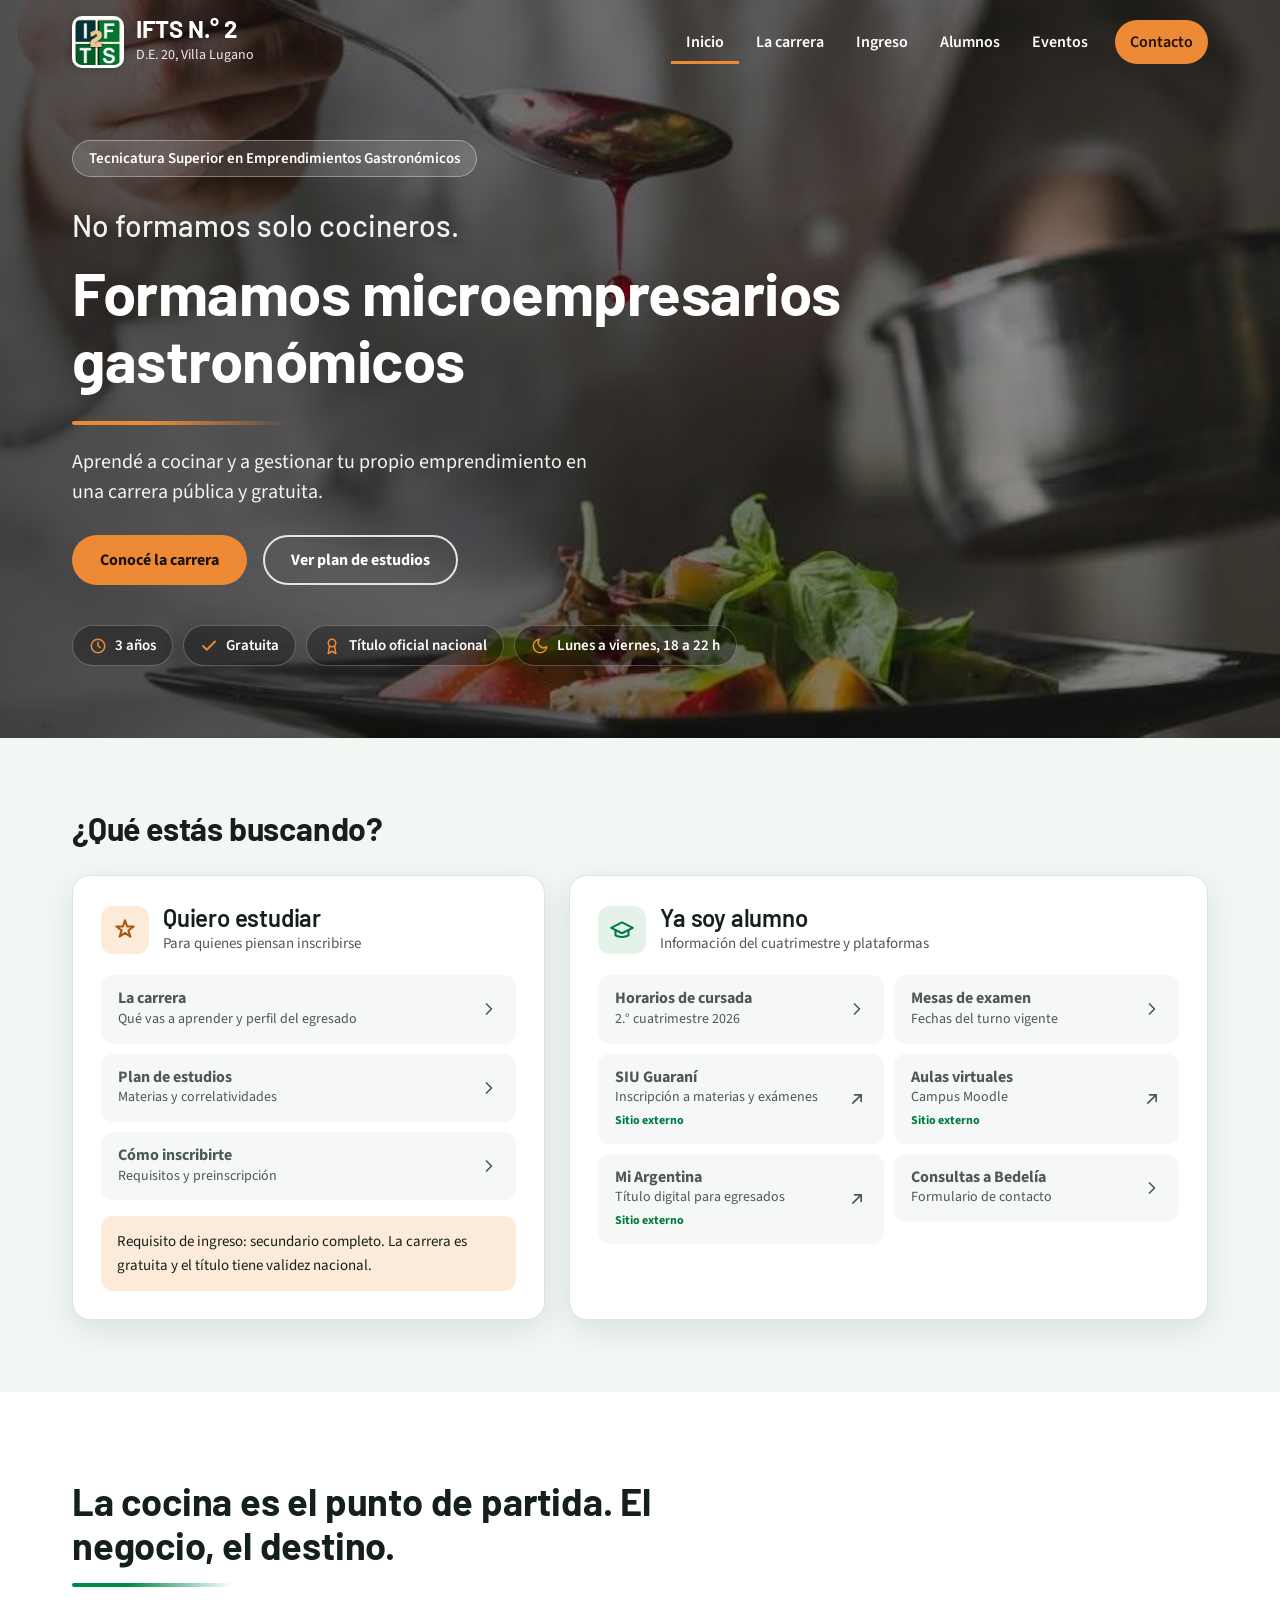
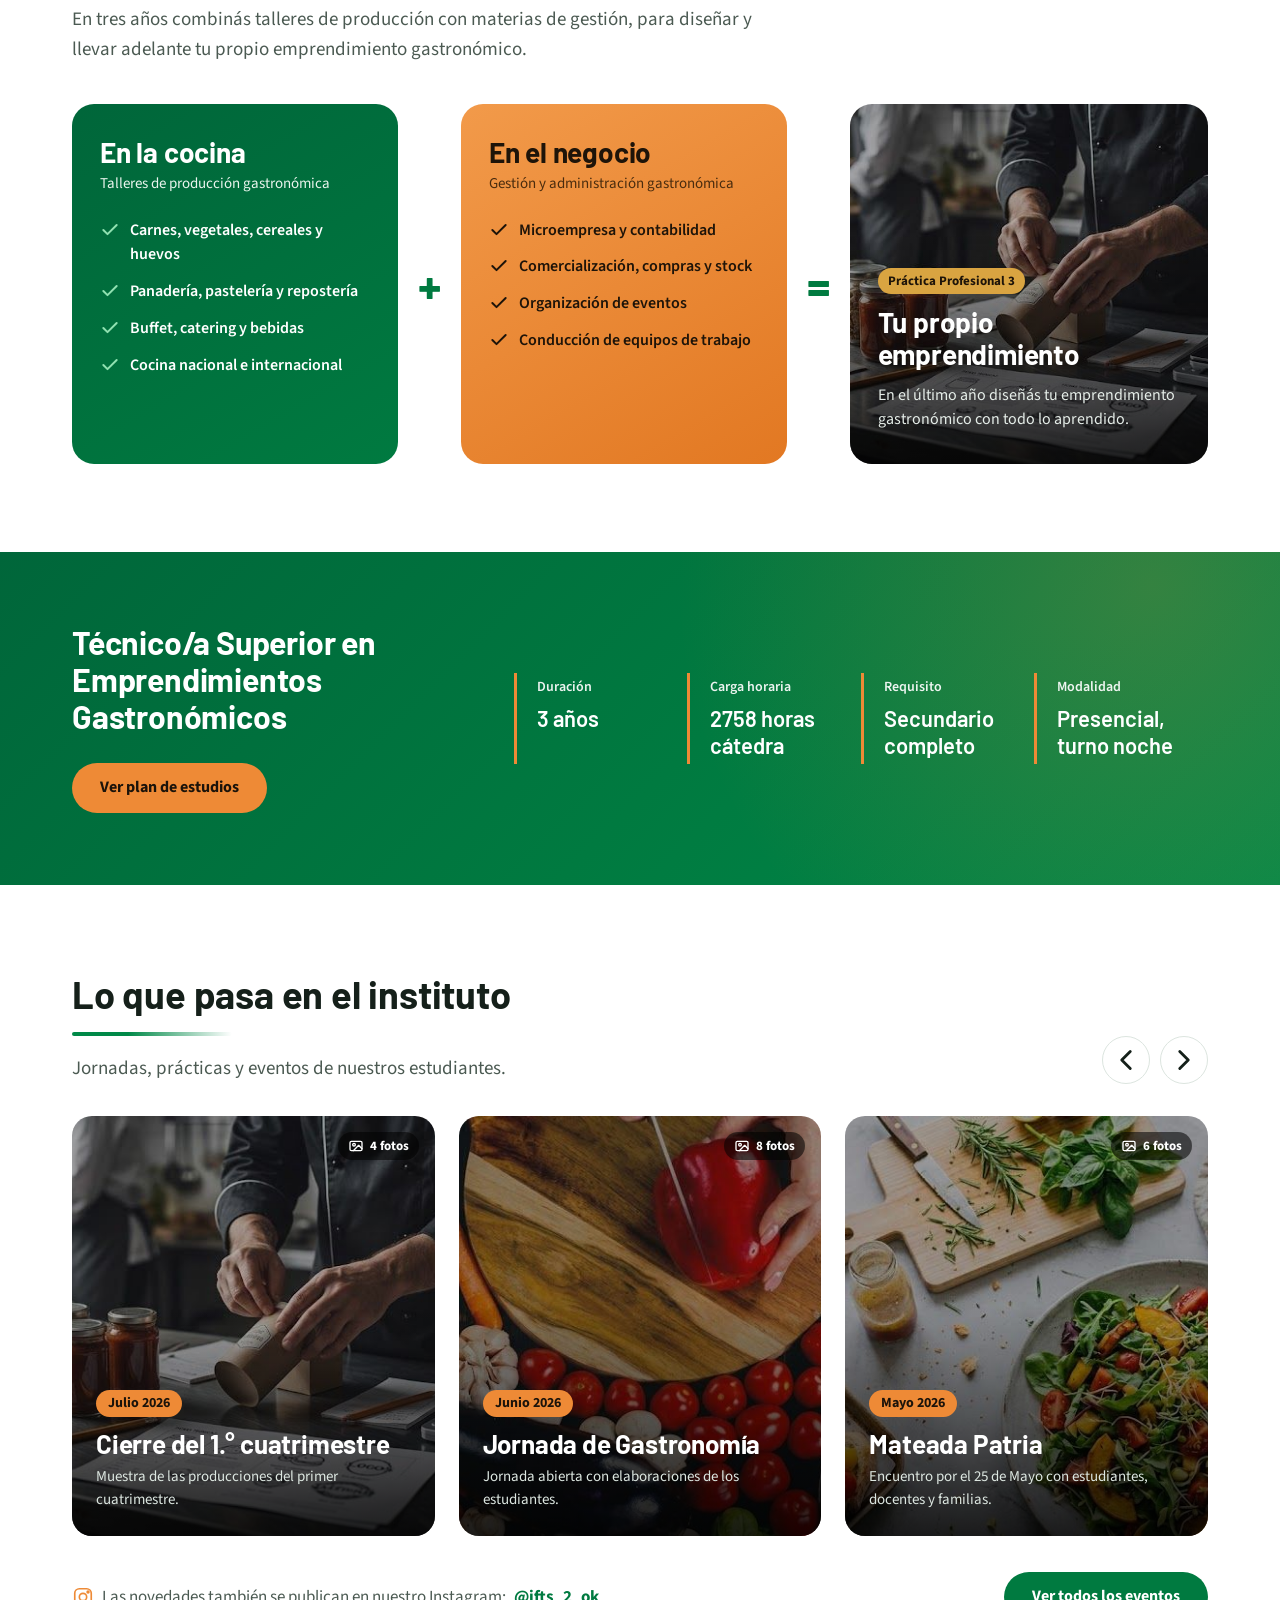
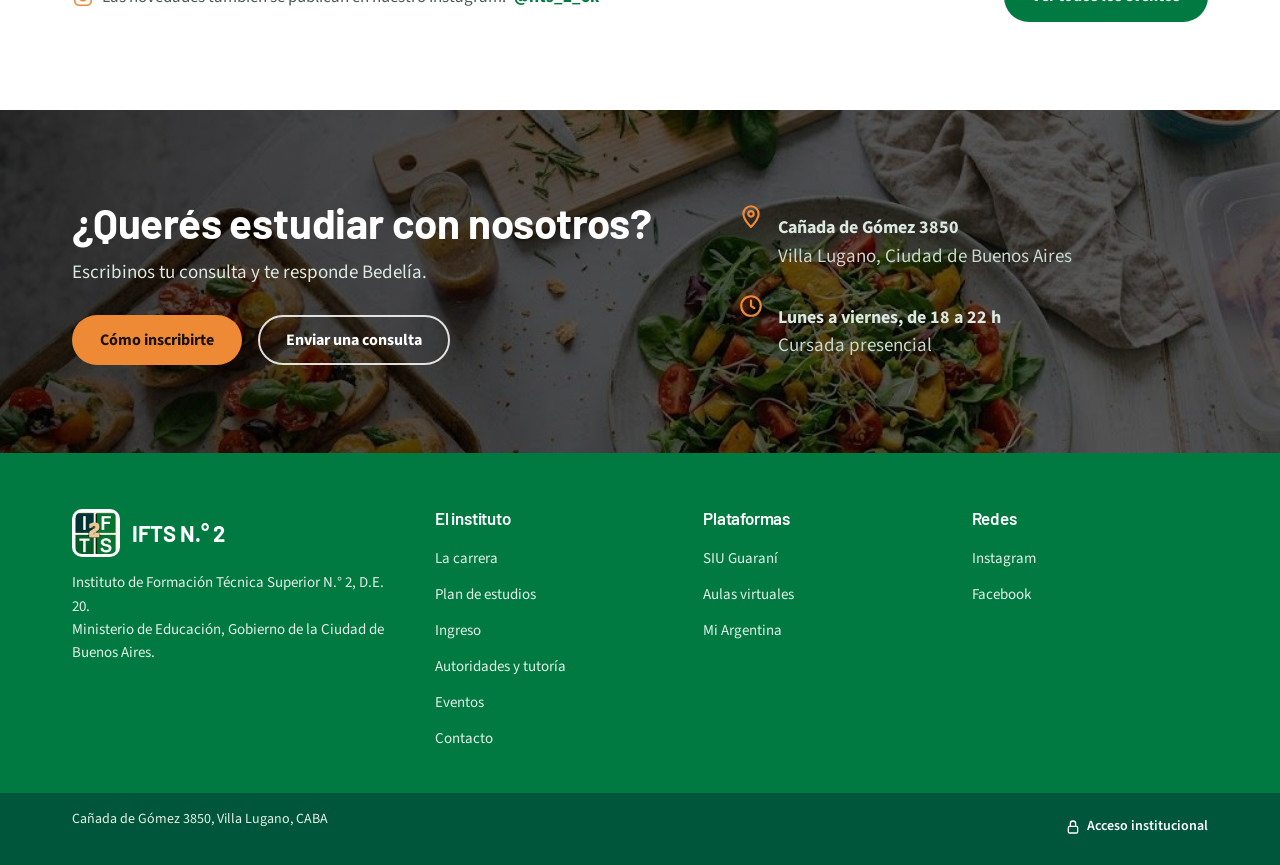
==== commit 1775919a: "quita boton pantallas prototipo" ====
--- a/index.html
+++ b/index.html
@@ -2672,21 +2672,6 @@
             </p>
         </main>
     </div>
-    <div class="demo" id="demo">
-        <button type="button" aria-expanded="false" id="demo-btn">Pantallas del prototipo</button>
-        <div class="lista-demo">
-            <p>Sitio público</p>
-            <a href="#/inicio">Inicio</a><a href="#/carrera">La carrera</a><a href="#/ingreso">Ingreso</a><a
-                href="#/alumnos">Alumnos</a><a href="#/eventos">Eventos</a><a href="#/evento">Detalle de un evento</a><a
-                href="#/contacto">Contacto</a>
-            <p>Panel de administración</p>
-            <a href="#/login">Inicio de sesión</a><a href="#/admin" data-rol="admin">Inicio del panel
-                (administrador)</a><a href="#/admin" data-rol="bedelia">Inicio del panel (Bedelía)</a><a
-                href="#/admin-eventos">Eventos</a><a href="#/admin-evento-nuevo">Cargar un evento</a><a
-                href="#/admin-academica">Información académica</a><a href="#/admin-contenido">Contenido
-                institucional</a><a href="#/admin-usuarios" data-rol="admin">Usuarios</a>
-        </div>
-    </div>
     <script src="js/imagenes.js"></script>
     <script src="js/app.js"></script>
 </body>
--- a/css/styles.css
+++ b/css/styles.css
@@ -427,7 +427,7 @@
 .portada {
   position: relative;
   color: #fff;
-  background: #1c1c1c url(img/img-c51d02b2.jpg) center 30% / cover no-repeat;
+  background: #1c1c1c url(../img/img-c51d02b2.jpg) center 30% / cover no-repeat;
   min-height: clamp(600px, 76vh, 740px);
   display: flex;
   align-items: center;
@@ -814,7 +814,7 @@
   flex-direction: column;
   justify-content: flex-end;
   min-height: 360px;
-  background: #222 url(img/verduras.jpg) center 30% / cover;
+  background: #222 url(../img/verduras.jpg) center 30% / cover;
 }
 
 .resultado::before {
@@ -1499,7 +1499,7 @@
 .llamado {
   position: relative;
   color: #fff;
-  background: #1c1c1c url(img/plato.jpg) center/cover;
+  background: #1c1c1c url(../img/plato.jpg) center/cover;
 }
 
 .llamado::before {
@@ -1977,7 +1977,7 @@
 
 .login .lado-foto {
   position: relative;
-  background: #1c1c1c url(img/img-928eb3ce.jpg) center/cover;
+  background: #1c1c1c url(../img/img-928eb3ce.jpg) center/cover;
   color: #fff;
   display: flex;
   align-items: flex-end;
@@ -2032,81 +2032,6 @@
 .login .sub {
   color: var(--suave);
   margin-bottom: 28px;
-}
-
-/* menú del prototipo (solo para la demo) */
-.demo {
-  position: fixed;
-  right: 16px;
-  bottom: calc(16px + env(safe-area-inset-bottom, 0px));
-  z-index: 60;
-}
-
-.demo > button {
-  min-height: 48px;
-  padding: 0 18px;
-  border-radius: 999px;
-  border: 0;
-  background: #111;
-  color: #fff;
-  font-weight: 700;
-  cursor: pointer;
-  box-shadow: 0 8px 24px rgba(0, 0, 0, 0.3);
-}
-
-.demo .lista-demo {
-  display: none;
-  position: absolute;
-  right: 0;
-  bottom: 58px;
-  width: 280px;
-  max-height: 70vh;
-  overflow: auto;
-  background: var(--superficie);
-  border: 1px solid var(--borde);
-  border-radius: 16px;
-  padding: 10px;
-  box-shadow: var(--sombra);
-}
-
-.demo.abierto .lista-demo {
-  display: block;
-}
-
-.lista-demo p {
-  font-size: 14px;
-  font-weight: 700;
-  color: #00563a;
-  padding: 12px 10px 6px;
-  margin-top: 6px;
-  border-top: 1px solid var(--borde);
-}
-
-.lista-demo p:first-child {
-  margin-top: 0;
-  border-top: 0;
-}
-
-.lista-demo a {
-  color: var(--suave);
-  padding-left: 14px;
-}
-
-.lista-demo a:hover {
-  color: var(--verde);
-}
-
-.lista-demo a {
-  display: block;
-  padding: 9px 10px;
-  border-radius: 8px;
-  text-decoration: none;
-  font-size: 15px;
-}
-
-.lista-demo a:hover {
-  background: var(--verde-suave);
-  color: var(--verde);
 }
 
 @media (prefers-reduced-motion: no-preference) {
